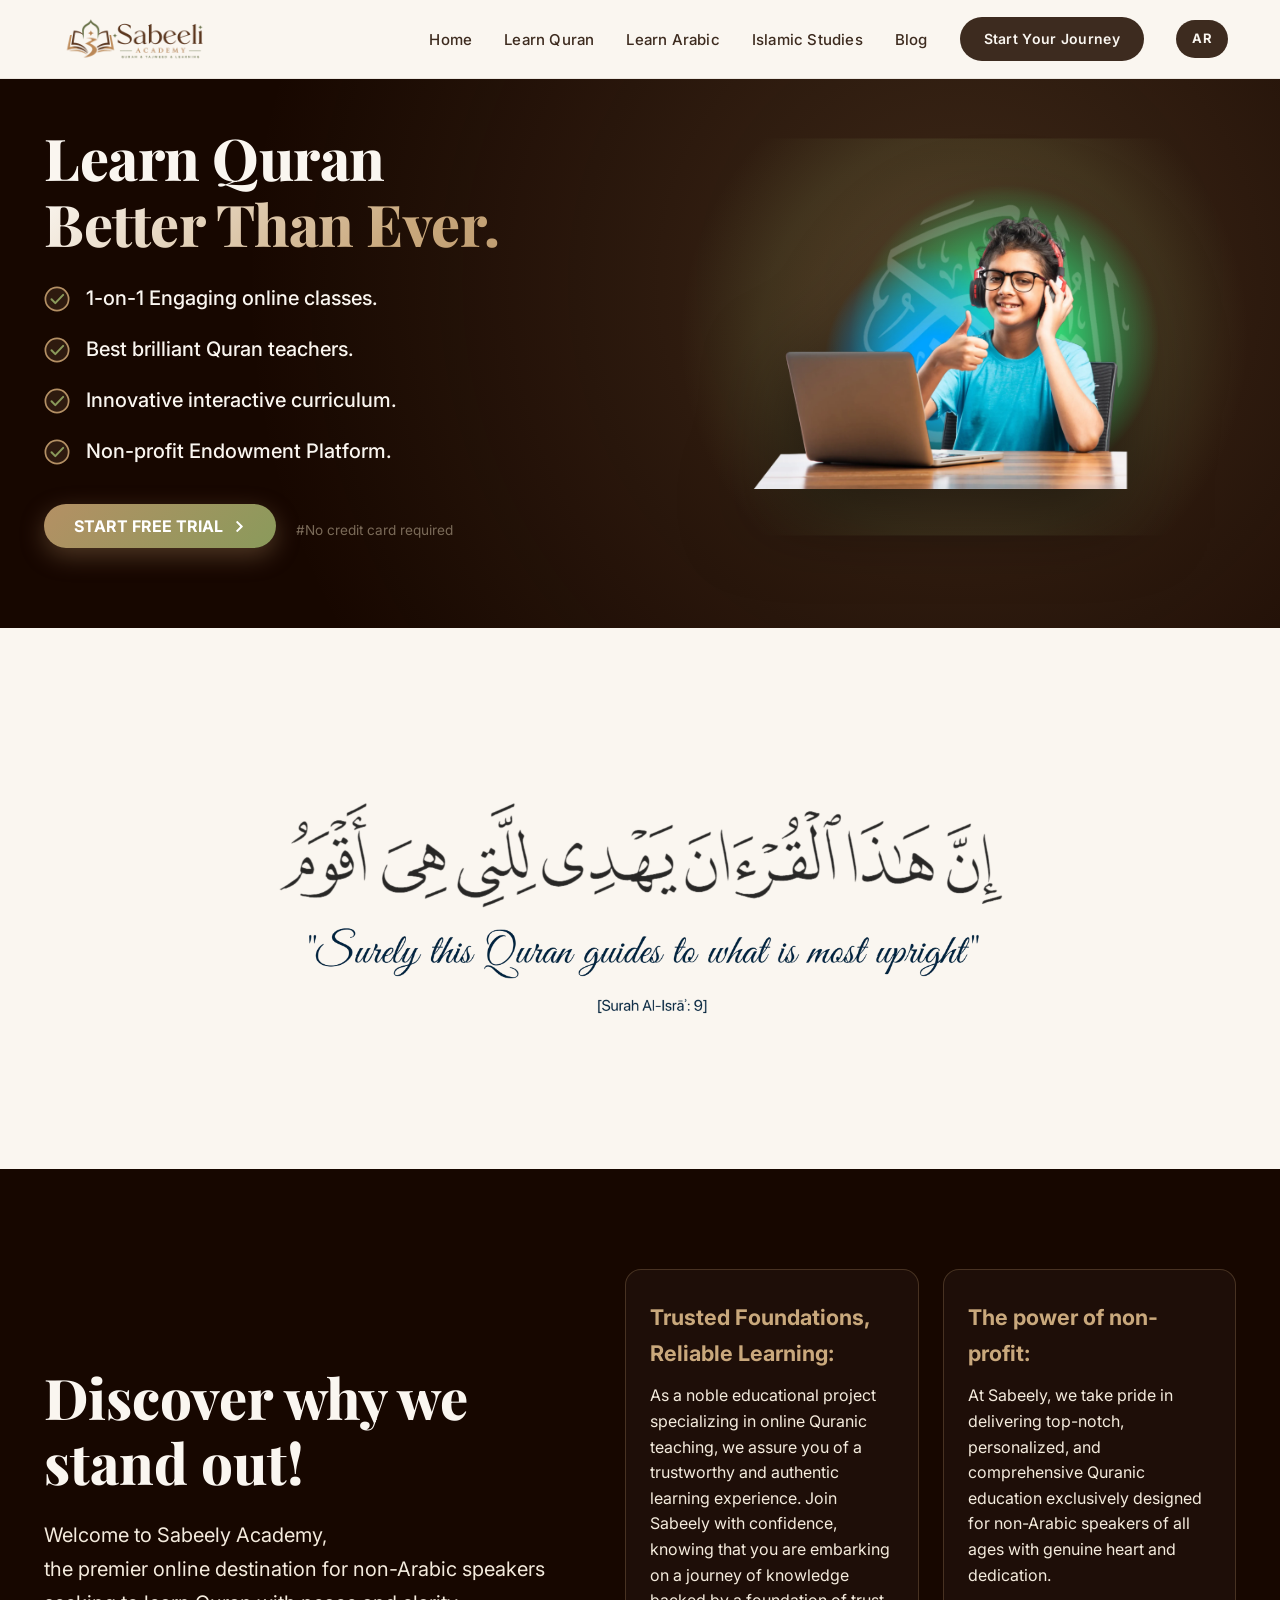
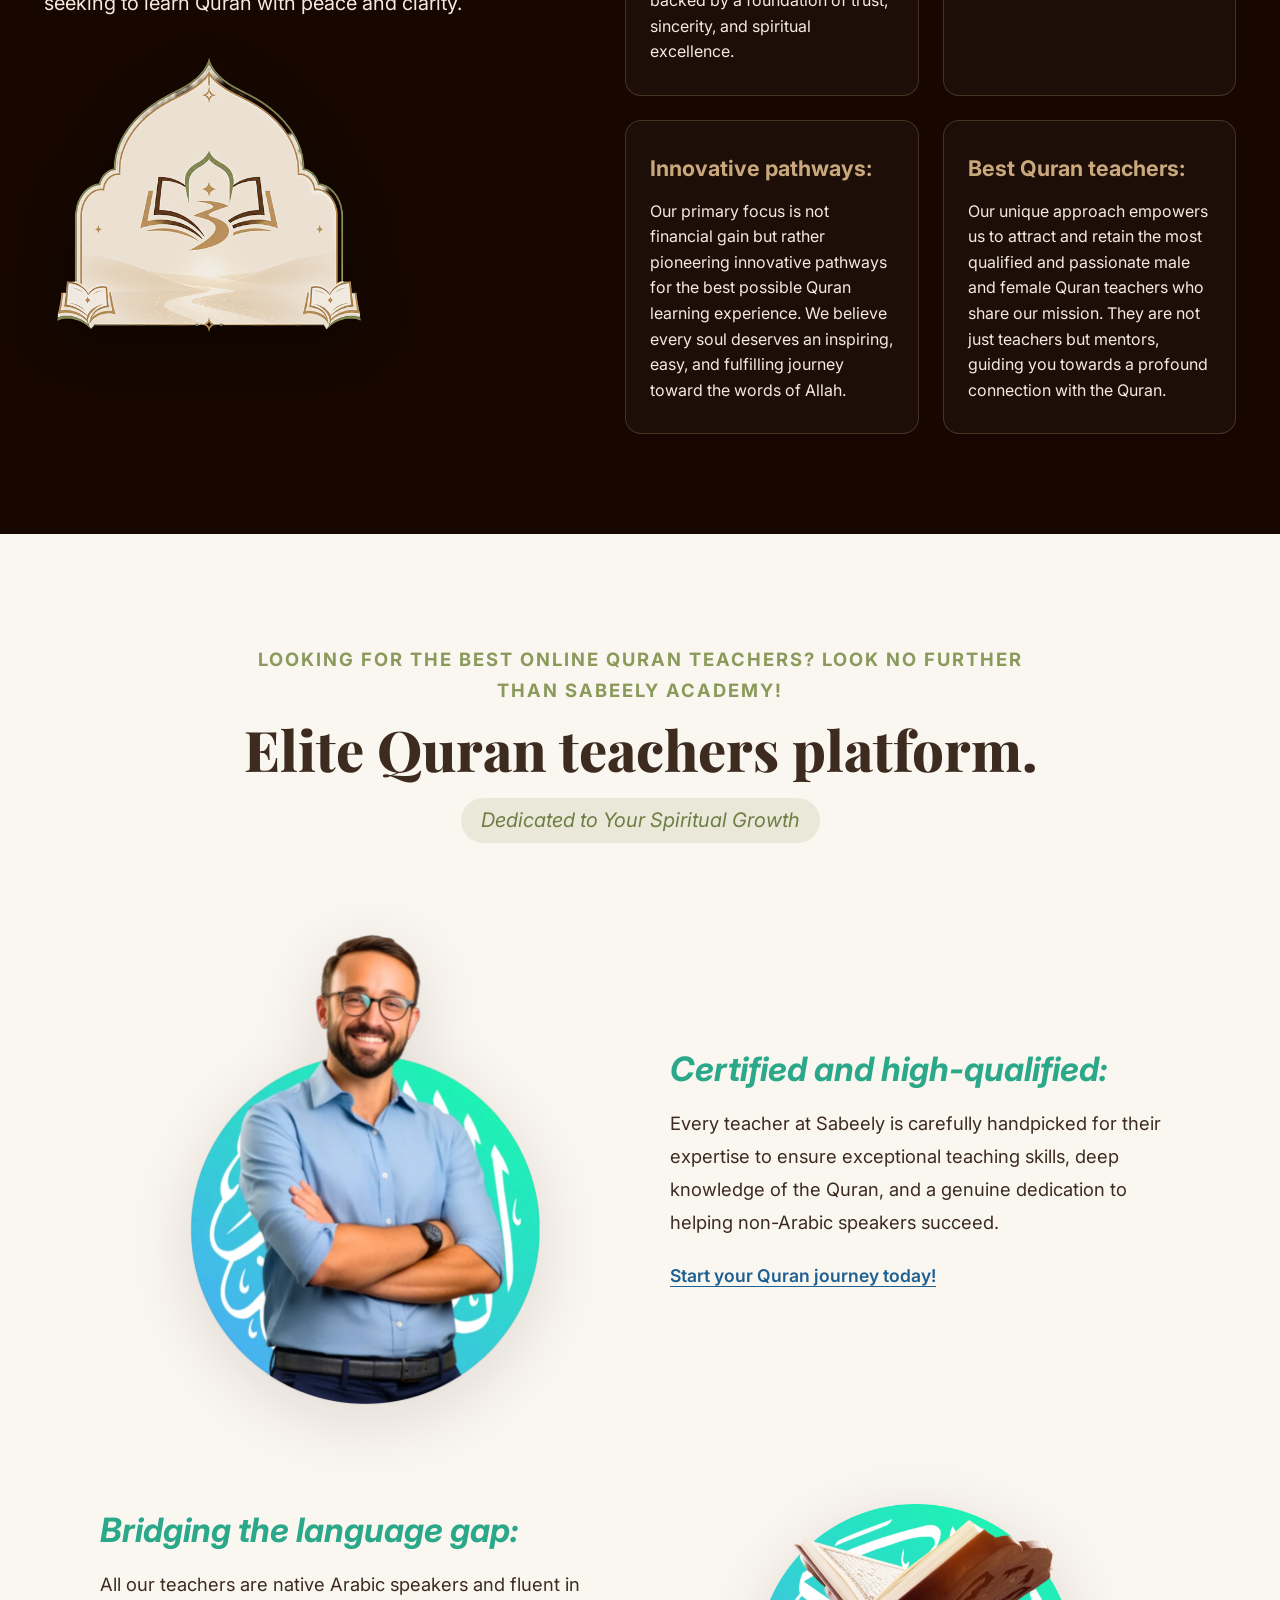
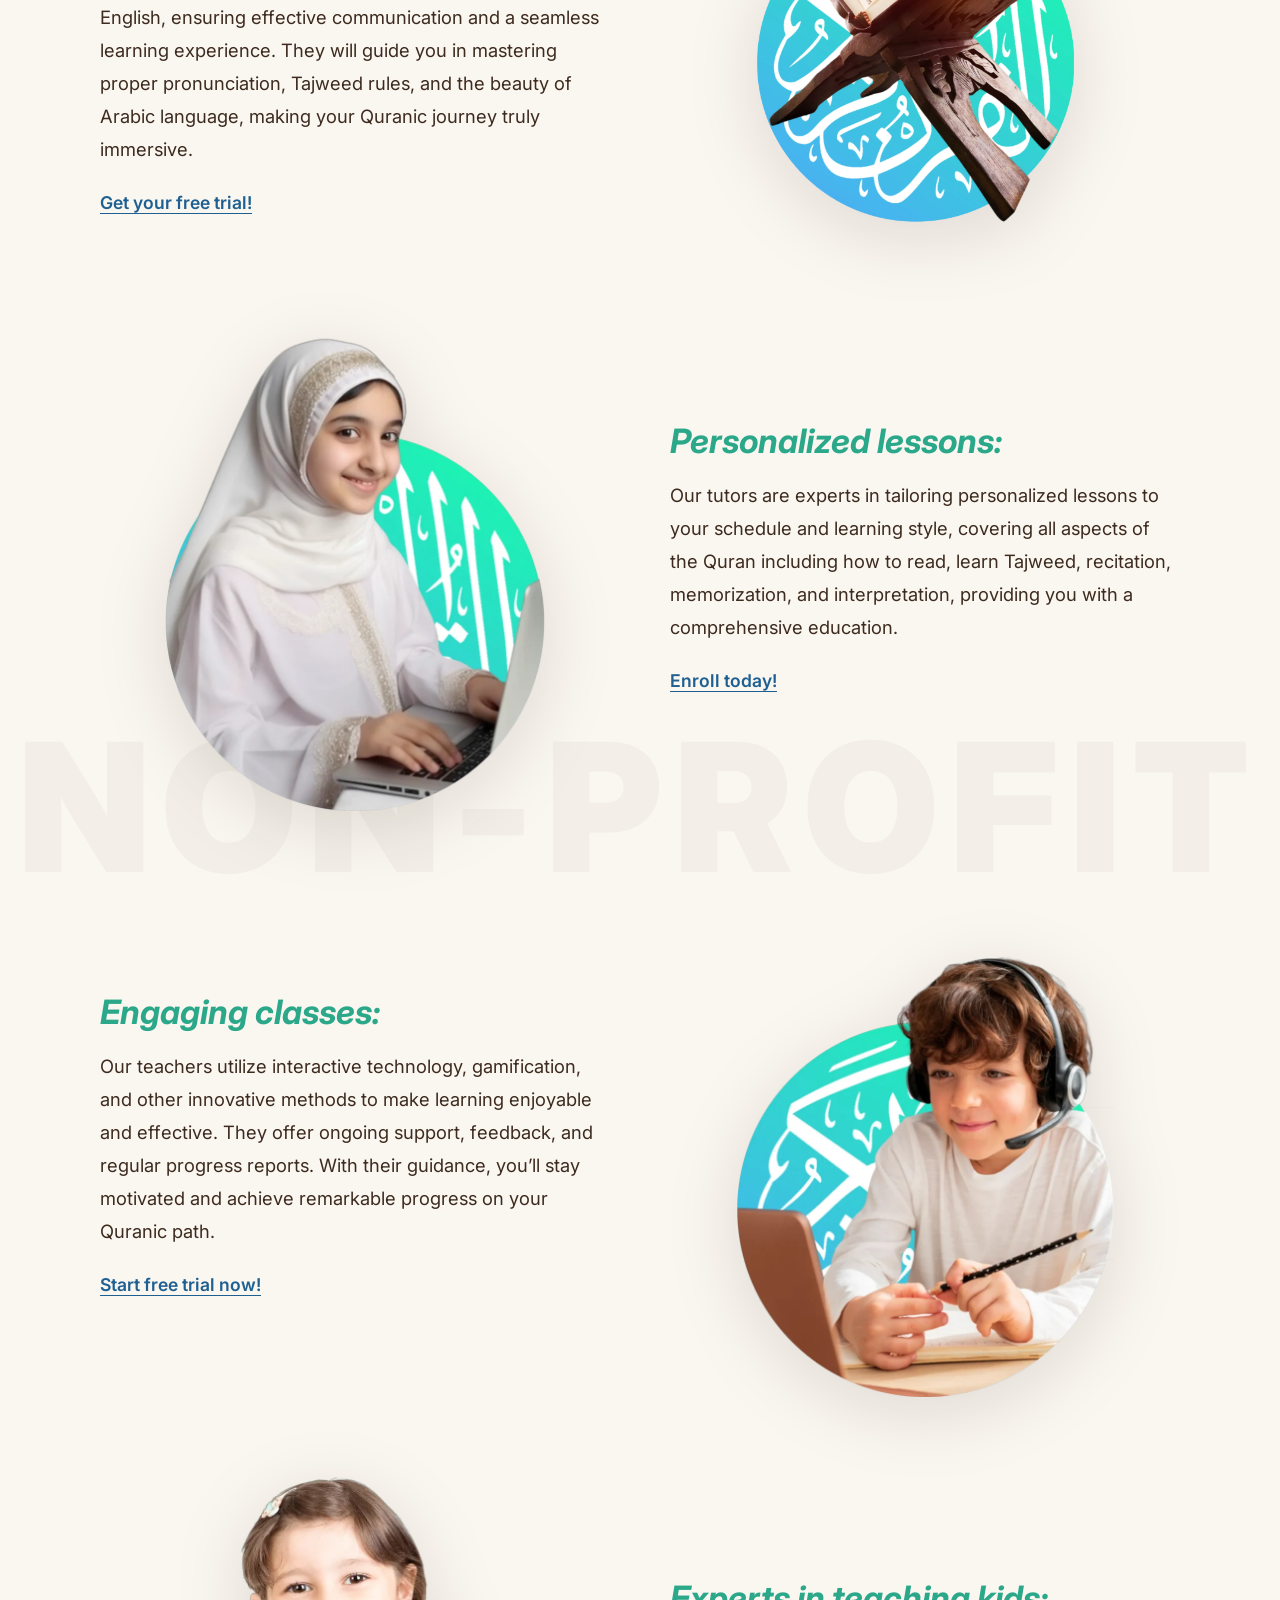
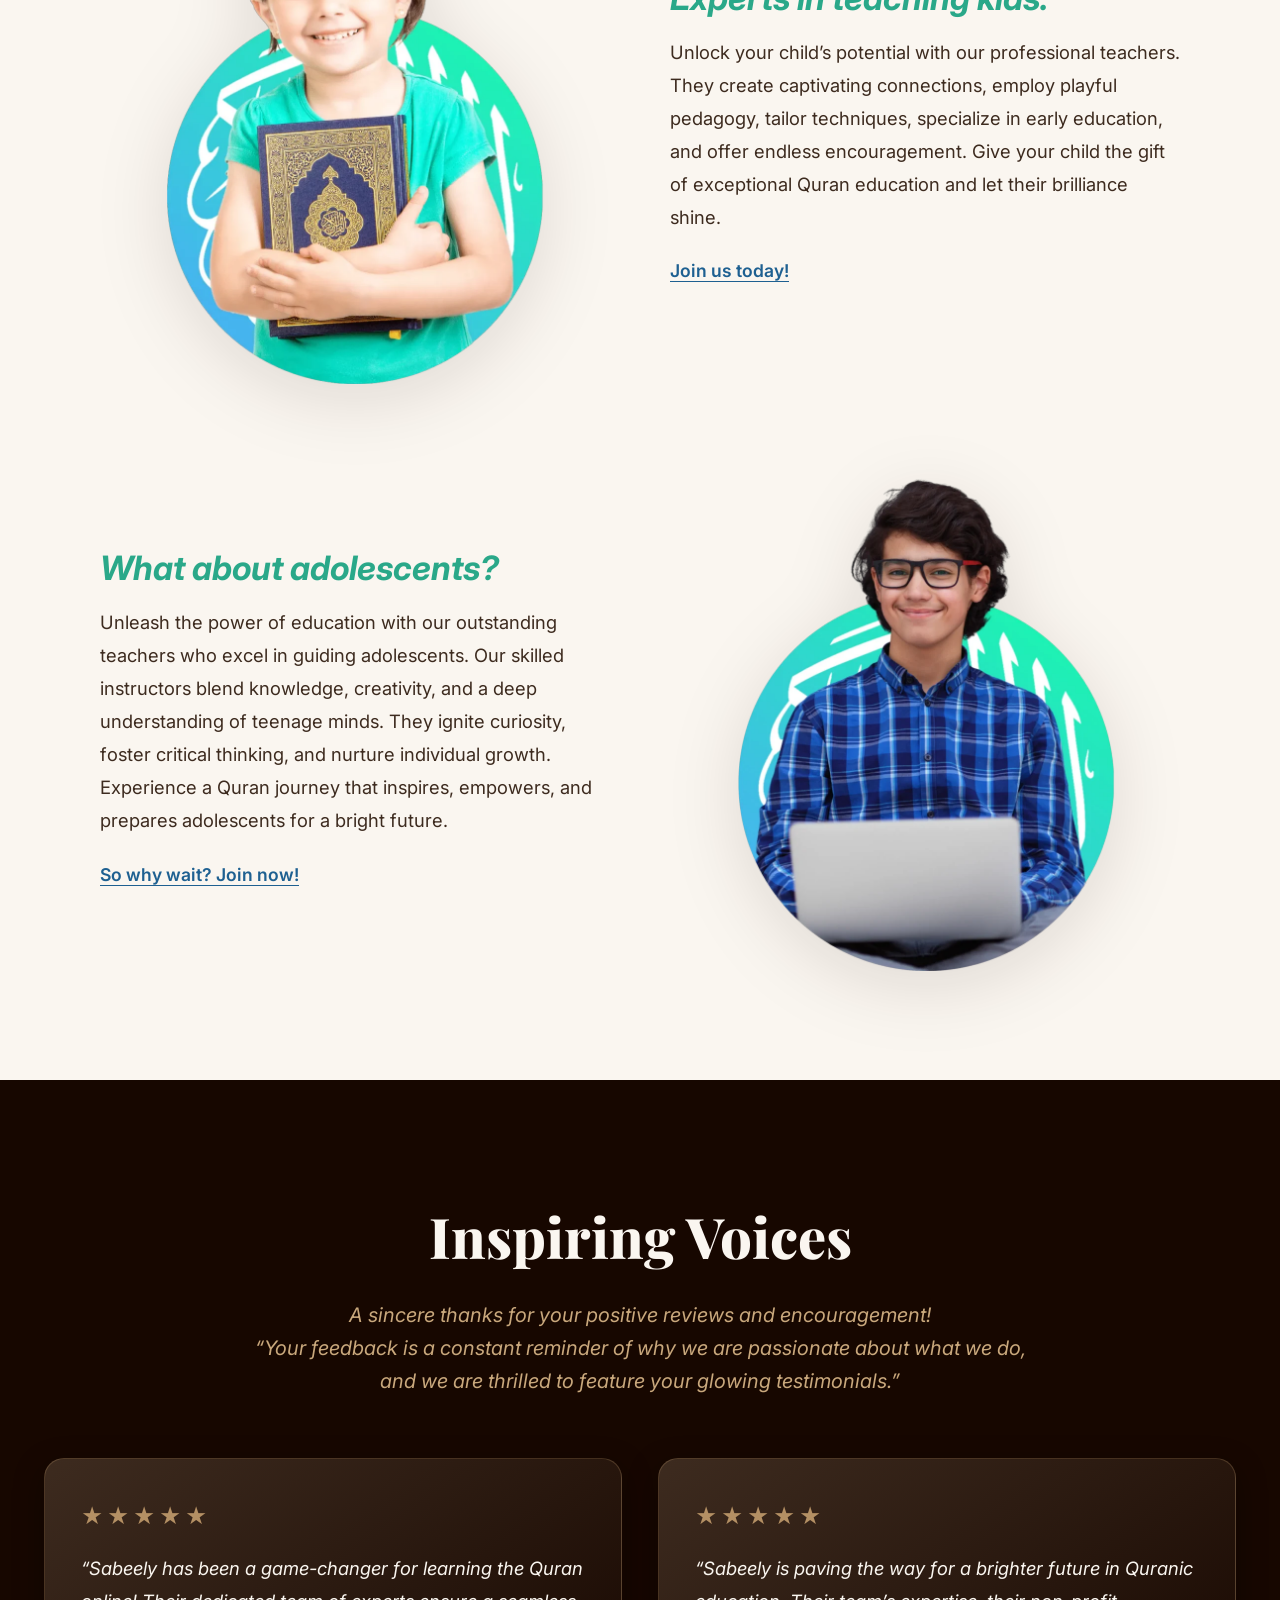
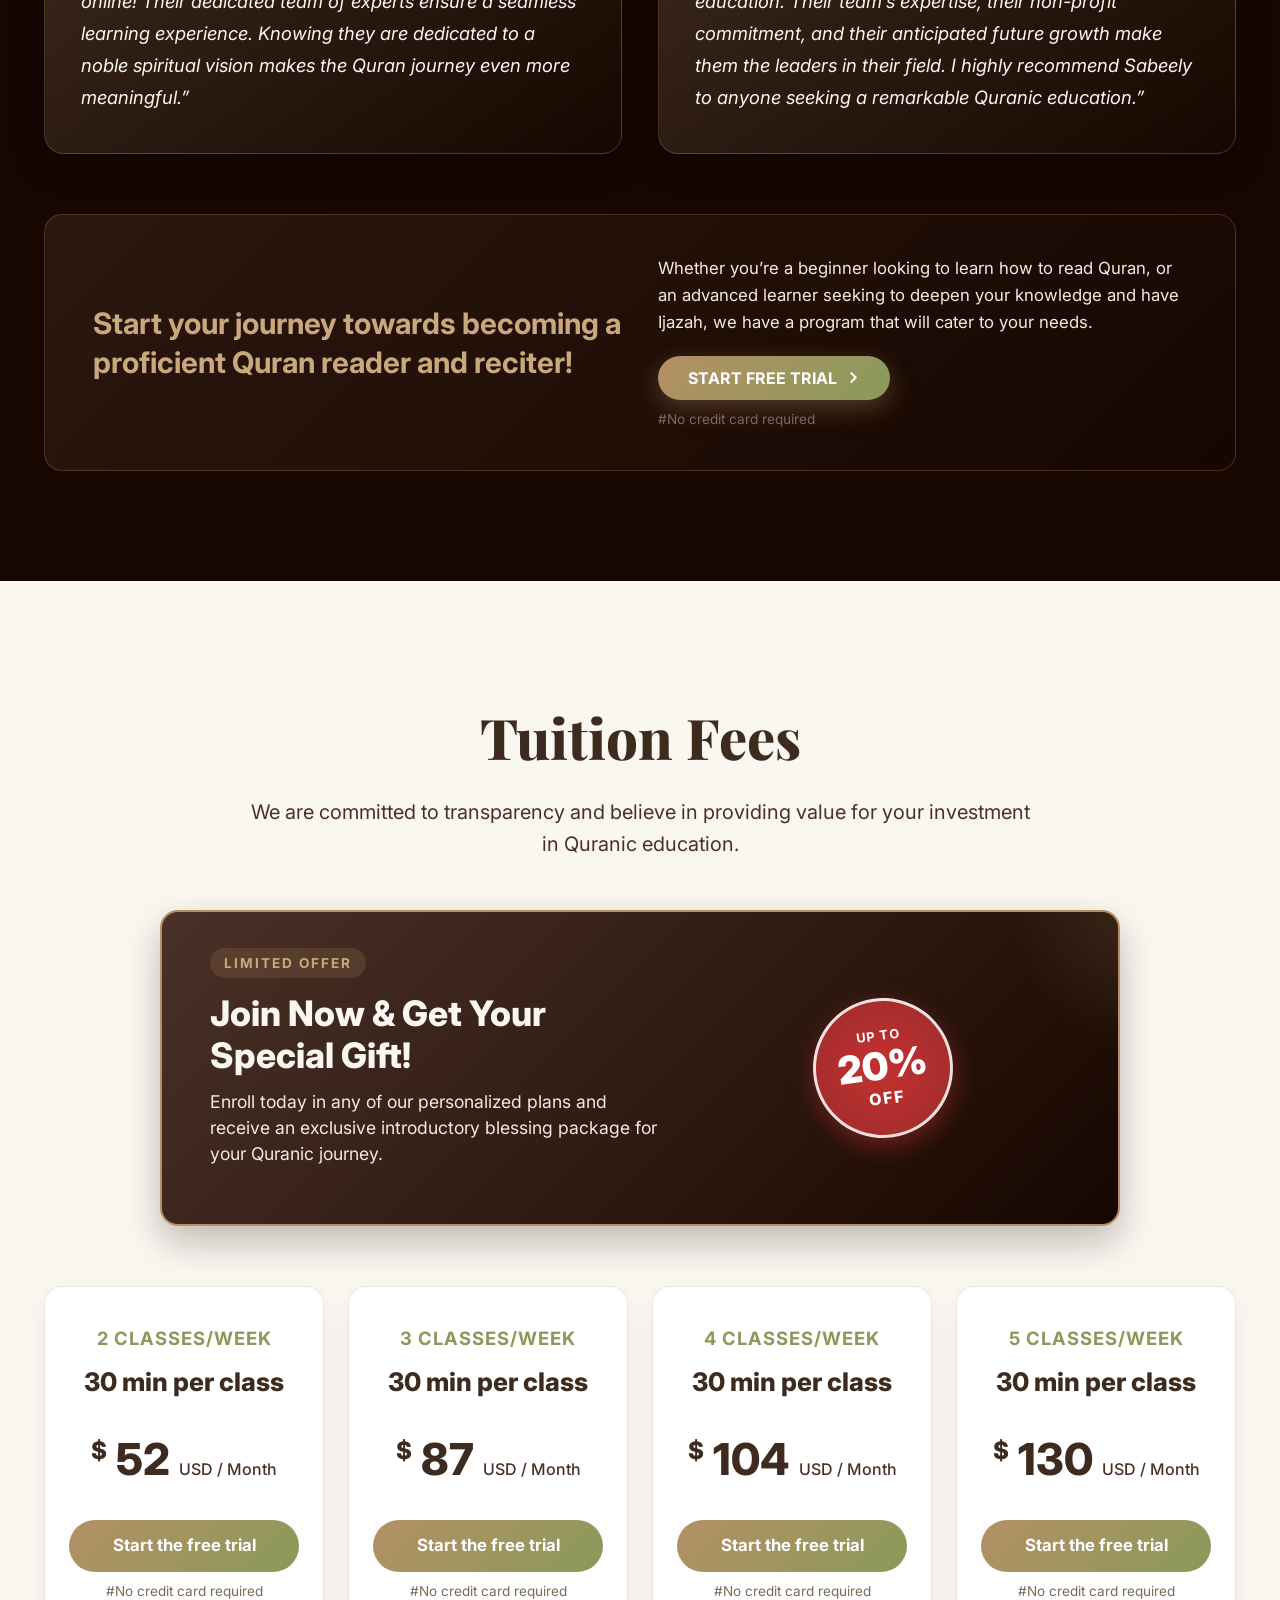
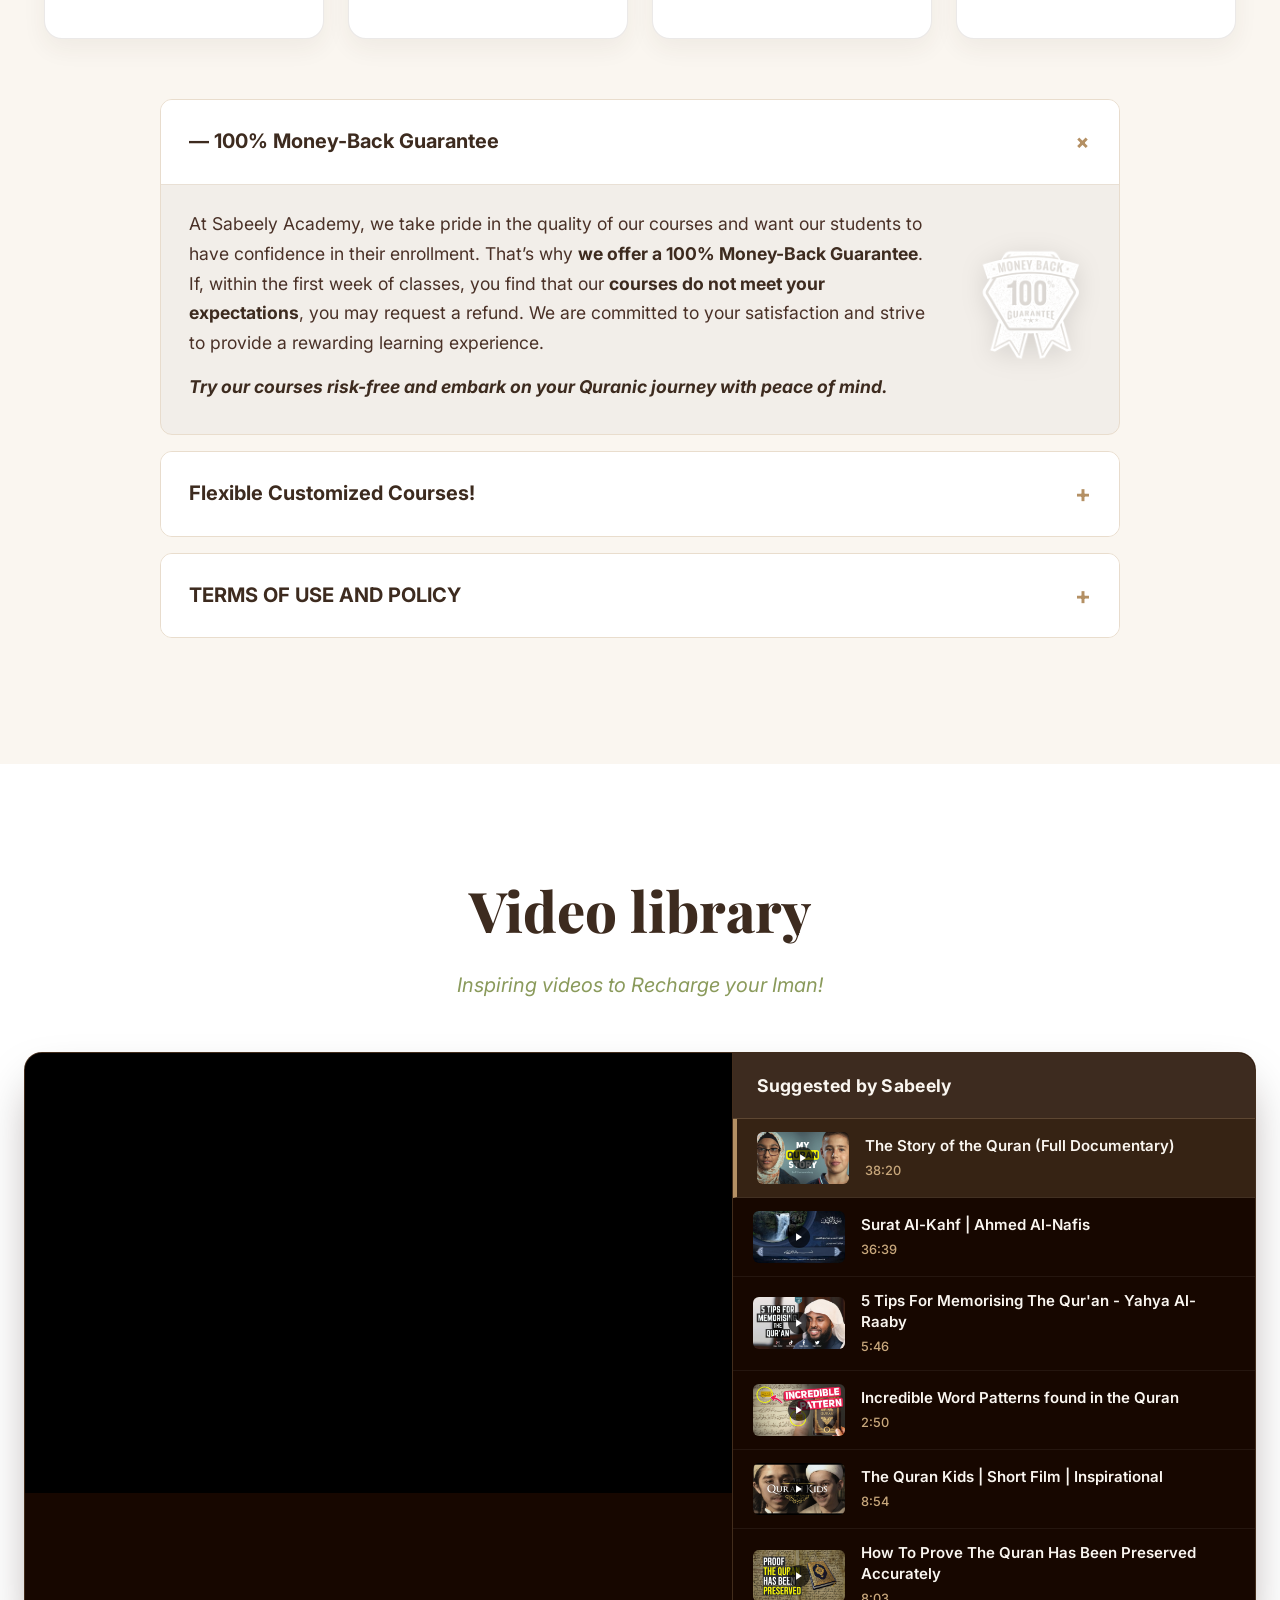
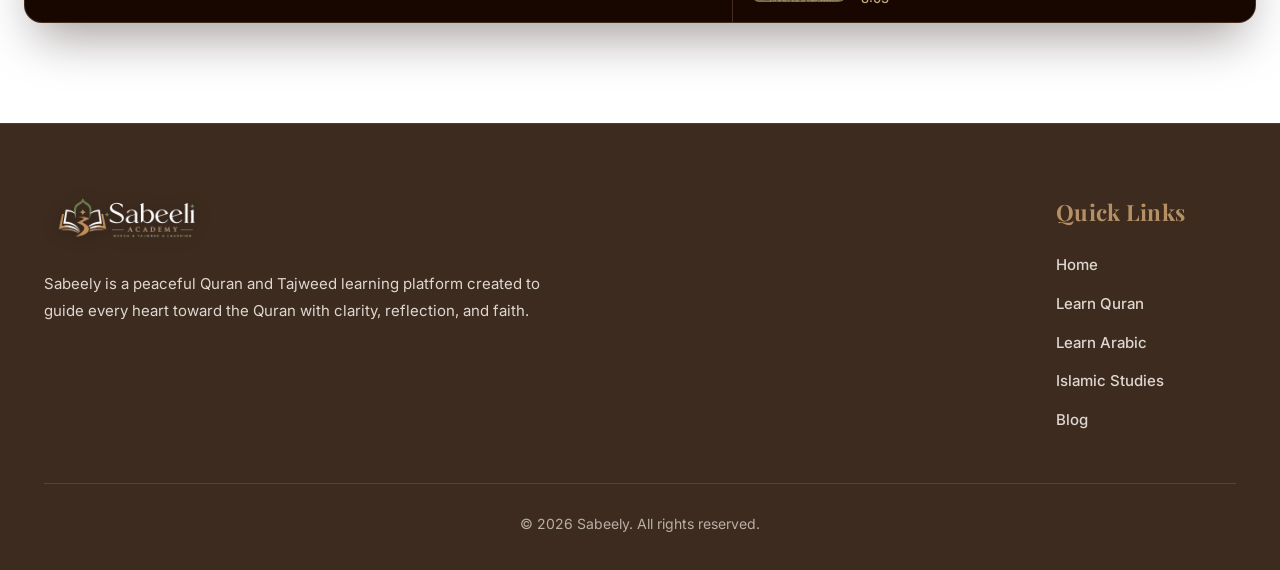
==== index.html @ 4a268093 "Update Hero section height & width to match reference, alternating teachers showcase with fadeInLeft" ====
<!DOCTYPE html>
<html lang="en">
<head>
  <meta charset="UTF-8">
  <meta name="viewport" content="width=device-width, initial-scale=1.0">
  <title>Sabeely Academy – Elite Quran & Tajweed Learning Platform</title>
  <meta name="description" content="Sabeely Academy — Your path to the Quran begins here. 1-on-1 engaging online classes, qualified native tutors, and an interactive curriculum.">
  <link rel="preconnect" href="https://fonts.googleapis.com">
  <link rel="preconnect" href="https://fonts.gstatic.com" crossorigin>
  <link href="https://fonts.googleapis.com/css2?family=Inter:wght@400;500;600;700;800&family=Playfair+Display:ital,wght@0,600;0,700;1,600;1,700&display=swap" rel="stylesheet">
  <link rel="stylesheet" href="quranguides.css">
  <link rel="icon" type="image/png" href="img/sabeely_logo.png">
</head>
<body>

  <!-- ==========================================================================
       HEADER & NAVIGATION
       ========================================================================== -->
  <header class="site-header" id="siteHeader">
    <div class="header-container">
      <a href="index.html" class="site-logo" aria-label="Sabeely Academy Home">
        <img src="img/sabeely_logo.png" alt="Sabeeli Academy" height="48">
      </a>

      <!-- Desktop Nav -->
      <nav aria-label="Primary Navigation">
        <ul class="nav-menu">
          <li><a href="index.html" class="nav-link">Home</a></li>
          <li><a href="learn-quran.html" class="nav-link">Learn Quran</a></li>
          <li><a href="learn-arabic.html" class="nav-link">Learn Arabic</a></li>
          <li><a href="learn-islamic-studies.html" class="nav-link">Islamic Studies</a></li>
          <li><a href="blog.html" class="nav-link">Blog</a></li>
          <li><a href="https://wa.me/201555063434" target="_blank" rel="noopener noreferrer" class="nav-btn-journey">Start Your Journey</a></li>
          <li><a href="#" class="nav-btn-lang" title="العربية">AR</a></li>
        </ul>
      </nav>

      <!-- Mobile Hamburger Button -->
      <button type="button" class="mobile-toggle" id="mobileToggle" aria-label="Toggle navigation menu" aria-expanded="false">
        <svg fill="none" viewBox="0 0 24 24">
          <path id="hamburgerPath" stroke-linecap="round" stroke-linejoin="round" stroke-width="2" d="M4 6h16M4 12h16M4 18h16" />
        </svg>
      </button>
    </div>

    <!-- Mobile Drawer -->
    <div class="mobile-nav" id="mobileNav">
      <a href="index.html" class="mobile-link">Home</a>
      <a href="learn-quran.html" class="mobile-link">Learn Quran</a>
      <a href="learn-arabic.html" class="mobile-link">Learn Arabic</a>
      <a href="learn-islamic-studies.html" class="mobile-link">Islamic Studies</a>
      <a href="blog.html" class="mobile-link">Blog</a>
      <a href="https://wa.me/201555063434" target="_blank" rel="noopener noreferrer" class="mobile-btn-journey">Start Your Journey</a>
    </div>
  </header>

  <main id="mainContent">

    <!-- ==========================================================================
         HERO SECTION
         ========================================================================== -->
    <section class="hero-section" id="home">
      <div class="container">
        <div class="hero-grid">
          <div class="hero-content">
            <h1 class="hero-title">
              <span>Learn Quran</span>
              <span class="gradient-title">Better Than Ever.</span>
            </h1>

            <ul class="hero-checklist">
              <li>
                <svg class="custom-check-svg" viewBox="0 0 38 38" fill="none">
                  <circle cx="19" cy="19" r="17" stroke="#B49064" stroke-width="2.5" fill="rgba(180, 144, 100, 0.15)"/>
                  <path d="M11 19.5l5.5 5.5 11.5-12" stroke="#8A9A5B" stroke-width="3" stroke-linecap="round" stroke-linejoin="round"/>
                </svg>
                <span>1-on-1 Engaging online classes.</span>
              </li>
              <li>
                <svg class="custom-check-svg" viewBox="0 0 38 38" fill="none">
                  <circle cx="19" cy="19" r="17" stroke="#B49064" stroke-width="2.5" fill="rgba(180, 144, 100, 0.15)"/>
                  <path d="M11 19.5l5.5 5.5 11.5-12" stroke="#8A9A5B" stroke-width="3" stroke-linecap="round" stroke-linejoin="round"/>
                </svg>
                <span>Best brilliant Quran teachers.</span>
              </li>
              <li>
                <svg class="custom-check-svg" viewBox="0 0 38 38" fill="none">
                  <circle cx="19" cy="19" r="17" stroke="#B49064" stroke-width="2.5" fill="rgba(180, 144, 100, 0.15)"/>
                  <path d="M11 19.5l5.5 5.5 11.5-12" stroke="#8A9A5B" stroke-width="3" stroke-linecap="round" stroke-linejoin="round"/>
                </svg>
                <span>Innovative interactive curriculum.</span>
              </li>
              <li>
                <svg class="custom-check-svg" viewBox="0 0 38 38" fill="none">
                  <circle cx="19" cy="19" r="17" stroke="#B49064" stroke-width="2.5" fill="rgba(180, 144, 100, 0.15)"/>
                  <path d="M11 19.5l5.5 5.5 11.5-12" stroke="#8A9A5B" stroke-width="3" stroke-linecap="round" stroke-linejoin="round"/>
                </svg>
                <span>Non-profit Endowment Platform.</span>
              </li>
            </ul>

            <div class="hero-cta">
              <a href="https://wa.me/201555063434" target="_blank" rel="noopener noreferrer" class="btn-primary">
                <span>START FREE TRIAL</span>
                <svg viewBox="0 0 320 512" aria-hidden="true">
                  <path d="M285.476 272.971L91.132 467.314c-9.373 9.373-24.569 9.373-33.941 0l-22.667-22.667c-9.357-9.357-9.375-24.522-.04-33.901L188.505 256 34.484 101.255c-9.335-9.379-9.317-24.544.04-33.901l22.667-22.667c9.373-9.373 24.569-9.373 33.941 0L285.475 239.03c9.373 9.372 9.373 24.568.001 33.941z"/>
                </svg>
              </a>
              <span class="no-cc-badge">#No credit card required</span>
            </div>
          </div>

          <div class="hero-image-wrap">
            <img src="img/quranguides/Hero-1-scaled.webp" alt="Learn Quran online with top teachers" class="hero-image-desktop" loading="eager">
            <img src="img/quranguides/Mobile-Hero.webp" alt="Learn Quran online with top teachers" class="hero-image-mobile" loading="eager">
          </div>
        </div>
      </div>
    </section>

    <!-- ==========================================================================
         AYAH BANNER SECTION
         ========================================================================== -->
    <section class="ayah-banner-section" aria-label="Quranic Inspiration">
      <img src="img/quranguides/ayah_banner.webp" alt="Inna hadha al-qurana yahdi lillati hiya aqwam - Surely this Quran guides to what is most upright [Surah Al-Isra: 9]">
    </section>

    <!-- ==========================================================================
         WHY US SECTION ("Discover why we stand out!")
         ========================================================================== -->
    <section class="why-us-section" id="Whyus">
      <div class="container">
        <div class="why-us-grid">
          <div class="why-us-left">
            <h2 class="why-us-title">Discover why we<br>stand out!</h2>
            <p class="why-us-intro">
              Welcome to Sabeely Academy,<br>
              the premier online destination for non-Arabic speakers<br>
              seeking to learn Quran with peace and clarity.
            </p>
            <div class="why-us-emblem-wrap">
              <img src="img/pic.png" alt="Sabeely Path Emblem" class="why-us-emblem-img">
            </div>
          </div>

          <div class="why-us-features">
            <div class="feature-box">
              <h3>Trusted Foundations, Reliable Learning:</h3>
              <p>As a noble educational project specializing in online Quranic teaching, we assure you of a trustworthy and authentic learning experience. Join Sabeely with confidence, knowing that you are embarking on a journey of knowledge backed by a foundation of trust, sincerity, and spiritual excellence.</p>
            </div>

            <div class="feature-box">
              <h3>The power of non-profit:</h3>
              <p>At Sabeely, we take pride in delivering top-notch, personalized, and comprehensive Quranic education exclusively designed for non-Arabic speakers of all ages with genuine heart and dedication.</p>
            </div>

            <div class="feature-box">
              <h3>Innovative pathways:</h3>
              <p>Our primary focus is not financial gain but rather pioneering innovative pathways for the best possible Quran learning experience. We believe every soul deserves an inspiring, easy, and fulfilling journey toward the words of Allah.</p>
            </div>

            <div class="feature-box">
              <h3>Best Quran teachers:</h3>
              <p>Our unique approach empowers us to attract and retain the most qualified and passionate male and female Quran teachers who share our mission. They are not just teachers but mentors, guiding you towards a profound connection with the Quran.</p>
            </div>
          </div>
        </div>
      </div>
    </section>

    <!-- ==========================================================================
         ELITE TEACHERS PLATFORM (Warm Cream Background)
         ========================================================================== -->
    <section class="teachers-platform-section">
      <div class="teachers-watermark-bg" aria-hidden="true">Non-Profit</div>

      <div class="container">
        <div class="teachers-header">
          <p class="teachers-pretitle">Looking for the best online Quran teachers? Look no further than Sabeely Academy!</p>
          <h2 class="teachers-title">Elite Quran teachers platform.</h2>
          <span class="teachers-subtitle-badge">Dedicated to Your Spiritual Growth</span>
        </div>

        <div class="teachers-showcase-list">
          <!-- Row 1: Image Left, Text Right -->
          <div class="teachers-showcase-row">
            <div class="teachers-showcase-img showcase-left">
              <img src="img/quranguides/Teacher-761x1024.webp" alt="Certified and high-qualified teachers" loading="lazy">
            </div>
            <div class="teachers-showcase-content showcase-right">
              <h3 class="teachers-feature-title">Certified and high-qualified:</h3>
              <p class="teachers-feature-desc">Every teacher at Sabeely is carefully handpicked for their expertise to ensure exceptional teaching skills, deep knowledge of the Quran, and a genuine dedication to helping non-Arabic speakers succeed.</p>
              <a href="https://wa.me/201555063434" target="_blank" rel="noopener noreferrer" class="teachers-feature-link">
                Start your Quran journey today!
              </a>
            </div>
          </div>

          <!-- Row 2: Text Left, Image Right -->
          <div class="teachers-showcase-row reverse-on-mobile">
            <div class="teachers-showcase-content showcase-left">
              <h3 class="teachers-feature-title">Bridging the language gap:</h3>
              <p class="teachers-feature-desc">All our teachers are native Arabic speakers and fluent in English, ensuring effective communication and a seamless learning experience. They will guide you in mastering proper pronunciation, Tajweed rules, and the beauty of Arabic language, making your Quranic journey truly immersive.</p>
              <a href="https://wa.me/201555063434" target="_blank" rel="noopener noreferrer" class="teachers-feature-link">
                Get your free trial!
              </a>
            </div>
            <div class="teachers-showcase-img showcase-right">
              <img src="img/quranguides/Mushaf-scaled.webp" alt="Bridging the language gap" loading="lazy">
            </div>
          </div>

          <!-- Row 3: Image Left, Text Right -->
          <div class="teachers-showcase-row">
            <div class="teachers-showcase-img showcase-left">
              <img src="img/quranguides/Girl-764x1024.webp" alt="Personalized lessons" loading="lazy">
            </div>
            <div class="teachers-showcase-content showcase-right">
              <h3 class="teachers-feature-title">Personalized lessons:</h3>
              <p class="teachers-feature-desc">Our tutors are experts in tailoring personalized lessons to your schedule and learning style, covering all aspects of the Quran including how to read, learn Tajweed, recitation, memorization, and interpretation, providing you with a comprehensive education.</p>
              <a href="https://wa.me/201555063434" target="_blank" rel="noopener noreferrer" class="teachers-feature-link">
                Enroll today!
              </a>
            </div>
          </div>

          <!-- Row 4: Text Left, Image Right -->
          <div class="teachers-showcase-row reverse-on-mobile">
            <div class="teachers-showcase-content showcase-left">
              <h3 class="teachers-feature-title">Engaging classes:</h3>
              <p class="teachers-feature-desc">Our teachers utilize interactive technology, gamification, and other innovative methods to make learning enjoyable and effective. They offer ongoing support, feedback, and regular progress reports. With their guidance, you’ll stay motivated and achieve remarkable progress on your Quranic path.</p>
              <a href="https://wa.me/201555063434" target="_blank" rel="noopener noreferrer" class="teachers-feature-link">
                Start free trial now!
              </a>
            </div>
            <div class="teachers-showcase-img showcase-right">
              <img src="img/quranguides/Boy-770x1024.webp" alt="Engaging classes" loading="lazy">
            </div>
          </div>

          <!-- Row 5: Image Left, Text Right -->
          <div class="teachers-showcase-row">
            <div class="teachers-showcase-img showcase-left">
              <img src="img/quranguides/Kid-768x1024.webp" alt="Experts in teaching kids" loading="lazy">
            </div>
            <div class="teachers-showcase-content showcase-right">
              <h3 class="teachers-feature-title">Experts in teaching kids:</h3>
              <p class="teachers-feature-desc">Unlock your child’s potential with our professional teachers. They create captivating connections, employ playful pedagogy, tailor techniques, specialize in early education, and offer endless encouragement. Give your child the gift of exceptional Quran education and let their brilliance shine.</p>
              <a href="https://wa.me/201555063434" target="_blank" rel="noopener noreferrer" class="teachers-feature-link">
                Join us today!
              </a>
            </div>
          </div>

          <!-- Row 6: Text Left, Image Right -->
          <div class="teachers-showcase-row reverse-on-mobile">
            <div class="teachers-showcase-content showcase-left">
              <h3 class="teachers-feature-title">What about adolescents?</h3>
              <p class="teachers-feature-desc">Unleash the power of education with our outstanding teachers who excel in guiding adolescents. Our skilled instructors blend knowledge, creativity, and a deep understanding of teenage minds. They ignite curiosity, foster critical thinking, and nurture individual growth. Experience a Quran journey that inspires, empowers, and prepares adolescents for a bright future.</p>
              <a href="https://wa.me/201555063434" target="_blank" rel="noopener noreferrer" class="teachers-feature-link">
                So why wait? Join now!
              </a>
            </div>
            <div class="teachers-showcase-img showcase-right">
              <img src="img/quranguides/Teenager-768x1024.webp" alt="Adolescent education" loading="lazy">
            </div>
          </div>
        </div>
      </div>
    </section>

    <!-- ==========================================================================
         INSPIRING VOICES (TESTIMONIALS)
         ========================================================================== -->
    <section class="testimonials-section">
      <div class="container">
        <div class="testimonials-header">
          <h2 class="testimonials-title">Inspiring Voices</h2>
          <p class="testimonials-subtitle">
            A sincere thanks for your positive reviews and encouragement!<br>
            “Your feedback is a constant reminder of why we are passionate about what we do, and we are thrilled to feature your glowing testimonials.”
          </p>
        </div>

        <div class="testimonials-grid">
          <!-- Testimonial 1 -->
          <div class="speech-card">
            <div class="speech-bubble">
              <div class="testimonial-stars">★★★★★</div>
              <p>“Sabeely has been a game-changer for learning the Quran online! Their dedicated team of experts ensure a seamless learning experience. Knowing they are dedicated to a noble spiritual vision makes the Quran journey even more meaningful.”</p>
            </div>
          </div>

          <!-- Testimonial 2 -->
          <div class="speech-card">
            <div class="speech-bubble">
              <div class="testimonial-stars">★★★★★</div>
              <p>“Sabeely is paving the way for a brighter future in Quranic education. Their team’s expertise, their non-profit commitment, and their anticipated future growth make them the leaders in their field. I highly recommend Sabeely to anyone seeking a remarkable Quranic education.”</p>
            </div>
          </div>
        </div>

        <!-- Secondary CTA Banner Box -->
        <div class="journey-cta-box">
          <div>
            <h3>Start your journey towards becoming a proficient Quran reader and reciter!</h3>
          </div>
          <div>
            <p>Whether you’re a beginner looking to learn how to read Quran, or an advanced learner seeking to deepen your knowledge and have Ijazah, we have a program that will cater to your needs.</p>
            <a href="https://wa.me/201555063434" target="_blank" rel="noopener noreferrer" class="btn-primary">
              <span>START FREE TRIAL</span>
              <svg viewBox="0 0 320 512" aria-hidden="true">
                <path d="M285.476 272.971L91.132 467.314c-9.373 9.373-24.569 9.373-33.941 0l-22.667-22.667c-9.357-9.357-9.375-24.522-.04-33.901L188.505 256 34.484 101.255c-9.335-9.379-9.317-24.544.04-33.901l22.667-22.667c9.373-9.373 24.569-9.373 33.941 0L285.475 239.03c9.373 9.372 9.373 24.568.001 33.941z"/>
              </svg>
            </a>
            <br>
            <span class="no-cc-badge">#No credit card required</span>
          </div>
        </div>
      </div>
    </section>

    <!-- ==========================================================================
         TUITION FEES SECTION
         ========================================================================== -->
    <section class="tuition-section" id="Tuitions">
      <div class="container">
        <div class="tuition-header">
          <h2 class="tuition-title">Tuition Fees</h2>
          <p class="tuition-subtitle">We are committed to transparency and believe in providing value for your investment in Quranic education.</p>
        </div>

        <!-- Special Gift Card (Sabeely Colors) -->
        <div class="tuition-gift-card">
          <div class="gift-card-left">
            <span class="gift-tag">Limited Offer</span>
            <h3>Join Now &amp; Get Your Special Gift!</h3>
            <p>Enroll today in any of our personalized plans and receive an exclusive introductory blessing package for your Quranic journey.</p>
          </div>
          <div class="gift-card-right">
            <div class="discount-circle">
              <span class="up-to">UP TO</span>
              <span class="percent">20%</span>
              <span class="off">OFF</span>
            </div>
          </div>
        </div>

        <!-- Pricing Cards -->
        <div class="pricing-grid">
          <!-- Plan 1 -->
          <div class="price-card">
            <h3 class="price-card-plan">2 classes/week</h3>
            <p class="price-card-duration">30 min per class</p>
            <div class="price-card-amount">
              <span class="price-currency">$</span>
              <span class="price-val">52</span>
              <span class="price-period">USD / Month</span>
            </div>
            <a href="https://wa.me/201555063434" target="_blank" rel="noopener noreferrer" class="price-btn">Start the free trial</a>
            <span class="no-cc-badge">#No credit card required</span>
          </div>

          <!-- Plan 2 -->
          <div class="price-card">
            <h3 class="price-card-plan">3 classes/week</h3>
            <p class="price-card-duration">30 min per class</p>
            <div class="price-card-amount">
              <span class="price-currency">$</span>
              <span class="price-val">87</span>
              <span class="price-period">USD / Month</span>
            </div>
            <a href="https://wa.me/201555063434" target="_blank" rel="noopener noreferrer" class="price-btn">Start the free trial</a>
            <span class="no-cc-badge">#No credit card required</span>
          </div>

          <!-- Plan 3 -->
          <div class="price-card">
            <h3 class="price-card-plan">4 classes/week</h3>
            <p class="price-card-duration">30 min per class</p>
            <div class="price-card-amount">
              <span class="price-currency">$</span>
              <span class="price-val">104</span>
              <span class="price-period">USD / Month</span>
            </div>
            <a href="https://wa.me/201555063434" target="_blank" rel="noopener noreferrer" class="price-btn">Start the free trial</a>
            <span class="no-cc-badge">#No credit card required</span>
          </div>

          <!-- Plan 4 -->
          <div class="price-card">
            <h3 class="price-card-plan">5 classes/week</h3>
            <p class="price-card-duration">30 min per class</p>
            <div class="price-card-amount">
              <span class="price-currency">$</span>
              <span class="price-val">130</span>
              <span class="price-period">USD / Month</span>
            </div>
            <a href="https://wa.me/201555063434" target="_blank" rel="noopener noreferrer" class="price-btn">Start the free trial</a>
            <span class="no-cc-badge">#No credit card required</span>
          </div>
        </div>

        <!-- Accordions -->
        <div class="accordion-wrapper">
          <!-- Accordion 1: Money Back Guarantee -->
          <div class="accordion-item active">
            <div class="accordion-header" tabindex="0" role="button" aria-expanded="true">
              <span>— 100% Money-Back Guarantee</span>
              <span class="accordion-icon">+</span>
            </div>
            <div class="accordion-body">
              <div class="money-back-content">
                <div>
                  <p>At Sabeely Academy, we take pride in the quality of our courses and want our students to have confidence in their enrollment. That’s why <strong>we offer a 100% Money-Back Guarantee</strong>. If, within the first week of classes, you find that our <strong>courses do not meet your expectations</strong>, you may request a refund. We are committed to your satisfaction and strive to provide a rewarding learning experience.</p>
                  <p style="margin-top: 14px; font-style: italic;"><strong>Try our courses risk-free and embark on your Quranic journey with peace of mind.</strong></p>
                </div>
                <img src="img/quranguides/Monyback.webp" alt="100% Money Back Guarantee" class="money-back-badge" loading="lazy">
              </div>
            </div>
          </div>

          <!-- Accordion 2: Flexible Customized Courses -->
          <div class="accordion-item">
            <div class="accordion-header" tabindex="0" role="button" aria-expanded="false">
              <span>Flexible Customized Courses!</span>
              <span class="accordion-icon">+</span>
            </div>
            <div class="accordion-body">
              <p><strong>📚 Flexible Custom Courses at Sabeely 📚</strong></p>
              <p style="margin-top: 8px;">Looking for a personalized learning experience that fits your schedule and specific goals? Look no further! At Sabeely, we offer flexible custom courses tailored to your needs.</p>
              <p style="margin-top: 12px;"><strong>🗓️ Schedule &amp; Timings:</strong><br>You can choose the most convenient schedule that suits your daily routine. Whether you prefer intensive sessions or a gradual pace, we’ve got you covered.</p>
              <p style="margin-top: 12px;"><strong>📜 Curricula &amp; Study Material:</strong><br>Our dedicated instructors are well-equipped to provide custom curricula, whether you aim to delve into Quranic studies, Arabic language, or Islamic studies aligned with your personal or school requirements.</p>
              <p style="margin-top: 12px;"><strong>💼 Professional Teachers:</strong><br>Our highly qualified teachers are experts in delivering personalized courses. You can trust in their professionalism and expertise to guide you effectively on your learning journey.</p>
              <p style="margin-top: 14px;">Join Sabeely Academy today and embark on a rewarding educational experience that aligns with your goals! 🌟</p>
            </div>
          </div>

          <!-- Accordion 3: Terms of Use and Policy -->
          <div class="accordion-item">
            <div class="accordion-header" tabindex="0" role="button" aria-expanded="false">
              <span>TERMS OF USE AND POLICY</span>
              <span class="accordion-icon">+</span>
            </div>
            <div class="accordion-body">
              <p>We would like to bring your attention to our Student Policy &amp; Information, designed to ensure a smooth and productive learning experience for all. Your success is our priority, and adhering to our guidelines helps us maintain a conducive and respectful learning environment.</p>
              <p style="margin-top: 12px;"><a href="#" style="color: var(--gold-light); text-decoration: underline;">View Full Policy Guidelines &rarr;</a></p>
            </div>
          </div>
        </div>
      </div>
    </section>

    <!-- ==========================================================================
         VIDEO LIBRARY SECTION
         ========================================================================== -->
    <section class="video-section">
      <div class="container">
        <div class="video-header">
          <h2 class="video-title">Video library</h2>
          <p class="video-subtitle">Inspiring videos to Recharge your Iman!</p>
        </div>

        <div class="playlist-container">
          <!-- Main Player -->
          <div class="video-player-pane">
            <iframe id="mainVideoPlayer" src="https://www.youtube.com/embed/j4RtrOWKH8Y?autoplay=0" title="YouTube video player" allow="accelerometer; autoplay; clipboard-write; encrypted-media; gyroscope; picture-in-picture" allowfullscreen></iframe>
          </div>

          <!-- Playlist Sidebar -->
          <div class="playlist-pane">
            <div class="playlist-pane-header">Suggested by Sabeely</div>
            <ul class="playlist-items-list" id="playlistItems">
              <!-- Item 1 -->
              <li class="playlist-item active" data-vid="j4RtrOWKH8Y">
                <div class="playlist-thumb">
                  <img src="img/quranguides/yt_j4RtrOWKH8Y.jpg" alt="The Story of the Quran" loading="lazy">
                  <div class="play-icon">
                    <svg viewBox="0 0 24 24"><polygon points="5 3 19 12 5 21 5 3"></polygon></svg>
                  </div>
                </div>
                <div class="playlist-info">
                  <h4 class="playlist-item-title">The Story of the Quran (Full Documentary)</h4>
                  <span class="playlist-item-dur">38:20</span>
                </div>
              </li>

              <!-- Item 2 -->
              <li class="playlist-item" data-vid="Fc4QWtoXxYM">
                <div class="playlist-thumb">
                  <img src="img/quranguides/yt_Fc4QWtoXxYM.jpg" alt="Surat Al-Kahf | Ahmed Al-Nafis" loading="lazy">
                  <div class="play-icon">
                    <svg viewBox="0 0 24 24"><polygon points="5 3 19 12 5 21 5 3"></polygon></svg>
                  </div>
                </div>
                <div class="playlist-info">
                  <h4 class="playlist-item-title">Surat Al-Kahf | Ahmed Al-Nafis</h4>
                  <span class="playlist-item-dur">36:39</span>
                </div>
              </li>

              <!-- Item 3 -->
              <li class="playlist-item" data-vid="s8P0tBAZ3yk">
                <div class="playlist-thumb">
                  <img src="img/quranguides/yt_s8P0tBAZ3yk.jpg" alt="5 Tips For Memorising The Qur'an" loading="lazy">
                  <div class="play-icon">
                    <svg viewBox="0 0 24 24"><polygon points="5 3 19 12 5 21 5 3"></polygon></svg>
                  </div>
                </div>
                <div class="playlist-info">
                  <h4 class="playlist-item-title">5 Tips For Memorising The Qur'an - Yahya Al-Raaby</h4>
                  <span class="playlist-item-dur">5:46</span>
                </div>
              </li>

              <!-- Item 4 -->
              <li class="playlist-item" data-vid="vady0SQGHCU">
                <div class="playlist-thumb">
                  <img src="img/quranguides/yt_vady0SQGHCU.jpg" alt="Incredible Word Patterns" loading="lazy">
                  <div class="play-icon">
                    <svg viewBox="0 0 24 24"><polygon points="5 3 19 12 5 21 5 3"></polygon></svg>
                  </div>
                </div>
                <div class="playlist-info">
                  <h4 class="playlist-item-title">Incredible Word Patterns found in the Quran</h4>
                  <span class="playlist-item-dur">2:50</span>
                </div>
              </li>

              <!-- Item 5 -->
              <li class="playlist-item" data-vid="ayainbNE4D0">
                <div class="playlist-thumb">
                  <img src="img/quranguides/yt_ayainbNE4D0.jpg" alt="The Quran Kids" loading="lazy">
                  <div class="play-icon">
                    <svg viewBox="0 0 24 24"><polygon points="5 3 19 12 5 21 5 3"></polygon></svg>
                  </div>
                </div>
                <div class="playlist-info">
                  <h4 class="playlist-item-title">The Quran Kids | Short Film | Inspirational</h4>
                  <span class="playlist-item-dur">8:54</span>
                </div>
              </li>

              <!-- Item 6 -->
              <li class="playlist-item" data-vid="n281Zyywyn4">
                <div class="playlist-thumb">
                  <img src="img/quranguides/yt_n281Zyywyn4.jpg" alt="How To Prove The Quran Has Been Preserved" loading="lazy">
                  <div class="play-icon">
                    <svg viewBox="0 0 24 24"><polygon points="5 3 19 12 5 21 5 3"></polygon></svg>
                  </div>
                </div>
                <div class="playlist-info">
                  <h4 class="playlist-item-title">How To Prove The Quran Has Been Preserved Accurately</h4>
                  <span class="playlist-item-dur">8:03</span>
                </div>
              </li>
            </ul>
          </div>
        </div>
      </div>
    </section>



  </main>

  <!-- ==========================================================================
       FOOTER & CONTACT SECTION
       ========================================================================== -->
  <footer class="site-footer" id="footer">
    <div class="container">
      <div class="footer-content">
        <div class="footer-about">
          <a href="index.html" class="footer-logo-link" aria-label="Sabeely Home">
            <img src="img/sabeely_logo_white.png" alt="Sabeeli Academy" class="footer-logo">
          </a>
          <p class="footer-about-text">
            Sabeely is a peaceful Quran and Tajweed learning platform created to guide every heart toward the Quran with clarity, reflection, and faith.
          </p>
        </div>

        <div class="footer-links-col">
          <h4 class="footer-quick-title">Quick Links</h4>
          <ul class="footer-quick-links">
            <li><a href="index.html">Home</a></li>
            <li><a href="learn-quran.html">Learn Quran</a></li>
            <li><a href="learn-arabic.html">Learn Arabic</a></li>
            <li><a href="learn-islamic-studies.html">Islamic Studies</a></li>
            <li><a href="blog.html">Blog</a></li>
          </ul>
        </div>
      </div>

      <div class="footer-bottom">
        <p>&copy; 2026 Sabeely. All rights reserved.</p>
      </div>
    </div>
  </footer>

  <!-- Floating Back to Top Button -->
  <button type="button" class="back-to-top" id="backToTop" aria-label="Scroll back to top">
    <svg viewBox="0 0 24 24"><path d="M12 4l-8 8h5v8h6v-8h5z"/></svg>
  </button>

  <!-- ==========================================================================
       SCRIPTS
       ========================================================================== -->
  <script>
    // 1. Header scroll effect
    const siteHeader = document.getElementById('siteHeader');
    const backToTop = document.getElementById('backToTop');

    window.addEventListener('scroll', () => {
      const scrollY = window.scrollY;
      if (scrollY > 50) {
        siteHeader.classList.add('scrolled');
      } else {
        siteHeader.classList.remove('scrolled');
      }

      if (scrollY > 400) {
        backToTop.classList.add('visible');
      } else {
        backToTop.classList.remove('visible');
      }
    });

    backToTop.addEventListener('click', () => {
      window.scrollTo({ top: 0, behavior: 'smooth' });
    });

    // 2. Mobile Menu Toggle
    const mobileToggle = document.getElementById('mobileToggle');
    const mobileNav = document.getElementById('mobileNav');
    const hamburgerPath = document.getElementById('hamburgerPath');

    mobileToggle.addEventListener('click', () => {
      const isOpen = mobileNav.classList.toggle('open');
      mobileToggle.setAttribute('aria-expanded', isOpen);
      if (isOpen) {
        hamburgerPath.setAttribute('d', 'M6 18L18 6M6 6l12 12');
      } else {
        hamburgerPath.setAttribute('d', 'M4 6h16M4 12h16M4 18h16');
      }
    });

    document.querySelectorAll('.mobile-link').forEach(link => {
      link.addEventListener('click', () => {
        mobileNav.classList.remove('open');
        hamburgerPath.setAttribute('d', 'M4 6h16M4 12h16M4 18h16');
      });
    });

    // 3. Accordions
    const accordionHeaders = document.querySelectorAll('.accordion-header');
    accordionHeaders.forEach(header => {
      header.addEventListener('click', () => {
        const item = header.parentElement;
        const isActive = item.classList.contains('active');

        // Close all items
        document.querySelectorAll('.accordion-item').forEach(i => {
          i.classList.remove('active');
          const h = i.querySelector('.accordion-header');
          if (h) h.setAttribute('aria-expanded', 'false');
        });

        // Toggle clicked
        if (!isActive) {
          item.classList.add('active');
          header.setAttribute('aria-expanded', 'true');
        }
      });

      // Accessible keyboard control
      header.addEventListener('keydown', (e) => {
        if (e.key === 'Enter' || e.key === ' ') {
          e.preventDefault();
          header.click();
        }
      });
    });

    // 4. Video Library Interactive Playlist
    const mainVideoPlayer = document.getElementById('mainVideoPlayer');
    const playlistItems = document.querySelectorAll('.playlist-item');

    playlistItems.forEach(item => {
      item.addEventListener('click', () => {
        playlistItems.forEach(i => i.classList.remove('active'));
        item.classList.add('active');

        const vid = item.getAttribute('data-vid');
        if (vid) {
          mainVideoPlayer.src = `https://www.youtube.com/embed/${vid}?autoplay=1`;
        }
      });
    });

    // 5. Smooth scroll with header offset
    document.querySelectorAll('a[href^="#"]').forEach(anchor => {
      anchor.addEventListener('click', function(e) {
        const targetId = this.getAttribute('href');
        if (targetId && targetId !== '#') {
          const targetEl = document.querySelector(targetId);
          if (targetEl) {
            e.preventDefault();
            const headerHeight = siteHeader.offsetHeight;
            const topPos = targetEl.getBoundingClientRect().top + window.scrollY - headerHeight;
            window.scrollTo({ top: topPos, behavior: 'smooth' });
          }
        }
      });
    });

    // 6. Scroll Entrance Animation for Teachers Section (fadeInLeft & fadeInRight)
    const showcaseRows = document.querySelectorAll('.teachers-showcase-row');
    if ('IntersectionObserver' in window) {
      const rowObserver = new IntersectionObserver((entries) => {
        entries.forEach(entry => {
          if (entry.isIntersecting) {
            entry.target.classList.add('animate-in');
            rowObserver.unobserve(entry.target);
          }
        });
      }, { threshold: 0.15, rootMargin: '0px 0px -40px 0px' });

      showcaseRows.forEach(row => rowObserver.observe(row));
    } else {
      showcaseRows.forEach(row => row.classList.add('animate-in'));
    }
  </script>
</body>
</html>
---- quranguides.css ----
/* ==========================================================================
   SABEELY ACADEMY - SIGNATURE STYLESHEET
   Harmonious blend of modern multi-section layout & Sabeely's authentic colors
   Color Palette:
   - Header Background: #FAF6F0
   - Footer Background: #3D2B1F
   - Gold Accent: #B49064 / #C9A87C
   - Olive Green Accent: #8A9A5B
   - Dark Sections Canvas: #170700
   ========================================================================== */

:root {
  /* Sabeely Signature Palette */
  --cream: #FAF6F0;
  --cream-light: #FDFBF7;
  --cream-dark: #F4EBDD;
  --brown-dark: #3D2B1F;
  --brown-darker: #170700;
  --brown-medium: #5F4134;
  --brown-card: #2B160E;
  --brown-card-hover: #4A3127;
  --brown-light: #5F4134;
  --brown-muted: #7A6A58;

  /* Gold */
  --gold: #B49064;
  --gold-light: #C9A87C;
  --gold-dark: #967448;
  --gold-glow: rgba(180, 144, 100, 0.35);
  --gold-border: rgba(180, 144, 100, 0.28);

  /* Olive Green */
  --olive: #8A9A5B;
  --olive-light: #A0B071;
  --olive-dark: #6E7D44;

  /* Neutral & Base */
  --white: #FFFFFF;
  --text-dark: #3D2B1F;
  --text-body: #4A3127;
  --text-light: #FAF6F0;
  --text-dim: #F4EBDD;
  --text-muted: #7A6A58;

  /* Typography */
  --font-family: 'Inter', -apple-system, BlinkMacSystemFont, "Segoe UI", Roboto, sans-serif;
  --font-heading: 'Playfair Display', Georgia, 'Times New Roman', serif;
  --font-arabic: 'Amiri', 'Traditional Arabic', serif;

  /* Gradients */
  --btn-gradient: linear-gradient(135deg, #B49064 0%, #8A9A5B 100%);
  --btn-gradient-hover: linear-gradient(135deg, #C9A87C 0%, #A0B071 100%);
  --gold-gradient: linear-gradient(135deg, #F4EBDD 0%, #C9A87C 50%, #B49064 100%);
  --gold-text-gradient: linear-gradient(135deg, #FAF6F0 0%, #C9A87C 60%, #B49064 100%);
  --card-dark-gradient: linear-gradient(145deg, #4A3127 0%, #170700 100%);

  /* Shadows & Transitions */
  --shadow-sm: 0 4px 6px -1px rgba(23, 7, 0, 0.08);
  --shadow-md: 0 10px 20px -3px rgba(23, 7, 0, 0.15);
  --shadow-lg: 0 20px 30px -5px rgba(23, 7, 0, 0.25);
  --shadow-gold: 0 8px 25px rgba(180, 144, 100, 0.35);
  --transition: all 0.3s cubic-bezier(0.4, 0, 0.2, 1);
}

*, *::before, *::after {
  box-sizing: border-box;
  margin: 0;
  padding: 0;
}

html {
  scroll-behavior: smooth;
  font-size: 16px;
}

body {
  font-family: var(--font-family);
  background-color: var(--brown-darker);
  color: var(--text-light);
  line-height: 1.65;
  overflow-x: hidden;
  -webkit-font-smoothing: antialiased;
}

a {
  color: inherit;
  text-decoration: none;
  transition: var(--transition);
}

img {
  max-width: 100%;
  height: auto;
  display: block;
}

.container {
  width: 100%;
  max-width: 1240px;
  margin: 0 auto;
  padding: 0 24px;
}

/* ==========================================================================
   HEADER & NAVIGATION (#FAF6F0 & #3D2B1F)
   ========================================================================== */
.site-header {
  position: fixed;
  top: 0;
  left: 0;
  width: 100%;
  z-index: 1000;
  background-color: #FAF6F0;
  border-bottom: 1px solid rgba(61, 43, 31, 0.08);
  transition: all 0.3s ease;
}

.site-header.scrolled {
  background-color: #FAF6F0;
  box-shadow: 0 4px 20px rgba(61, 43, 31, 0.08);
  border-bottom: 1px solid rgba(61, 43, 31, 0.12);
}

.header-container {
  display: flex;
  align-items: center;
  justify-content: space-between;
  height: 78px;
  padding: 0 32px;
  max-width: 1240px;
  margin: 0 auto;
}

.site-logo {
  display: flex;
  align-items: center;
}

.site-logo img {
  height: 48px;
  width: auto;
  object-fit: contain;
  transition: transform 0.25s ease;
}

.site-logo:hover img {
  transform: scale(1.03);
}

.nav-menu {
  display: flex;
  align-items: center;
  list-style: none;
  gap: 32px;
}

.nav-link {
  font-size: 15px;
  font-weight: 500;
  color: #3D2B1F;
  position: relative;
  padding: 6px 0;
  letter-spacing: 0.2px;
  transition: color 0.2s ease;
}

.nav-link::after {
  content: '';
  position: absolute;
  bottom: 0;
  left: 0;
  width: 0;
  height: 2px;
  background: var(--gold);
  border-radius: 2px;
  transition: width 0.3s ease;
}

.nav-link:hover {
  color: var(--gold);
}

.nav-link:hover::after {
  width: 100%;
}

.nav-btn-journey {
  display: inline-flex;
  align-items: center;
  justify-content: center;
  background-color: #3D2B1F;
  color: #FAF6F0;
  font-size: 14px;
  font-weight: 600;
  padding: 10px 24px;
  border-radius: 9999px;
  letter-spacing: 0.3px;
  transition: all 0.25s ease;
  white-space: nowrap;
}

.nav-btn-journey:hover {
  background-color: #5F4134;
  color: #FFFFFF;
  transform: translateY(-1px);
  box-shadow: 0 4px 14px rgba(61, 43, 31, 0.25);
}

.nav-btn-lang {
  display: inline-flex;
  align-items: center;
  justify-content: center;
  background-color: #3D2B1F;
  color: #FAF6F0;
  font-size: 13px;
  font-weight: 700;
  padding: 8px 16px;
  border-radius: 9999px;
  letter-spacing: 0.5px;
  transition: all 0.25s ease;
}

.nav-btn-lang:hover {
  background-color: #5F4134;
  color: #FFFFFF;
  transform: translateY(-1px);
}

/* Mobile Hamburger */
.mobile-toggle {
  display: none;
  background: none;
  border: none;
  cursor: pointer;
  padding: 8px;
  color: #3D2B1F;
  outline: none;
}

.mobile-toggle svg {
  width: 28px;
  height: 28px;
  stroke: currentColor;
}

/* Mobile Drawer */
.mobile-nav {
  position: fixed;
  top: 78px;
  left: 0;
  width: 100%;
  background: #FAF6F0;
  border-bottom: 2px solid rgba(61, 43, 31, 0.1);
  box-shadow: 0 10px 30px rgba(61, 43, 31, 0.1);
  padding: 24px 32px;
  display: none;
  flex-direction: column;
  gap: 16px;
  z-index: 999;
}

.mobile-nav.open {
  display: flex;
}

.mobile-link {
  font-size: 1.05rem;
  font-weight: 600;
  color: #3D2B1F;
  padding: 8px 0;
  border-bottom: 1px solid rgba(61, 43, 31, 0.06);
}

.mobile-btn-journey {
  display: inline-block;
  text-align: center;
  background-color: #3D2B1F;
  color: #FAF6F0;
  font-weight: 600;
  padding: 12px 24px;
  border-radius: 9999px;
  margin-top: 8px;
}

/* ==========================================================================
   BUTTONS & TYPOGRAPHY
   ========================================================================== */
.btn-primary {
  display: inline-flex;
  align-items: center;
  justify-content: center;
  gap: 10px;
  background: var(--btn-gradient);
  color: #ffffff;
  font-weight: 700;
  font-size: 1rem;
  padding: 14px 30px;
  border-radius: 9999px;
  box-shadow: var(--shadow-gold);
  border: none;
  cursor: pointer;
  transition: var(--transition);
  text-align: center;
  text-decoration: none;
  line-height: 1;
  white-space: nowrap;
}

.btn-primary svg {
  width: 13px;
  height: 13px;
  fill: currentColor;
  flex-shrink: 0;
  transition: transform 0.2s ease;
}

.btn-primary:hover svg {
  transform: translateX(3px);
}

.btn-primary:hover {
  transform: translateY(-3px);
  box-shadow: 0 12px 28px rgba(180, 144, 100, 0.5);
  background: var(--btn-gradient-hover);
  color: #ffffff;
}

.gradient-title {
  background: var(--gold-text-gradient);
  -webkit-background-clip: text;
  -webkit-text-fill-color: transparent;
  display: block;
}

/* ==========================================================================
   HERO SECTION
   ========================================================================== */
.hero-section {
  position: relative;
  padding: 125px 0 80px;
  min-height: 580px;
  display: flex;
  align-items: center;
  background: radial-gradient(circle at 75% 45%, rgba(180, 144, 100, 0.24) 0%, rgba(23, 7, 0, 0) 70%), var(--brown-darker);
  overflow: hidden;
}

.hero-grid {
  display: grid;
  grid-template-columns: 1.05fr 0.95fr;
  align-items: center;
  gap: 48px;
  width: 100%;
}

.hero-title {
  font-size: 3.6rem;
  font-weight: 800;
  line-height: 1.14;
  margin-bottom: 26px;
  letter-spacing: -0.5px;
  font-family: var(--font-heading), var(--font-family);
}

.hero-checklist {
  list-style: none;
  margin-bottom: 36px;
}

.hero-checklist li {
  display: flex;
  align-items: center;
  gap: 16px;
  font-size: 1.25rem;
  font-weight: 500;
  margin-bottom: 18px;
  color: var(--cream);
}

.custom-check-svg {
  width: 26px;
  height: 26px;
  flex-shrink: 0;
}

.hero-cta {
  display: flex;
  align-items: center;
  gap: 20px;
  flex-wrap: wrap;
}

.hero-image-wrap {
  position: relative;
  display: flex;
  justify-content: center;
}

.hero-image-wrap {
  position: relative;
  display: flex;
  justify-content: center;
  align-items: center;
  width: 100%;
}

.hero-image-wrap::before {
  content: "";
  position: absolute;
  top: 50%;
  left: 50%;
  transform: translate(-50%, -50%);
  width: 130%;
  height: 130%;
  background: radial-gradient(circle, rgba(180, 144, 100, 0.28) 0%, rgba(138, 154, 91, 0.16) 50%, transparent 70%);
  z-index: 0;
  pointer-events: none;
}

.hero-image-desktop {
  position: relative;
  z-index: 1;
  max-height: 560px;
  width: 100%;
  max-width: 560px;
  height: auto;
  object-fit: contain;
  filter: drop-shadow(0 20px 40px rgba(0, 0, 0, 0.55));
}

.hero-image-mobile {
  display: none;
}

/* ==========================================================================
   AYAH BANNER SECTION
   ========================================================================== */
.ayah-banner-section {
  background-color: var(--cream);
  padding: 50px 0 30px;
  text-align: center;
}

.ayah-banner-section img {
  max-width: 820px;
  width: 88%;
  margin: 0 auto;
  height: auto;
  display: block;
  mix-blend-mode: multiply;
}

/* ==========================================================================
   WHY US SECTION
   ========================================================================== */
.why-us-section {
  background-color: var(--brown-darker);
  color: var(--cream);
  padding: 100px 0;
  position: relative;
}

.why-us-grid {
  display: grid;
  grid-template-columns: 1fr 1.15fr;
  gap: 50px;
  align-items: center;
}

.why-us-title {
  font-size: 3.5rem;
  font-weight: 800;
  line-height: 1.15;
  margin-bottom: 24px;
  font-family: var(--font-heading), var(--font-family);
}

.why-us-intro {
  font-size: 1.25rem;
  line-height: 1.7;
  color: var(--cream-dark);
  margin-bottom: 24px;
}

.why-us-emblem-wrap {
  margin-top: 28px;
  display: flex;
  justify-content: flex-start;
}

.why-us-emblem-img {
  max-width: 330px;
  width: 100%;
  height: auto;
  opacity: 0.95;
  display: block;
  filter: drop-shadow(0 12px 28px rgba(0, 0, 0, 0.45));
  transition: transform 0.3s ease;
}

.why-us-emblem-img:hover {
  transform: scale(1.03);
}

.why-us-features {
  display: grid;
  grid-template-columns: 1fr 1fr;
  gap: 24px;
}

.feature-box {
  background: rgba(255, 255, 255, 0.03);
  border: 1px solid var(--gold-border);
  border-radius: 16px;
  padding: 30px 24px;
  transition: var(--transition);
}

.feature-box:hover {
  background: rgba(255, 255, 255, 0.06);
  border-color: var(--gold);
  transform: translateY(-4px);
}

.feature-box h3 {
  font-size: 1.35rem;
  font-weight: 700;
  color: var(--gold-light);
  margin-bottom: 12px;
}

.feature-box p {
  font-size: 1rem;
  line-height: 1.6;
  color: var(--cream-dark);
}

/* ==========================================================================
   TEACHERS PLATFORM SECTION
   ========================================================================== */
.teachers-platform-section {
  background-color: var(--cream);
  color: var(--text-dark);
  padding: 110px 0;
  position: relative;
  overflow: hidden;
}

.teachers-watermark-bg {
  position: absolute;
  top: 50%;
  left: 50%;
  transform: translate(-50%, -50%);
  font-size: clamp(80px, 14vw, 220px);
  font-weight: 900;
  color: rgba(61, 43, 31, 0.035);
  text-transform: uppercase;
  letter-spacing: 12px;
  pointer-events: none;
  user-select: none;
  white-space: nowrap;
  z-index: 1;
}

.teachers-header {
  text-align: center;
  max-width: 800px;
  margin: 0 auto 70px;
  position: relative;
  z-index: 2;
}

.teachers-pretitle {
  font-size: 1.15rem;
  font-weight: 700;
  letter-spacing: 2px;
  text-transform: uppercase;
  color: var(--olive);
  margin-bottom: 12px;
}

.teachers-title {
  font-size: 3.5rem;
  font-weight: 800;
  color: var(--brown-dark);
  line-height: 1.15;
  margin-bottom: 16px;
  font-family: var(--font-heading), var(--font-family);
}

.teachers-subtitle-badge {
  display: inline-block;
  font-size: 1.25rem;
  font-style: italic;
  color: var(--olive-dark);
  background: rgba(138, 154, 91, 0.15);
  padding: 6px 20px;
  border-radius: 9999px;
}

.teachers-showcase-list {
  display: flex;
  flex-direction: column;
  gap: 80px;
  position: relative;
  z-index: 2;
  max-width: 1080px;
  margin: 0 auto;
}

.teachers-showcase-row {
  display: grid;
  grid-template-columns: 1fr 1fr;
  align-items: center;
  gap: 60px;
}

.teachers-showcase-img {
  display: flex;
  justify-content: center;
  align-items: center;
}

.teachers-showcase-img img {
  width: 100%;
  max-width: 380px;
  height: auto;
  object-fit: contain;
  filter: drop-shadow(0 15px 35px rgba(23, 7, 0, 0.12));
  transition: transform 0.5s cubic-bezier(0.16, 1, 0.3, 1), filter 0.5s ease;
}

.teachers-showcase-img:hover img {
  transform: scale(1.05) translateY(-6px);
  filter: drop-shadow(0 22px 45px rgba(23, 7, 0, 0.18));
}

.teachers-showcase-content {
  display: flex;
  flex-direction: column;
  justify-content: center;
}

.teachers-feature-title {
  font-size: 2.1rem;
  font-weight: 700;
  font-style: italic;
  color: #2AA889;
  line-height: 1.3;
  margin-bottom: 16px;
  font-family: var(--font-family);
}

.teachers-feature-desc {
  font-size: 1.15rem;
  line-height: 1.8;
  color: var(--text-dark);
  margin-bottom: 22px;
}

.teachers-feature-link {
  font-size: 1.1rem;
  font-weight: 600;
  color: #1E6091;
  text-decoration: underline;
  text-underline-offset: 4px;
  transition: var(--transition);
  display: inline-block;
  align-self: flex-start;
}

.teachers-feature-link:hover {
  color: var(--gold-dark);
  text-decoration-color: var(--gold-dark);
  transform: translateX(4px);
}

/* Scroll Animations: fadeInLeft & fadeInRight matching quranguides.org */
.showcase-left {
  opacity: 0;
  transform: translateX(-70px);
  transition: opacity 0.85s cubic-bezier(0.16, 1, 0.3, 1), transform 0.85s cubic-bezier(0.16, 1, 0.3, 1);
  will-change: opacity, transform;
}

.showcase-right {
  opacity: 0;
  transform: translateX(70px);
  transition: opacity 0.85s cubic-bezier(0.16, 1, 0.3, 1), transform 0.85s cubic-bezier(0.16, 1, 0.3, 1);
  will-change: opacity, transform;
}

.teachers-showcase-row.animate-in .showcase-left,
.teachers-showcase-row.animate-in .showcase-right {
  opacity: 1;
  transform: translateX(0);
}

.no-cc-badge {
  display: block;
  font-size: 0.85rem;
  color: var(--brown-muted);
  margin-top: 8px;
}

/* ==========================================================================
   TESTIMONIALS SECTION
   ========================================================================== */
.testimonials-section {
  background-color: var(--brown-darker);
  color: var(--cream);
  padding: 110px 0;
}

.testimonials-header {
  text-align: center;
  max-width: 800px;
  margin: 0 auto 60px;
}

.testimonials-title {
  font-size: 3.5rem;
  font-weight: 800;
  margin-bottom: 16px;
  font-family: var(--font-heading), var(--font-family);
}

.testimonials-subtitle {
  font-size: 1.25rem;
  font-style: italic;
  color: var(--gold-light);
}

.testimonials-grid {
  display: grid;
  grid-template-columns: 1fr 1fr;
  gap: 36px;
}

.speech-card {
  display: flex;
  flex-direction: column;
  height: 100%;
}

.speech-bubble {
  background: linear-gradient(145deg, #3D2B1F 0%, #170700 100%);
  border: 1px solid var(--gold-border);
  border-radius: 20px;
  padding: 40px 36px;
  position: relative;
  box-shadow: 0 10px 30px rgba(0, 0, 0, 0.35);
  height: 100%;
  display: flex;
  flex-direction: column;
  justify-content: center;
  transition: var(--transition);
}

.speech-bubble:hover {
  border-color: var(--gold);
  transform: translateY(-4px);
  box-shadow: 0 16px 36px rgba(0, 0, 0, 0.45);
}

.testimonial-stars {
  color: var(--gold);
  font-size: 1.35rem;
  letter-spacing: 4px;
  margin-bottom: 18px;
}

.speech-bubble p {
  font-size: 1.15rem;
  line-height: 1.75;
  color: var(--cream);
  font-style: italic;
}

.journey-cta-box {
  margin-top: 60px;
  background: linear-gradient(135deg, rgba(74, 49, 39, 0.4) 0%, rgba(23, 7, 0, 0.6) 100%);
  border: 1px solid var(--gold-border);
  border-radius: 18px;
  padding: 40px 48px;
  display: grid;
  grid-template-columns: 1fr 1fr;
  align-items: center;
  gap: 36px;
  text-align: left;
}

.journey-cta-box h3 {
  font-size: 1.85rem;
  font-weight: 700;
  color: var(--gold-light);
  line-height: 1.3;
}

.journey-cta-box p {
  font-size: 1.05rem;
  color: var(--cream-dark);
  margin-bottom: 20px;
  line-height: 1.6;
}

/* ==========================================================================
   TUITION SECTION
   ========================================================================== */
.tuition-section {
  background-color: var(--cream);
  color: var(--text-dark);
  padding: 110px 0;
}

.tuition-header {
  text-align: center;
  max-width: 800px;
  margin: 0 auto 50px;
}

.tuition-title {
  font-size: 3.5rem;
  font-weight: 800;
  color: var(--brown-dark);
  margin-bottom: 12px;
  font-family: var(--font-heading), var(--font-family);
}

.tuition-subtitle {
  font-size: 1.25rem;
  color: var(--text-body);
  line-height: 1.6;
}

/* Special Gift Banner (Custom Sabeely Card) */
.tuition-gift-card {
  max-width: 960px;
  margin: 0 auto 60px;
  background: linear-gradient(135deg, #4A3127 0%, #170700 100%);
  border: 2px solid var(--gold);
  border-radius: 18px;
  padding: 36px 48px;
  display: grid;
  grid-template-columns: 1.2fr 1fr;
  align-items: center;
  gap: 36px;
  box-shadow: 0 16px 36px rgba(23, 7, 0, 0.25);
  position: relative;
  overflow: hidden;
}

.tuition-gift-card::before {
  content: "";
  position: absolute;
  top: -50%;
  right: -20%;
  width: 300px;
  height: 300px;
  background: radial-gradient(circle, rgba(180, 144, 100, 0.2) 0%, transparent 70%);
  pointer-events: none;
}

.gift-tag {
  display: inline-block;
  font-size: 0.85rem;
  font-weight: 700;
  letter-spacing: 2px;
  text-transform: uppercase;
  color: var(--gold-light);
  background: rgba(180, 144, 100, 0.18);
  padding: 4px 14px;
  border-radius: 9999px;
  margin-bottom: 14px;
}

.gift-card-left h3 {
  font-size: 2.2rem;
  font-weight: 800;
  color: var(--cream);
  line-height: 1.2;
  margin-bottom: 12px;
}

.gift-card-left p {
  font-size: 1.1rem;
  color: var(--cream-dark);
  margin-bottom: 20px;
  line-height: 1.5;
}

.gift-card-right {
  display: flex;
  justify-content: center;
}

.discount-circle {
  width: 140px;
  height: 140px;
  border-radius: 50%;
  background: radial-gradient(circle, #c53030 0%, #9b2c2c 100%);
  border: 3px solid rgba(255, 255, 255, 0.85);
  box-shadow: 0 8px 24px rgba(197, 48, 48, 0.45);
  display: flex;
  flex-direction: column;
  align-items: center;
  justify-content: center;
  color: #ffffff;
  text-align: center;
  transform: rotate(-8deg);
  transition: transform 0.3s ease;
}

.discount-circle:hover {
  transform: rotate(0deg) scale(1.05);
}

.discount-circle .up-to {
  font-size: 0.8rem;
  font-weight: 700;
  text-transform: uppercase;
  letter-spacing: 1px;
}

.discount-circle .percent {
  font-size: 2.4rem;
  font-weight: 900;
  line-height: 1;
}

.discount-circle .off {
  font-size: 1rem;
  font-weight: 800;
  letter-spacing: 2px;
}

/* Pricing Cards */
.pricing-grid {
  display: grid;
  grid-template-columns: repeat(4, 1fr);
  gap: 24px;
  margin-bottom: 60px;
}

.price-card {
  background: #ffffff;
  border-radius: 18px;
  padding: 36px 24px;
  text-align: center;
  border: 1px solid rgba(61, 43, 31, 0.1);
  box-shadow: 0 10px 25px rgba(61, 43, 31, 0.06);
  transition: var(--transition);
  display: flex;
  flex-direction: column;
  position: relative;
}

.price-card:hover {
  transform: translateY(-8px);
  border-color: var(--gold);
  box-shadow: 0 20px 40px rgba(61, 43, 31, 0.12);
}

.price-card-plan {
  font-size: 1.15rem;
  font-weight: 700;
  color: var(--olive);
  text-transform: uppercase;
  letter-spacing: 1px;
  margin-bottom: 8px;
}

.price-card-duration {
  font-size: 1.6rem;
  font-weight: 800;
  color: var(--brown-dark);
  margin-bottom: 20px;
}

.price-card-amount {
  font-size: 2.75rem;
  font-weight: 800;
  color: var(--brown-dark);
  margin-bottom: 24px;
}

.price-currency {
  font-size: 1.5rem;
  vertical-align: super;
}

.price-period {
  font-size: 1rem;
  color: var(--text-body);
  font-weight: 500;
}

.price-features {
  list-style: none;
  margin-bottom: 30px;
  text-align: left;
  flex-grow: 1;
}

.price-features li {
  font-size: 0.95rem;
  color: var(--text-body);
  margin-bottom: 12px;
  padding-left: 22px;
  position: relative;
}

.price-features li::before {
  content: "✔";
  position: absolute;
  left: 0;
  color: var(--olive);
}

.price-btn {
  background: var(--btn-gradient);
  color: #ffffff;
  padding: 12px 20px;
  border-radius: 9999px;
  font-weight: 700;
  font-size: 1.05rem;
  transition: var(--transition);
}

.price-btn:hover {
  background: var(--btn-gradient-hover);
  transform: translateY(-2px);
  box-shadow: 0 4px 15px rgba(180, 144, 100, 0.4);
}

/* Accordions */
.accordion-wrapper {
  max-width: 960px;
  margin: 0 auto;
}

.accordion-item {
  border: 1px solid rgba(180, 144, 100, 0.25);
  border-radius: 12px;
  margin-bottom: 16px;
  overflow: hidden;
}

.accordion-header {
  width: 100%;
  padding: 22px 28px;
  background: #ffffff;
  color: var(--brown-dark);
  border: none;
  outline: none;
  cursor: pointer;
  display: flex;
  justify-content: space-between;
  align-items: center;
  font-size: 1.25rem;
  font-weight: 700;
  text-align: left;
  transition: var(--transition);
}

.accordion-header:hover {
  background: var(--cream-dark);
}

.accordion-icon {
  font-size: 1.5rem;
  color: var(--gold);
  transition: transform 0.3s ease;
}

.accordion-item.active .accordion-icon {
  transform: rotate(45deg);
}

.accordion-body {
  max-height: 0;
  overflow: hidden;
  transition: max-height 0.4s ease, padding 0.3s ease;
  background-color: rgba(23, 7, 0, 0.03);
  color: var(--text-body);
  padding: 0 28px;
}

.accordion-item.active .accordion-body {
  max-height: 800px;
  padding: 24px 28px 32px;
  border-top: 1px solid rgba(180, 144, 100, 0.15);
}

.money-back-content {
  display: grid;
  grid-template-columns: 1fr auto;
  gap: 32px;
  align-items: center;
}

.money-back-content p {
  font-size: 1.1rem;
  line-height: 1.7;
}

.money-back-content strong {
  color: var(--brown-dark);
}

.money-back-badge {
  max-width: 120px;
  height: auto;
  filter: drop-shadow(0 4px 12px rgba(0, 0, 0, 0.15));
}

/* ==========================================================================
   VIDEO LIBRARY SECTION
   ========================================================================== */
.video-section {
  background-color: var(--white);
  color: var(--text-dark);
  padding: 100px 0;
}

.video-section .container {
  max-width: 1280px;
}

.video-header {
  text-align: center;
  max-width: 800px;
  margin: 0 auto 50px;
}

.video-title {
  font-size: 3.5rem;
  font-weight: 800;
  color: var(--brown-dark);
  margin-bottom: 12px;
  font-family: var(--font-heading), var(--font-family);
}

.video-subtitle {
  font-size: 1.25rem;
  font-style: italic;
  color: var(--olive);
}

.playlist-container {
  display: grid;
  grid-template-columns: minmax(0, 1.35fr) minmax(0, 1fr);
  background: var(--brown-darker);
  border: 1px solid var(--gold-border);
  border-radius: 18px;
  overflow: hidden;
  box-shadow: 0 25px 50px -12px rgba(23, 7, 0, 0.4);
  max-width: 1260px;
  width: 100%;
  margin: 0 auto;
}

.video-player-pane {
  position: relative;
  background: #000000;
  width: 100%;
  aspect-ratio: 16 / 9;
  min-height: 440px;
}

.video-player-pane iframe {
  width: 100%;
  height: 100%;
  border: none;
  display: block;
}

.playlist-pane {
  background: var(--brown-darker);
  display: flex;
  flex-direction: column;
  height: 100%;
  min-width: 0;
  border-left: 1px solid var(--gold-border);
}

.playlist-pane-header {
  padding: 18px 24px;
  font-size: 1.1rem;
  font-weight: 700;
  color: var(--cream);
  background: var(--brown-dark);
  border-bottom: 1px solid var(--gold-border);
  letter-spacing: 0.3px;
  flex-shrink: 0;
}

.playlist-items-list {
  overflow-y: auto;
  list-style: none;
  flex-grow: 1;
}

.playlist-items-list::-webkit-scrollbar {
  width: 6px;
}

.playlist-items-list::-webkit-scrollbar-thumb {
  background: var(--gold);
  border-radius: 3px;
}

.playlist-item {
  display: flex;
  align-items: center;
  gap: 16px;
  padding: 13px 20px;
  border-bottom: 1px solid rgba(255, 255, 255, 0.06);
  cursor: pointer;
  transition: var(--transition);
}

.playlist-item:last-child {
  border-bottom: none;
}

.playlist-item:hover {
  background: rgba(255, 255, 255, 0.06);
}

.playlist-item.active {
  background: rgba(180, 144, 100, 0.2);
  border-left: 4px solid var(--gold);
}

.playlist-thumb {
  position: relative;
  width: 92px;
  height: 52px;
  border-radius: 6px;
  overflow: hidden;
  flex-shrink: 0;
  background: #000000;
}

.playlist-thumb img {
  width: 100%;
  height: 100%;
  object-fit: cover;
}

.play-icon {
  position: absolute;
  top: 50%;
  left: 50%;
  transform: translate(-50%, -50%);
  background: rgba(0, 0, 0, 0.65);
  border-radius: 50%;
  width: 22px;
  height: 22px;
  display: flex;
  align-items: center;
  justify-content: center;
}

.play-icon svg {
  width: 10px;
  height: 10px;
  fill: #ffffff;
}

.playlist-info {
  display: flex;
  flex-direction: column;
  gap: 4px;
  flex: 1;
  min-width: 0;
}

.playlist-item-title {
  font-size: 0.94rem;
  font-weight: 600;
  color: var(--cream);
  line-height: 1.4;
  white-space: normal;
  word-break: normal;
  overflow-wrap: break-word;
}

.playlist-item-dur {
  font-size: 0.8rem;
  color: var(--gold-light);
  font-weight: 500;
}

/* ==========================================================================
   BLOG SECTION
   ========================================================================== */
.blog-section {
  background-color: var(--cream);
  color: var(--text-dark);
  padding: 110px 0;
}

.blog-header {
  text-align: center;
  max-width: 800px;
  margin: 0 auto 60px;
}

.blog-title {
  font-size: 3.5rem;
  font-weight: 800;
  color: var(--brown-dark);
  margin-bottom: 12px;
  font-family: var(--font-heading), var(--font-family);
}

.blog-subtitle {
  font-size: 1.25rem;
  font-style: italic;
  color: var(--olive);
}

.blog-grid {
  display: grid;
  grid-template-columns: repeat(3, 1fr);
  gap: 32px;
  margin-bottom: 50px;
}

.blog-card {
  background: #ffffff;
  border-radius: 18px;
  overflow: hidden;
  box-shadow: 0 10px 25px rgba(61, 43, 31, 0.08);
  border: 1px solid rgba(180, 144, 100, 0.15);
  transition: var(--transition);
  display: flex;
  flex-direction: column;
}

.blog-card:hover {
  transform: translateY(-8px);
  box-shadow: 0 18px 36px rgba(61, 43, 31, 0.15);
  border-color: var(--gold);
}

.blog-thumb-wrap {
  width: 100%;
  height: 220px;
  overflow: hidden;
}

.blog-thumb-wrap img {
  width: 100%;
  height: 100%;
  object-fit: cover;
  transition: transform 0.5s ease;
}

.blog-card:hover .blog-thumb-wrap img {
  transform: scale(1.06);
}

.blog-card-body {
  padding: 24px;
  display: flex;
  flex-direction: column;
  flex-grow: 1;
}

.blog-card-title {
  font-size: 1.25rem;
  font-weight: 700;
  color: var(--brown-dark);
  line-height: 1.4;
  margin-bottom: 16px;
  transition: color 0.2s ease;
}

.blog-card:hover .blog-card-title {
  color: var(--gold-dark);
}

.blog-read-more {
  margin-top: auto;
  font-size: 0.95rem;
  font-weight: 700;
  color: var(--olive);
  display: flex;
  align-items: center;
  gap: 6px;
}

.blog-see-more-wrap {
  text-align: center;
}

.btn-see-more {
  display: inline-flex;
  align-items: center;
  gap: 8px;
  background: var(--btn-gradient);
  color: #ffffff;
  font-weight: 700;
  padding: 12px 28px;
  border-radius: 9999px;
  font-size: 0.95rem;
  text-decoration: none;
  box-shadow: var(--shadow-gold);
  transition: var(--transition);
}

.btn-see-more:hover {
  transform: translateY(-2px);
  box-shadow: 0 10px 25px rgba(180, 144, 100, 0.5);
  background: var(--btn-gradient-hover);
}

/* ==========================================================================
   FOOTER SECTION (#3D2B1F & #FAF6F0)
   ========================================================================== */
.site-footer {
  background-color: #3D2B1F;
  color: #FAF6F0;
  padding: 70px 0 35px 0;
  position: relative;
  overflow: hidden;
  border-top: 1px solid rgba(180, 144, 100, 0.18);
}

.footer-content {
  display: flex;
  justify-content: space-between;
  align-items: flex-start;
  gap: 60px;
  margin-bottom: 50px;
}

.footer-about {
  flex: 0 1 520px;
  max-width: 520px;
}

.footer-logo-link {
  display: inline-block;
  margin-bottom: 20px;
}

.footer-logo {
  height: 48px;
  width: auto;
  object-fit: contain;
  filter: drop-shadow(0 2px 8px rgba(0, 0, 0, 0.35));
}

.footer-about-text {
  font-size: 15px;
  line-height: 1.85;
  color: rgba(250, 246, 240, 0.85);
  margin: 0;
}

.footer-links-col {
  min-width: 180px;
}

.footer-quick-title {
  font-family: var(--font-heading), 'Playfair Display', Georgia, serif;
  font-size: 1.4rem;
  font-weight: 700;
  margin-bottom: 20px;
  color: var(--gold);
  letter-spacing: 0.3px;
}

.footer-quick-links {
  display: flex;
  flex-direction: column;
  gap: 12px;
  list-style: none;
  padding: 0;
  margin: 0;
}

.footer-quick-links li a {
  font-size: 15px;
  font-weight: 500;
  color: rgba(250, 246, 240, 0.85);
  transition: all 0.25s ease;
  display: inline-block;
  text-decoration: none;
}

.footer-quick-links li a:hover {
  color: var(--gold-light);
  transform: translateX(4px);
}

.footer-bottom {
  border-top: 1px solid rgba(250, 246, 240, 0.12);
  padding-top: 28px;
  text-align: center;
}

.footer-bottom p {
  font-size: 14px;
  color: rgba(250, 246, 240, 0.65);
  margin: 0;
}

/* Floating Back To Top Button */
.back-to-top {
  position: fixed;
  bottom: 24px;
  right: 24px;
  width: 44px;
  height: 44px;
  border-radius: 50%;
  background: var(--btn-gradient);
  color: #ffffff;
  border: none;
  cursor: pointer;
  display: flex;
  align-items: center;
  justify-content: center;
  box-shadow: 0 4px 15px rgba(23, 7, 0, 0.3);
  opacity: 0;
  visibility: hidden;
  transition: all 0.3s ease;
  z-index: 990;
}

.back-to-top.visible {
  opacity: 1;
  visibility: visible;
}

.back-to-top:hover {
  transform: translateY(-4px);
  box-shadow: 0 8px 25px rgba(180, 144, 100, 0.4);
}

.back-to-top svg {
  width: 18px;
  height: 18px;
  fill: currentColor;
}

/* ==========================================================================
   RESPONSIVE MEDIA QUERIES
   ========================================================================== */
@media (max-width: 1024px) {
  .hero-title {
    font-size: 3rem;
  }
  .why-us-grid {
    grid-template-columns: 1fr;
    gap: 40px;
  }
  .why-us-left {
    text-align: center;
  }
  .teachers-showcase-row {
    gap: 40px;
  }
  .teachers-showcase-img img {
    max-width: 320px;
  }
  .teachers-feature-title {
    font-size: 1.85rem;
  }
  .pricing-grid {
    grid-template-columns: repeat(2, 1fr);
  }
  .playlist-container {
    grid-template-columns: 1fr;
  }
  .video-player-pane {
    min-height: unset;
  }
  .playlist-pane {
    max-height: 400px;
    border-left: none;
    border-top: 1px solid var(--gold-border);
  }
  .blog-grid {
    grid-template-columns: repeat(2, 1fr);
  }
}

@media (max-width: 991px) {
  .teachers-showcase-row {
    grid-template-columns: 1fr;
    gap: 32px;
    text-align: center;
  }
  .teachers-showcase-list {
    gap: 60px;
  }
  .teachers-showcase-row.reverse-on-mobile .teachers-showcase-img {
    order: 1;
  }
  .teachers-showcase-row.reverse-on-mobile .teachers-showcase-content {
    order: 2;
  }
  .teachers-showcase-img img {
    max-width: 300px;
  }
  .teachers-feature-title {
    font-size: 1.75rem;
  }
  .teachers-feature-link {
    align-self: center;
  }
  /* On mobile / tablet use vertical slide to prevent horizontal overflow */
  .showcase-left,
  .showcase-right {
    transform: translateY(35px);
  }
  .teachers-showcase-row.animate-in .showcase-left,
  .teachers-showcase-row.animate-in .showcase-right {
    transform: translateY(0);
  }
}

@media (max-width: 768px) {
  .nav-menu {
    display: none;
  }
  .mobile-toggle {
    display: block;
  }
  .hero-section {
    padding-top: 100px;
    padding-bottom: 40px;
    text-align: center;
  }
  .hero-grid {
    grid-template-columns: 1fr;
    gap: 30px;
  }
  .hero-title {
    font-size: 2.5rem;
  }
  .hero-checklist {
    display: inline-block;
    text-align: left;
    margin: 0 auto 30px;
  }
  .hero-checklist li {
    font-size: 1.1rem;
  }
  .hero-cta {
    justify-content: center;
  }
  .hero-image-desktop {
    display: none;
  }
  .hero-image-mobile {
    display: block;
    max-height: 380px;
    margin: 0 auto;
  }
  .why-us-title,
  .teachers-title,
  .testimonials-title,
  .tuition-title,
  .video-title,
  .blog-title {
    font-size: 2.4rem;
  }
  .why-us-features {
    grid-template-columns: 1fr;
  }
  .teachers-showcase-img img {
    max-width: 270px;
  }
  .teachers-feature-title {
    font-size: 1.6rem;
  }
  .teachers-watermark-bg {
    font-size: 70px;
    letter-spacing: 6px;
  }
  .testimonials-grid {
    grid-template-columns: 1fr;
  }
  .tuition-gift-card {
    grid-template-columns: 1fr;
    text-align: center;
    padding: 30px 20px;
  }
  .gift-card-left {
    order: 2;
  }
  .discount-circle {
    margin: 0 auto;
  }
  .pricing-grid {
    grid-template-columns: 1fr;
  }
  .blog-grid {
    grid-template-columns: 1fr;
  }
  .footer-content {
    flex-direction: column;
    gap: 36px;
    margin-bottom: 35px;
  }
  .footer-about {
    max-width: 100%;
  }
  .money-back-content {
    grid-template-columns: 1fr;
    text-align: center;
  }
  .money-back-badge {
    margin: 0 auto;
  }
}

@media (max-width: 480px) {
  .teachers-platform-section {
    padding: 60px 0;
  }
  .teachers-showcase-list {
    gap: 48px;
  }
  .teachers-showcase-img img {
    max-width: 230px;
  }
  .teachers-feature-title {
    font-size: 1.4rem;
  }
  .teachers-feature-desc {
    font-size: 1rem;
    line-height: 1.7;
    margin-bottom: 18px;
  }
  .teachers-title {
    font-size: 2rem;
  }
  .hero-title {
    font-size: 2rem;
  }
  .btn-primary {
    font-size: 1rem;
    padding: 12px 26px;
    width: 100%;
  }
  .container {
    padding: 0 16px;
  }
}
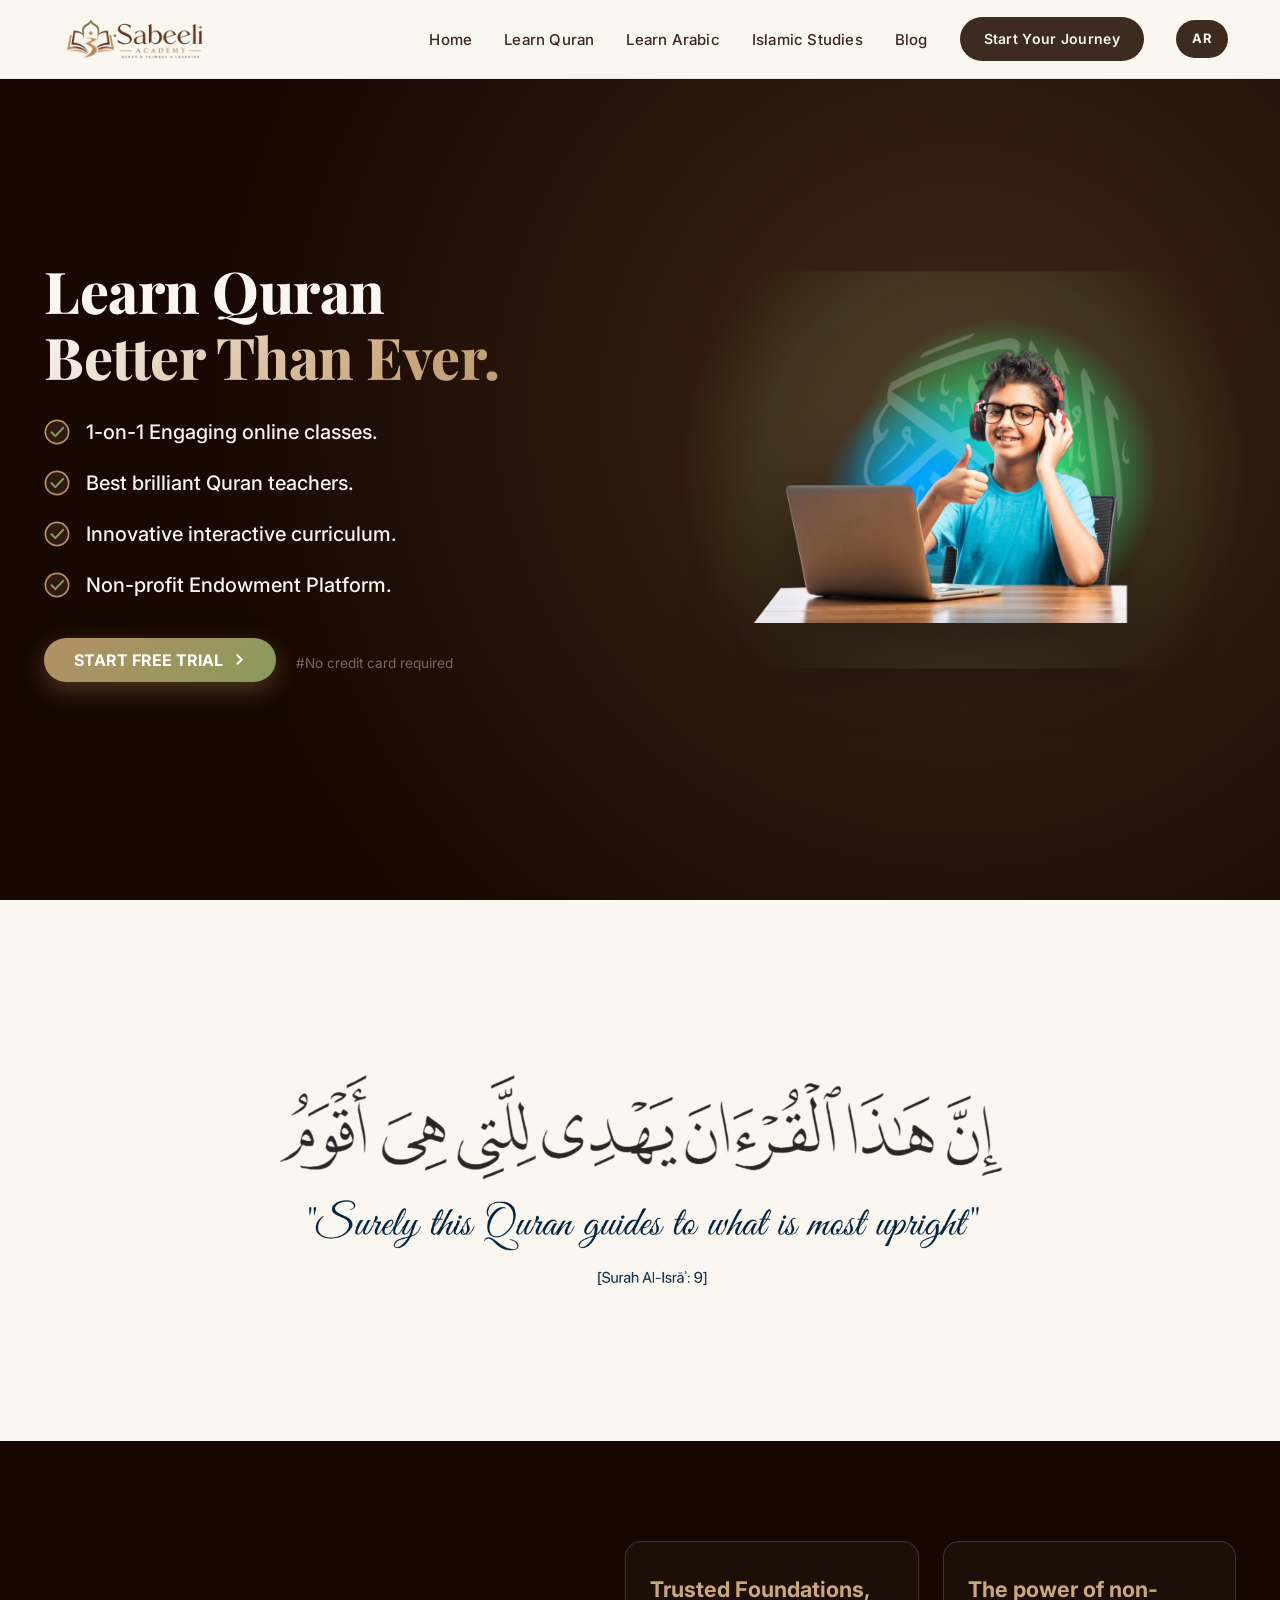
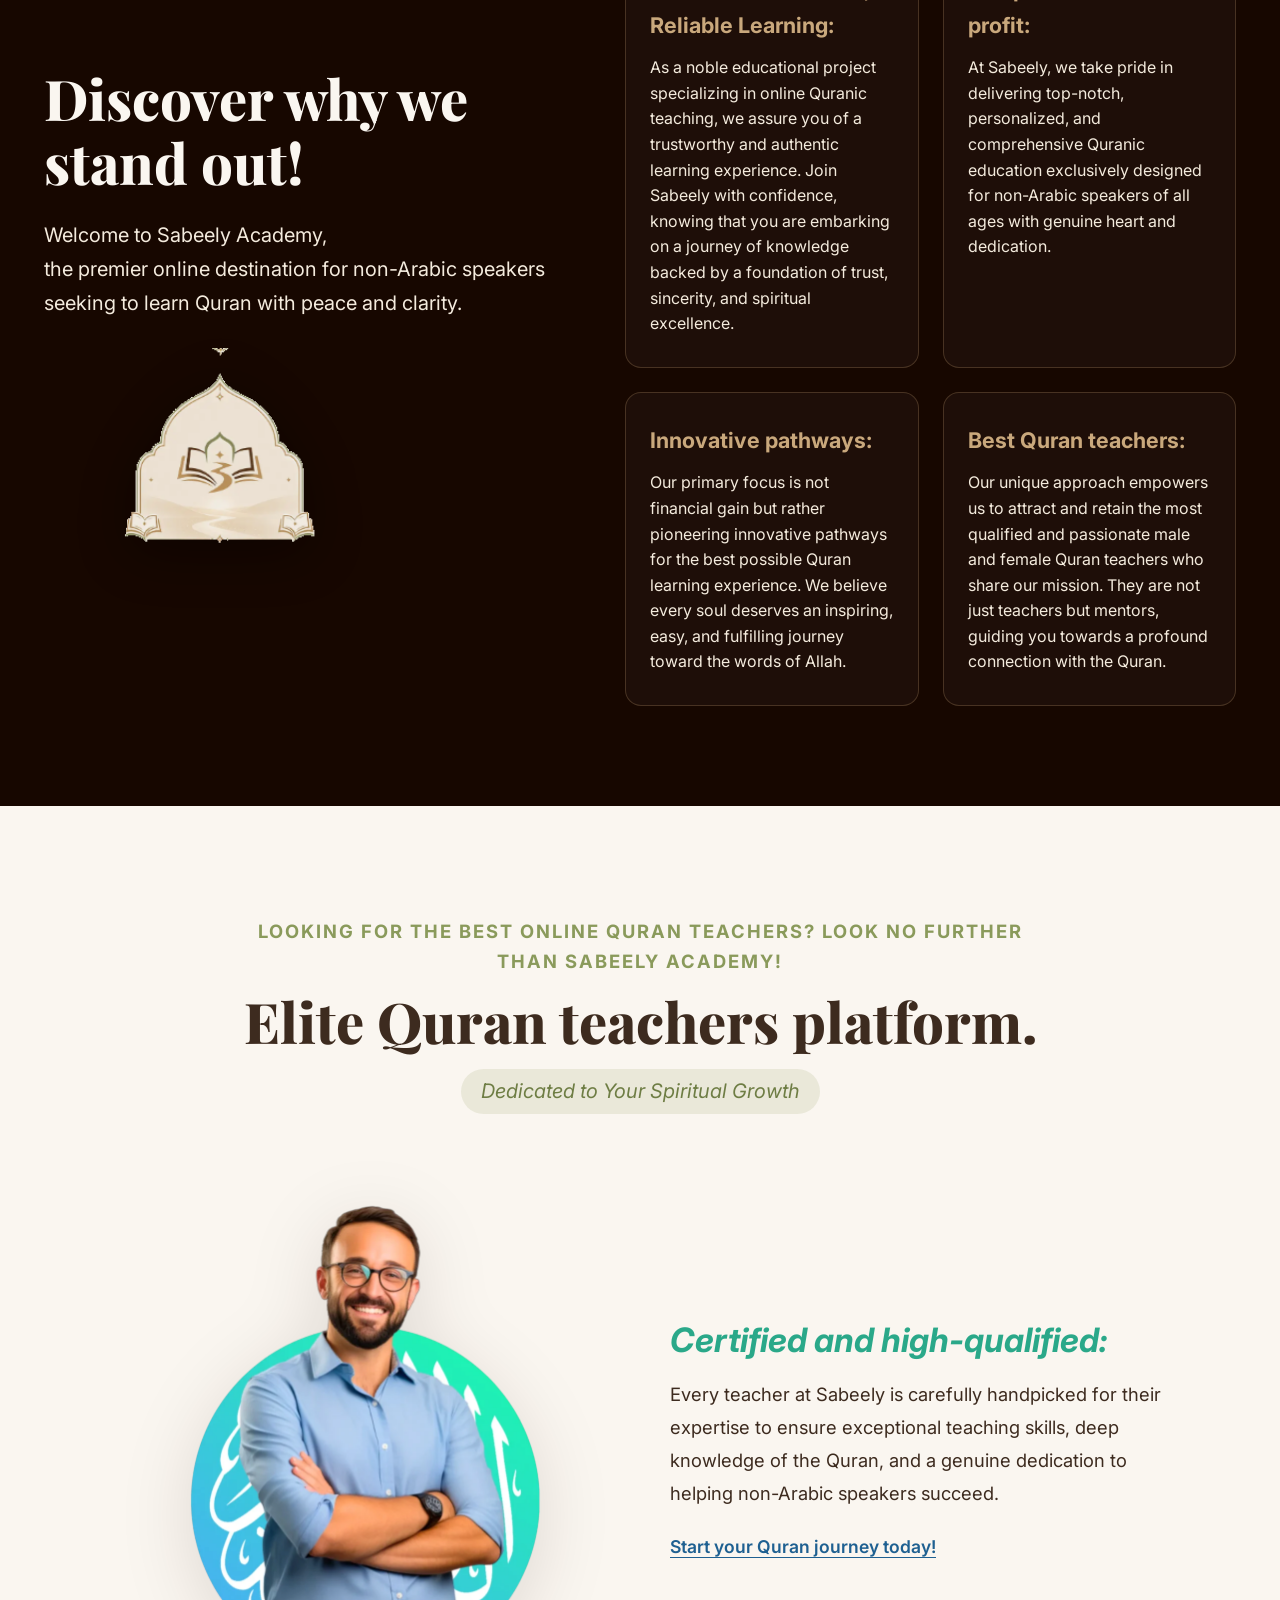
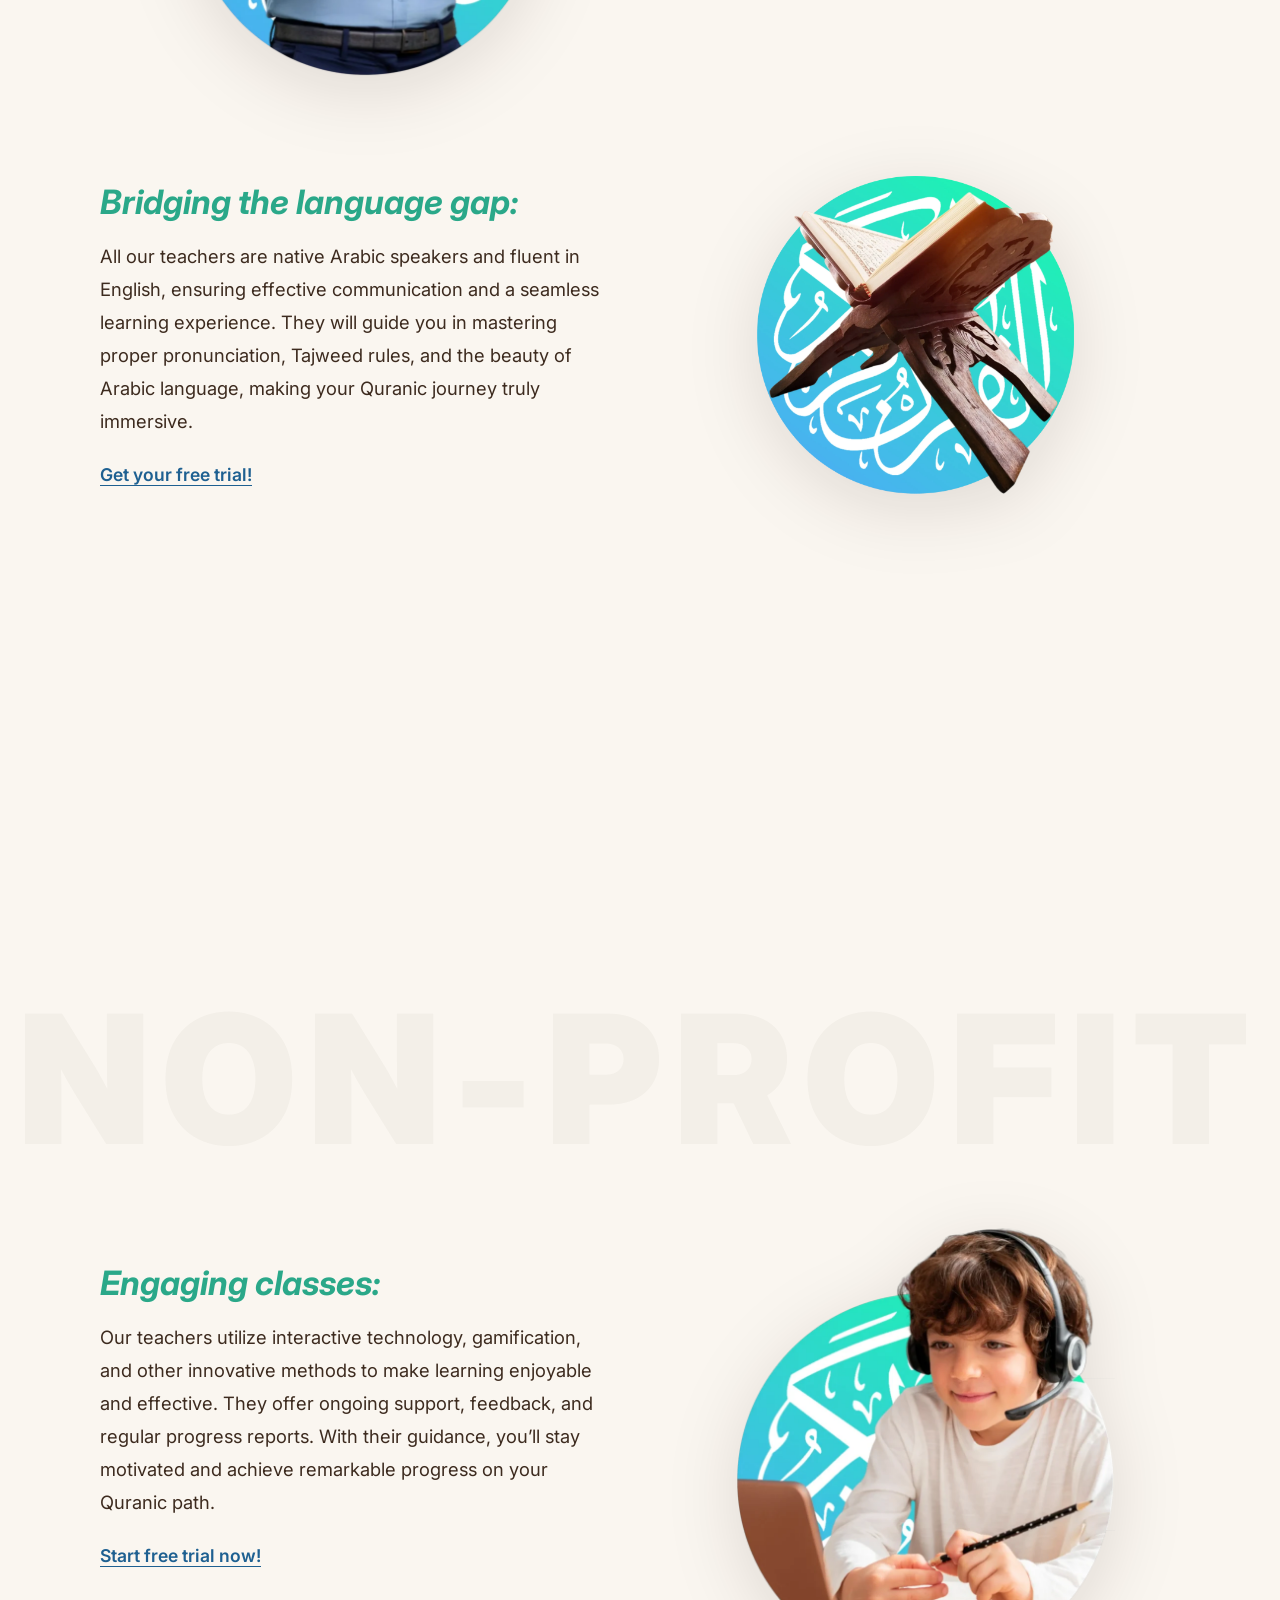
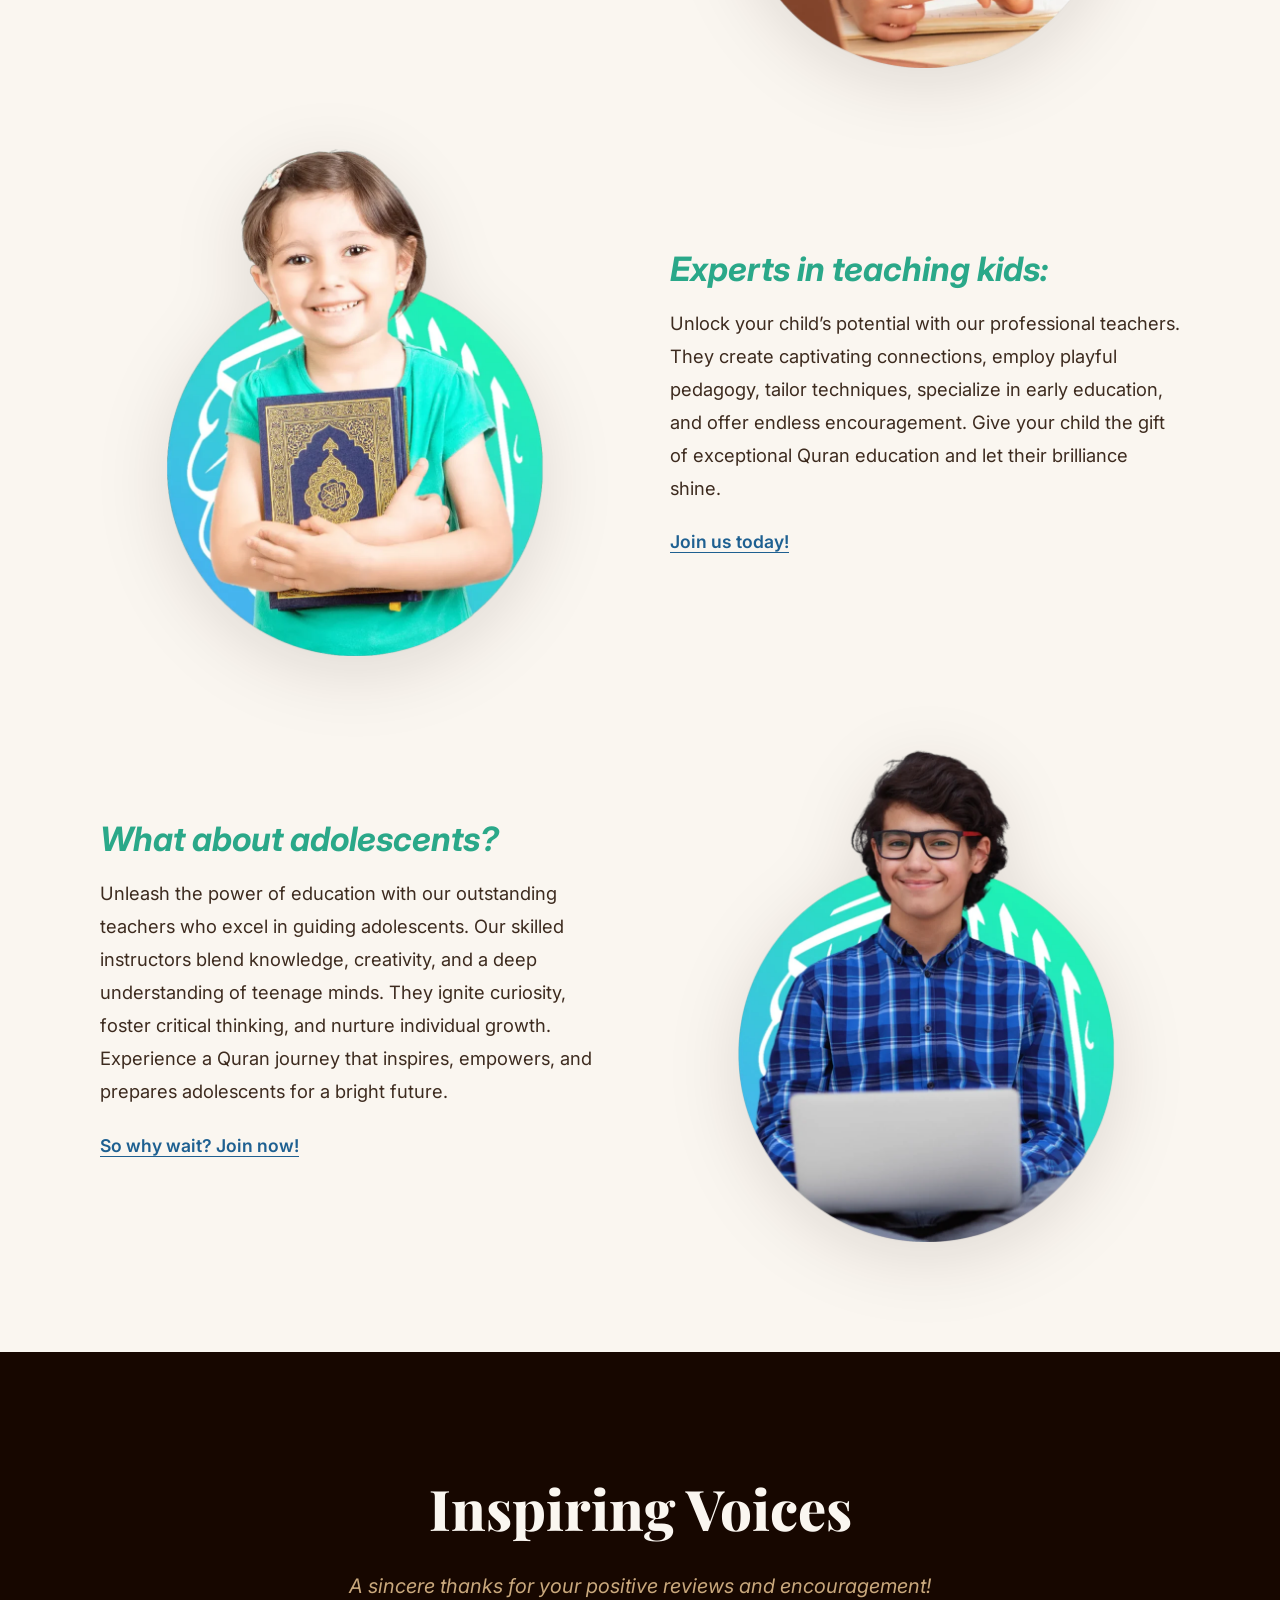
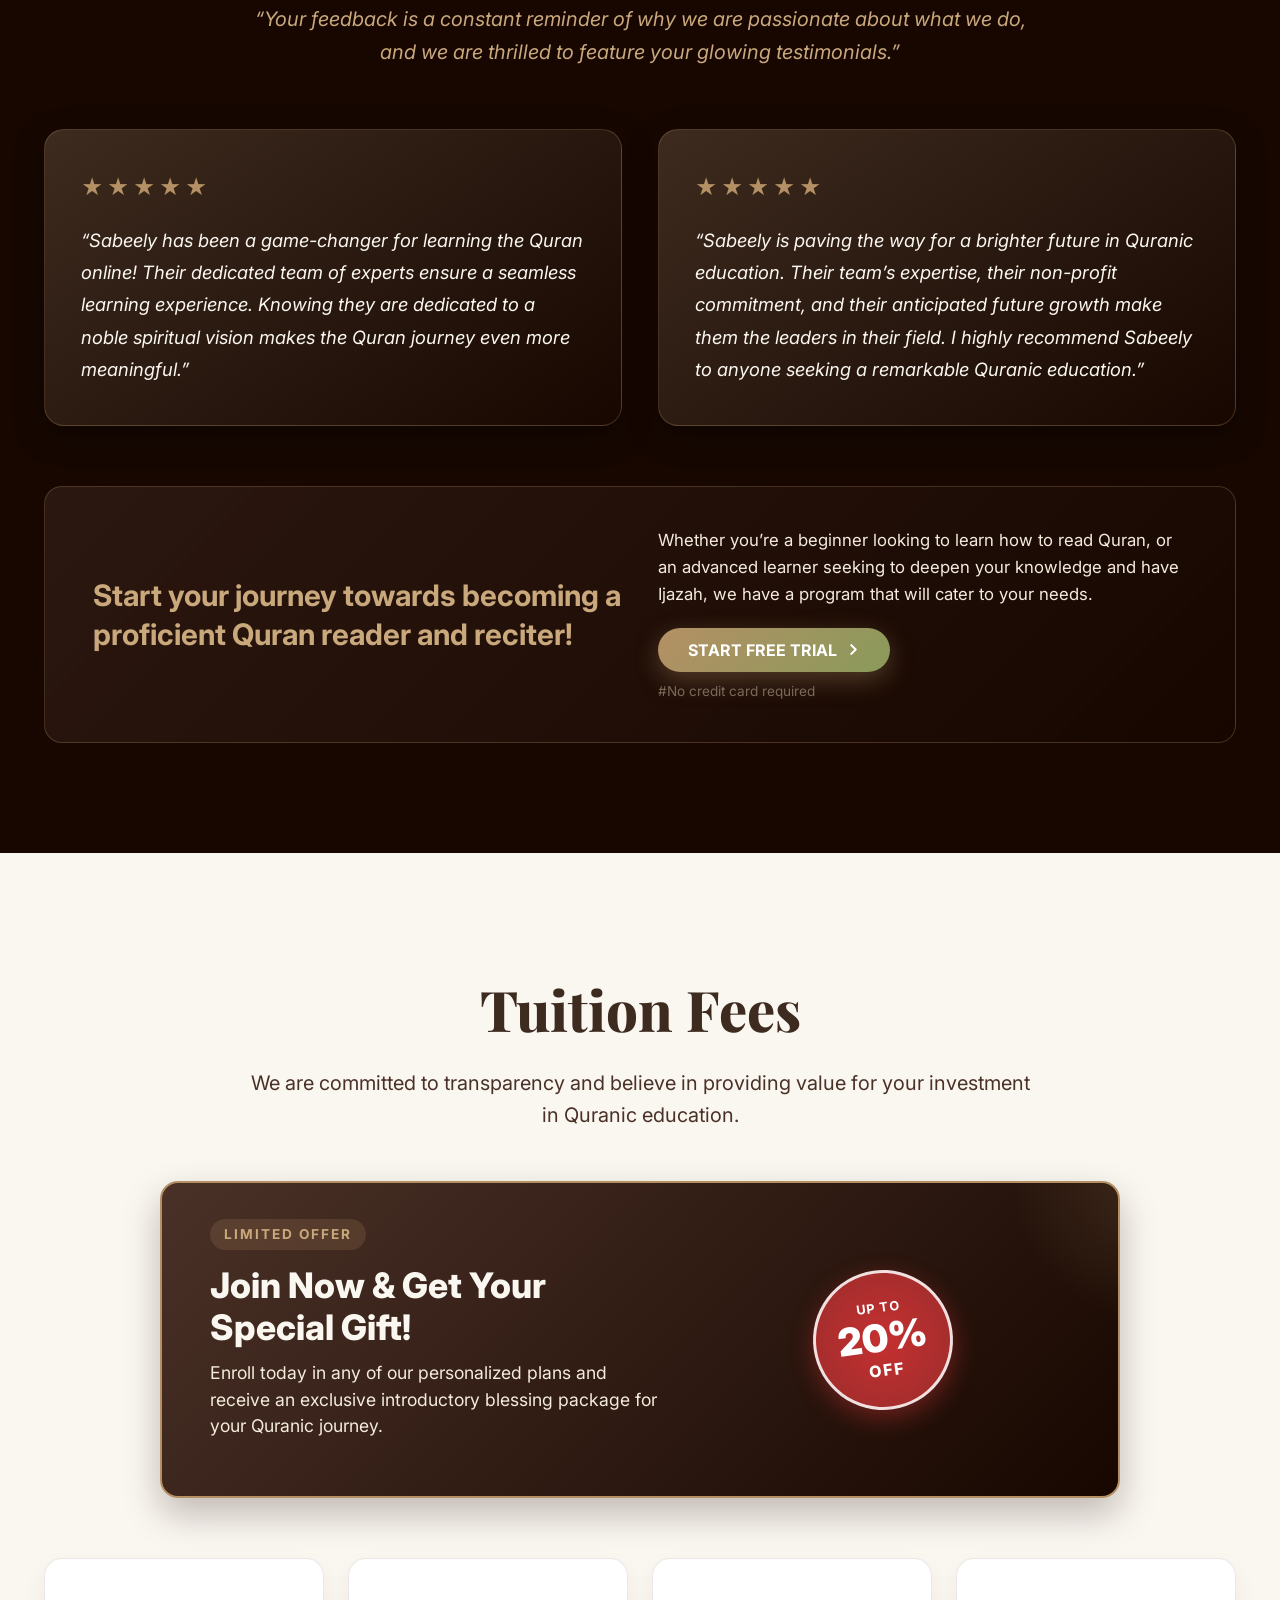
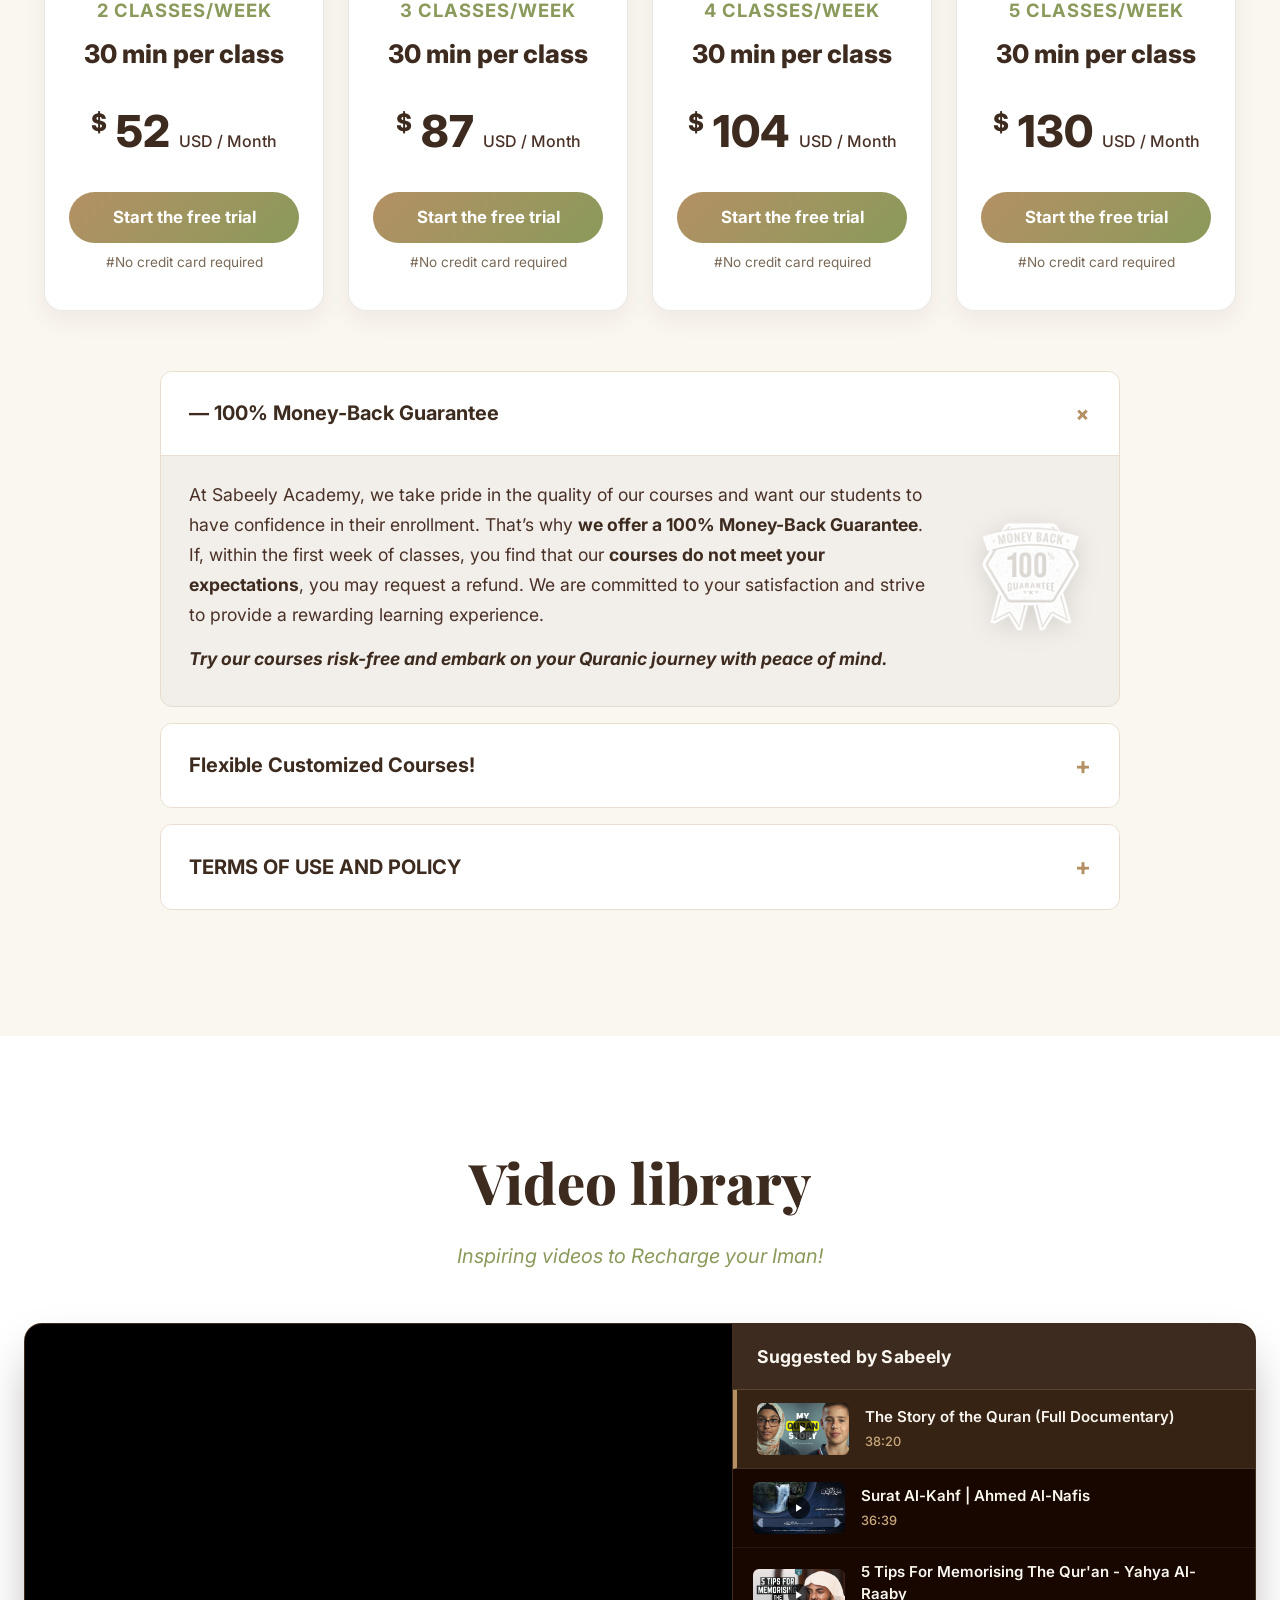
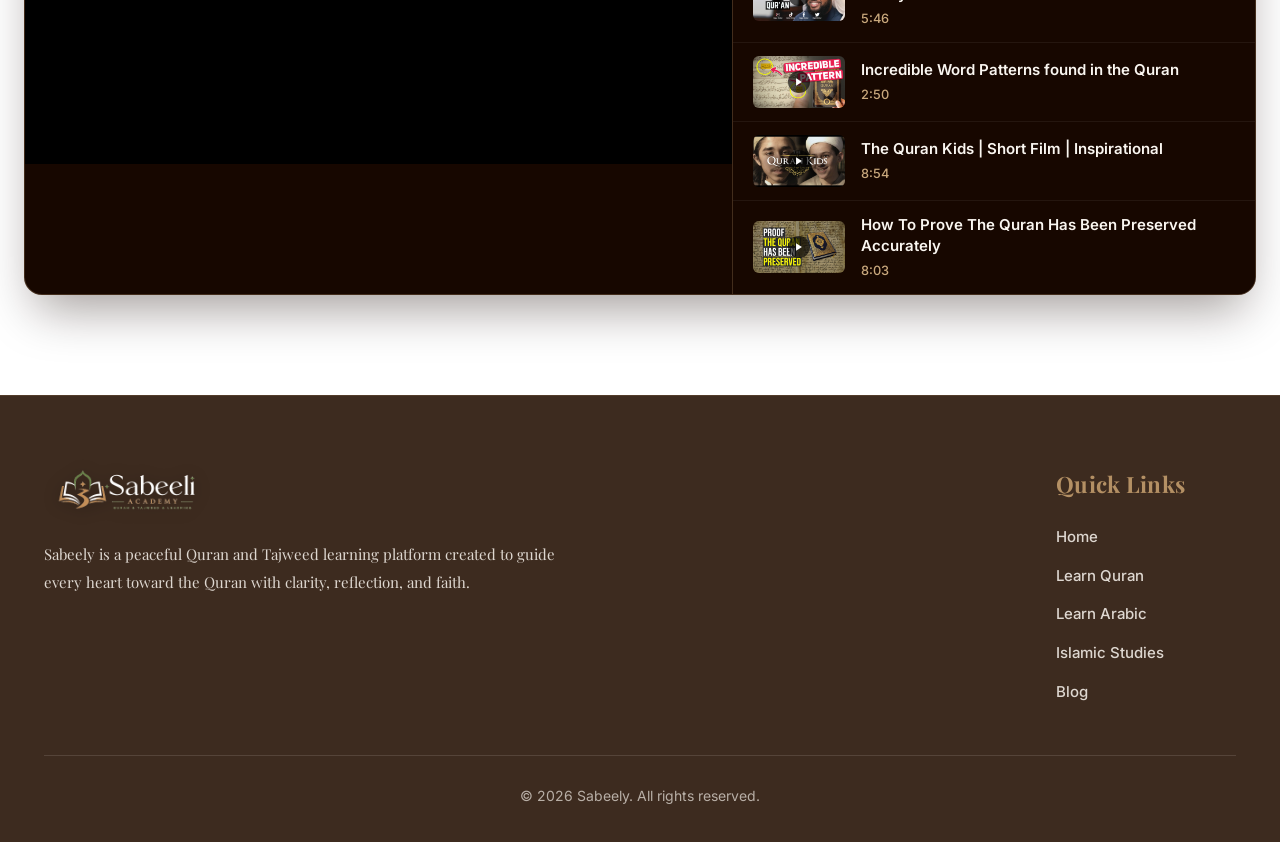
==== commit e069c3ca: "Use updated transparent emblem image and fix mobile responsiveness for journey CTA box" ====
--- a/index.html
+++ b/index.html
@@ -139,7 +139,7 @@
               seeking to learn Quran with peace and clarity.
             </p>
             <div class="why-us-emblem-wrap">
-              <img src="img/pic.png" alt="Sabeely Path Emblem" class="why-us-emblem-img">
+              <img src="img/sabeely_arch_emblem.png" alt="Sabeely Path Emblem" class="why-us-emblem-img">
             </div>
           </div>
 
--- a/quranguides.css
+++ b/quranguides.css
@@ -337,12 +337,15 @@
    ========================================================================== */
 .hero-section {
   position: relative;
-  padding: 125px 0 80px;
-  min-height: 580px;
-  display: flex;
-  align-items: center;
+  padding: 100px 0 60px;
+  min-height: 100vh;
+  min-height: 100dvh;
+  display: flex;
+  align-items: center;
+  justify-content: center;
   background: radial-gradient(circle at 75% 45%, rgba(180, 144, 100, 0.24) 0%, rgba(23, 7, 0, 0) 70%), var(--brown-darker);
   overflow: hidden;
+  box-sizing: border-box;
 }
 
 .hero-grid {
@@ -388,12 +391,6 @@
   align-items: center;
   gap: 20px;
   flex-wrap: wrap;
-}
-
-.hero-image-wrap {
-  position: relative;
-  display: flex;
-  justify-content: center;
 }
 
 .hero-image-wrap {
@@ -1456,6 +1453,7 @@
 }
 
 .footer-about-text {
+  font-family: var(--font-heading), 'Playfair Display', Georgia, serif;
   font-size: 15px;
   line-height: 1.85;
   color: rgba(250, 246, 240, 0.85);
@@ -1623,6 +1621,24 @@
   .teachers-showcase-row.animate-in .showcase-right {
     transform: translateY(0);
   }
+  .journey-cta-box {
+    grid-template-columns: 1fr;
+    padding: 36px 30px;
+    gap: 24px;
+    text-align: center;
+  }
+  .journey-cta-box h3 {
+    text-align: center;
+    font-size: 1.6rem;
+  }
+  .journey-cta-box p {
+    text-align: center;
+  }
+  .journey-cta-box .btn-primary {
+    margin: 0 auto;
+    display: inline-flex;
+    justify-content: center;
+  }
 }
 
 @media (max-width: 768px) {
@@ -1633,37 +1649,118 @@
     display: block;
   }
   .hero-section {
-    padding-top: 100px;
-    padding-bottom: 40px;
-    text-align: center;
+    padding-top: 85px;
+    padding-bottom: 35px;
+    text-align: center;
+    min-height: auto;
   }
   .hero-grid {
-    grid-template-columns: 1fr;
-    gap: 30px;
+    display: flex;
+    flex-direction: column;
+    align-items: center;
+    gap: 16px;
+  }
+  .hero-content {
+    display: contents;
   }
   .hero-title {
-    font-size: 2.5rem;
+    order: 1;
+    font-size: 2.1rem;
+    line-height: 1.2;
+    margin-bottom: 12px;
+    text-align: center;
   }
   .hero-checklist {
+    order: 2;
     display: inline-block;
     text-align: left;
-    margin: 0 auto 30px;
+    margin: 0 auto 14px;
   }
   .hero-checklist li {
-    font-size: 1.1rem;
-  }
-  .hero-cta {
-    justify-content: center;
+    font-size: 1.02rem;
+    margin-bottom: 10px;
+    gap: 10px;
+  }
+  .custom-check-svg {
+    width: 22px;
+    height: 22px;
+  }
+  .hero-image-wrap {
+    order: 3;
+    margin: 6px auto 16px;
+    width: 100%;
+    max-width: 320px;
   }
   .hero-image-desktop {
     display: none;
   }
   .hero-image-mobile {
     display: block;
-    max-height: 380px;
+    max-width: 280px;
+    max-height: 330px;
+    width: 100%;
+    height: auto;
     margin: 0 auto;
-  }
-  .why-us-title,
+    object-fit: contain;
+    filter: drop-shadow(0 15px 30px rgba(0, 0, 0, 0.45));
+  }
+  .hero-cta {
+    order: 4;
+    flex-direction: column;
+    align-items: center;
+    justify-content: center;
+    gap: 8px;
+    width: 100%;
+  }
+  .hero-cta .btn-primary {
+    width: auto;
+    max-width: 280px;
+    padding: 13px 28px;
+    font-size: 0.95rem;
+    letter-spacing: 0.5px;
+    justify-content: center;
+  }
+  .no-cc-badge {
+    font-size: 0.85rem;
+    opacity: 0.8;
+    text-align: center;
+    display: block;
+  }
+  .why-us-grid {
+    grid-template-columns: 1fr;
+    gap: 36px;
+    text-align: center;
+  }
+  .why-us-left {
+    text-align: center;
+    display: flex;
+    flex-direction: column;
+    align-items: center;
+  }
+  .why-us-title {
+    font-size: 2.4rem;
+    text-align: center;
+  }
+  .why-us-intro {
+    text-align: center;
+    margin: 0 auto 20px;
+    max-width: 580px;
+  }
+  .why-us-emblem-wrap {
+    display: flex;
+    justify-content: center !important;
+    align-items: center;
+    width: 100%;
+    margin: 20px auto 30px;
+    text-align: center;
+  }
+  .why-us-emblem-img {
+    margin: 0 auto !important;
+    display: block;
+    max-width: 290px;
+    width: 100%;
+    height: auto;
+  }
   .teachers-title,
   .testimonials-title,
   .tuition-title,
@@ -1704,13 +1801,106 @@
   .blog-grid {
     grid-template-columns: 1fr;
   }
+  .journey-cta-box {
+    grid-template-columns: 1fr;
+    padding: 30px 20px;
+    gap: 20px;
+    text-align: center;
+    margin-top: 36px;
+  }
+  .journey-cta-box h3 {
+    font-size: 1.45rem;
+    line-height: 1.35;
+    text-align: center;
+  }
+  .journey-cta-box p {
+    font-size: 0.98rem;
+    line-height: 1.65;
+    text-align: center;
+    margin-bottom: 20px;
+  }
+  .journey-cta-box .btn-primary {
+    width: 100%;
+    max-width: 290px;
+    margin: 0 auto;
+    display: inline-flex;
+    justify-content: center;
+    text-align: center;
+  }
+  .journey-cta-box .no-cc-badge {
+    display: block;
+    margin: 8px auto 0;
+    text-align: center;
+  }
+  .site-footer {
+    padding: 40px 0 24px;
+    background-color: #3D2B1F;
+    border-top: 1px solid rgba(180, 144, 100, 0.18);
+  }
   .footer-content {
+    display: flex;
     flex-direction: column;
-    gap: 36px;
-    margin-bottom: 35px;
+    justify-content: flex-start !important;
+    align-items: flex-start !important;
+    gap: 24px;
+    margin-bottom: 24px;
+    text-align: left;
   }
   .footer-about {
+    flex: none !important;
     max-width: 100%;
+    text-align: left;
+  }
+  .footer-logo-link {
+    display: inline-block;
+    margin-bottom: 16px;
+  }
+  .footer-logo {
+    height: 46px;
+    width: auto;
+    object-fit: contain;
+  }
+  .footer-about-text {
+    font-family: var(--font-heading), 'Playfair Display', Georgia, serif;
+    font-size: 15px;
+    line-height: 1.85;
+    color: rgba(250, 246, 240, 0.85);
+    margin: 0;
+    text-align: left;
+  }
+  .footer-links-col {
+    text-align: left;
+    min-width: auto;
+  }
+  .footer-quick-title {
+    font-family: var(--font-heading), 'Playfair Display', Georgia, serif;
+    font-size: 1.3rem;
+    font-weight: 700;
+    color: var(--gold);
+    margin-bottom: 16px;
+    text-align: left;
+  }
+  .footer-quick-links {
+    display: flex;
+    flex-direction: column;
+    gap: 14px;
+    text-align: left;
+    align-items: flex-start;
+  }
+  .footer-quick-links li a {
+    font-size: 15px;
+    color: rgba(250, 246, 240, 0.85);
+    text-align: left;
+  }
+  .footer-bottom {
+    border-top: 1px solid rgba(250, 246, 240, 0.12);
+    padding-top: 22px;
+    text-align: center;
+  }
+  .footer-bottom p {
+    font-size: 13px;
+    color: rgba(250, 246, 240, 0.55);
+    text-align: center;
   }
   .money-back-content {
     grid-template-columns: 1fr;
@@ -1753,4 +1943,11 @@
   .container {
     padding: 0 16px;
   }
-}
+  .journey-cta-box {
+    padding: 24px 16px;
+    border-radius: 16px;
+  }
+  .journey-cta-box h3 {
+    font-size: 1.25rem;
+  }
+}
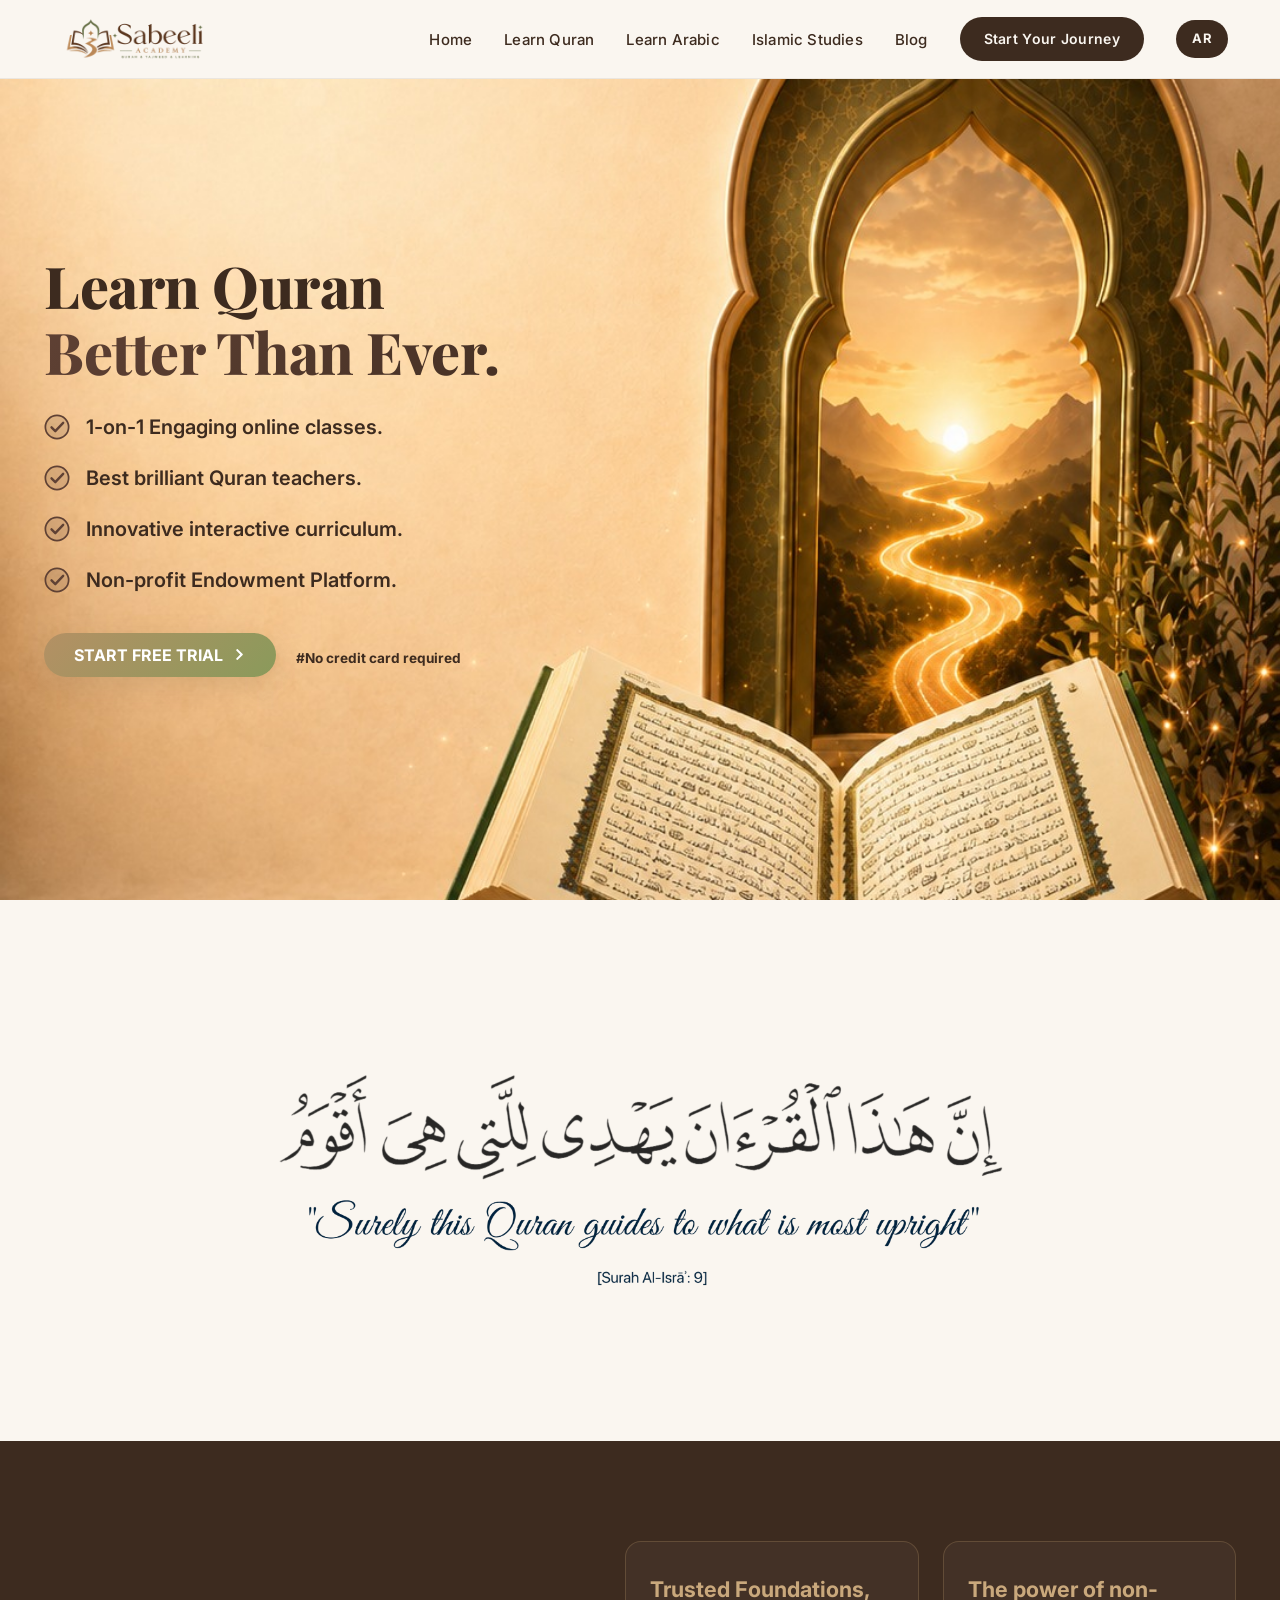
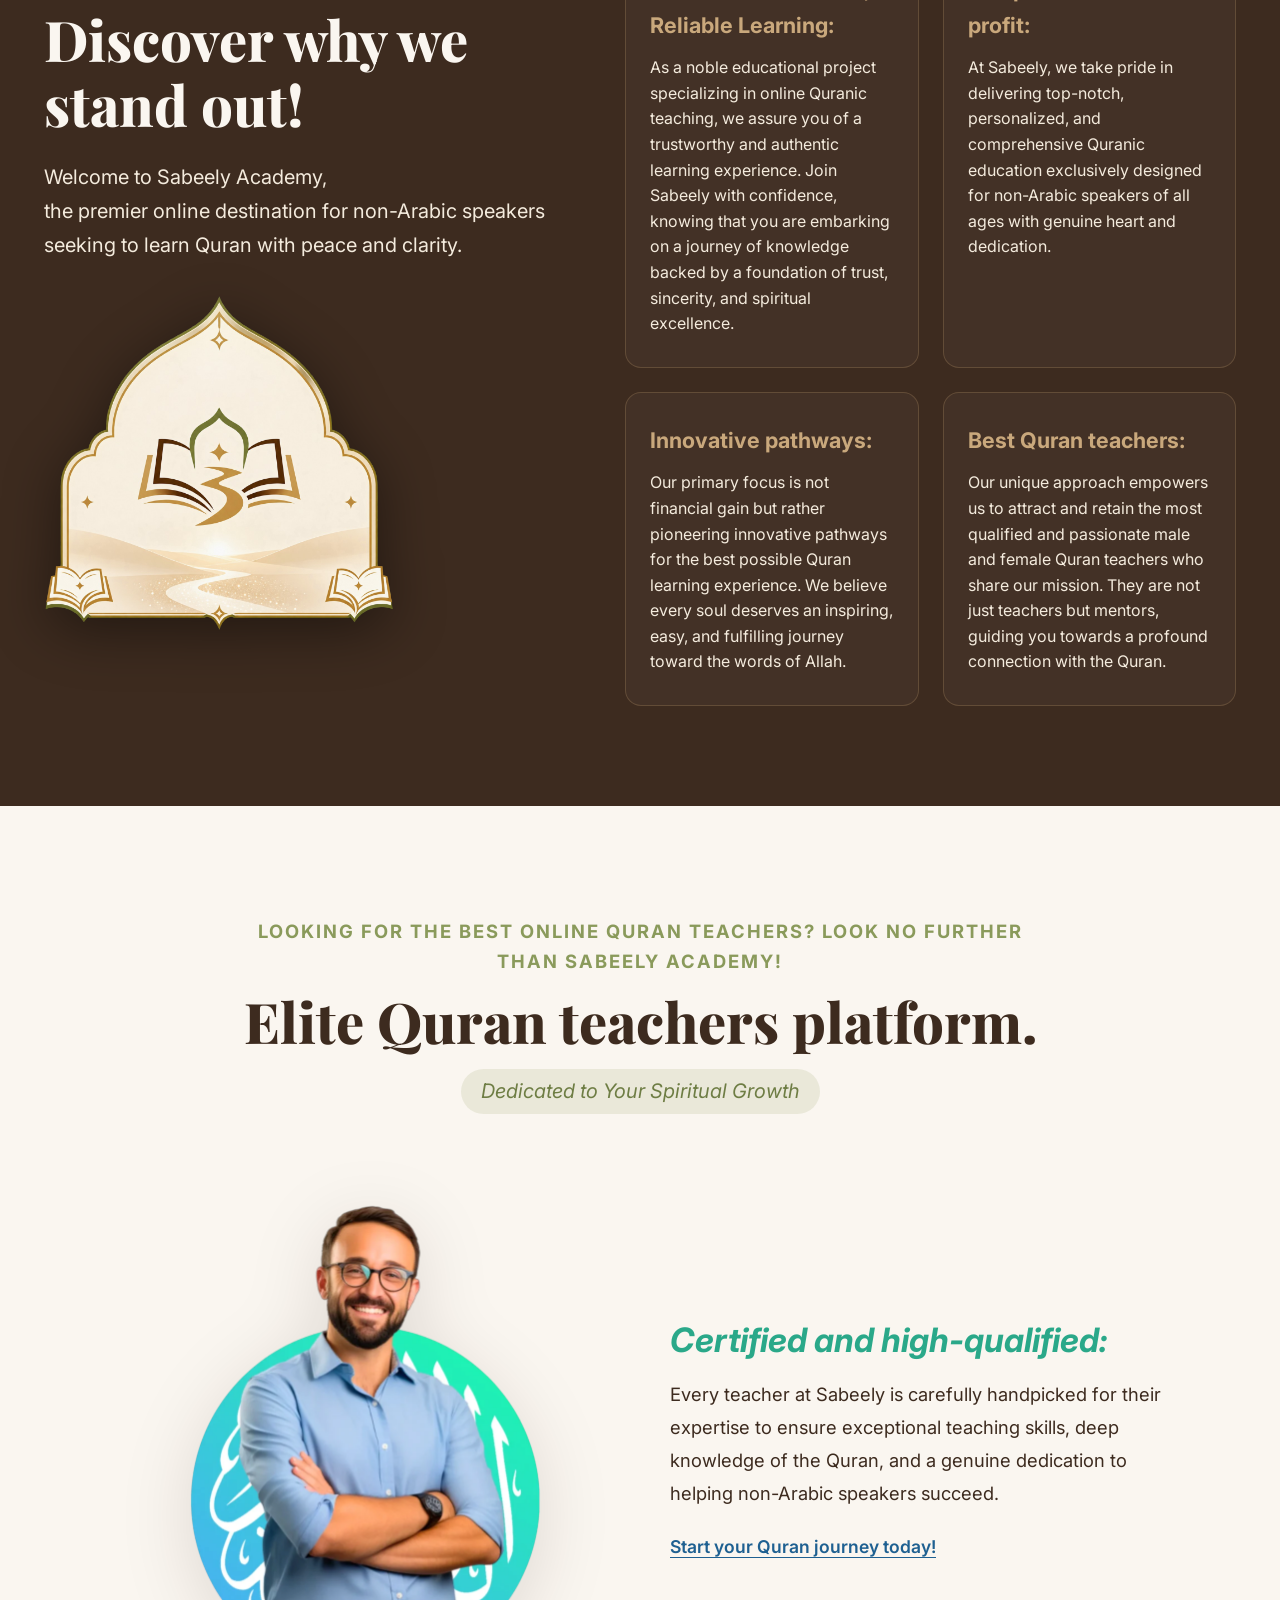
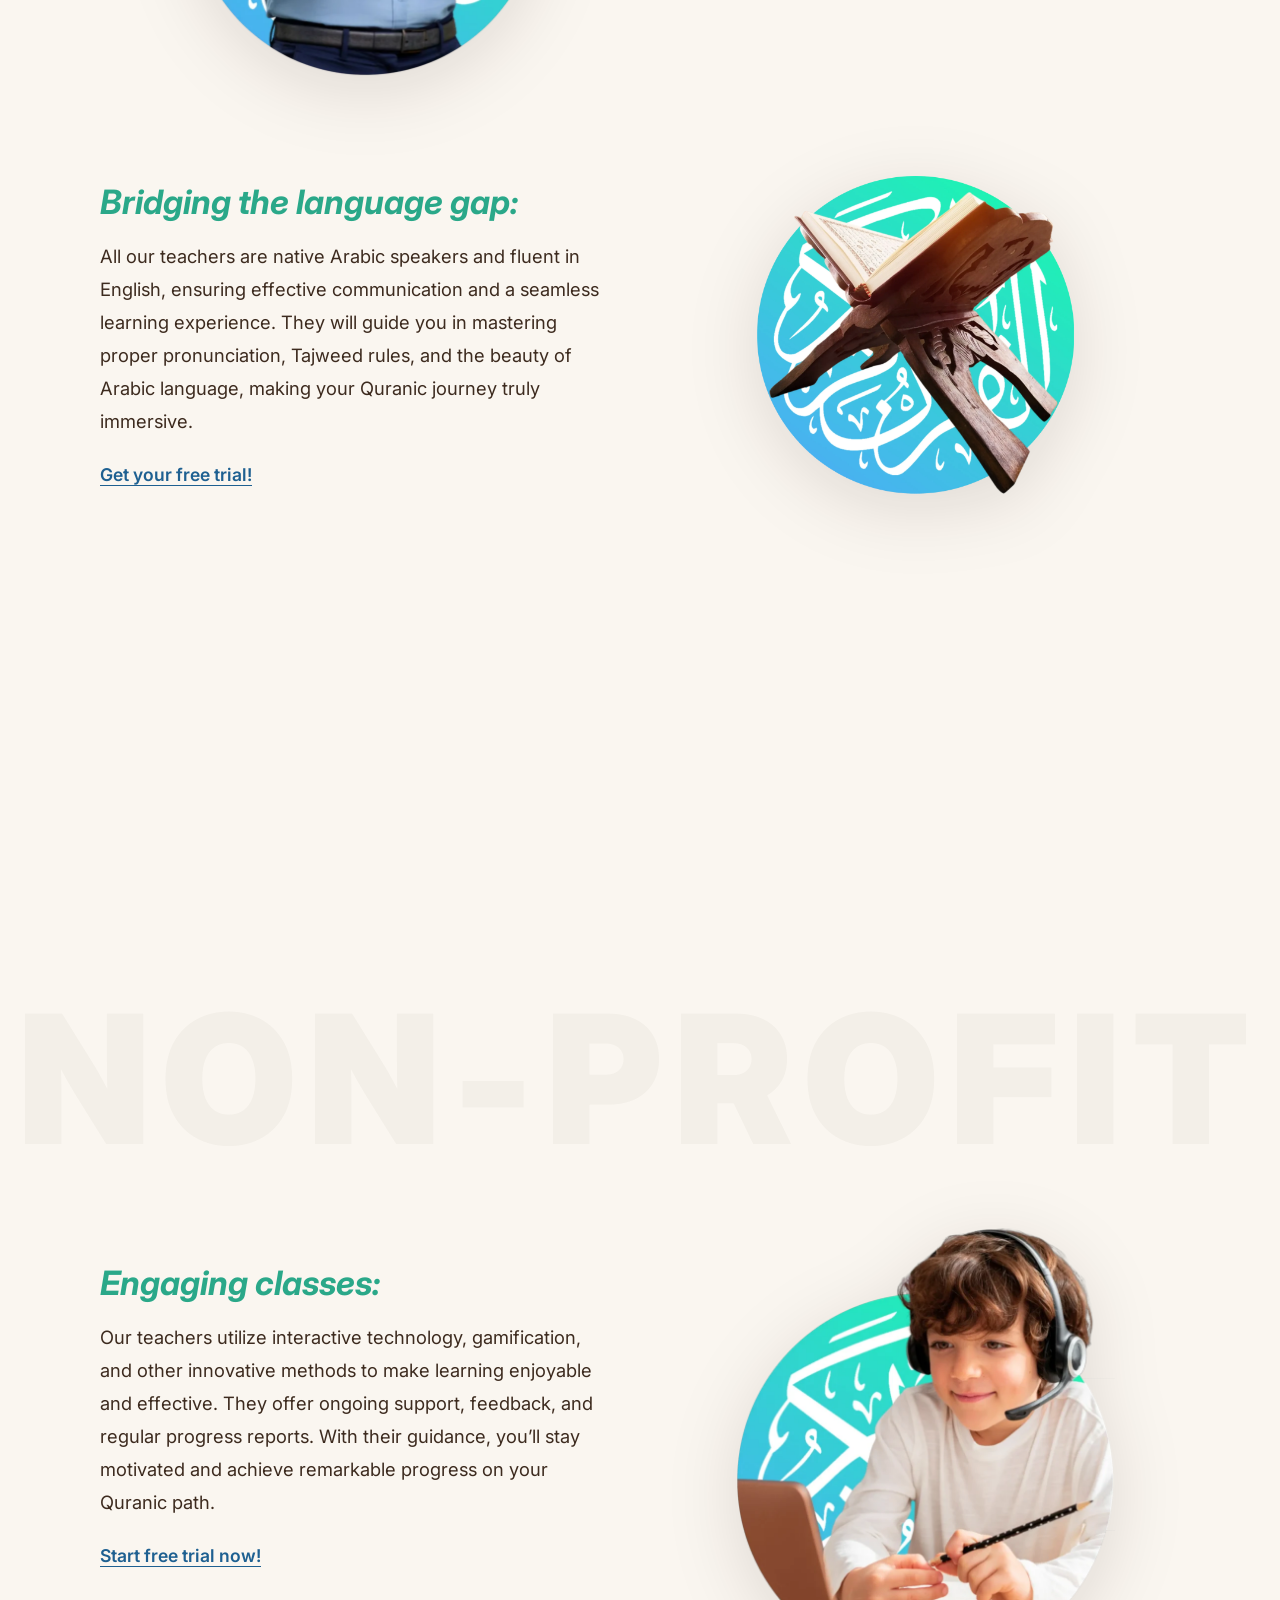
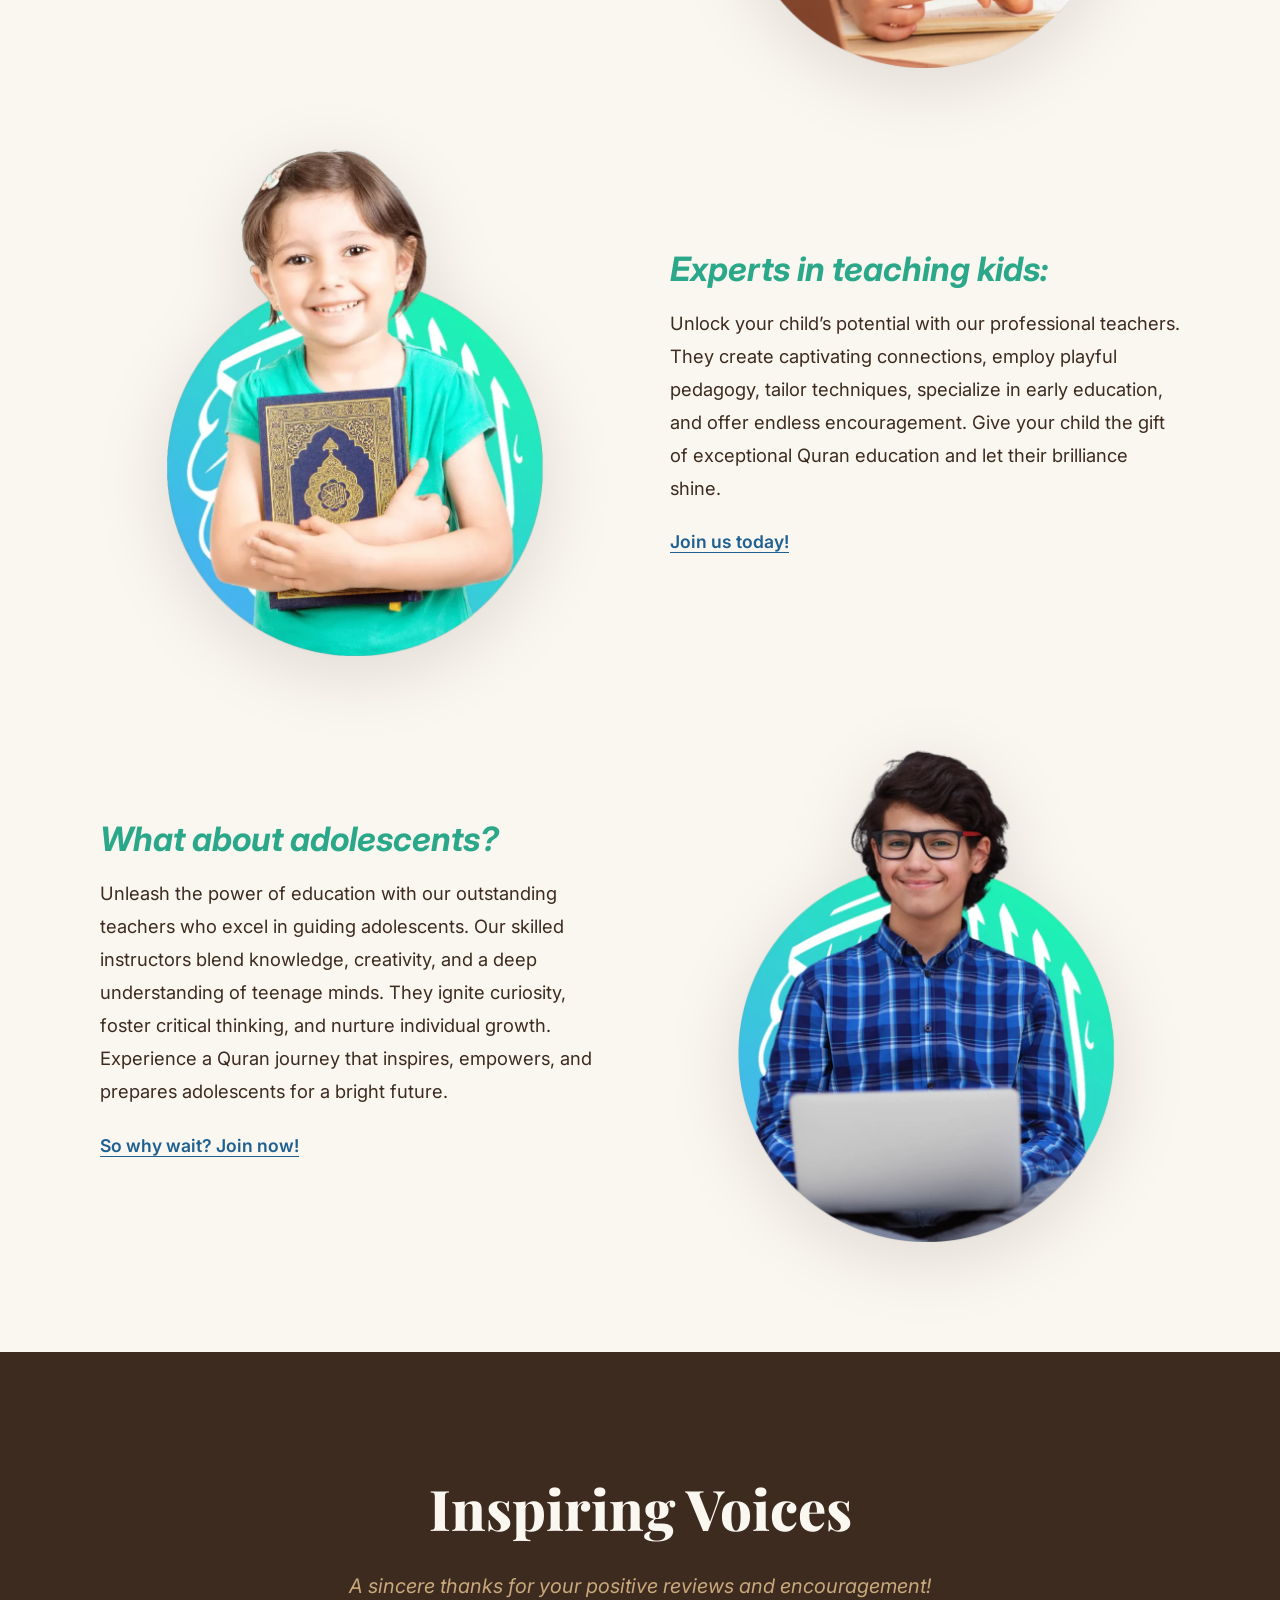
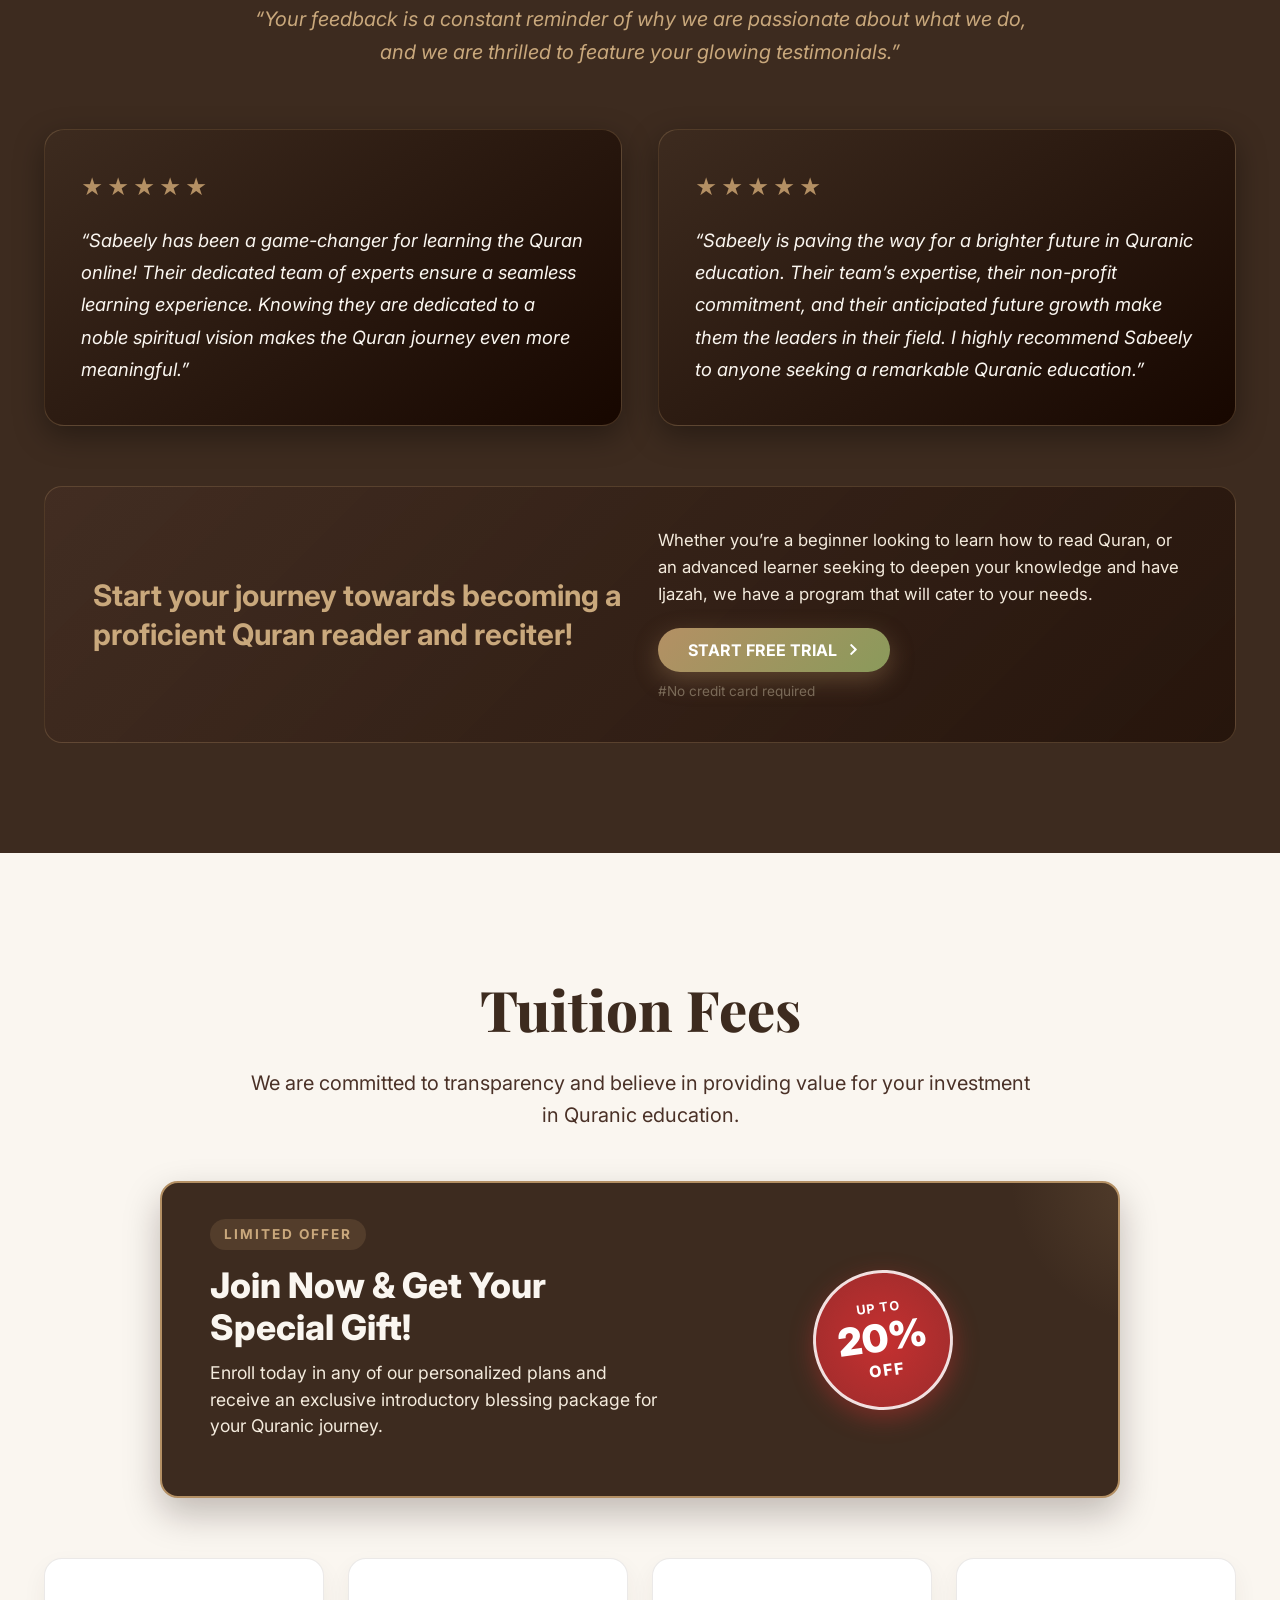
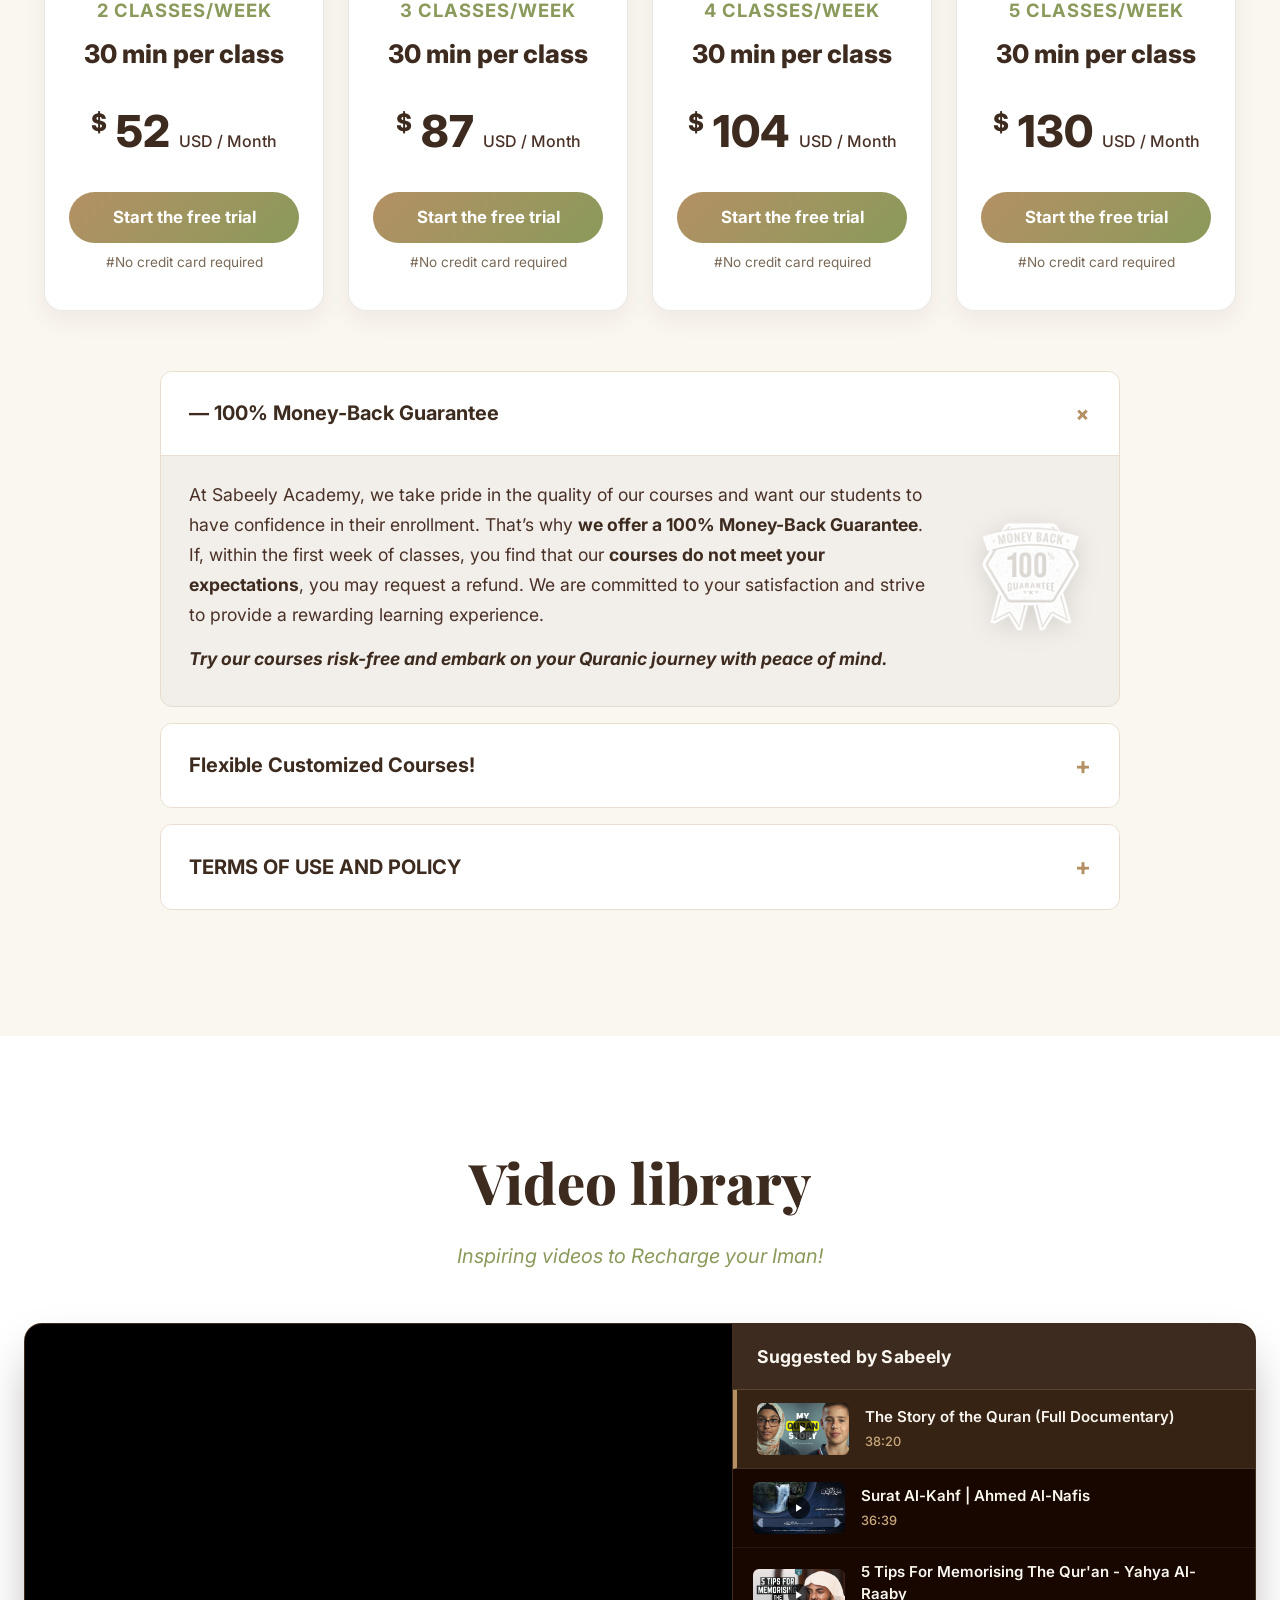
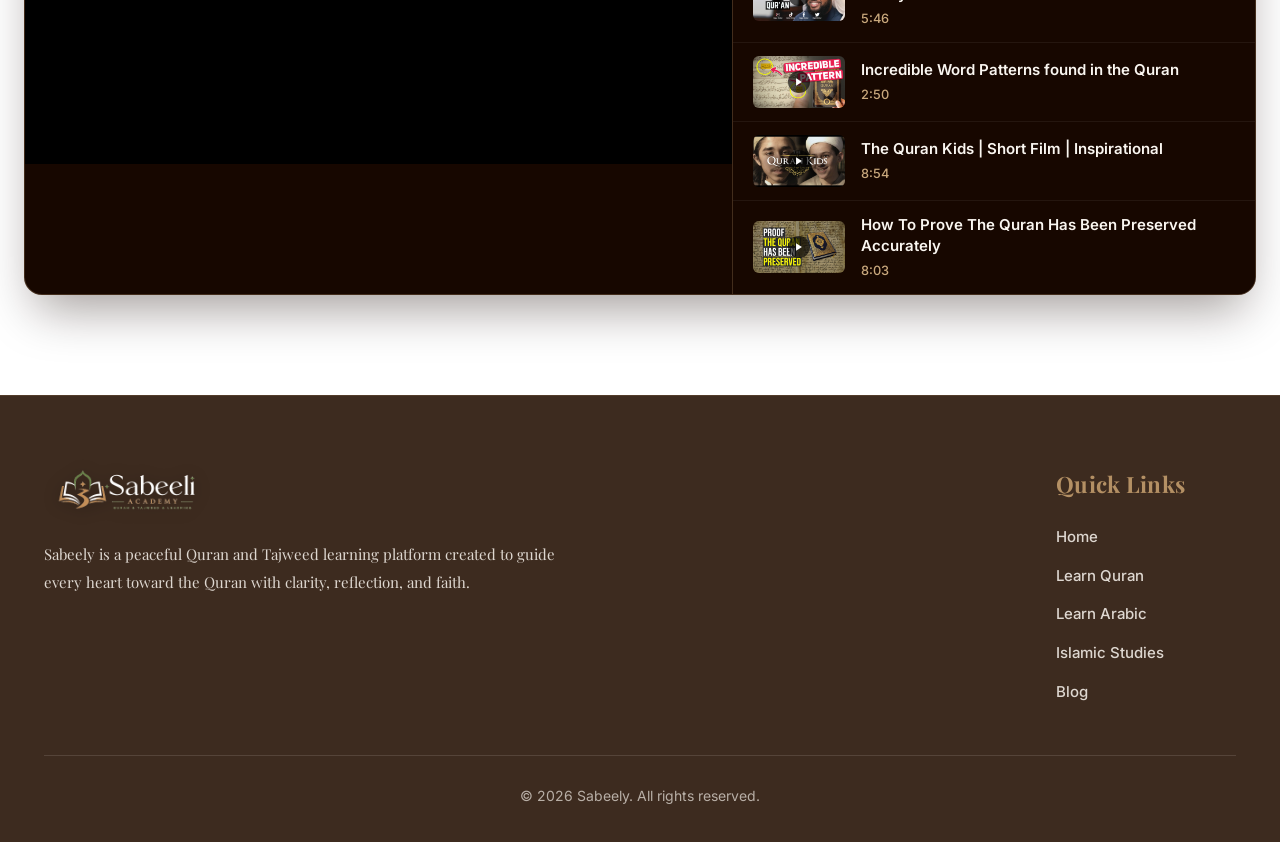
==== commit b49ec8f7: "Update hero banner backgrounds, text contrast, mobile layout, and emblem image" ====
--- a/index.html
+++ b/index.html
@@ -60,7 +60,11 @@
          HERO SECTION
          ========================================================================== -->
     <section class="hero-section" id="home">
-      <div class="container">
+      <picture class="hero-bg-picture">
+        <source media="(max-width: 768px)" srcset="img/banner_hero_mobile.jpg">
+        <img src="img/Hero_Banner.png" alt="Learn Quran online banner" class="hero-bg-img" loading="eager">
+      </picture>
+      <div class="container hero-container-overlay">
         <div class="hero-grid">
           <div class="hero-content">
             <h1 class="hero-title">
@@ -71,29 +75,29 @@
             <ul class="hero-checklist">
               <li>
                 <svg class="custom-check-svg" viewBox="0 0 38 38" fill="none">
-                  <circle cx="19" cy="19" r="17" stroke="#B49064" stroke-width="2.5" fill="rgba(180, 144, 100, 0.15)"/>
-                  <path d="M11 19.5l5.5 5.5 11.5-12" stroke="#8A9A5B" stroke-width="3" stroke-linecap="round" stroke-linejoin="round"/>
+                  <circle cx="19" cy="19" r="17" stroke="#5F4134" stroke-width="2.5" fill="rgba(95, 65, 52, 0.15)"/>
+                  <path d="M11 19.5l5.5 5.5 11.5-12" stroke="#5F4134" stroke-width="3.5" stroke-linecap="round" stroke-linejoin="round"/>
                 </svg>
                 <span>1-on-1 Engaging online classes.</span>
               </li>
               <li>
                 <svg class="custom-check-svg" viewBox="0 0 38 38" fill="none">
-                  <circle cx="19" cy="19" r="17" stroke="#B49064" stroke-width="2.5" fill="rgba(180, 144, 100, 0.15)"/>
-                  <path d="M11 19.5l5.5 5.5 11.5-12" stroke="#8A9A5B" stroke-width="3" stroke-linecap="round" stroke-linejoin="round"/>
+                  <circle cx="19" cy="19" r="17" stroke="#5F4134" stroke-width="2.5" fill="rgba(95, 65, 52, 0.15)"/>
+                  <path d="M11 19.5l5.5 5.5 11.5-12" stroke="#5F4134" stroke-width="3.5" stroke-linecap="round" stroke-linejoin="round"/>
                 </svg>
                 <span>Best brilliant Quran teachers.</span>
               </li>
               <li>
                 <svg class="custom-check-svg" viewBox="0 0 38 38" fill="none">
-                  <circle cx="19" cy="19" r="17" stroke="#B49064" stroke-width="2.5" fill="rgba(180, 144, 100, 0.15)"/>
-                  <path d="M11 19.5l5.5 5.5 11.5-12" stroke="#8A9A5B" stroke-width="3" stroke-linecap="round" stroke-linejoin="round"/>
+                  <circle cx="19" cy="19" r="17" stroke="#5F4134" stroke-width="2.5" fill="rgba(95, 65, 52, 0.15)"/>
+                  <path d="M11 19.5l5.5 5.5 11.5-12" stroke="#5F4134" stroke-width="3.5" stroke-linecap="round" stroke-linejoin="round"/>
                 </svg>
                 <span>Innovative interactive curriculum.</span>
               </li>
               <li>
                 <svg class="custom-check-svg" viewBox="0 0 38 38" fill="none">
-                  <circle cx="19" cy="19" r="17" stroke="#B49064" stroke-width="2.5" fill="rgba(180, 144, 100, 0.15)"/>
-                  <path d="M11 19.5l5.5 5.5 11.5-12" stroke="#8A9A5B" stroke-width="3" stroke-linecap="round" stroke-linejoin="round"/>
+                  <circle cx="19" cy="19" r="17" stroke="#5F4134" stroke-width="2.5" fill="rgba(95, 65, 52, 0.15)"/>
+                  <path d="M11 19.5l5.5 5.5 11.5-12" stroke="#5F4134" stroke-width="3.5" stroke-linecap="round" stroke-linejoin="round"/>
                 </svg>
                 <span>Non-profit Endowment Platform.</span>
               </li>
@@ -108,11 +112,6 @@
               </a>
               <span class="no-cc-badge">#No credit card required</span>
             </div>
-          </div>
-
-          <div class="hero-image-wrap">
-            <img src="img/quranguides/Hero-1-scaled.webp" alt="Learn Quran online with top teachers" class="hero-image-desktop" loading="eager">
-            <img src="img/quranguides/Mobile-Hero.webp" alt="Learn Quran online with top teachers" class="hero-image-mobile" loading="eager">
           </div>
         </div>
       </div>
@@ -139,7 +138,7 @@
               seeking to learn Quran with peace and clarity.
             </p>
             <div class="why-us-emblem-wrap">
-              <img src="img/sabeely_arch_emblem.png" alt="Sabeely Path Emblem" class="why-us-emblem-img">
+              <img src="img/12.png" alt="Sabeely Arch Emblem" class="why-us-emblem-img">
             </div>
           </div>
 
--- a/quranguides.css
+++ b/quranguides.css
@@ -337,22 +337,47 @@
    ========================================================================== */
 .hero-section {
   position: relative;
-  padding: 100px 0 60px;
+  padding: 120px 0 90px;
   min-height: 100vh;
   min-height: 100dvh;
   display: flex;
   align-items: center;
   justify-content: center;
-  background: radial-gradient(circle at 75% 45%, rgba(180, 144, 100, 0.24) 0%, rgba(23, 7, 0, 0) 70%), var(--brown-darker);
+  background-color: var(--cream);
   overflow: hidden;
   box-sizing: border-box;
 }
 
+.hero-bg-picture {
+  position: absolute;
+  top: 0;
+  left: 0;
+  width: 100%;
+  height: 100%;
+  z-index: 0;
+  overflow: hidden;
+}
+
+.hero-bg-img {
+  width: 100%;
+  height: 100%;
+  object-fit: cover;
+  object-position: center right;
+  display: block;
+}
+
+.hero-container-overlay {
+  position: relative;
+  z-index: 2;
+  width: 100%;
+}
+
 .hero-grid {
   display: grid;
-  grid-template-columns: 1.05fr 0.95fr;
-  align-items: center;
-  gap: 48px;
+  grid-template-columns: 1fr;
+  max-width: 650px;
+  align-items: center;
+  gap: 32px;
   width: 100%;
 }
 
@@ -362,7 +387,19 @@
   line-height: 1.14;
   margin-bottom: 26px;
   letter-spacing: -0.5px;
+  color: var(--brown-dark);
   font-family: var(--font-heading), var(--font-family);
+}
+
+.hero-title span {
+  color: var(--brown-dark);
+}
+
+.hero-section .gradient-title {
+  background: linear-gradient(135deg, #5F4134 0%, #3D2B1F 100%);
+  -webkit-background-clip: text;
+  -webkit-text-fill-color: transparent;
+  display: block;
 }
 
 .hero-checklist {
@@ -375,9 +412,14 @@
   align-items: center;
   gap: 16px;
   font-size: 1.25rem;
-  font-weight: 500;
+  font-weight: 600;
   margin-bottom: 18px;
-  color: var(--cream);
+  color: var(--brown-dark);
+}
+
+.hero-section .no-cc-badge {
+  color: var(--brown-dark);
+  font-weight: 700;
 }
 
 .custom-check-svg {
@@ -451,7 +493,7 @@
    WHY US SECTION
    ========================================================================== */
 .why-us-section {
-  background-color: var(--brown-darker);
+  background-color: #3D2B1F;
   color: var(--cream);
   padding: 100px 0;
   position: relative;
@@ -486,10 +528,10 @@
 }
 
 .why-us-emblem-img {
-  max-width: 330px;
+  max-width: 350px;
   width: 100%;
   height: auto;
-  opacity: 0.95;
+  opacity: 1;
   display: block;
   filter: drop-shadow(0 12px 28px rgba(0, 0, 0, 0.45));
   transition: transform 0.3s ease;
@@ -704,7 +746,7 @@
    TESTIMONIALS SECTION
    ========================================================================== */
 .testimonials-section {
-  background-color: var(--brown-darker);
+  background-color: #3D2B1F;
   color: var(--cream);
   padding: 110px 0;
 }
@@ -834,7 +876,7 @@
 .tuition-gift-card {
   max-width: 960px;
   margin: 0 auto 60px;
-  background: linear-gradient(135deg, #4A3127 0%, #170700 100%);
+  background: #3D2B1F;
   border: 2px solid var(--gold);
   border-radius: 18px;
   padding: 36px 48px;
@@ -1649,82 +1691,80 @@
     display: block;
   }
   .hero-section {
-    padding-top: 85px;
-    padding-bottom: 35px;
-    text-align: center;
-    min-height: auto;
+    padding: 100px 0 60px;
+    min-height: 85vh;
+    min-height: 85dvh;
+    text-align: left;
+    display: flex;
+    align-items: center;
+  }
+  .hero-bg-img {
+    object-position: center center;
   }
   .hero-grid {
+    display: block;
+    width: 100%;
+    max-width: 100%;
+  }
+  .hero-content {
     display: flex;
     flex-direction: column;
-    align-items: center;
-    gap: 16px;
-  }
-  .hero-content {
-    display: contents;
+    align-items: flex-start;
+    text-align: left;
+    max-width: 62%;
+    width: 100%;
   }
   .hero-title {
     order: 1;
-    font-size: 2.1rem;
-    line-height: 1.2;
+    font-size: 1.45rem;
+    line-height: 1.25;
     margin-bottom: 12px;
-    text-align: center;
+    text-align: left;
+    color: #3D2B1F;
   }
   .hero-checklist {
     order: 2;
-    display: inline-block;
+    display: block;
     text-align: left;
-    margin: 0 auto 14px;
+    margin: 0 0 14px 0;
+    width: 100%;
   }
   .hero-checklist li {
-    font-size: 1.02rem;
-    margin-bottom: 10px;
-    gap: 10px;
+    font-size: 0.85rem;
+    line-height: 1.3;
+    margin-bottom: 7px;
+    gap: 8px;
+    color: #3D2B1F;
+    font-weight: 600;
   }
   .custom-check-svg {
-    width: 22px;
-    height: 22px;
-  }
-  .hero-image-wrap {
-    order: 3;
-    margin: 6px auto 16px;
-    width: 100%;
-    max-width: 320px;
-  }
-  .hero-image-desktop {
-    display: none;
-  }
-  .hero-image-mobile {
-    display: block;
-    max-width: 280px;
-    max-height: 330px;
-    width: 100%;
-    height: auto;
-    margin: 0 auto;
-    object-fit: contain;
-    filter: drop-shadow(0 15px 30px rgba(0, 0, 0, 0.45));
+    width: 16px;
+    height: 16px;
+    flex-shrink: 0;
   }
   .hero-cta {
     order: 4;
     flex-direction: column;
-    align-items: center;
-    justify-content: center;
-    gap: 8px;
+    align-items: flex-start;
+    justify-content: flex-start;
+    gap: 6px;
     width: 100%;
+    text-align: left;
   }
   .hero-cta .btn-primary {
     width: auto;
-    max-width: 280px;
-    padding: 13px 28px;
-    font-size: 0.95rem;
+    padding: 9px 18px;
+    font-size: 0.8rem;
     letter-spacing: 0.5px;
     justify-content: center;
-  }
-  .no-cc-badge {
-    font-size: 0.85rem;
-    opacity: 0.8;
-    text-align: center;
+    border-radius: 50px;
+  }
+  .hero-section .no-cc-badge {
+    font-size: 0.72rem;
+    text-align: left;
     display: block;
+    color: #3D2B1F;
+    font-weight: 700;
   }
   .why-us-grid {
     grid-template-columns: 1fr;
@@ -1933,12 +1973,7 @@
     font-size: 2rem;
   }
   .hero-title {
-    font-size: 2rem;
-  }
-  .btn-primary {
-    font-size: 1rem;
-    padding: 12px 26px;
-    width: 100%;
+    font-size: 1.35rem;
   }
   .container {
     padding: 0 16px;
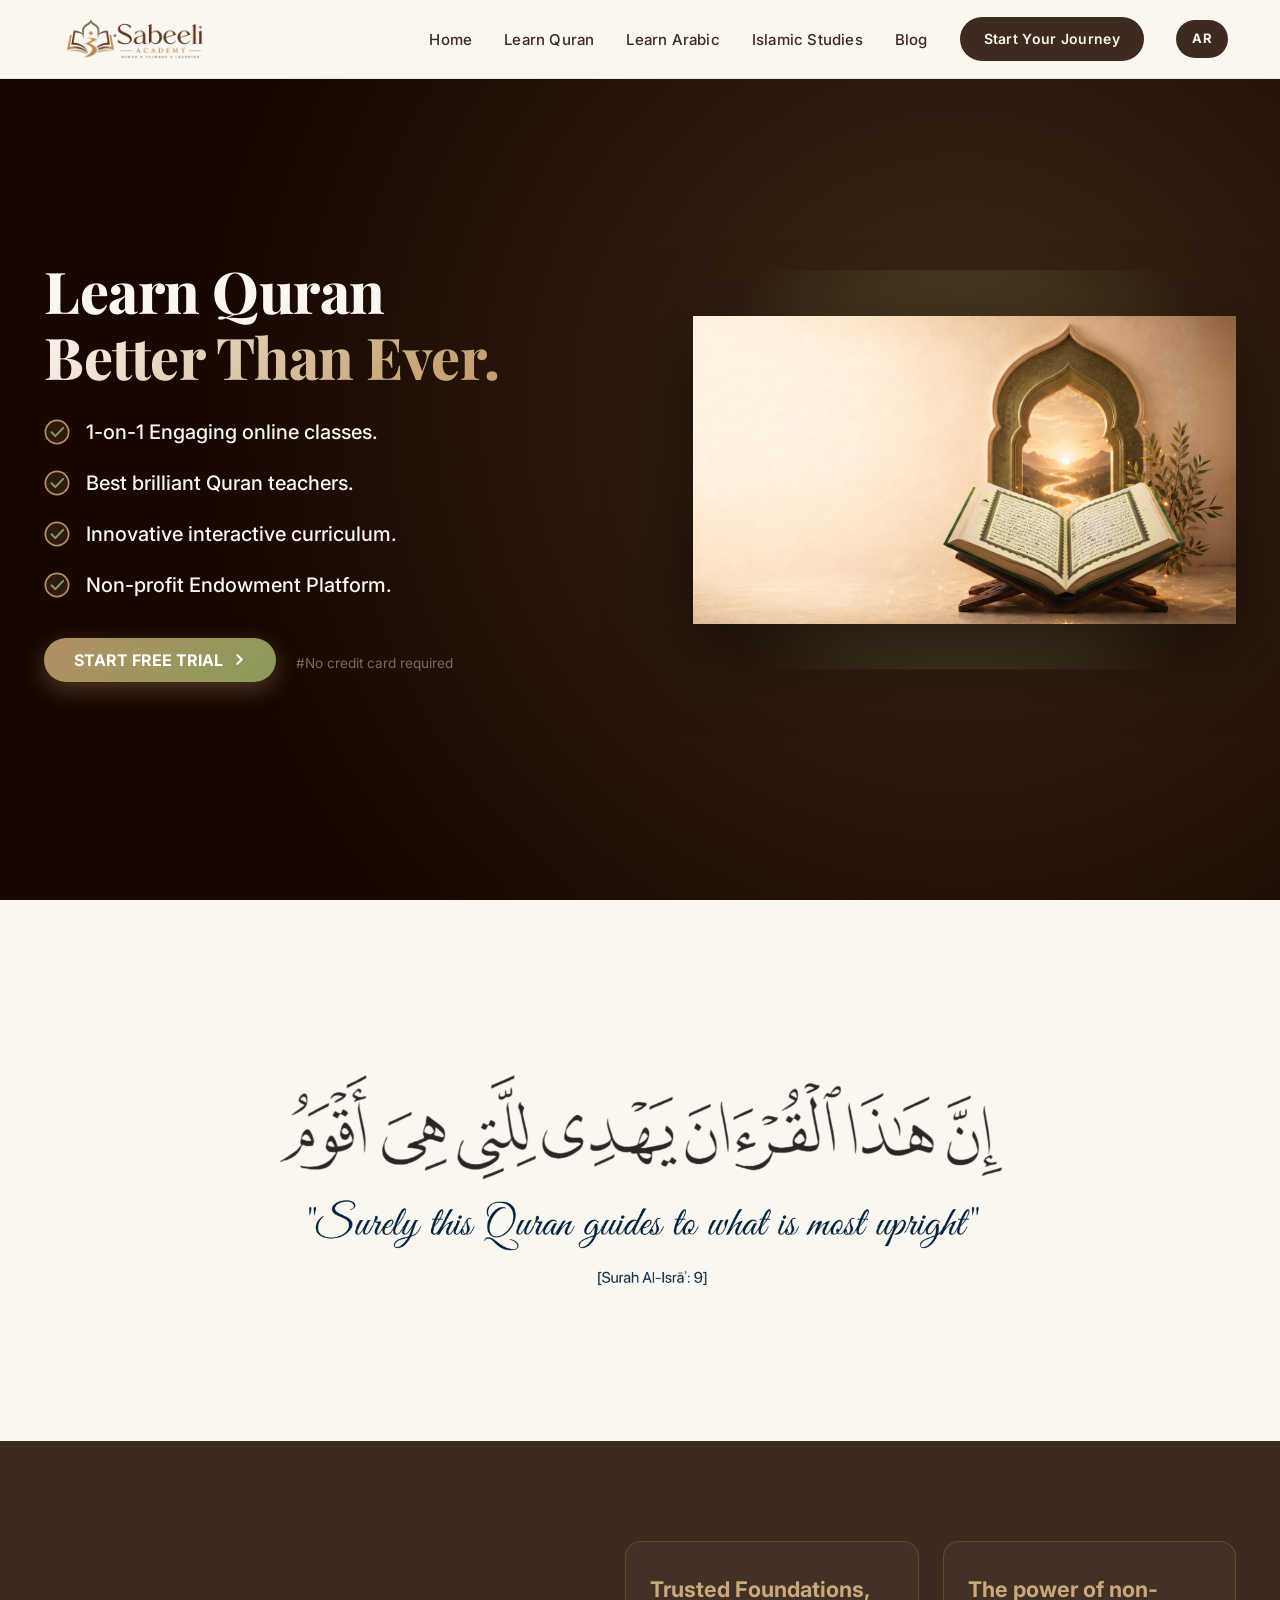
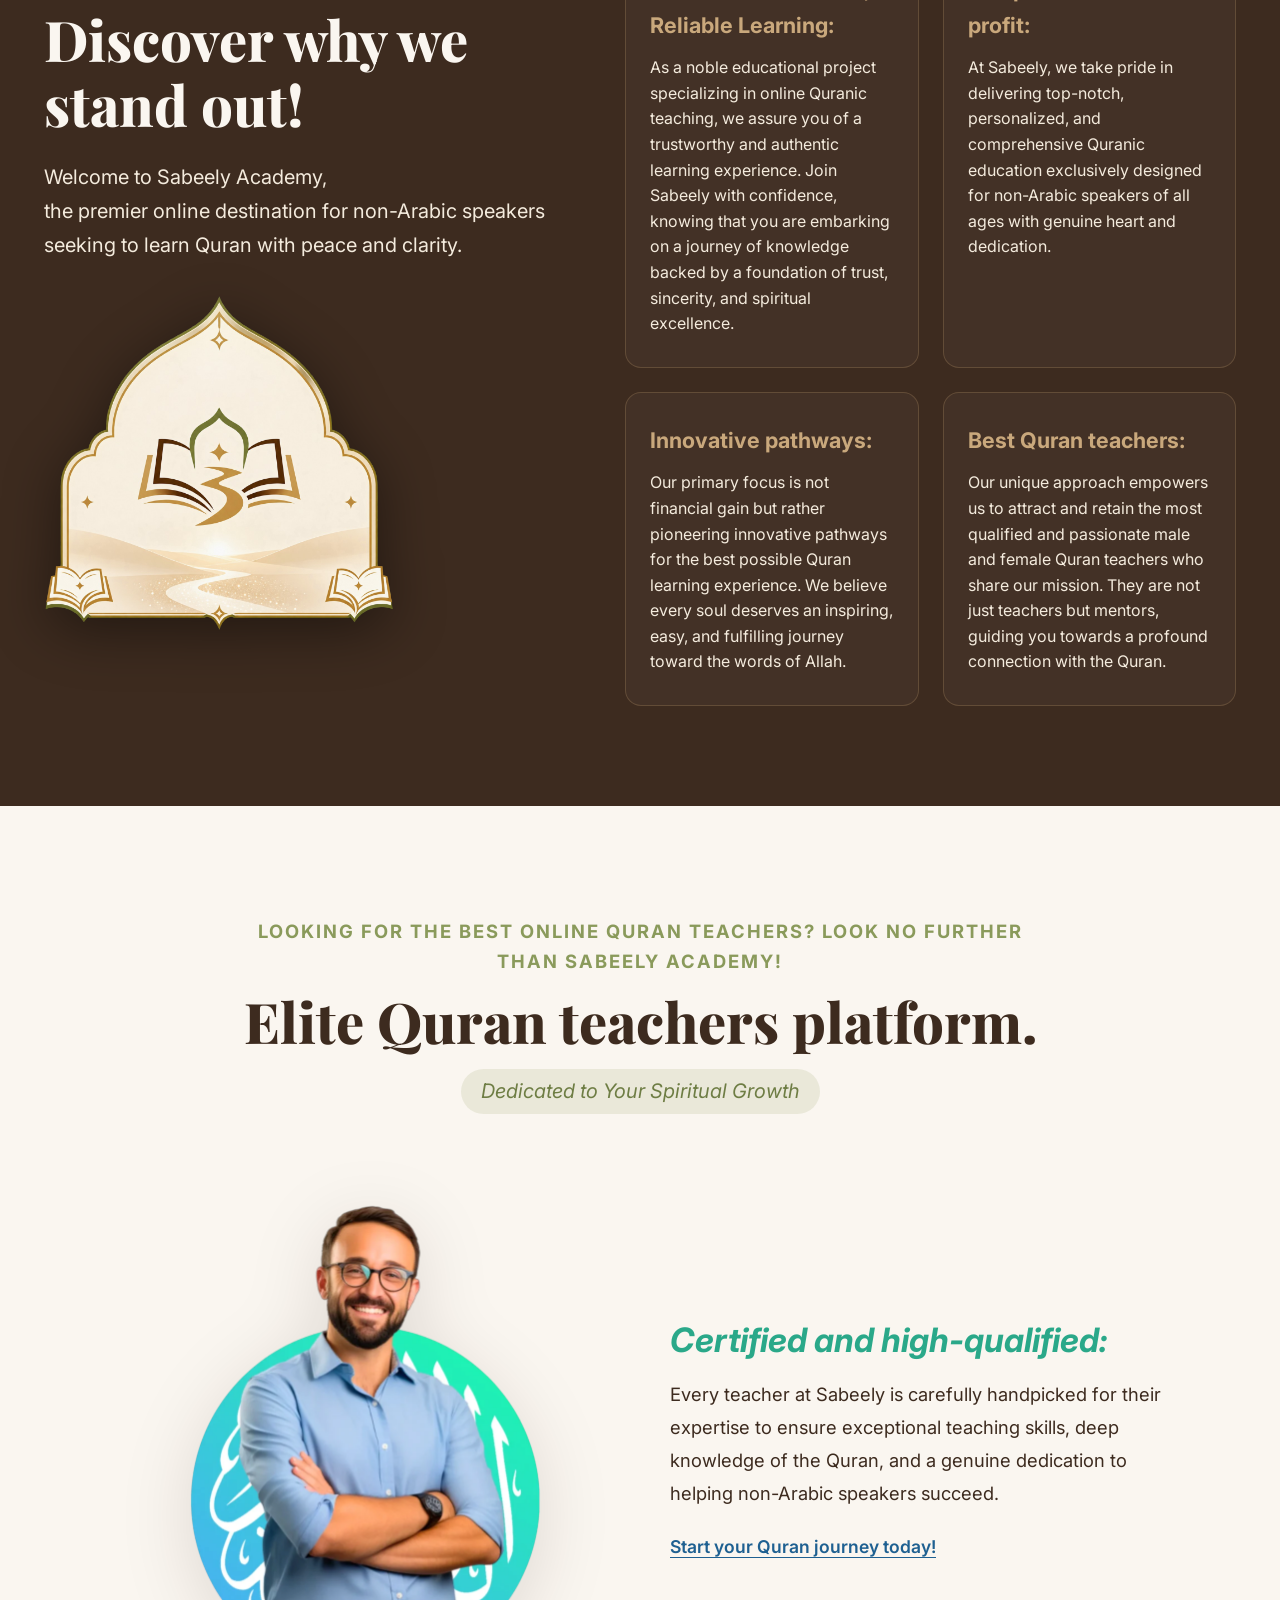
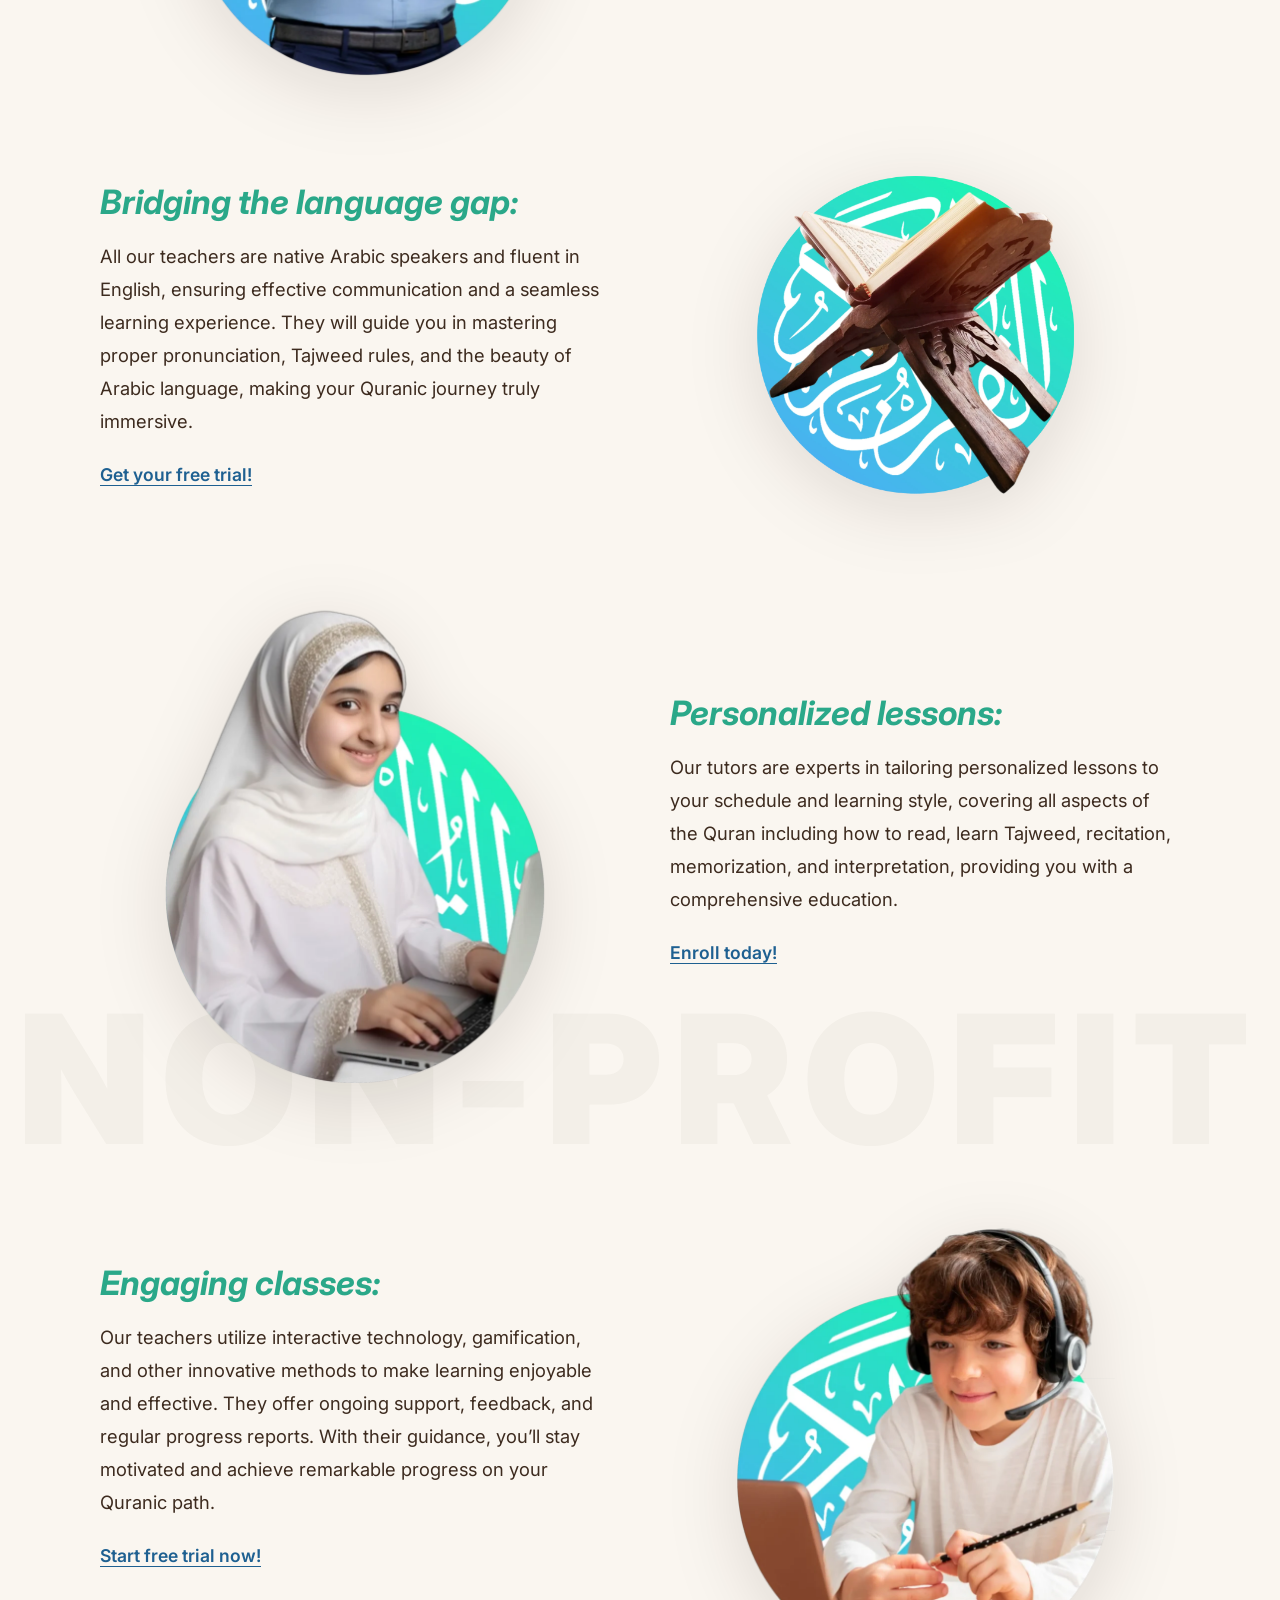
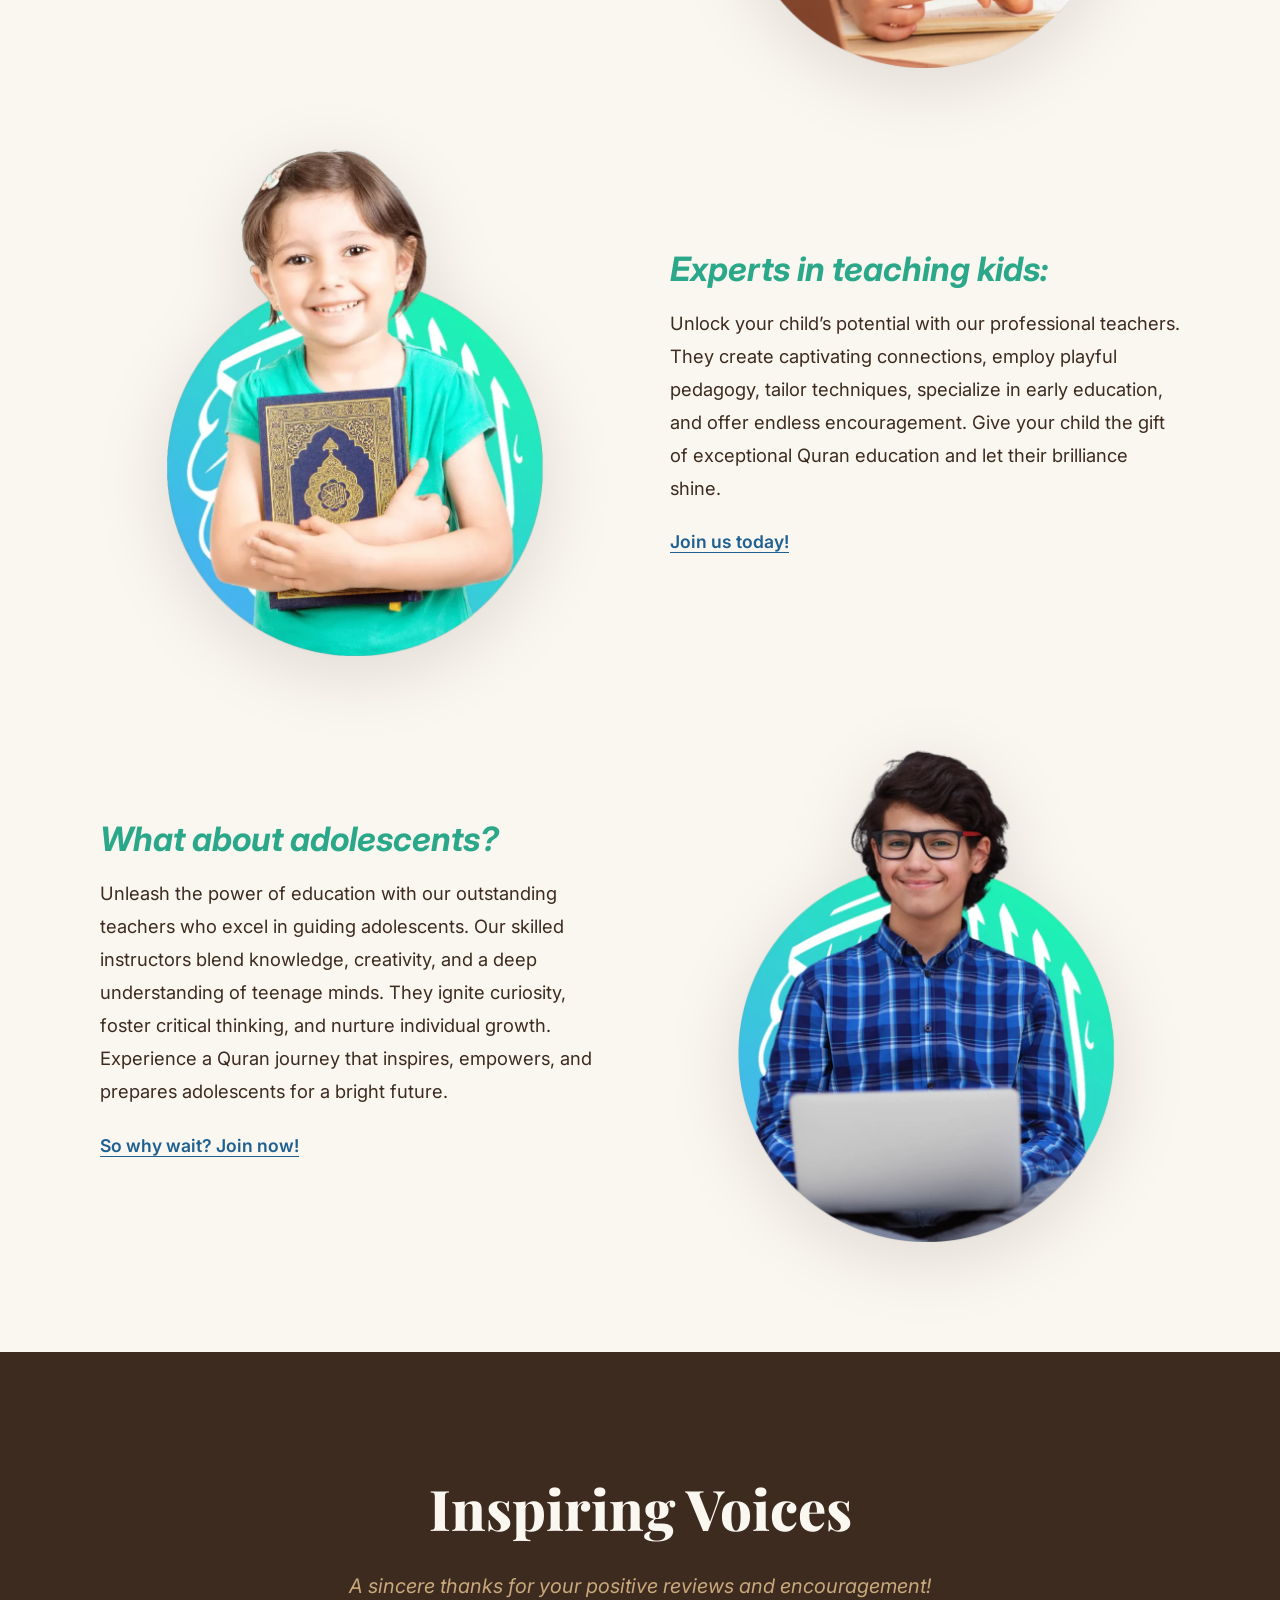
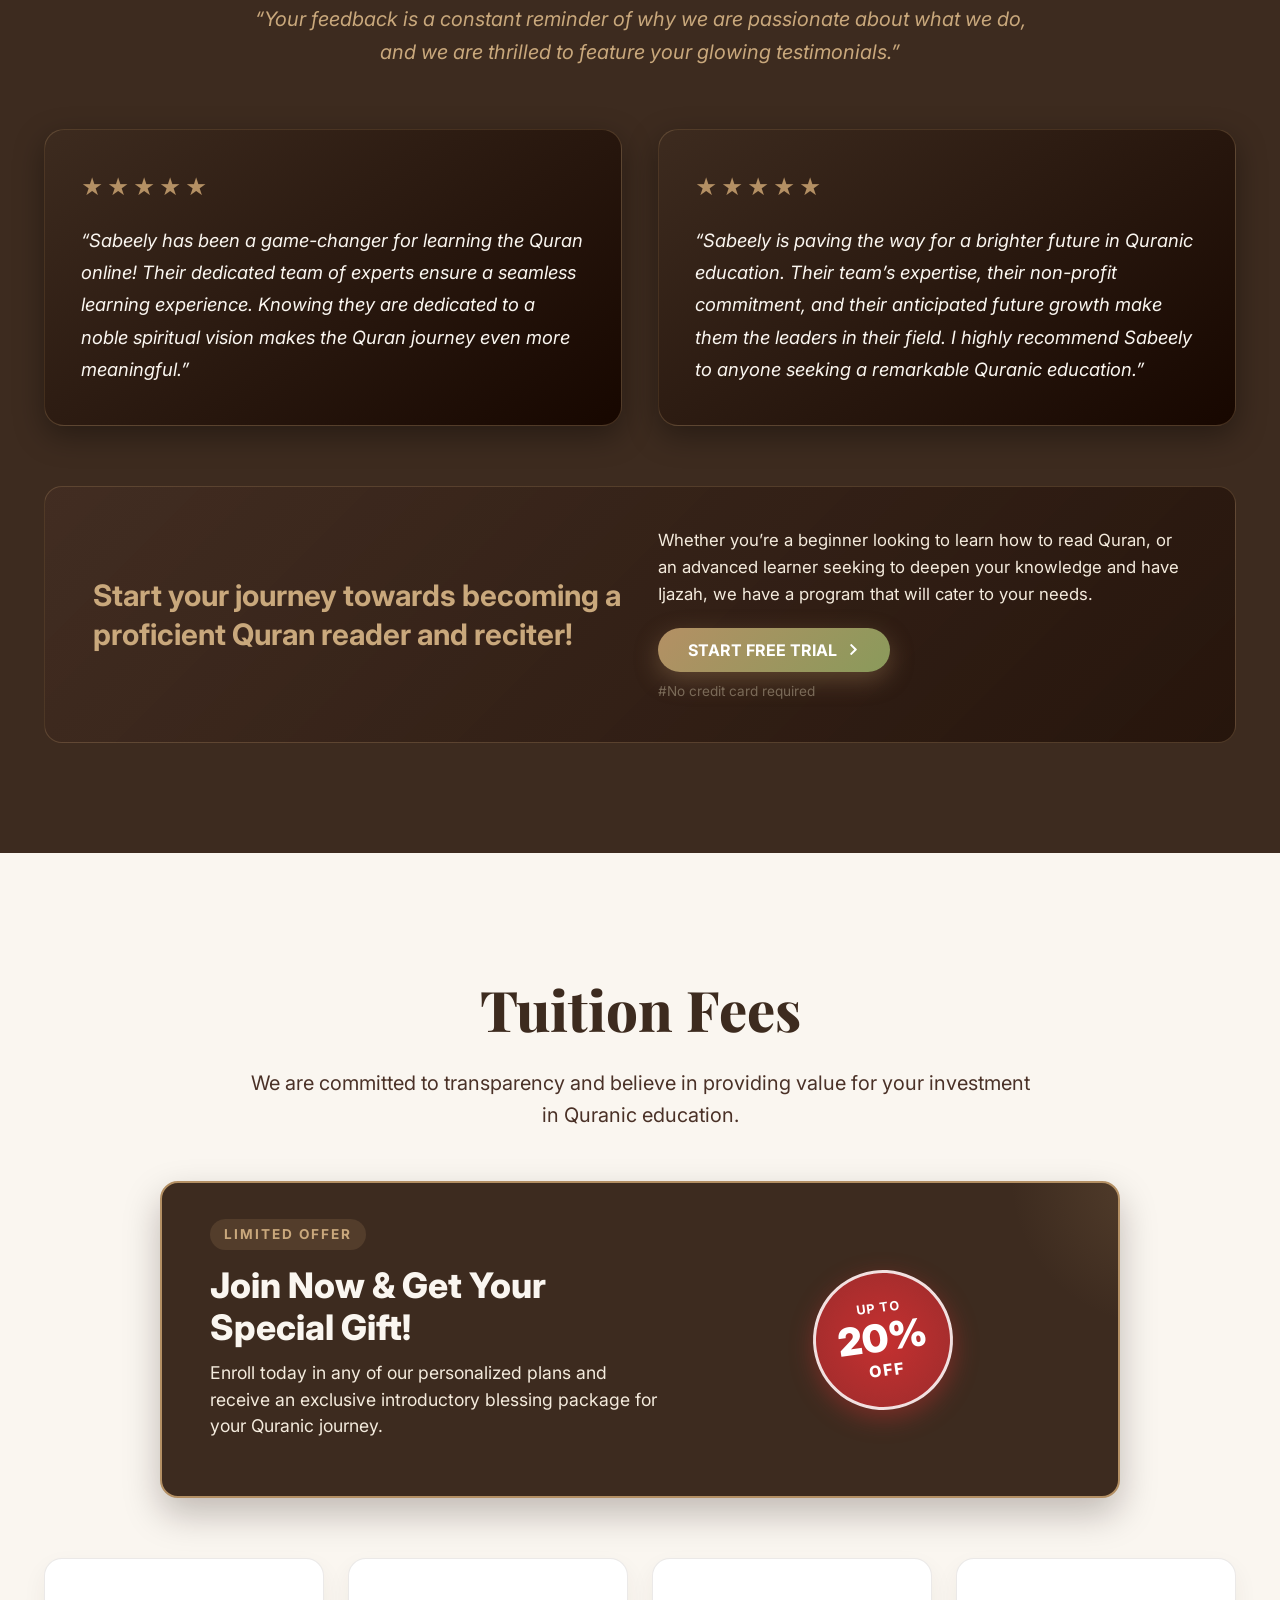
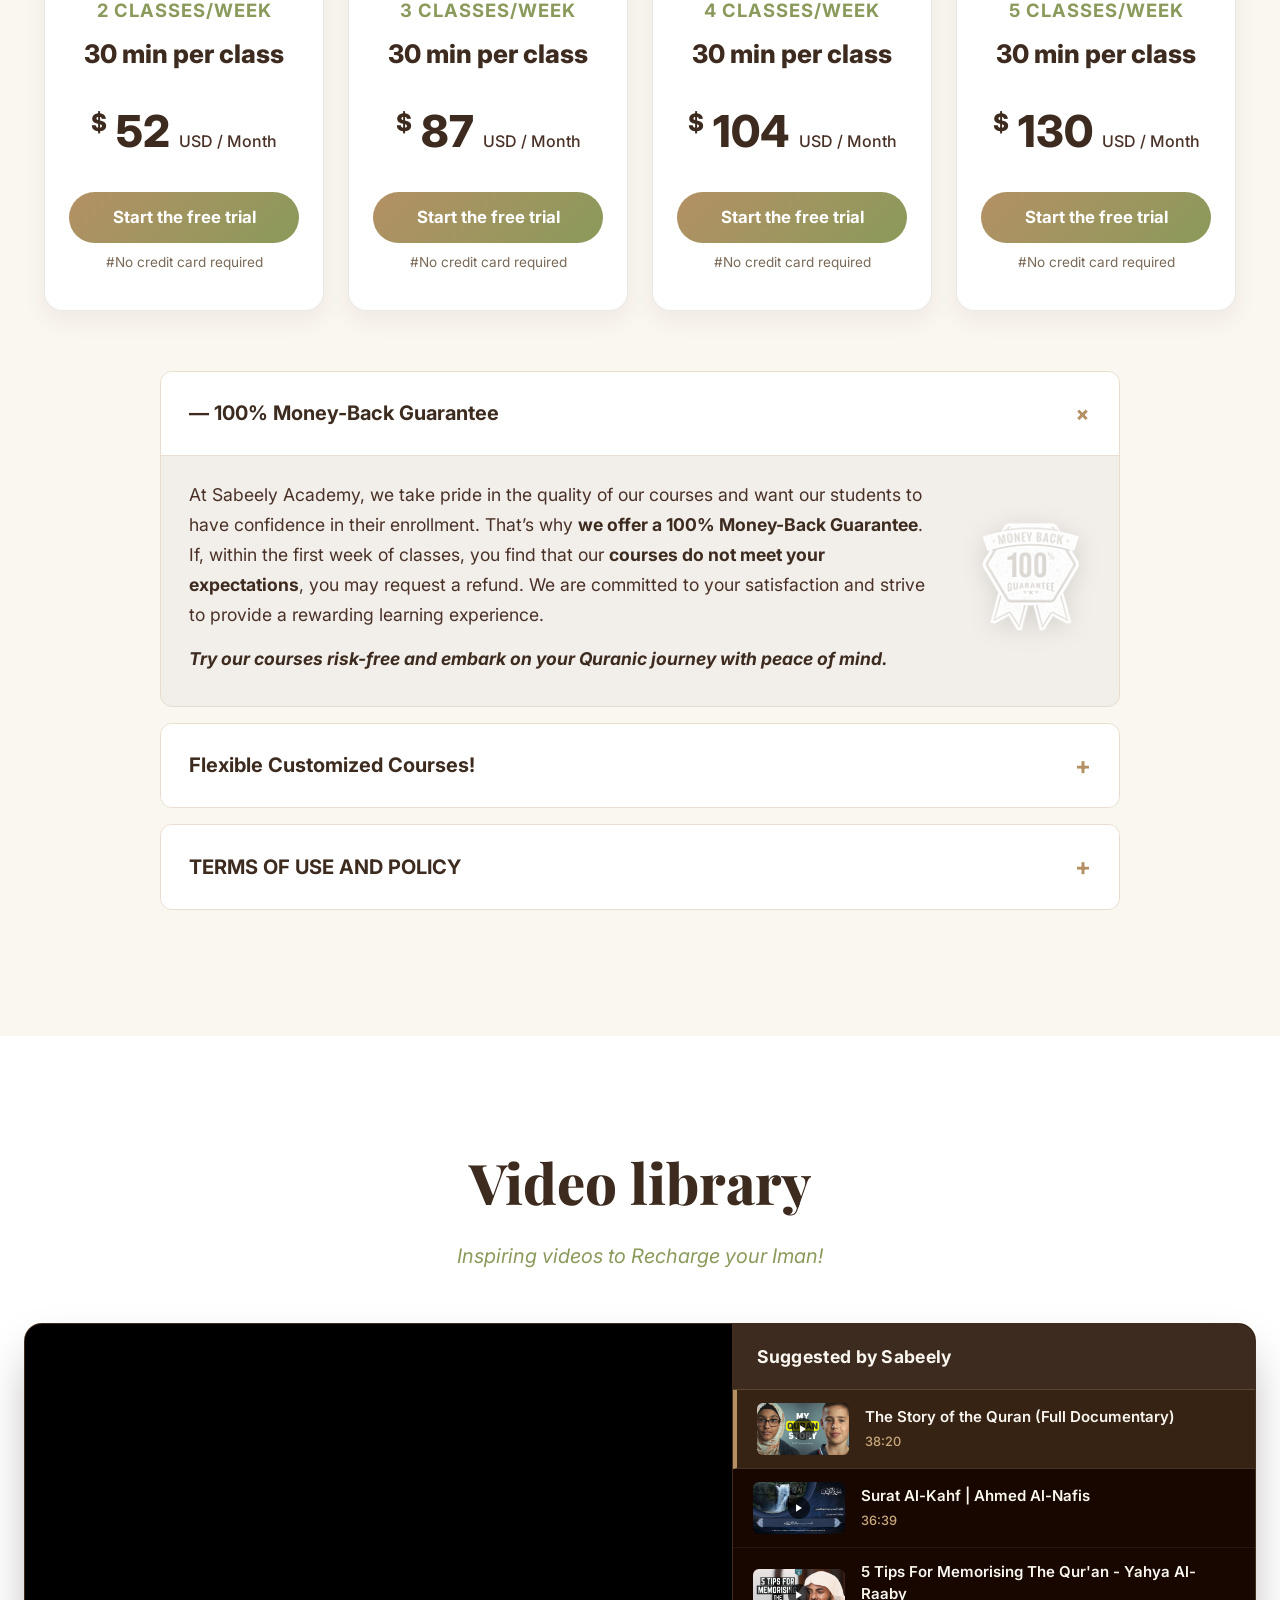
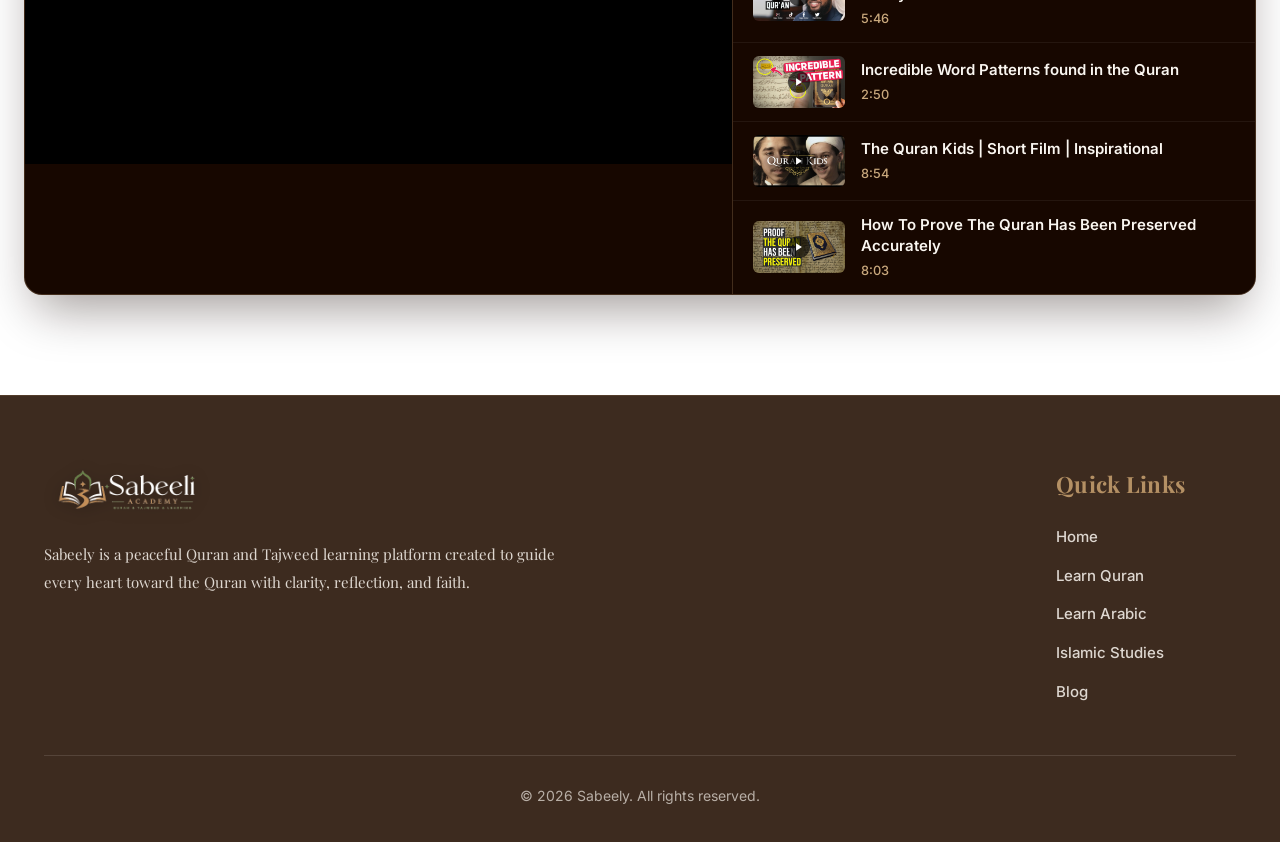
==== commit 667cb67f: "Restore original clean layout, update hero banners, emblem image, and section background colors" ====
--- a/index.html
+++ b/index.html
@@ -60,11 +60,7 @@
          HERO SECTION
          ========================================================================== -->
     <section class="hero-section" id="home">
-      <picture class="hero-bg-picture">
-        <source media="(max-width: 768px)" srcset="img/banner_hero_mobile.jpg">
-        <img src="img/Hero_Banner.png" alt="Learn Quran online banner" class="hero-bg-img" loading="eager">
-      </picture>
-      <div class="container hero-container-overlay">
+      <div class="container">
         <div class="hero-grid">
           <div class="hero-content">
             <h1 class="hero-title">
@@ -75,29 +71,29 @@
             <ul class="hero-checklist">
               <li>
                 <svg class="custom-check-svg" viewBox="0 0 38 38" fill="none">
-                  <circle cx="19" cy="19" r="17" stroke="#5F4134" stroke-width="2.5" fill="rgba(95, 65, 52, 0.15)"/>
-                  <path d="M11 19.5l5.5 5.5 11.5-12" stroke="#5F4134" stroke-width="3.5" stroke-linecap="round" stroke-linejoin="round"/>
+                  <circle cx="19" cy="19" r="17" stroke="#B49064" stroke-width="2.5" fill="rgba(180, 144, 100, 0.15)"/>
+                  <path d="M11 19.5l5.5 5.5 11.5-12" stroke="#8A9A5B" stroke-width="3" stroke-linecap="round" stroke-linejoin="round"/>
                 </svg>
                 <span>1-on-1 Engaging online classes.</span>
               </li>
               <li>
                 <svg class="custom-check-svg" viewBox="0 0 38 38" fill="none">
-                  <circle cx="19" cy="19" r="17" stroke="#5F4134" stroke-width="2.5" fill="rgba(95, 65, 52, 0.15)"/>
-                  <path d="M11 19.5l5.5 5.5 11.5-12" stroke="#5F4134" stroke-width="3.5" stroke-linecap="round" stroke-linejoin="round"/>
+                  <circle cx="19" cy="19" r="17" stroke="#B49064" stroke-width="2.5" fill="rgba(180, 144, 100, 0.15)"/>
+                  <path d="M11 19.5l5.5 5.5 11.5-12" stroke="#8A9A5B" stroke-width="3" stroke-linecap="round" stroke-linejoin="round"/>
                 </svg>
                 <span>Best brilliant Quran teachers.</span>
               </li>
               <li>
                 <svg class="custom-check-svg" viewBox="0 0 38 38" fill="none">
-                  <circle cx="19" cy="19" r="17" stroke="#5F4134" stroke-width="2.5" fill="rgba(95, 65, 52, 0.15)"/>
-                  <path d="M11 19.5l5.5 5.5 11.5-12" stroke="#5F4134" stroke-width="3.5" stroke-linecap="round" stroke-linejoin="round"/>
+                  <circle cx="19" cy="19" r="17" stroke="#B49064" stroke-width="2.5" fill="rgba(180, 144, 100, 0.15)"/>
+                  <path d="M11 19.5l5.5 5.5 11.5-12" stroke="#8A9A5B" stroke-width="3" stroke-linecap="round" stroke-linejoin="round"/>
                 </svg>
                 <span>Innovative interactive curriculum.</span>
               </li>
               <li>
                 <svg class="custom-check-svg" viewBox="0 0 38 38" fill="none">
-                  <circle cx="19" cy="19" r="17" stroke="#5F4134" stroke-width="2.5" fill="rgba(95, 65, 52, 0.15)"/>
-                  <path d="M11 19.5l5.5 5.5 11.5-12" stroke="#5F4134" stroke-width="3.5" stroke-linecap="round" stroke-linejoin="round"/>
+                  <circle cx="19" cy="19" r="17" stroke="#B49064" stroke-width="2.5" fill="rgba(180, 144, 100, 0.15)"/>
+                  <path d="M11 19.5l5.5 5.5 11.5-12" stroke="#8A9A5B" stroke-width="3" stroke-linecap="round" stroke-linejoin="round"/>
                 </svg>
                 <span>Non-profit Endowment Platform.</span>
               </li>
@@ -112,6 +108,11 @@
               </a>
               <span class="no-cc-badge">#No credit card required</span>
             </div>
+          </div>
+
+          <div class="hero-image-wrap">
+            <img src="img/Hero_Banner.png" alt="Learn Quran online with top teachers" class="hero-image-desktop" loading="eager">
+            <img src="img/banner_hero_mobile.jpg" alt="Learn Quran online with top teachers" class="hero-image-mobile" loading="eager">
           </div>
         </div>
       </div>
--- a/quranguides.css
+++ b/quranguides.css
@@ -337,47 +337,22 @@
    ========================================================================== */
 .hero-section {
   position: relative;
-  padding: 120px 0 90px;
+  padding: 100px 0 60px;
   min-height: 100vh;
   min-height: 100dvh;
   display: flex;
   align-items: center;
   justify-content: center;
-  background-color: var(--cream);
+  background: radial-gradient(circle at 75% 45%, rgba(180, 144, 100, 0.24) 0%, rgba(23, 7, 0, 0) 70%), var(--brown-darker);
   overflow: hidden;
   box-sizing: border-box;
 }
 
-.hero-bg-picture {
-  position: absolute;
-  top: 0;
-  left: 0;
-  width: 100%;
-  height: 100%;
-  z-index: 0;
-  overflow: hidden;
-}
-
-.hero-bg-img {
-  width: 100%;
-  height: 100%;
-  object-fit: cover;
-  object-position: center right;
-  display: block;
-}
-
-.hero-container-overlay {
-  position: relative;
-  z-index: 2;
-  width: 100%;
-}
-
 .hero-grid {
   display: grid;
-  grid-template-columns: 1fr;
-  max-width: 650px;
-  align-items: center;
-  gap: 32px;
+  grid-template-columns: 1.05fr 0.95fr;
+  align-items: center;
+  gap: 48px;
   width: 100%;
 }
 
@@ -387,19 +362,7 @@
   line-height: 1.14;
   margin-bottom: 26px;
   letter-spacing: -0.5px;
-  color: var(--brown-dark);
   font-family: var(--font-heading), var(--font-family);
-}
-
-.hero-title span {
-  color: var(--brown-dark);
-}
-
-.hero-section .gradient-title {
-  background: linear-gradient(135deg, #5F4134 0%, #3D2B1F 100%);
-  -webkit-background-clip: text;
-  -webkit-text-fill-color: transparent;
-  display: block;
 }
 
 .hero-checklist {
@@ -412,14 +375,9 @@
   align-items: center;
   gap: 16px;
   font-size: 1.25rem;
-  font-weight: 600;
+  font-weight: 500;
   margin-bottom: 18px;
-  color: var(--brown-dark);
-}
-
-.hero-section .no-cc-badge {
-  color: var(--brown-dark);
-  font-weight: 700;
+  color: var(--cream);
 }
 
 .custom-check-svg {
@@ -1691,80 +1649,82 @@
     display: block;
   }
   .hero-section {
-    padding: 100px 0 60px;
-    min-height: 85vh;
-    min-height: 85dvh;
-    text-align: left;
-    display: flex;
-    align-items: center;
-  }
-  .hero-bg-img {
-    object-position: center center;
+    padding-top: 85px;
+    padding-bottom: 35px;
+    text-align: center;
+    min-height: auto;
   }
   .hero-grid {
-    display: block;
-    width: 100%;
-    max-width: 100%;
-  }
-  .hero-content {
     display: flex;
     flex-direction: column;
-    align-items: flex-start;
-    text-align: left;
-    max-width: 62%;
-    width: 100%;
+    align-items: center;
+    gap: 16px;
+  }
+  .hero-content {
+    display: contents;
   }
   .hero-title {
     order: 1;
-    font-size: 1.45rem;
-    line-height: 1.25;
+    font-size: 2.1rem;
+    line-height: 1.2;
     margin-bottom: 12px;
-    text-align: left;
-    color: #3D2B1F;
+    text-align: center;
   }
   .hero-checklist {
     order: 2;
+    display: inline-block;
+    text-align: left;
+    margin: 0 auto 14px;
+  }
+  .hero-checklist li {
+    font-size: 1.02rem;
+    margin-bottom: 10px;
+    gap: 10px;
+  }
+  .custom-check-svg {
+    width: 22px;
+    height: 22px;
+  }
+  .hero-image-wrap {
+    order: 3;
+    margin: 6px auto 16px;
+    width: 100%;
+    max-width: 320px;
+  }
+  .hero-image-desktop {
+    display: none;
+  }
+  .hero-image-mobile {
     display: block;
-    text-align: left;
-    margin: 0 0 14px 0;
+    max-width: 280px;
+    max-height: 330px;
     width: 100%;
-  }
-  .hero-checklist li {
-    font-size: 0.85rem;
-    line-height: 1.3;
-    margin-bottom: 7px;
-    gap: 8px;
-    color: #3D2B1F;
-    font-weight: 600;
-  }
-  .custom-check-svg {
-    width: 16px;
-    height: 16px;
-    flex-shrink: 0;
+    height: auto;
+    margin: 0 auto;
+    object-fit: contain;
+    filter: drop-shadow(0 15px 30px rgba(0, 0, 0, 0.45));
   }
   .hero-cta {
     order: 4;
     flex-direction: column;
-    align-items: flex-start;
-    justify-content: flex-start;
-    gap: 6px;
+    align-items: center;
+    justify-content: center;
+    gap: 8px;
     width: 100%;
-    text-align: left;
   }
   .hero-cta .btn-primary {
     width: auto;
-    padding: 9px 18px;
-    font-size: 0.8rem;
+    max-width: 280px;
+    padding: 13px 28px;
+    font-size: 0.95rem;
     letter-spacing: 0.5px;
     justify-content: center;
-    border-radius: 50px;
-  }
-  .hero-section .no-cc-badge {
-    font-size: 0.72rem;
-    text-align: left;
+  }
+  .no-cc-badge {
+    font-size: 0.85rem;
+    opacity: 0.8;
+    text-align: center;
     display: block;
-    color: #3D2B1F;
-    font-weight: 700;
   }
   .why-us-grid {
     grid-template-columns: 1fr;
@@ -1973,7 +1933,12 @@
     font-size: 2rem;
   }
   .hero-title {
-    font-size: 1.35rem;
+    font-size: 2rem;
+  }
+  .btn-primary {
+    font-size: 1rem;
+    padding: 12px 26px;
+    width: 100%;
   }
   .container {
     padding: 0 16px;
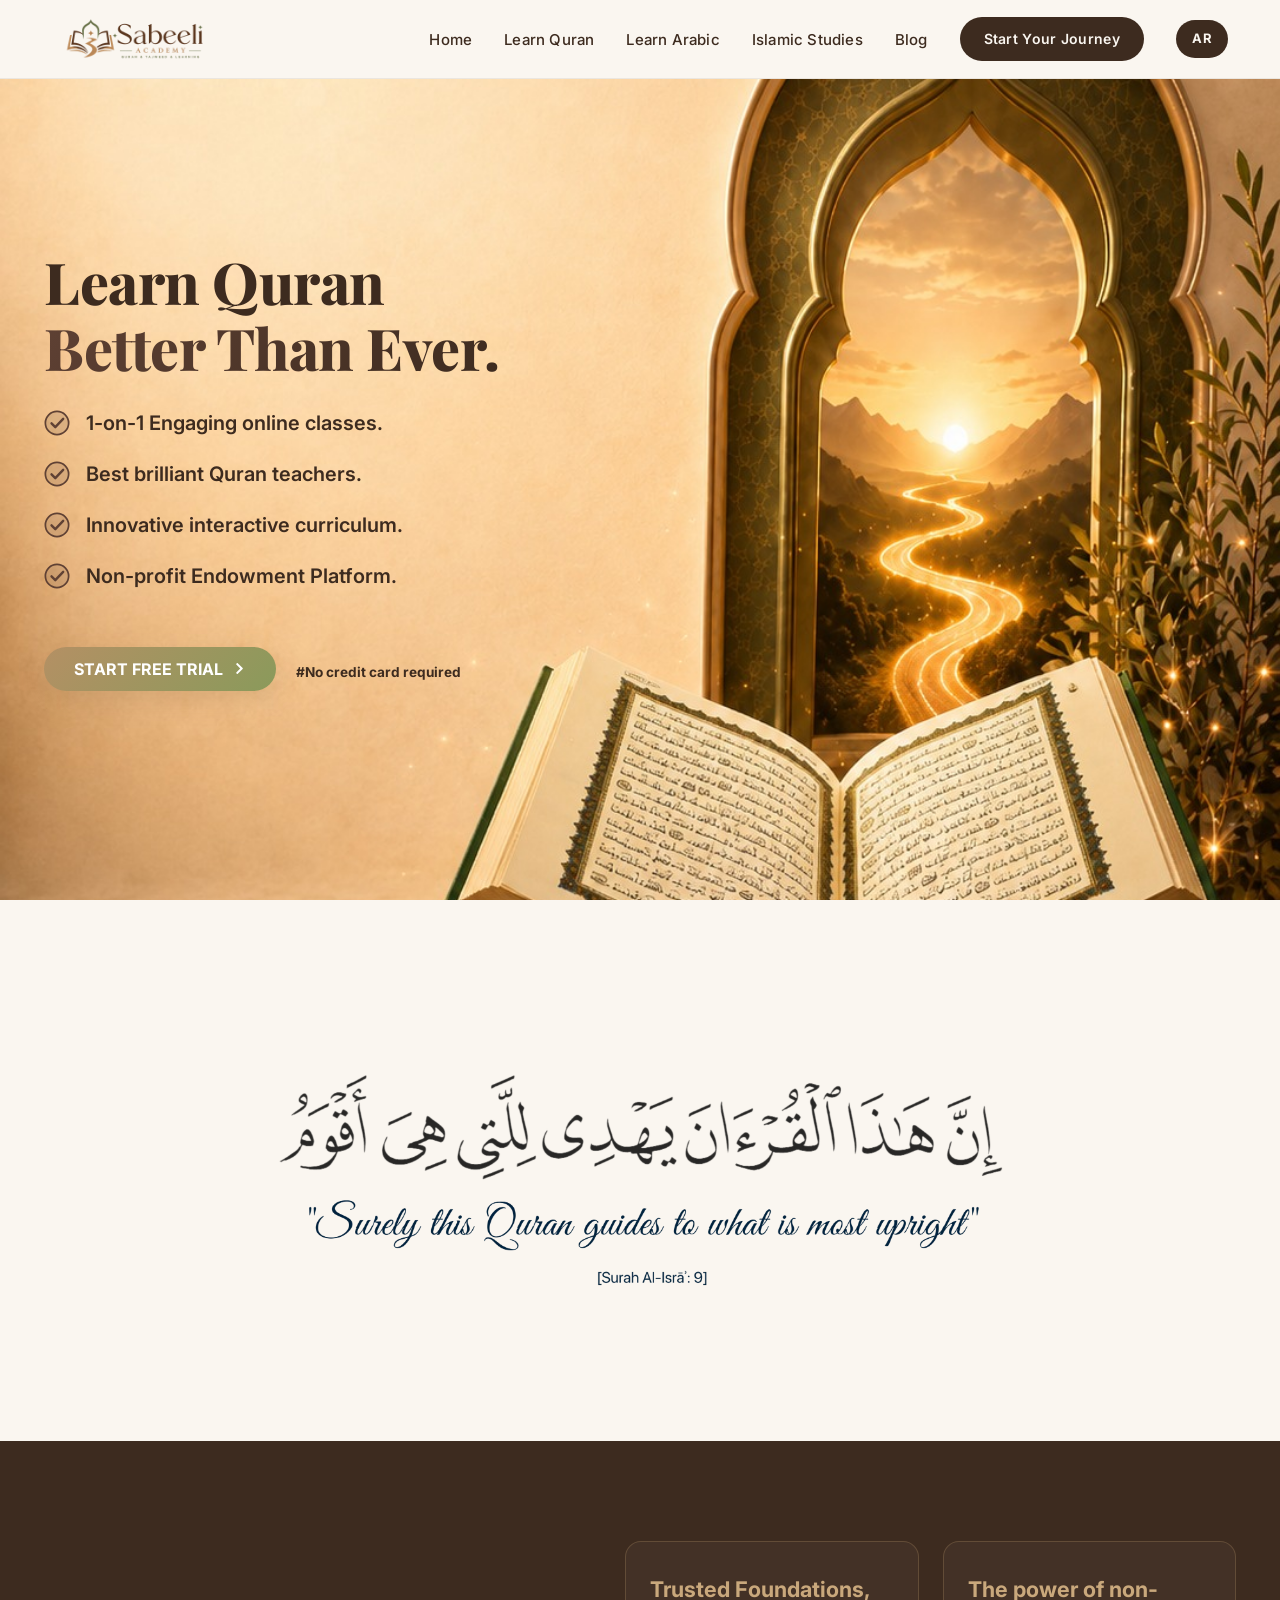
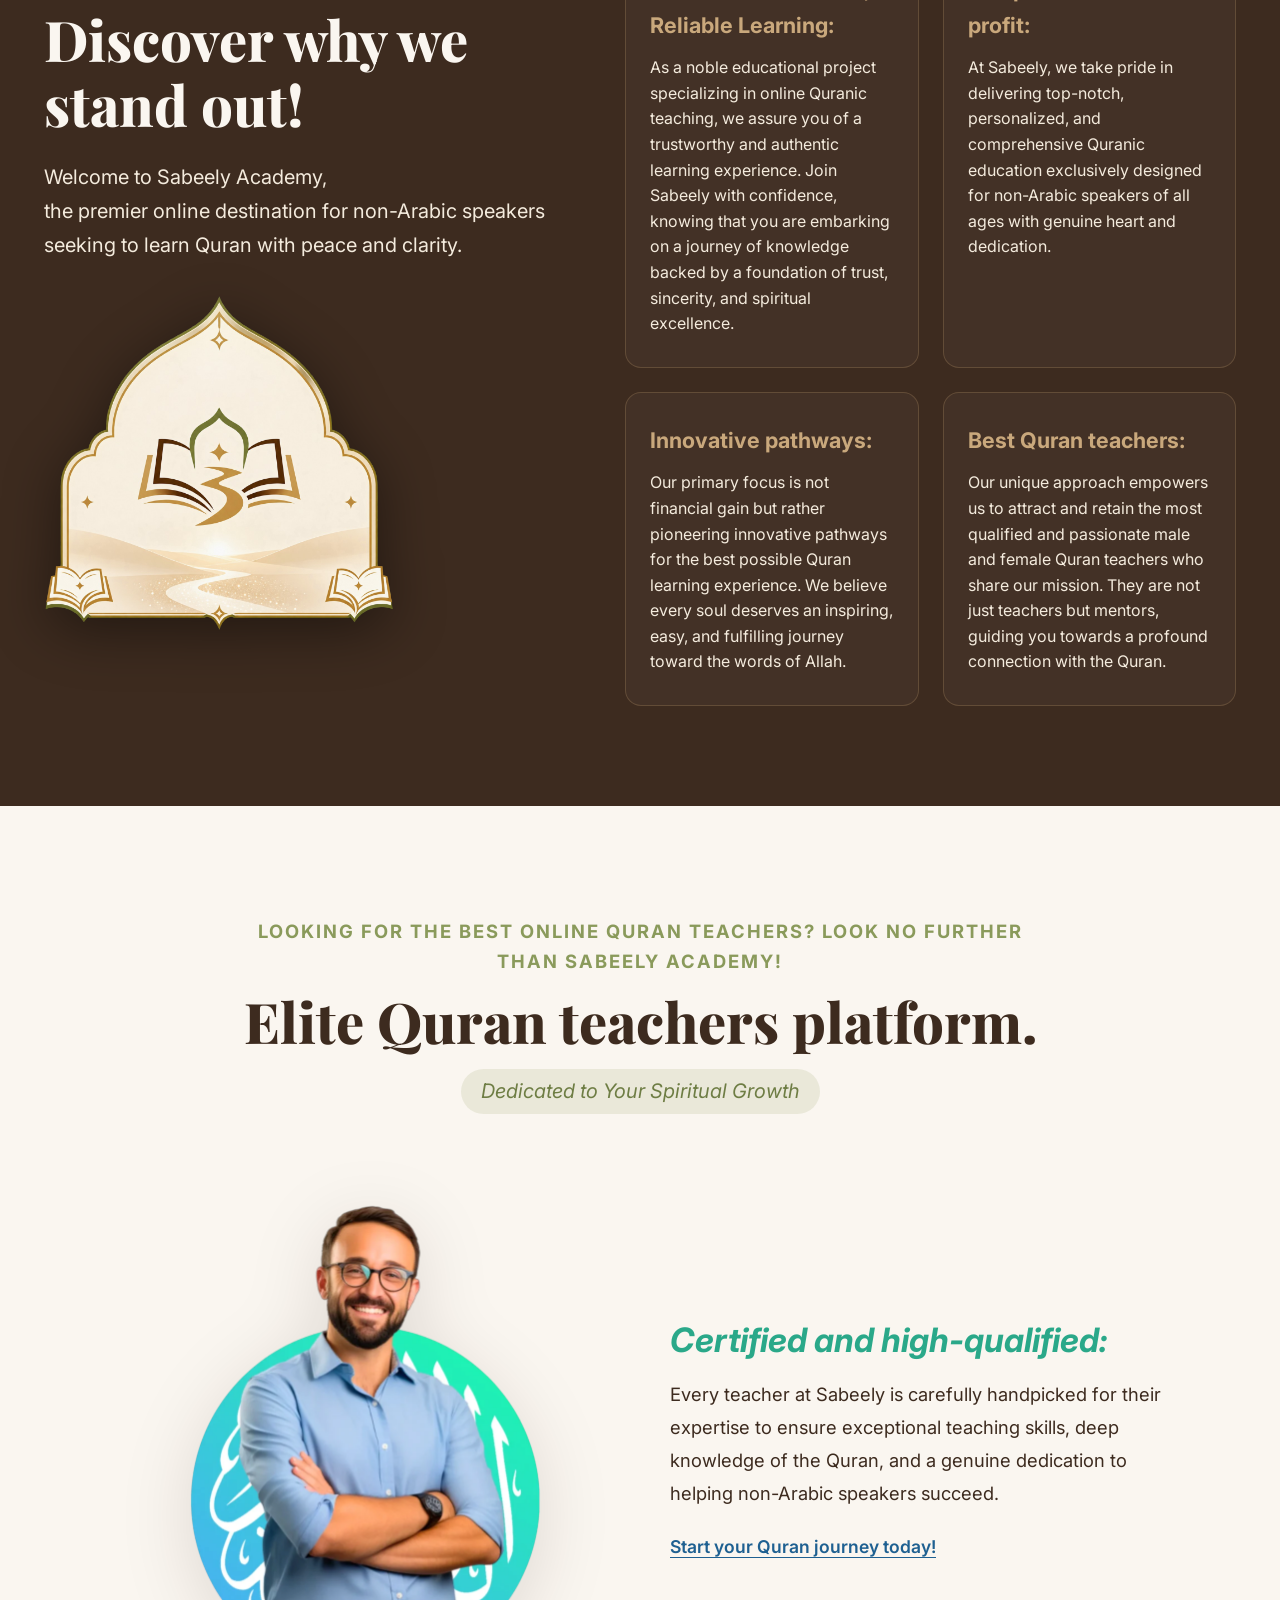
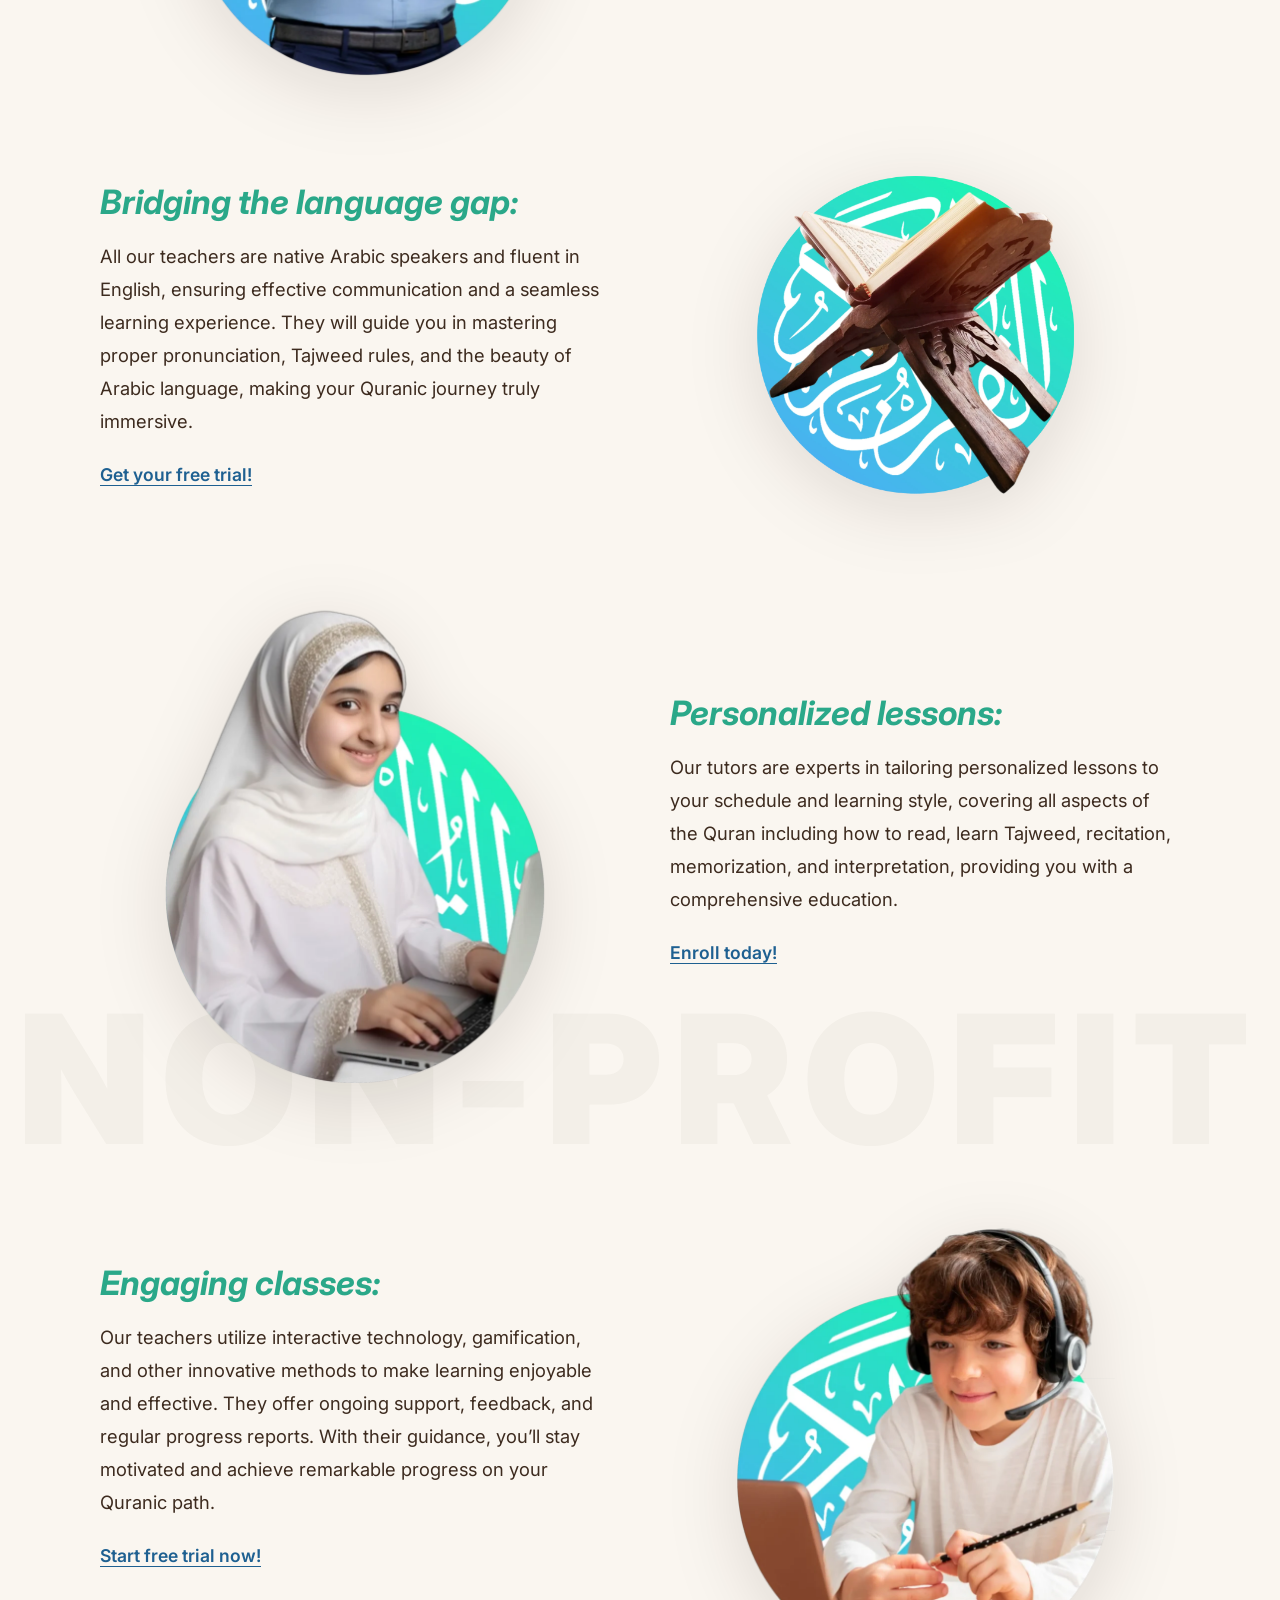
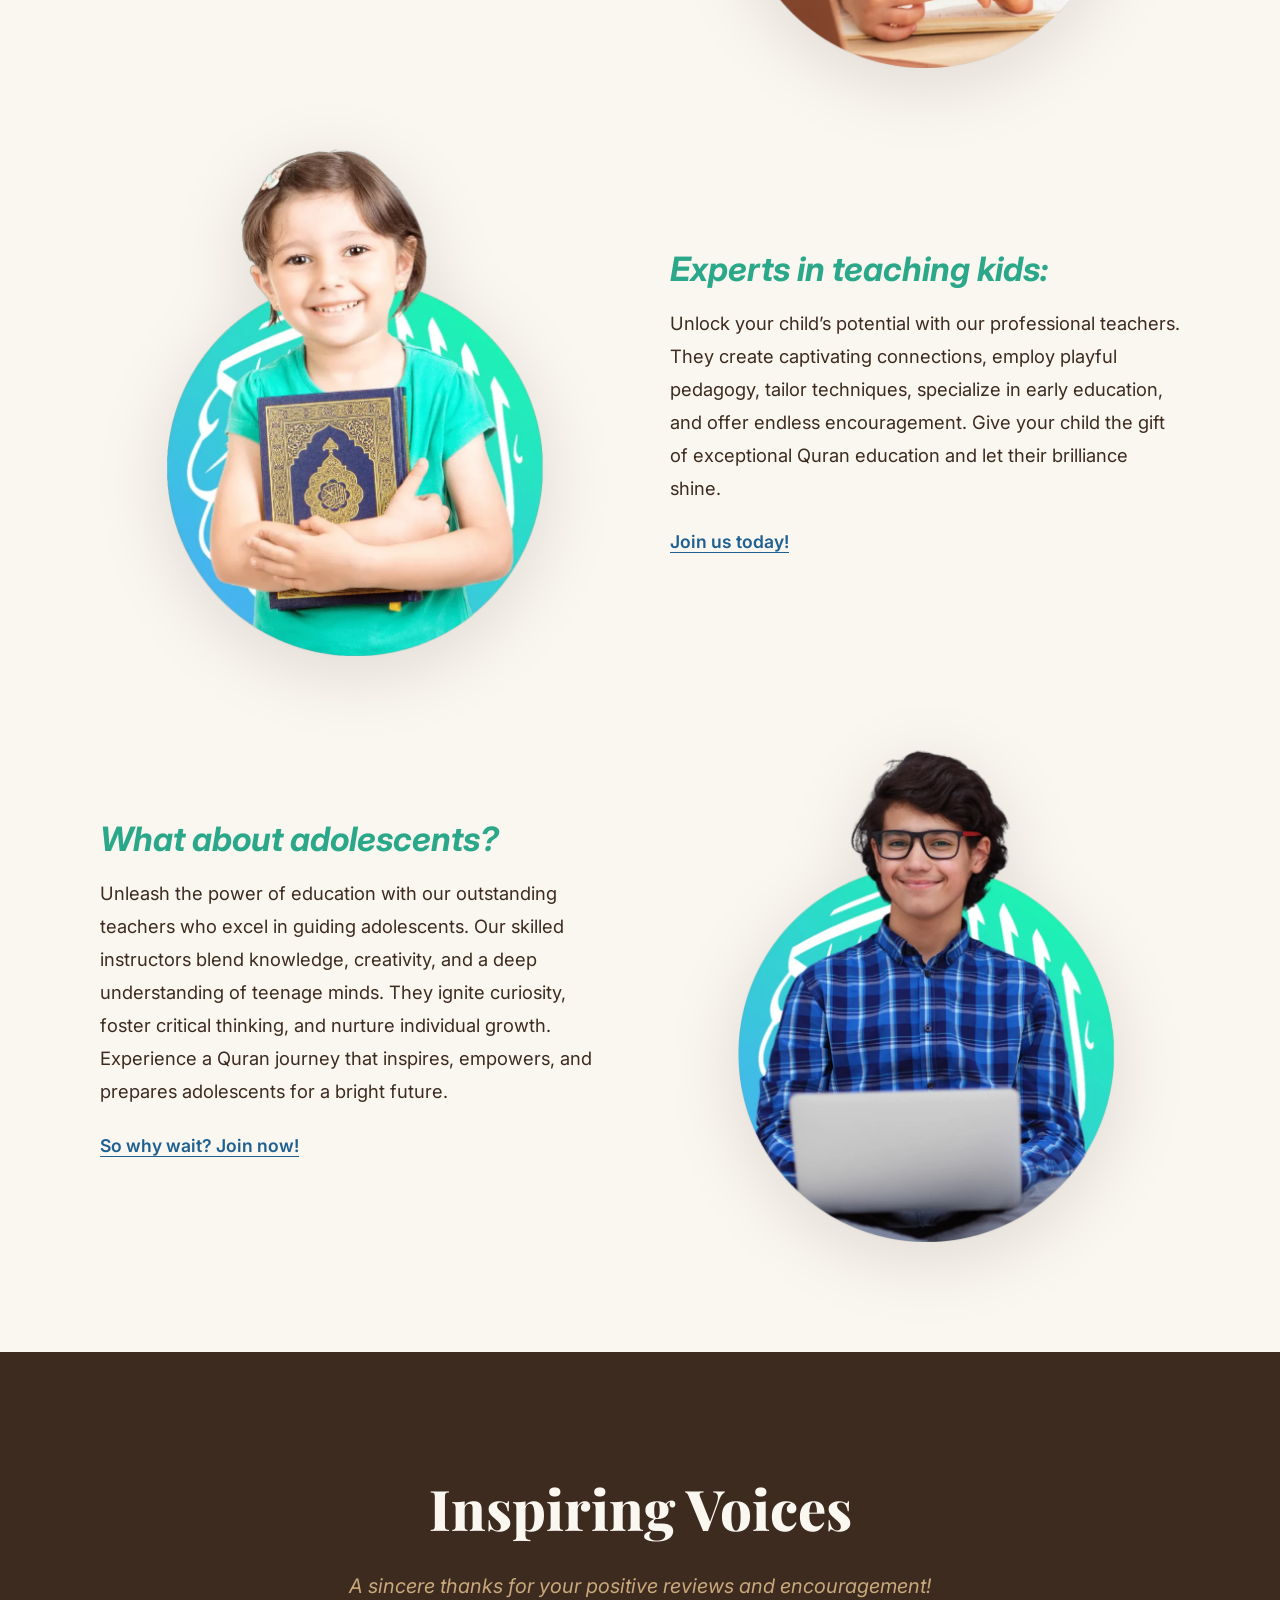
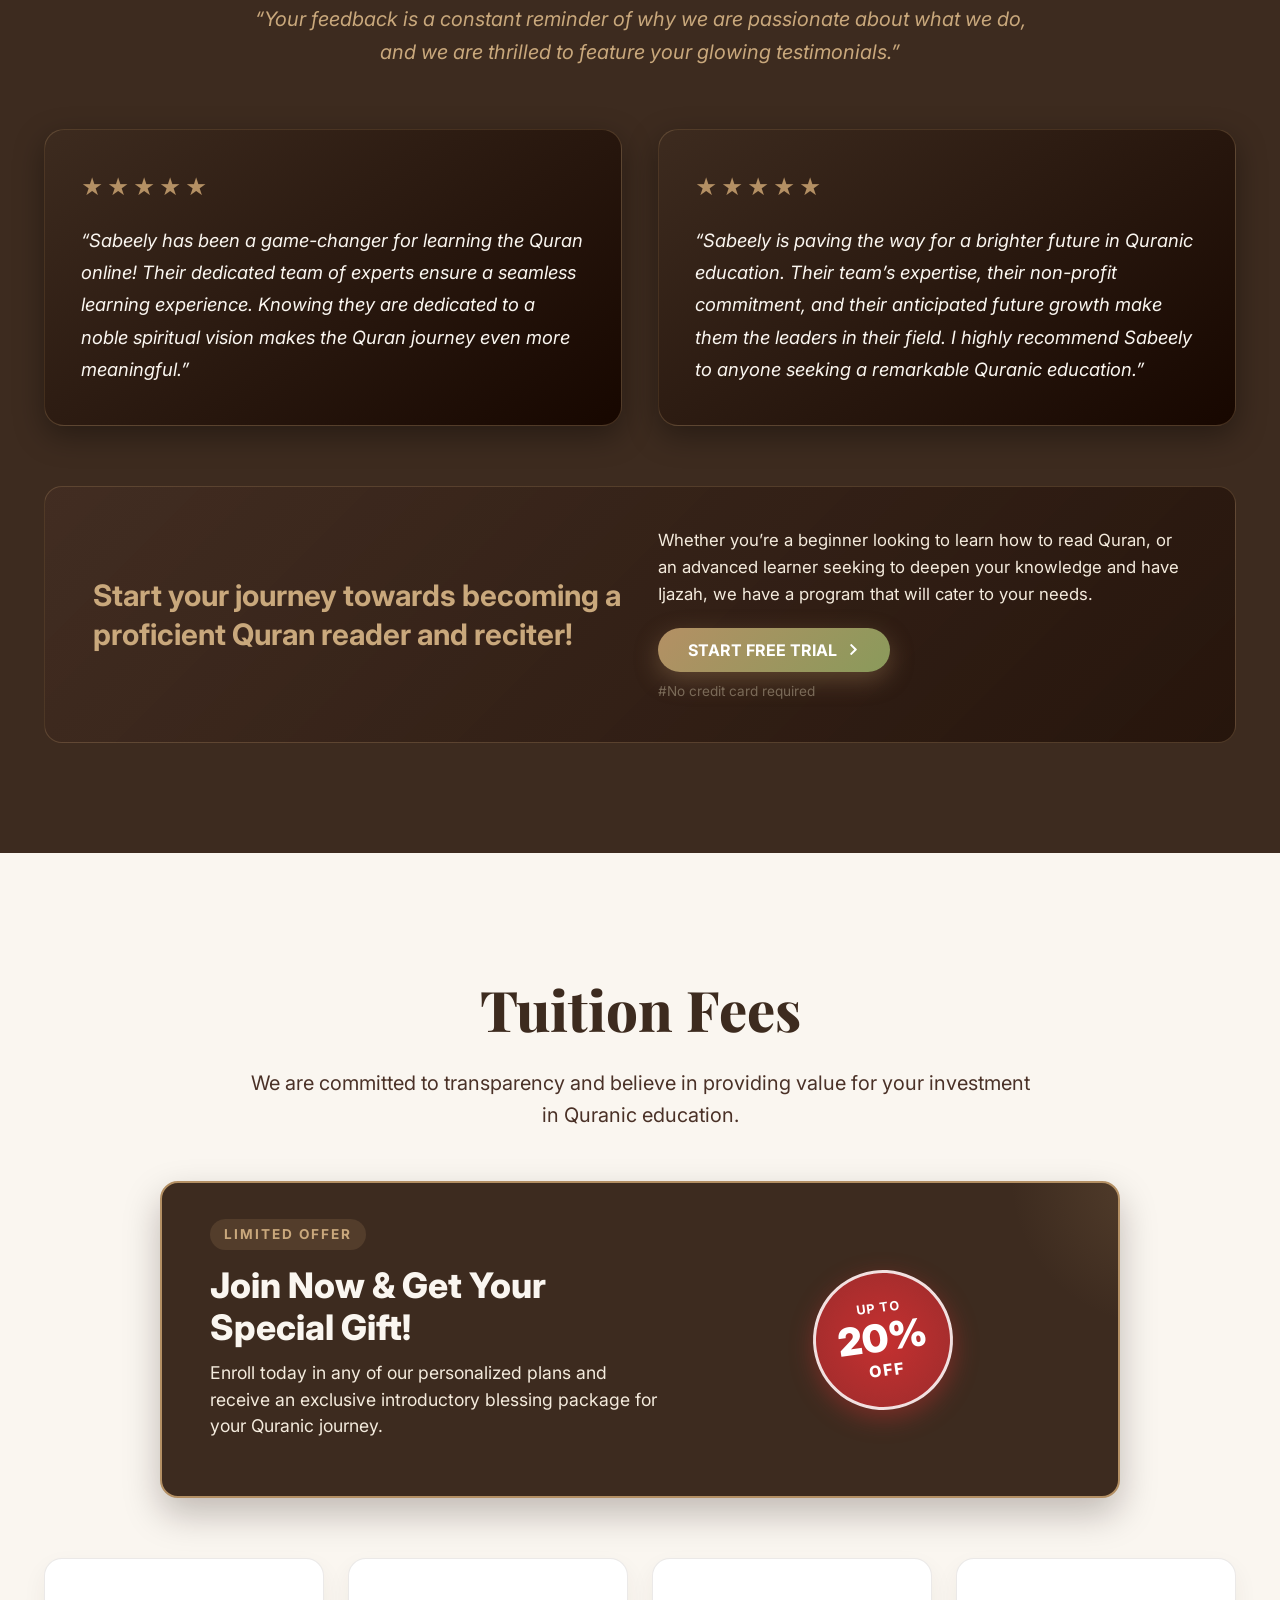
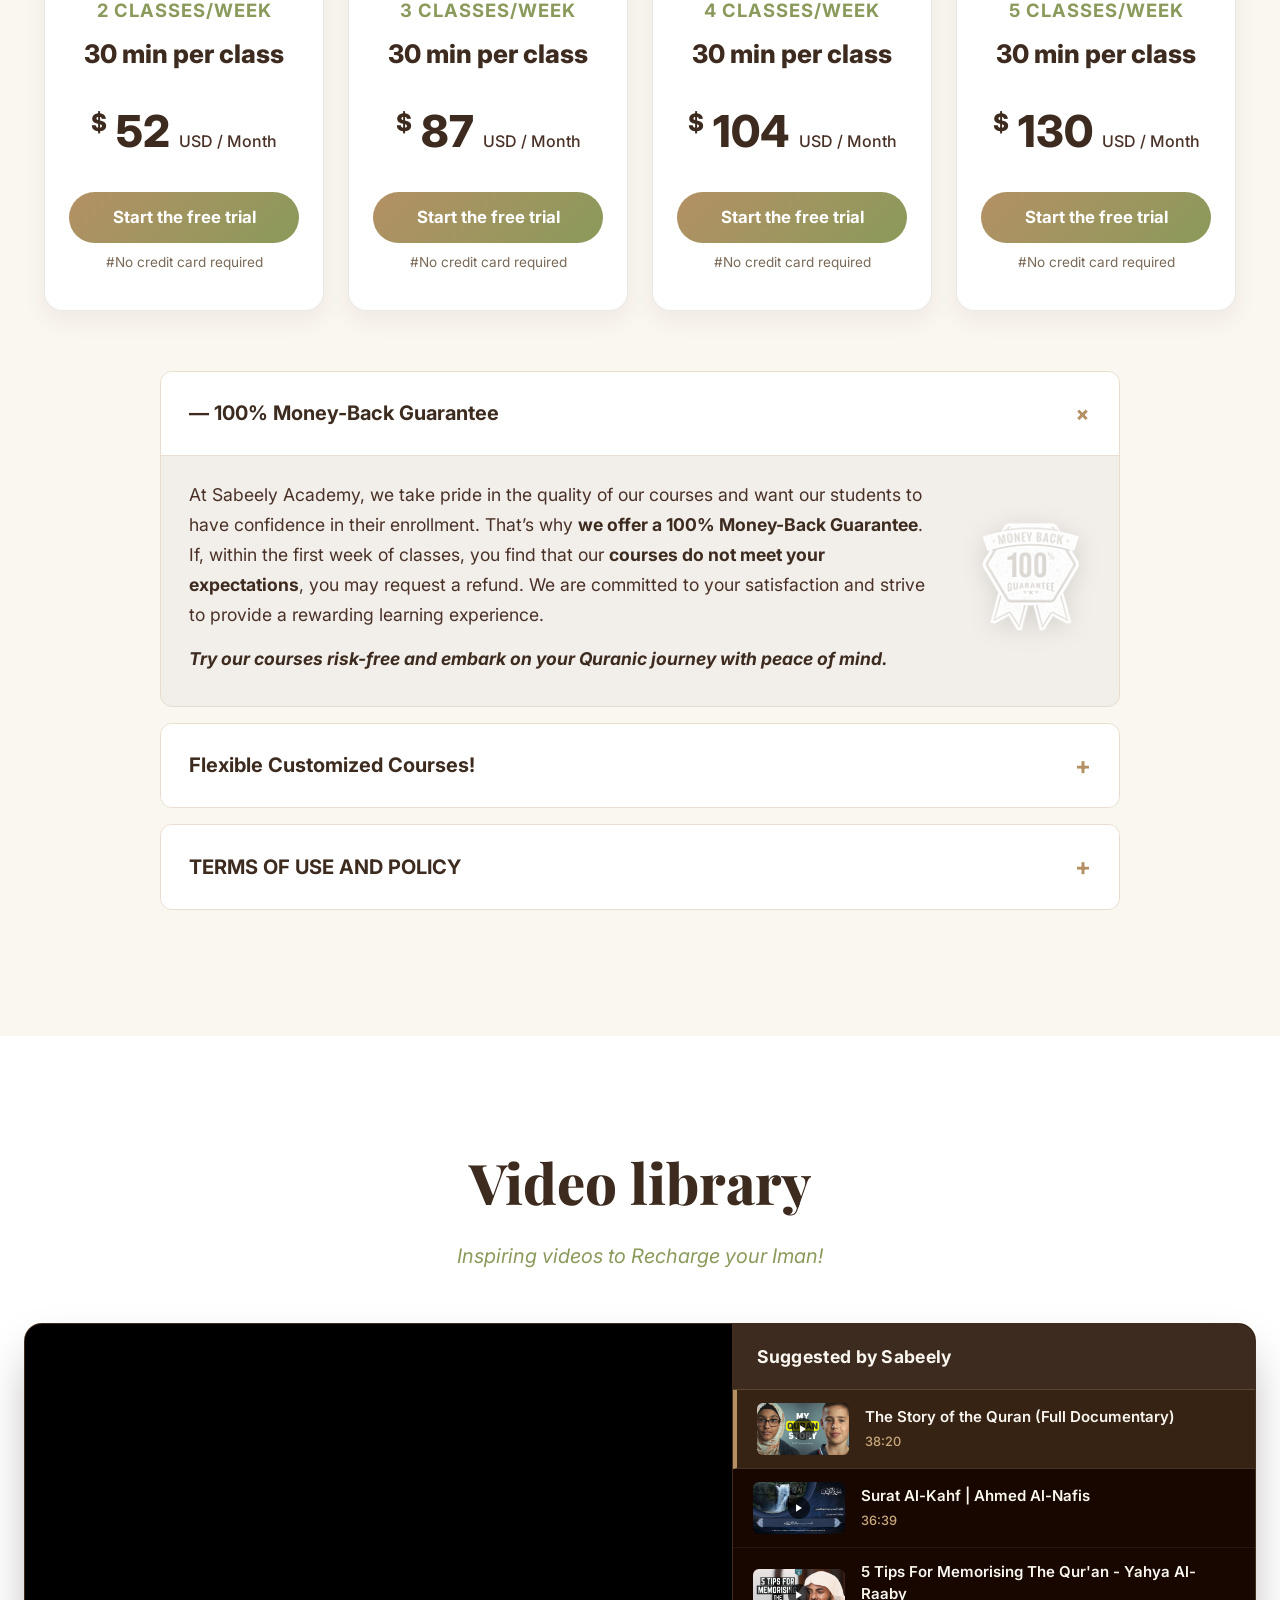
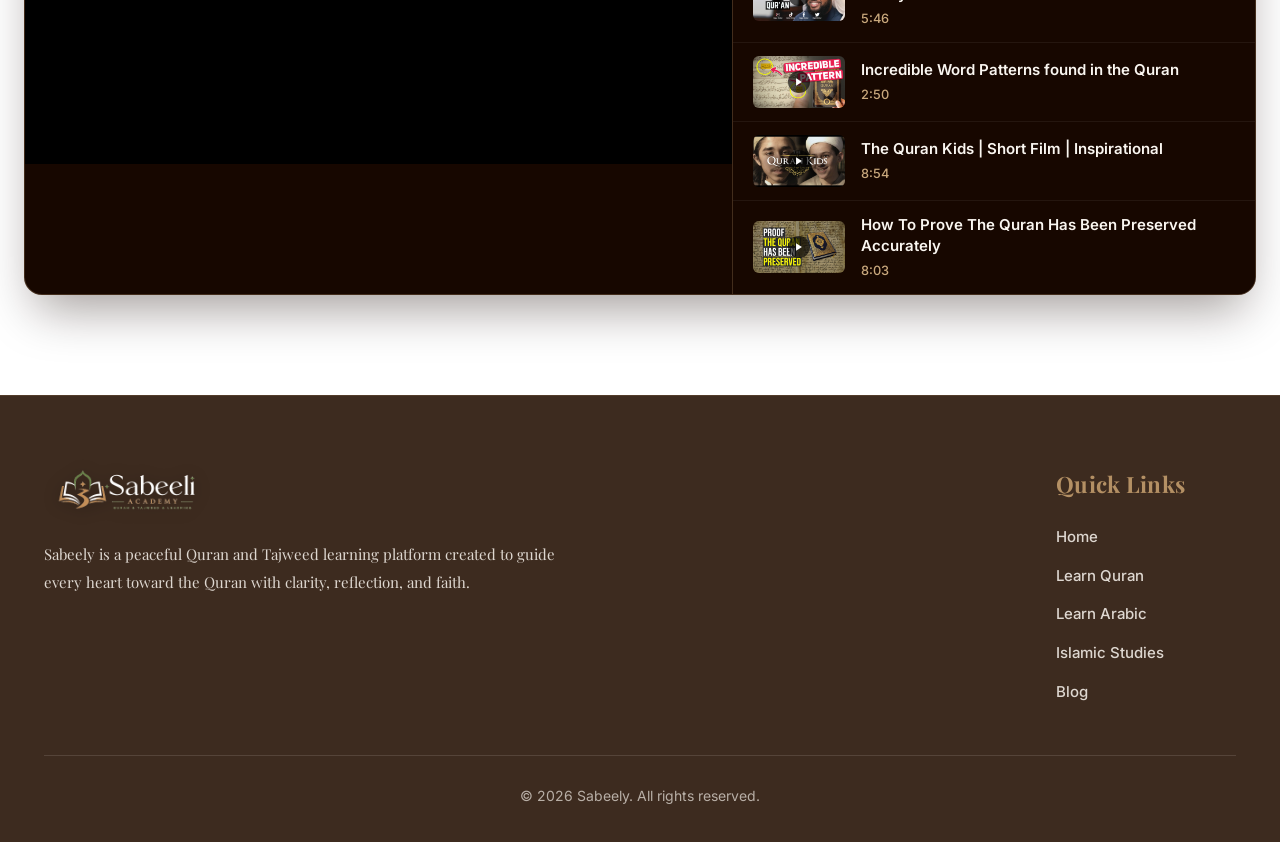
==== commit af2c0e57: "Full-bleed edge-to-edge background hero banner for desktop and mobile" ====
--- a/index.html
+++ b/index.html
@@ -60,7 +60,11 @@
          HERO SECTION
          ========================================================================== -->
     <section class="hero-section" id="home">
-      <div class="container">
+      <picture class="hero-full-bg">
+        <source media="(max-width: 768px)" srcset="img/banner_hero_mobile.jpg">
+        <img src="img/Hero_Banner.png" alt="Sabeely Hero Banner" class="hero-full-bg-img" loading="eager">
+      </picture>
+      <div class="container hero-container-overlay">
         <div class="hero-grid">
           <div class="hero-content">
             <h1 class="hero-title">
@@ -71,29 +75,29 @@
             <ul class="hero-checklist">
               <li>
                 <svg class="custom-check-svg" viewBox="0 0 38 38" fill="none">
-                  <circle cx="19" cy="19" r="17" stroke="#B49064" stroke-width="2.5" fill="rgba(180, 144, 100, 0.15)"/>
-                  <path d="M11 19.5l5.5 5.5 11.5-12" stroke="#8A9A5B" stroke-width="3" stroke-linecap="round" stroke-linejoin="round"/>
+                  <circle cx="19" cy="19" r="17" stroke="#5F4134" stroke-width="2.5" fill="rgba(95, 65, 52, 0.15)"/>
+                  <path d="M11 19.5l5.5 5.5 11.5-12" stroke="#5F4134" stroke-width="3.5" stroke-linecap="round" stroke-linejoin="round"/>
                 </svg>
                 <span>1-on-1 Engaging online classes.</span>
               </li>
               <li>
                 <svg class="custom-check-svg" viewBox="0 0 38 38" fill="none">
-                  <circle cx="19" cy="19" r="17" stroke="#B49064" stroke-width="2.5" fill="rgba(180, 144, 100, 0.15)"/>
-                  <path d="M11 19.5l5.5 5.5 11.5-12" stroke="#8A9A5B" stroke-width="3" stroke-linecap="round" stroke-linejoin="round"/>
+                  <circle cx="19" cy="19" r="17" stroke="#5F4134" stroke-width="2.5" fill="rgba(95, 65, 52, 0.15)"/>
+                  <path d="M11 19.5l5.5 5.5 11.5-12" stroke="#5F4134" stroke-width="3.5" stroke-linecap="round" stroke-linejoin="round"/>
                 </svg>
                 <span>Best brilliant Quran teachers.</span>
               </li>
               <li>
                 <svg class="custom-check-svg" viewBox="0 0 38 38" fill="none">
-                  <circle cx="19" cy="19" r="17" stroke="#B49064" stroke-width="2.5" fill="rgba(180, 144, 100, 0.15)"/>
-                  <path d="M11 19.5l5.5 5.5 11.5-12" stroke="#8A9A5B" stroke-width="3" stroke-linecap="round" stroke-linejoin="round"/>
+                  <circle cx="19" cy="19" r="17" stroke="#5F4134" stroke-width="2.5" fill="rgba(95, 65, 52, 0.15)"/>
+                  <path d="M11 19.5l5.5 5.5 11.5-12" stroke="#5F4134" stroke-width="3.5" stroke-linecap="round" stroke-linejoin="round"/>
                 </svg>
                 <span>Innovative interactive curriculum.</span>
               </li>
               <li>
                 <svg class="custom-check-svg" viewBox="0 0 38 38" fill="none">
-                  <circle cx="19" cy="19" r="17" stroke="#B49064" stroke-width="2.5" fill="rgba(180, 144, 100, 0.15)"/>
-                  <path d="M11 19.5l5.5 5.5 11.5-12" stroke="#8A9A5B" stroke-width="3" stroke-linecap="round" stroke-linejoin="round"/>
+                  <circle cx="19" cy="19" r="17" stroke="#5F4134" stroke-width="2.5" fill="rgba(95, 65, 52, 0.15)"/>
+                  <path d="M11 19.5l5.5 5.5 11.5-12" stroke="#5F4134" stroke-width="3.5" stroke-linecap="round" stroke-linejoin="round"/>
                 </svg>
                 <span>Non-profit Endowment Platform.</span>
               </li>
@@ -108,11 +112,6 @@
               </a>
               <span class="no-cc-badge">#No credit card required</span>
             </div>
-          </div>
-
-          <div class="hero-image-wrap">
-            <img src="img/Hero_Banner.png" alt="Learn Quran online with top teachers" class="hero-image-desktop" loading="eager">
-            <img src="img/banner_hero_mobile.jpg" alt="Learn Quran online with top teachers" class="hero-image-mobile" loading="eager">
           </div>
         </div>
       </div>
--- a/quranguides.css
+++ b/quranguides.css
@@ -337,23 +337,54 @@
    ========================================================================== */
 .hero-section {
   position: relative;
-  padding: 100px 0 60px;
+  width: 100%;
+  padding: 130px 0 90px;
   min-height: 100vh;
   min-height: 100dvh;
   display: flex;
   align-items: center;
-  justify-content: center;
-  background: radial-gradient(circle at 75% 45%, rgba(180, 144, 100, 0.24) 0%, rgba(23, 7, 0, 0) 70%), var(--brown-darker);
+  justify-content: flex-start;
+  background-color: #FAF6F0;
   overflow: hidden;
   box-sizing: border-box;
 }
 
+.hero-full-bg {
+  position: absolute;
+  top: 0;
+  left: 0;
+  width: 100%;
+  height: 100%;
+  z-index: 0;
+  overflow: hidden;
+}
+
+.hero-full-bg-img {
+  width: 100%;
+  height: 100%;
+  object-fit: cover;
+  object-position: center right;
+  display: block;
+}
+
+.hero-container-overlay {
+  position: relative;
+  z-index: 2;
+  width: 100%;
+}
+
 .hero-grid {
-  display: grid;
-  grid-template-columns: 1.05fr 0.95fr;
-  align-items: center;
-  gap: 48px;
-  width: 100%;
+  display: flex;
+  justify-content: flex-start;
+  width: 100%;
+}
+
+.hero-content {
+  max-width: 580px;
+  width: 100%;
+  display: flex;
+  flex-direction: column;
+  align-items: flex-start;
 }
 
 .hero-title {
@@ -362,7 +393,19 @@
   line-height: 1.14;
   margin-bottom: 26px;
   letter-spacing: -0.5px;
+  color: #3D2B1F;
   font-family: var(--font-heading), var(--font-family);
+}
+
+.hero-title span {
+  color: #3D2B1F;
+}
+
+.gradient-title {
+  background: linear-gradient(135deg, #5F4134 0%, #3D2B1F 100%);
+  -webkit-background-clip: text;
+  -webkit-text-fill-color: transparent;
+  display: block;
 }
 
 .hero-checklist {
@@ -375,9 +418,14 @@
   align-items: center;
   gap: 16px;
   font-size: 1.25rem;
-  font-weight: 500;
+  font-weight: 600;
   margin-bottom: 18px;
-  color: var(--cream);
+  color: #3D2B1F;
+}
+
+.hero-section .no-cc-badge {
+  color: #3D2B1F;
+  font-weight: 700;
 }
 
 .custom-check-svg {
@@ -1649,82 +1697,80 @@
     display: block;
   }
   .hero-section {
-    padding-top: 85px;
-    padding-bottom: 35px;
-    text-align: center;
-    min-height: auto;
+    padding: 100px 0 60px;
+    min-height: 85vh;
+    min-height: 85dvh;
+    text-align: left;
+    display: flex;
+    align-items: center;
+  }
+  .hero-full-bg-img {
+    object-position: center top;
   }
   .hero-grid {
+    display: block;
+    width: 100%;
+    max-width: 100%;
+  }
+  .hero-content {
     display: flex;
     flex-direction: column;
-    align-items: center;
-    gap: 16px;
-  }
-  .hero-content {
-    display: contents;
+    align-items: flex-start;
+    text-align: left;
+    max-width: 62%;
+    width: 100%;
   }
   .hero-title {
     order: 1;
-    font-size: 2.1rem;
-    line-height: 1.2;
+    font-size: 1.45rem;
+    line-height: 1.25;
     margin-bottom: 12px;
-    text-align: center;
+    text-align: left;
+    color: #3D2B1F;
   }
   .hero-checklist {
     order: 2;
-    display: inline-block;
+    display: block;
     text-align: left;
-    margin: 0 auto 14px;
+    margin: 0 0 14px 0;
+    width: 100%;
   }
   .hero-checklist li {
-    font-size: 1.02rem;
-    margin-bottom: 10px;
-    gap: 10px;
+    font-size: 0.85rem;
+    line-height: 1.3;
+    margin-bottom: 7px;
+    gap: 8px;
+    color: #3D2B1F;
+    font-weight: 600;
   }
   .custom-check-svg {
-    width: 22px;
-    height: 22px;
-  }
-  .hero-image-wrap {
-    order: 3;
-    margin: 6px auto 16px;
-    width: 100%;
-    max-width: 320px;
-  }
-  .hero-image-desktop {
-    display: none;
-  }
-  .hero-image-mobile {
-    display: block;
-    max-width: 280px;
-    max-height: 330px;
-    width: 100%;
-    height: auto;
-    margin: 0 auto;
-    object-fit: contain;
-    filter: drop-shadow(0 15px 30px rgba(0, 0, 0, 0.45));
+    width: 16px;
+    height: 16px;
+    flex-shrink: 0;
   }
   .hero-cta {
     order: 4;
     flex-direction: column;
-    align-items: center;
-    justify-content: center;
-    gap: 8px;
+    align-items: flex-start;
+    justify-content: flex-start;
+    gap: 6px;
     width: 100%;
+    text-align: left;
   }
   .hero-cta .btn-primary {
     width: auto;
-    max-width: 280px;
-    padding: 13px 28px;
-    font-size: 0.95rem;
+    padding: 9px 18px;
+    font-size: 0.8rem;
     letter-spacing: 0.5px;
     justify-content: center;
-  }
-  .no-cc-badge {
-    font-size: 0.85rem;
-    opacity: 0.8;
-    text-align: center;
+    border-radius: 50px;
+  }
+  .hero-section .no-cc-badge {
+    font-size: 0.72rem;
+    text-align: left;
     display: block;
+    color: #3D2B1F;
+    font-weight: 700;
   }
   .why-us-grid {
     grid-template-columns: 1fr;
@@ -1933,12 +1979,7 @@
     font-size: 2rem;
   }
   .hero-title {
-    font-size: 2rem;
-  }
-  .btn-primary {
-    font-size: 1rem;
-    padding: 12px 26px;
-    width: 100%;
+    font-size: 1.35rem;
   }
   .container {
     padding: 0 16px;
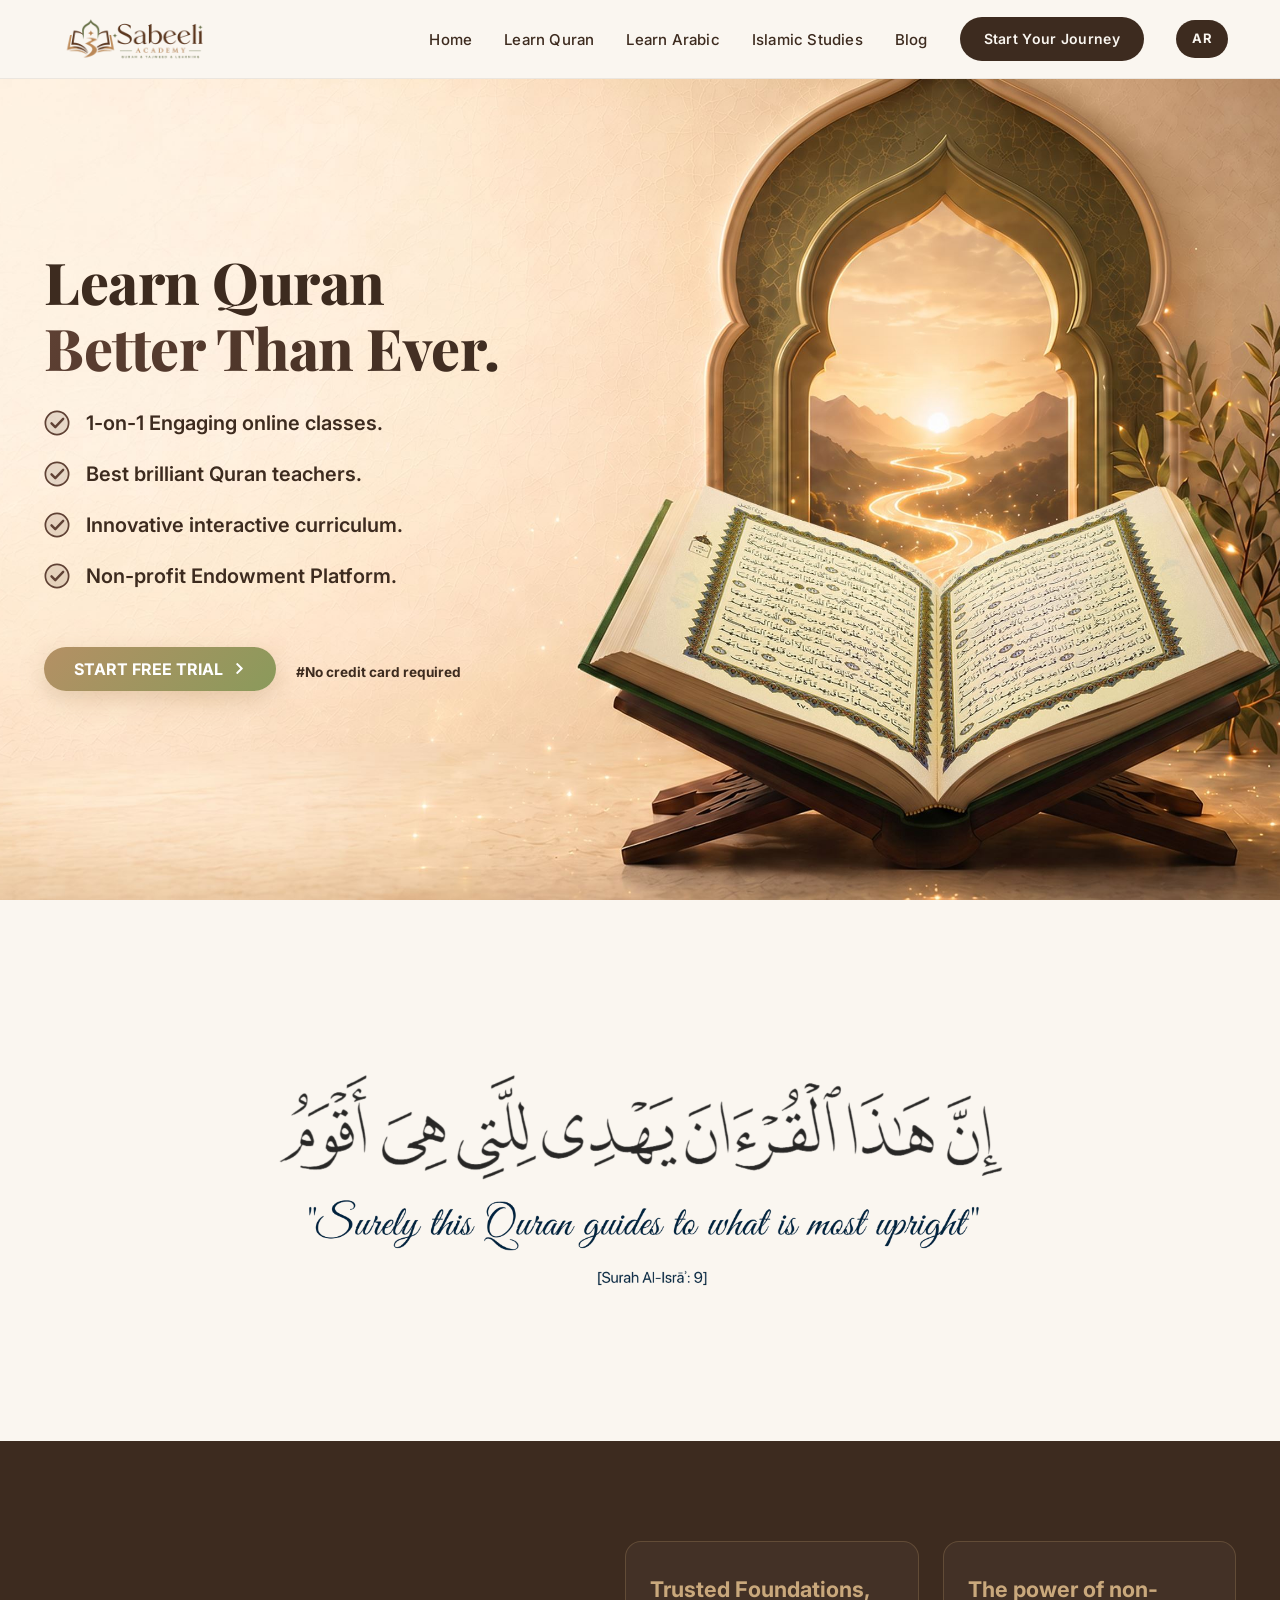
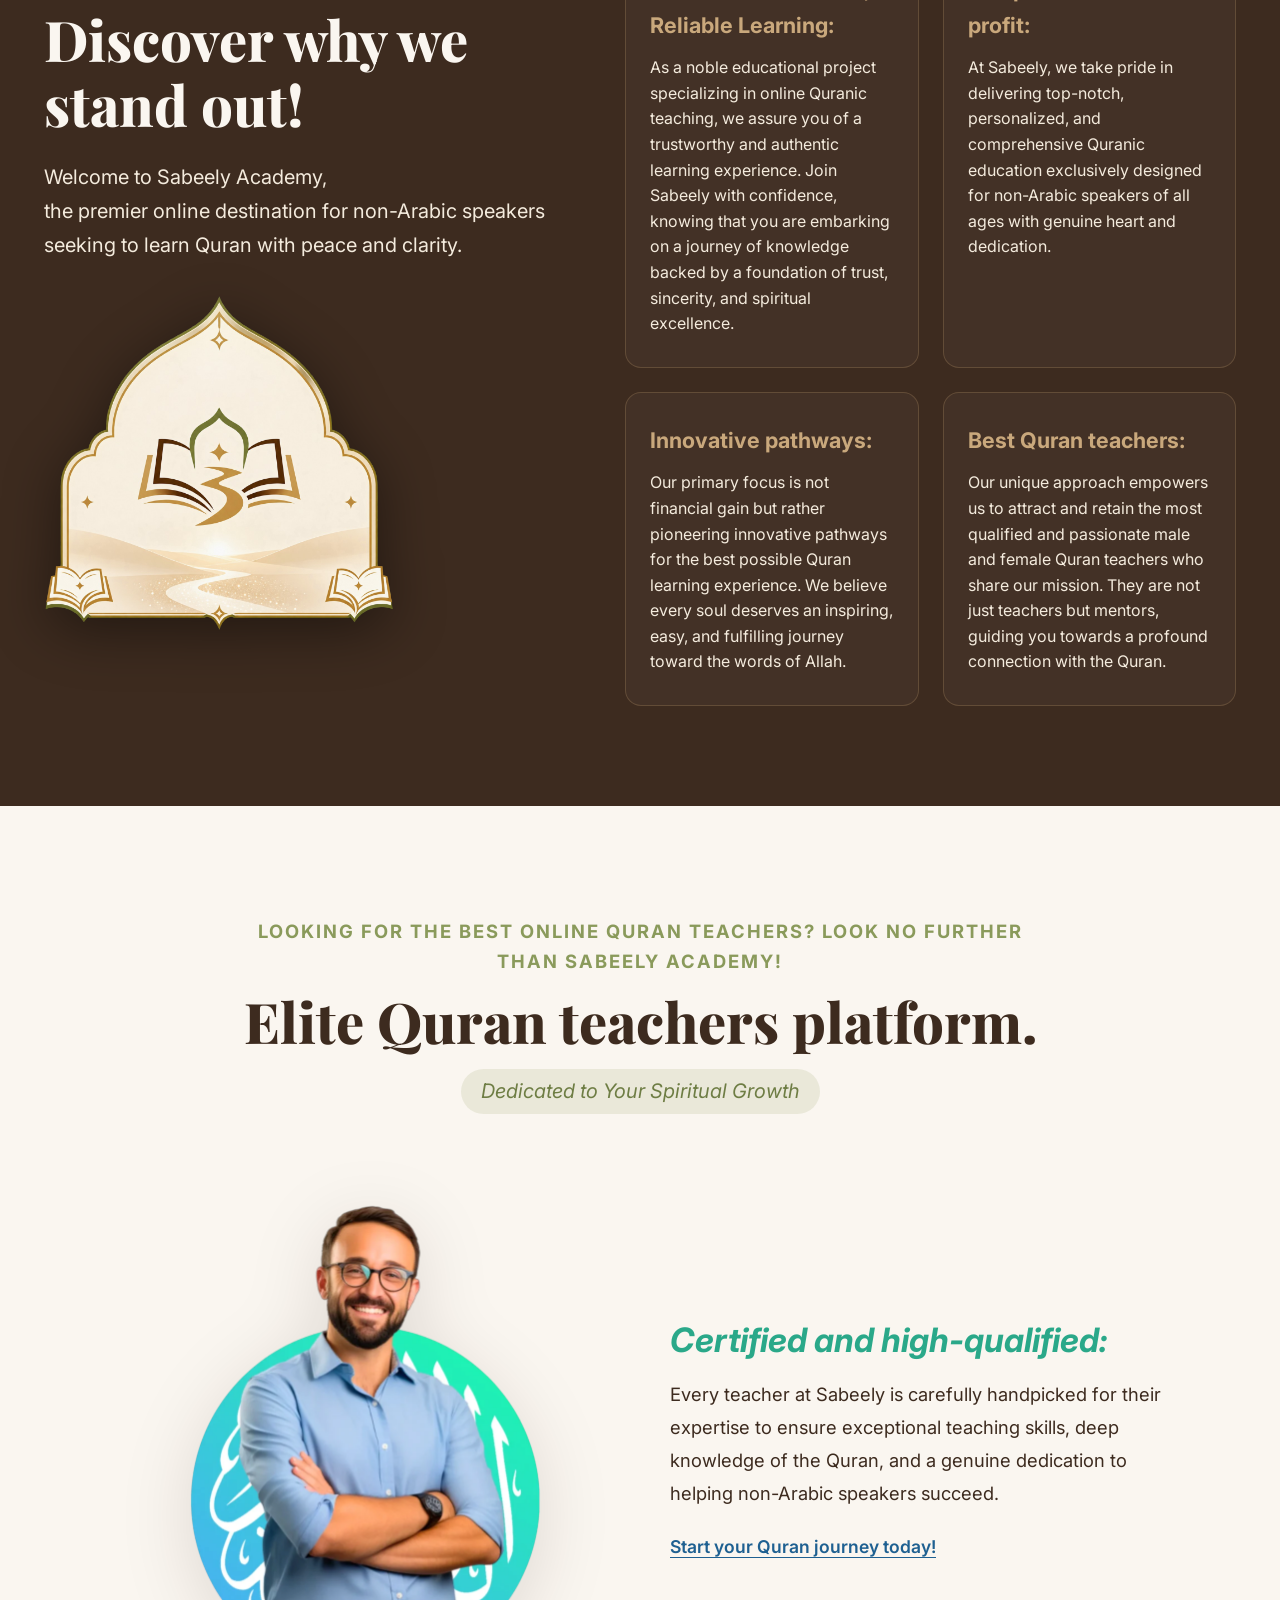
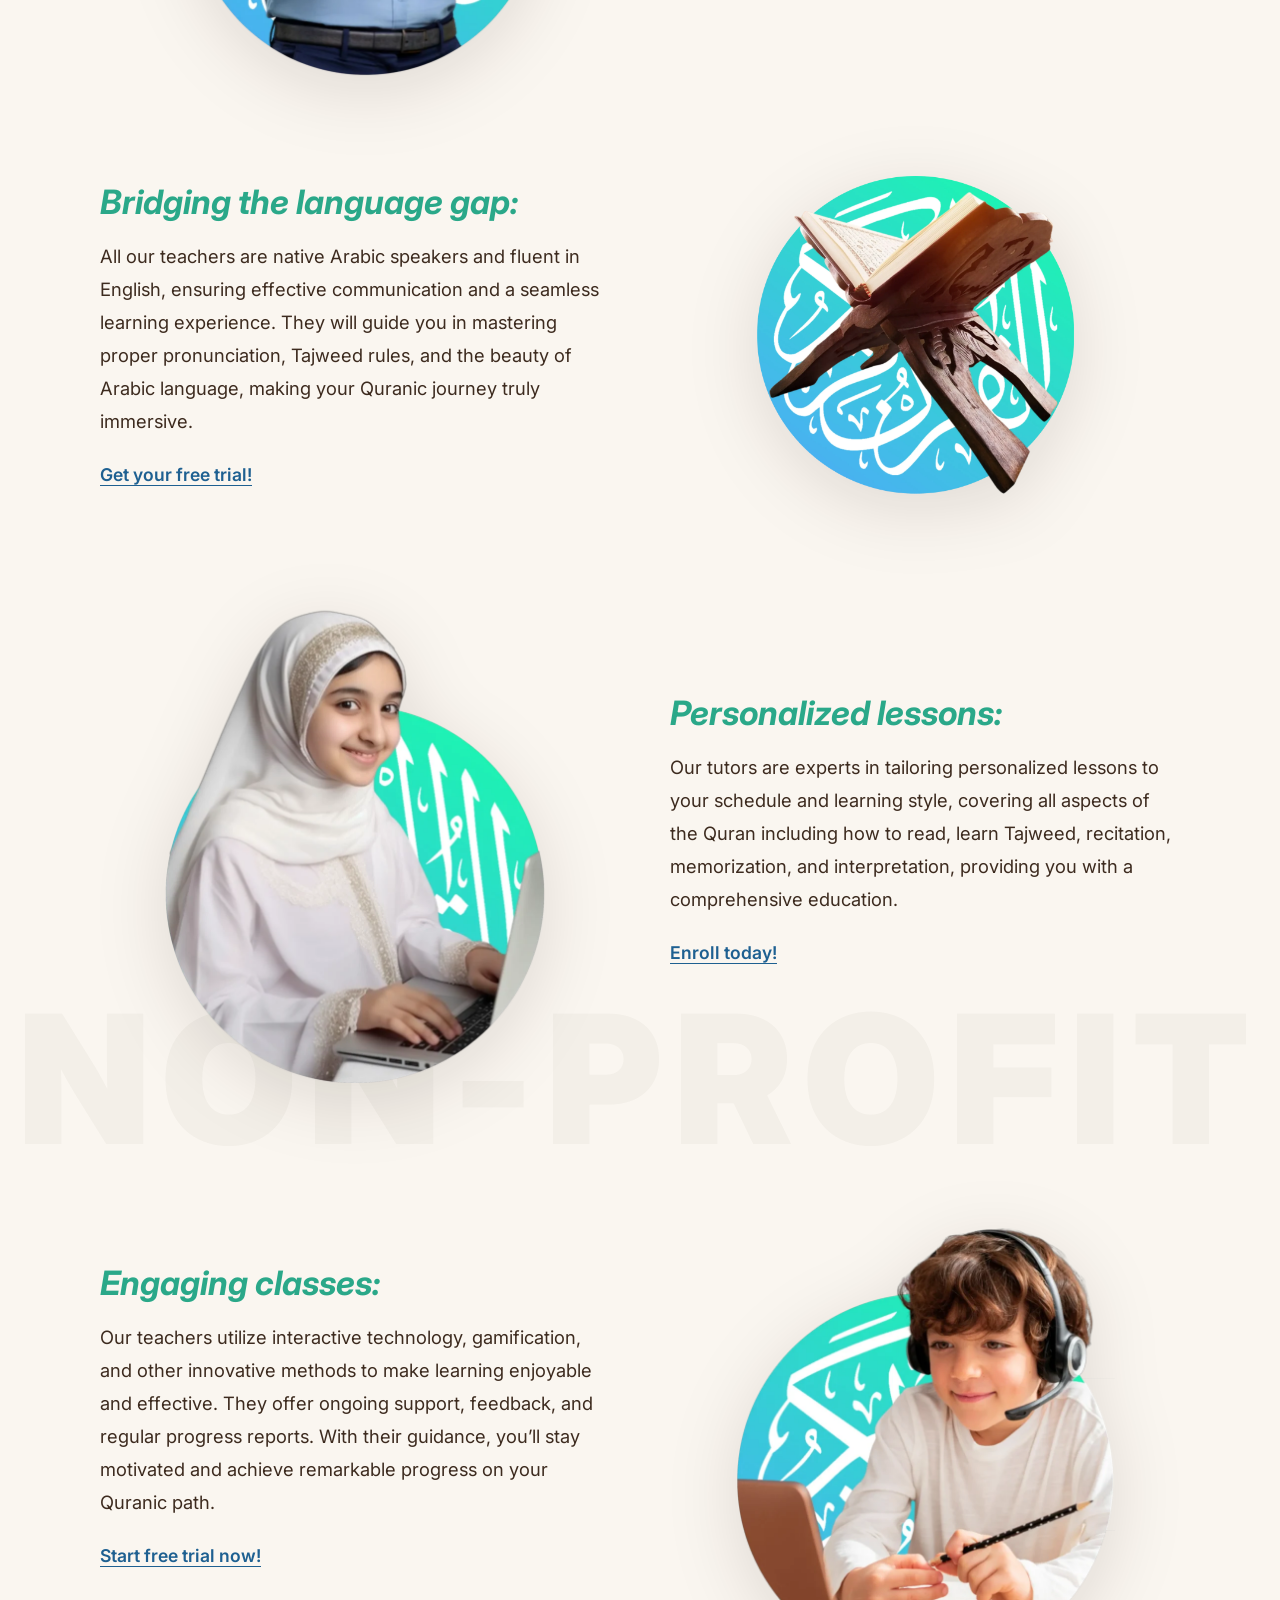
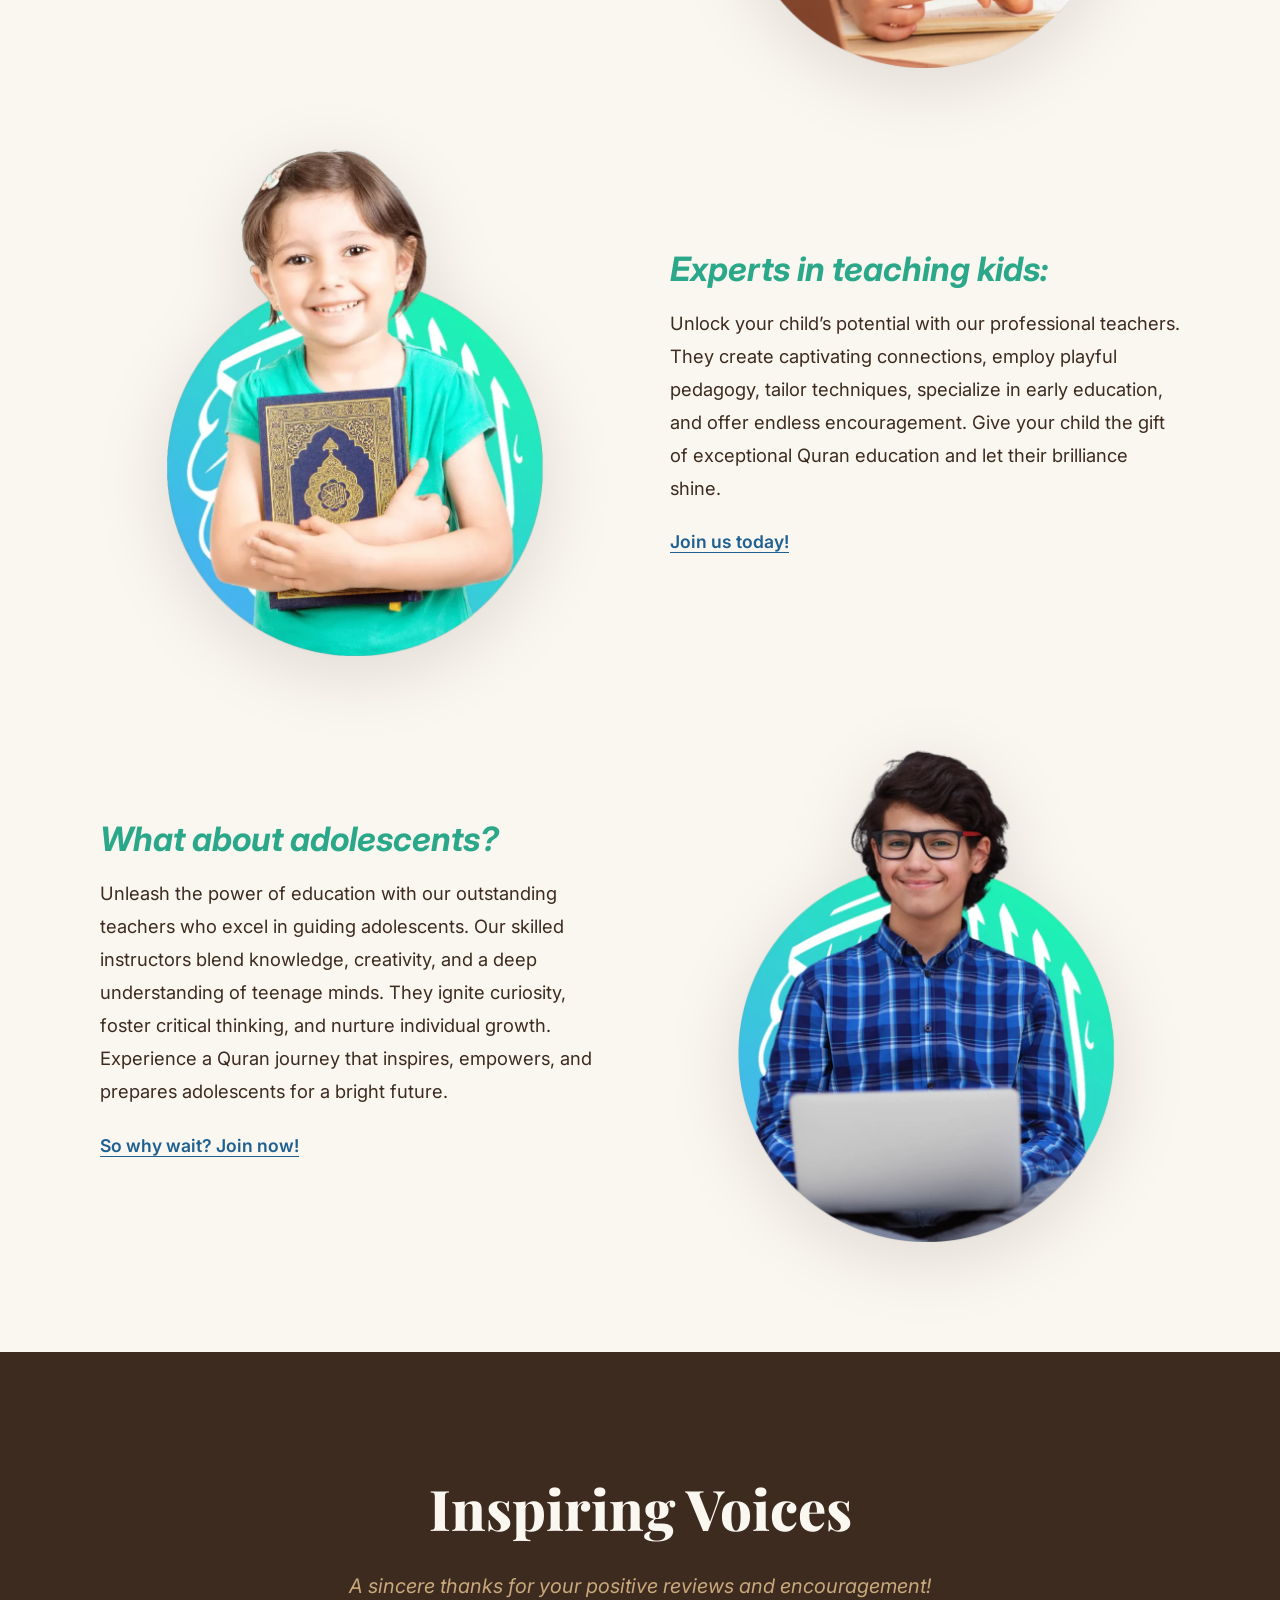
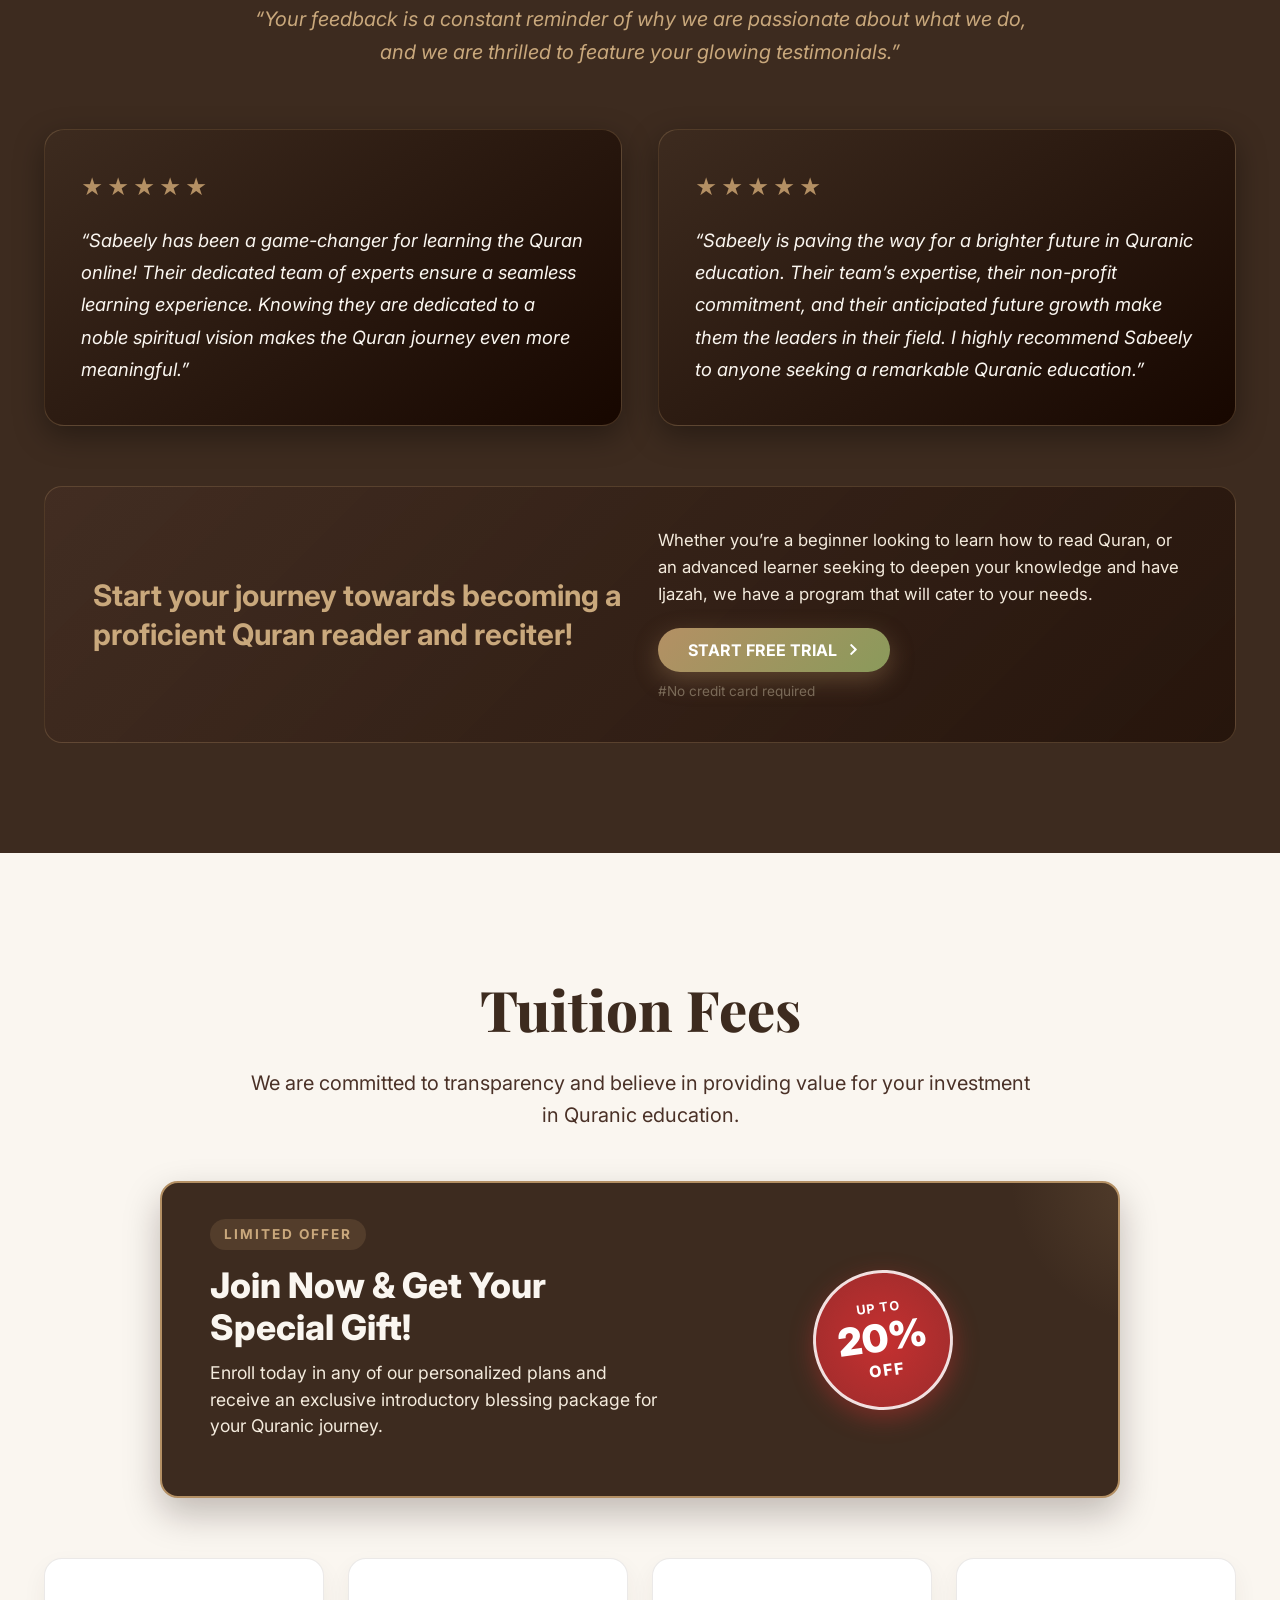
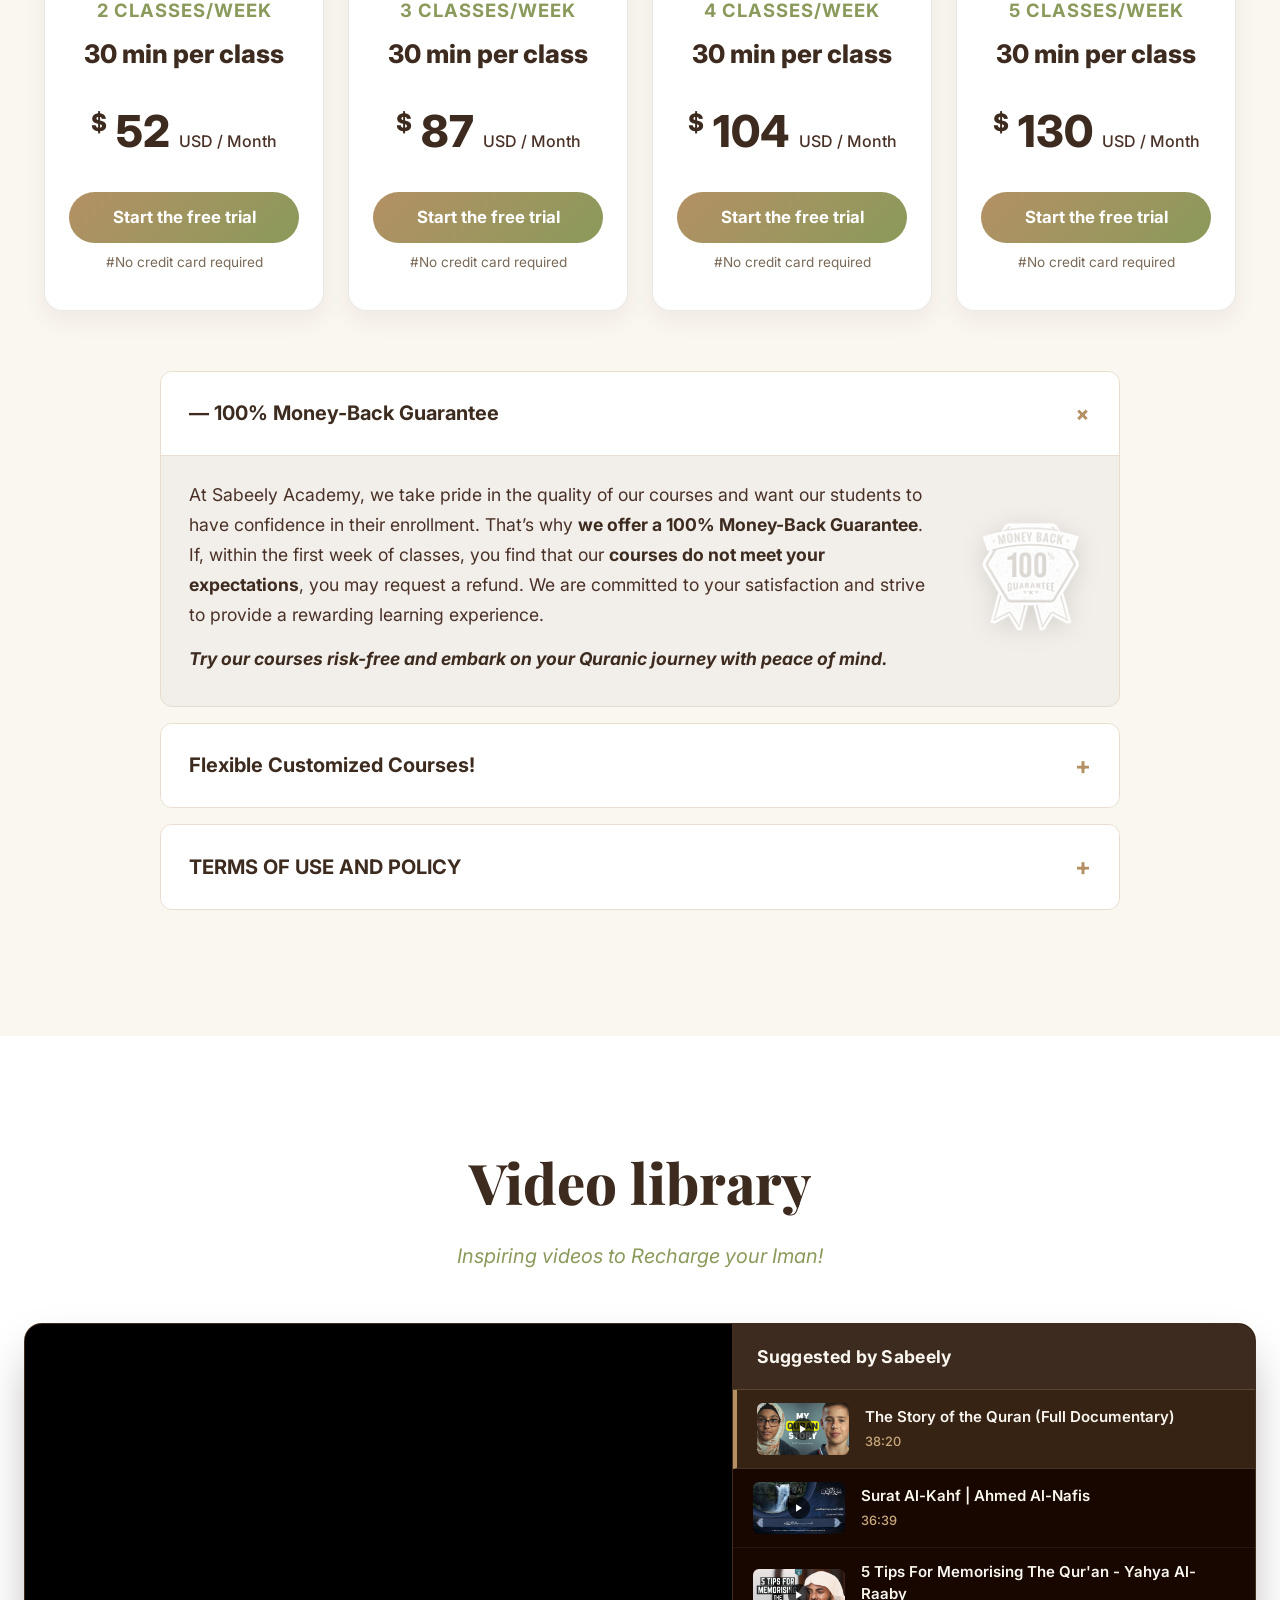
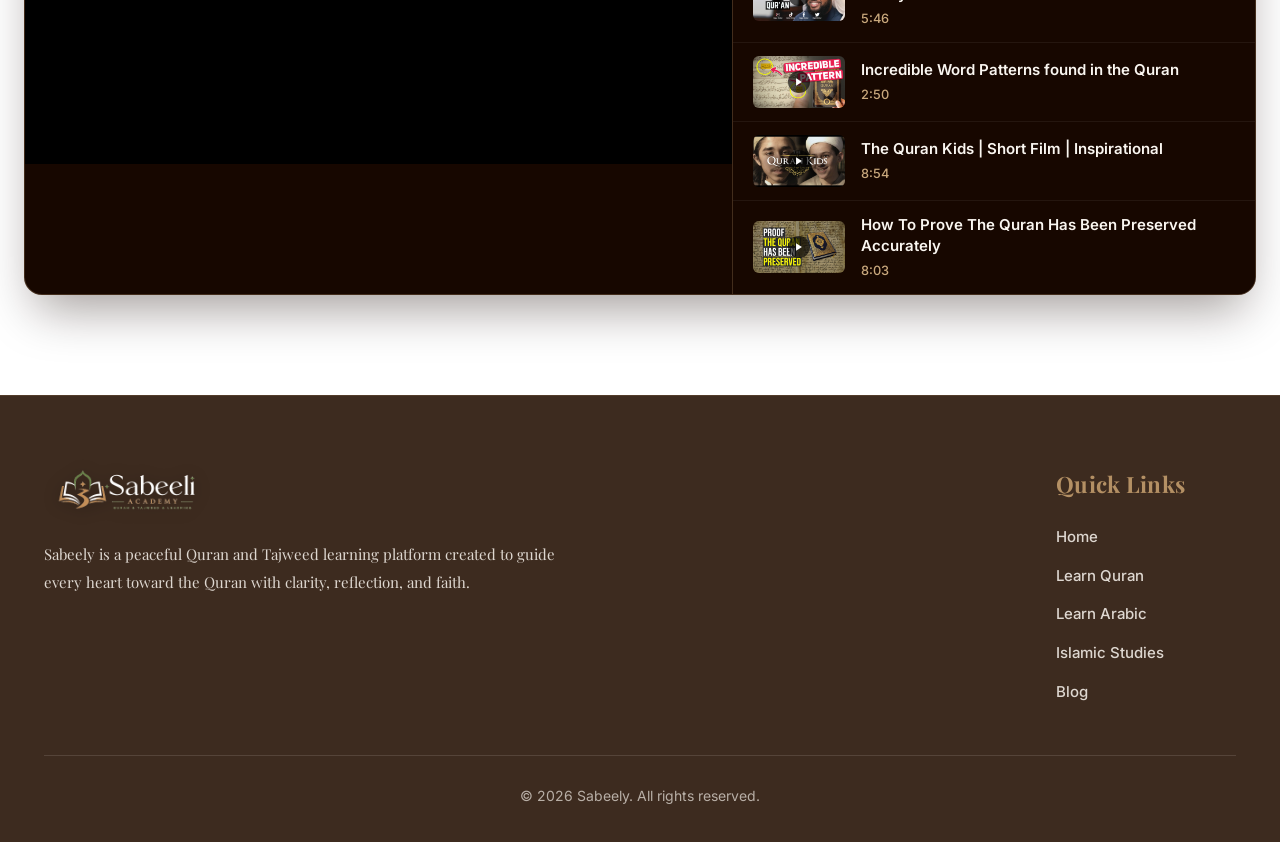
==== commit 27d1b67d: "Use CSS background-image cover for full-bleed hero banner" ====
--- a/index.html
+++ b/index.html
@@ -60,10 +60,6 @@
          HERO SECTION
          ========================================================================== -->
     <section class="hero-section" id="home">
-      <picture class="hero-full-bg">
-        <source media="(max-width: 768px)" srcset="img/banner_hero_mobile.jpg">
-        <img src="img/Hero_Banner.png" alt="Sabeely Hero Banner" class="hero-full-bg-img" loading="eager">
-      </picture>
       <div class="container hero-container-overlay">
         <div class="hero-grid">
           <div class="hero-content">
--- a/quranguides.css
+++ b/quranguides.css
@@ -344,27 +344,12 @@
   display: flex;
   align-items: center;
   justify-content: flex-start;
-  background-color: #FAF6F0;
+  background-image: url('img/Hero_Banner.png');
+  background-size: cover;
+  background-position: center center;
+  background-repeat: no-repeat;
   overflow: hidden;
   box-sizing: border-box;
-}
-
-.hero-full-bg {
-  position: absolute;
-  top: 0;
-  left: 0;
-  width: 100%;
-  height: 100%;
-  z-index: 0;
-  overflow: hidden;
-}
-
-.hero-full-bg-img {
-  width: 100%;
-  height: 100%;
-  object-fit: cover;
-  object-position: center right;
-  display: block;
 }
 
 .hero-container-overlay {
@@ -1703,9 +1688,10 @@
     text-align: left;
     display: flex;
     align-items: center;
-  }
-  .hero-full-bg-img {
-    object-position: center top;
+    background-image: url('img/banner_hero_mobile.jpg');
+    background-size: cover;
+    background-position: center center;
+    background-repeat: no-repeat;
   }
   .hero-grid {
     display: block;
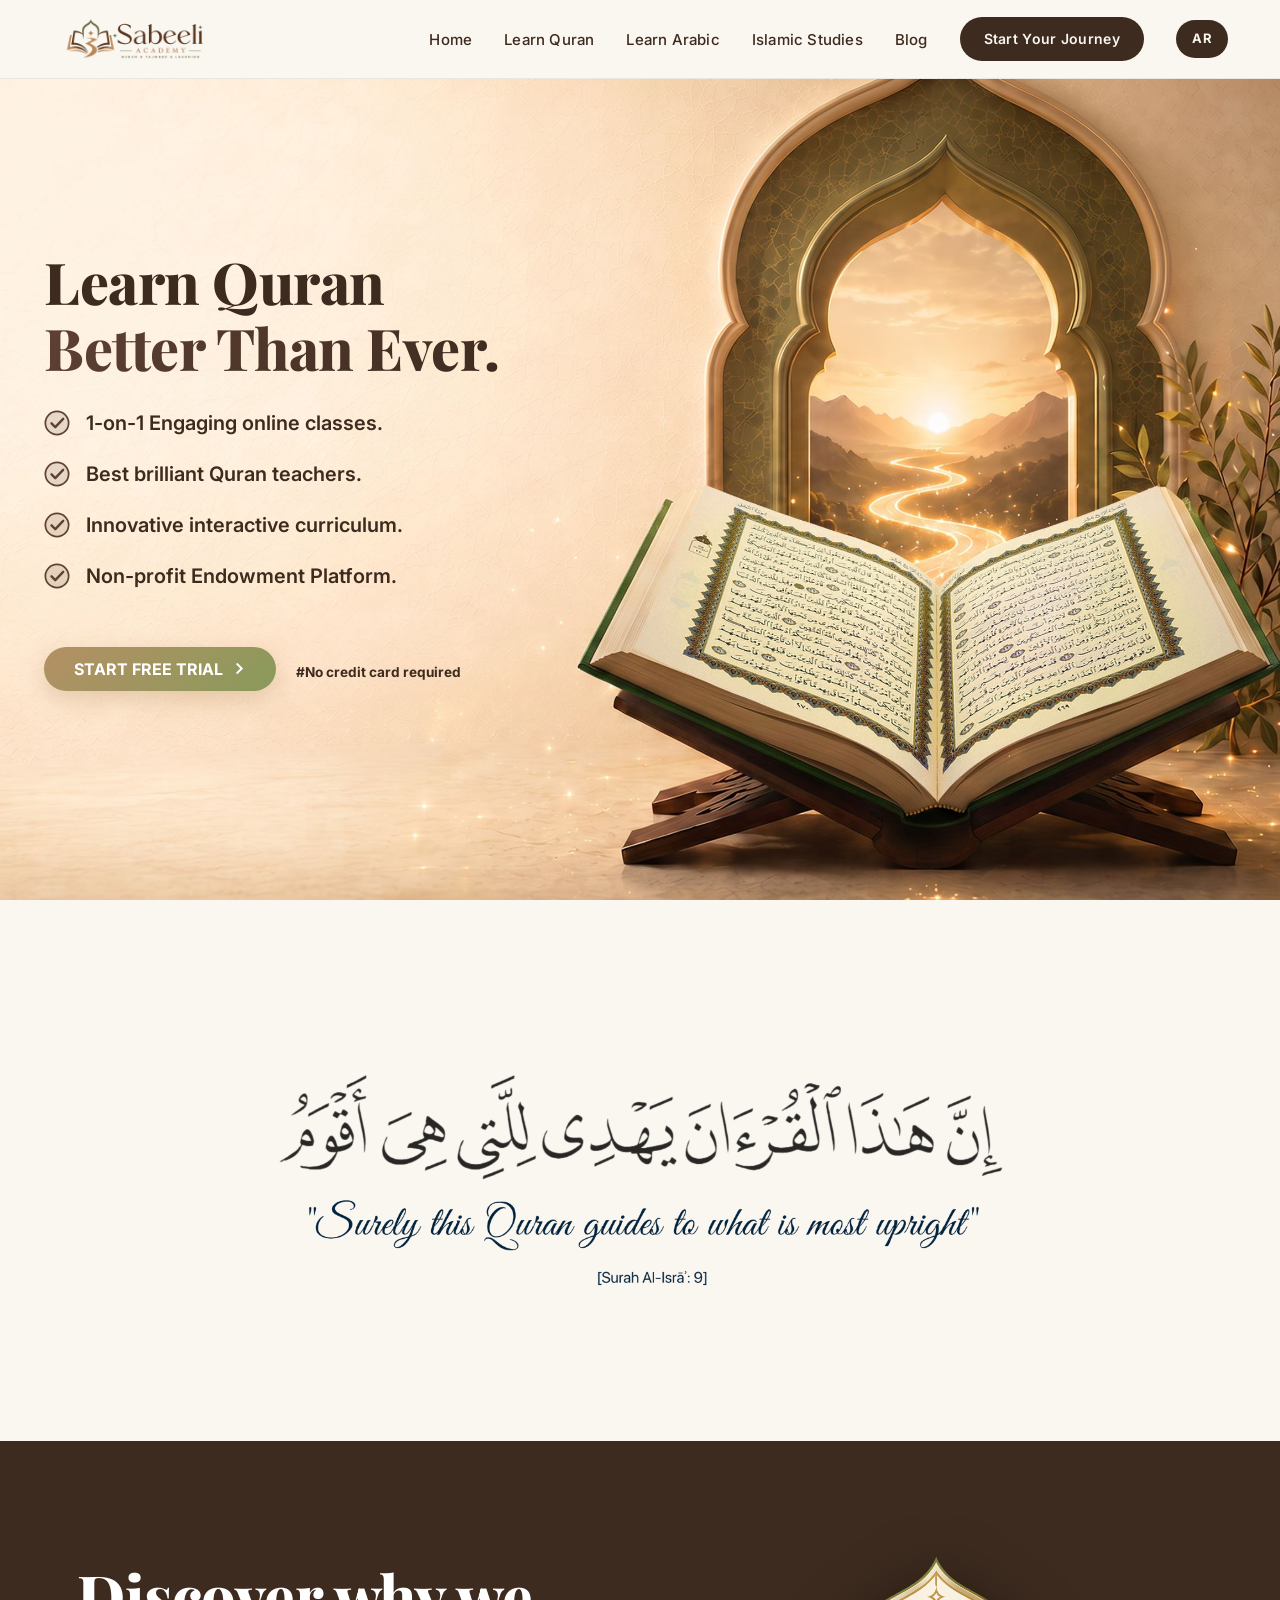
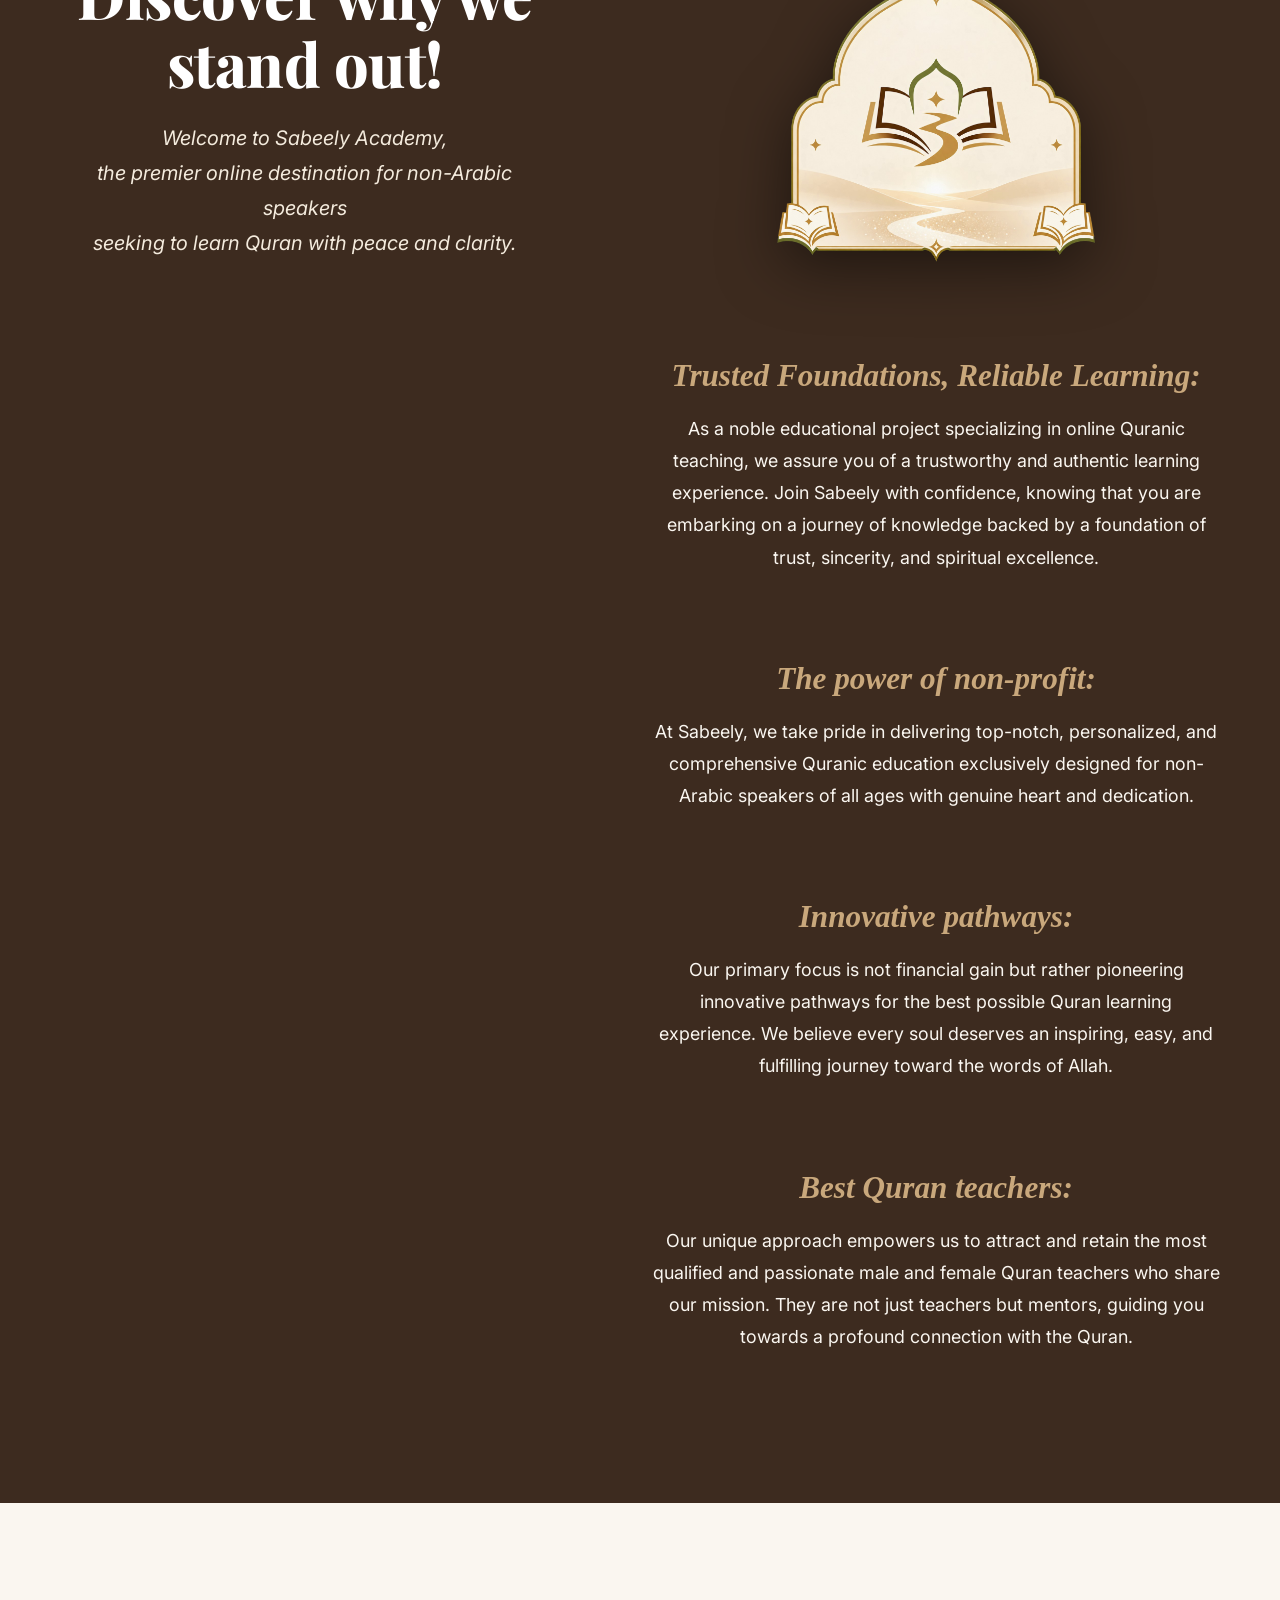
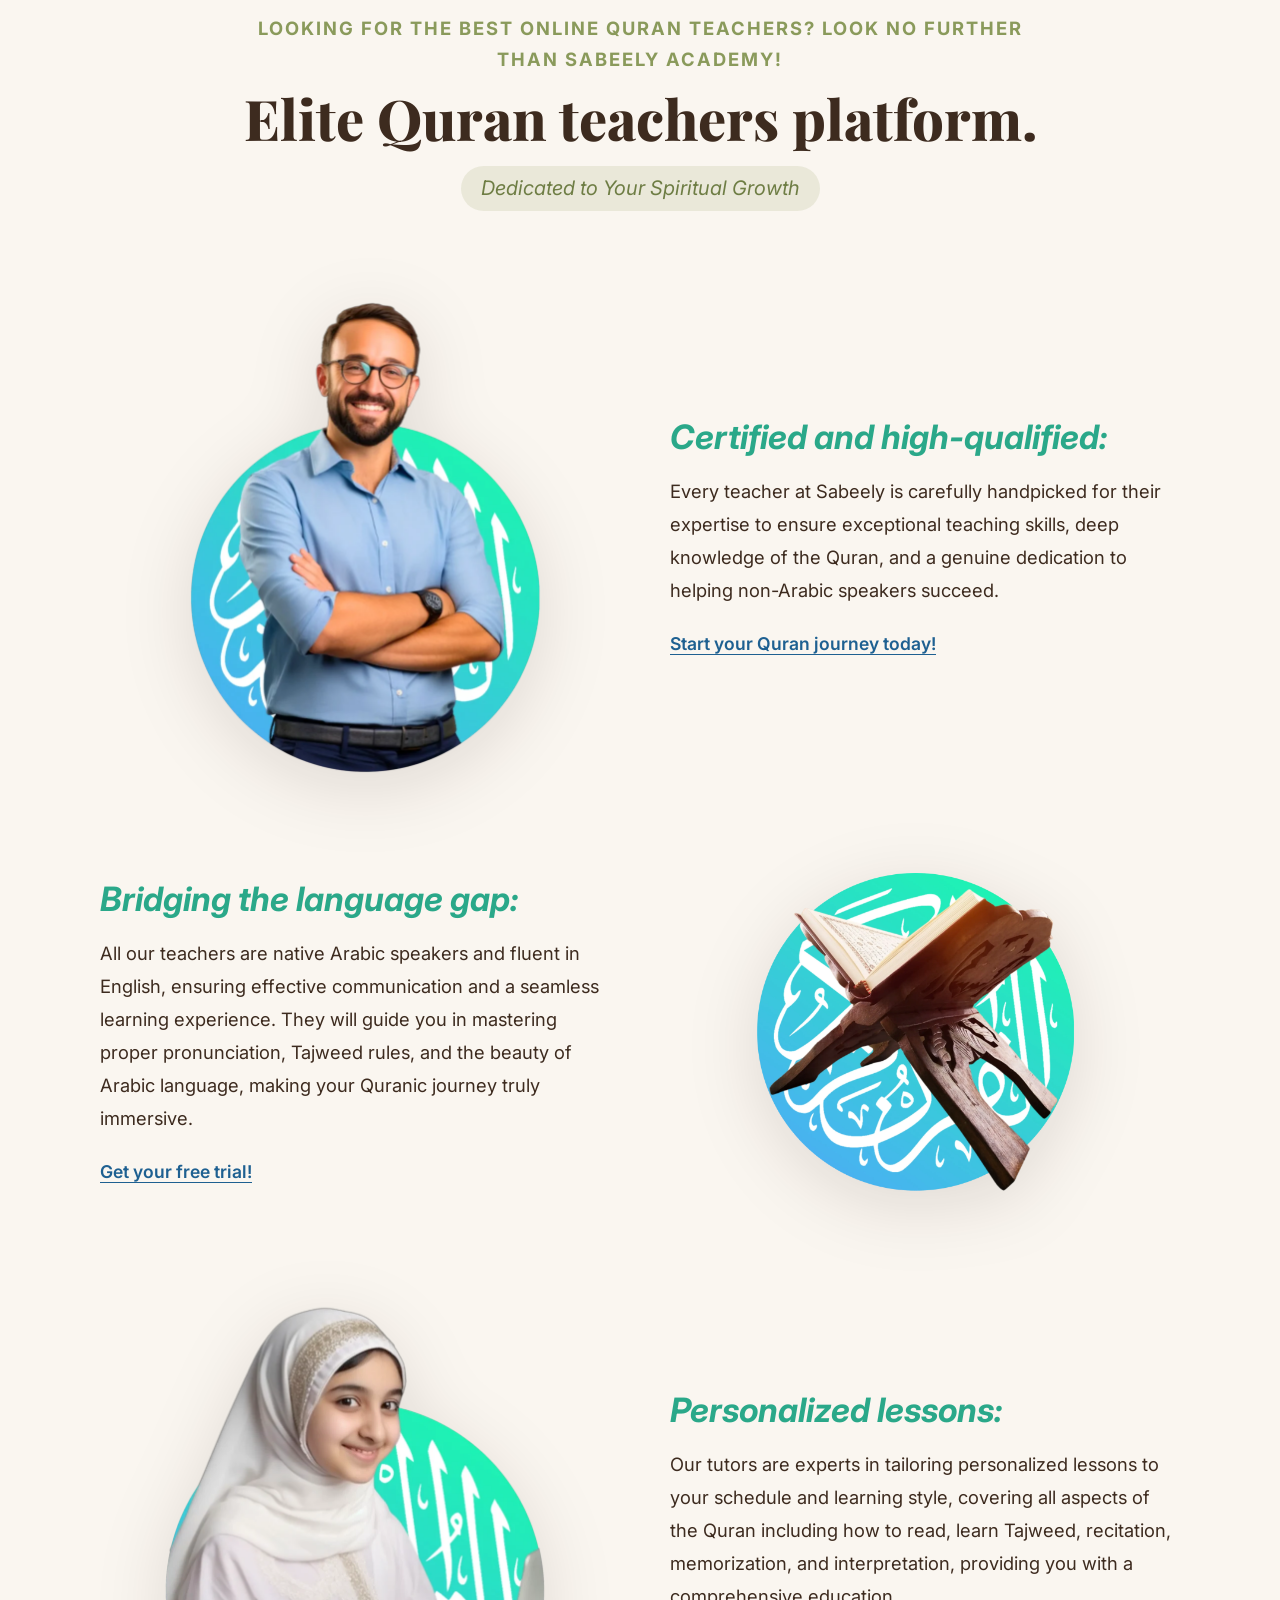
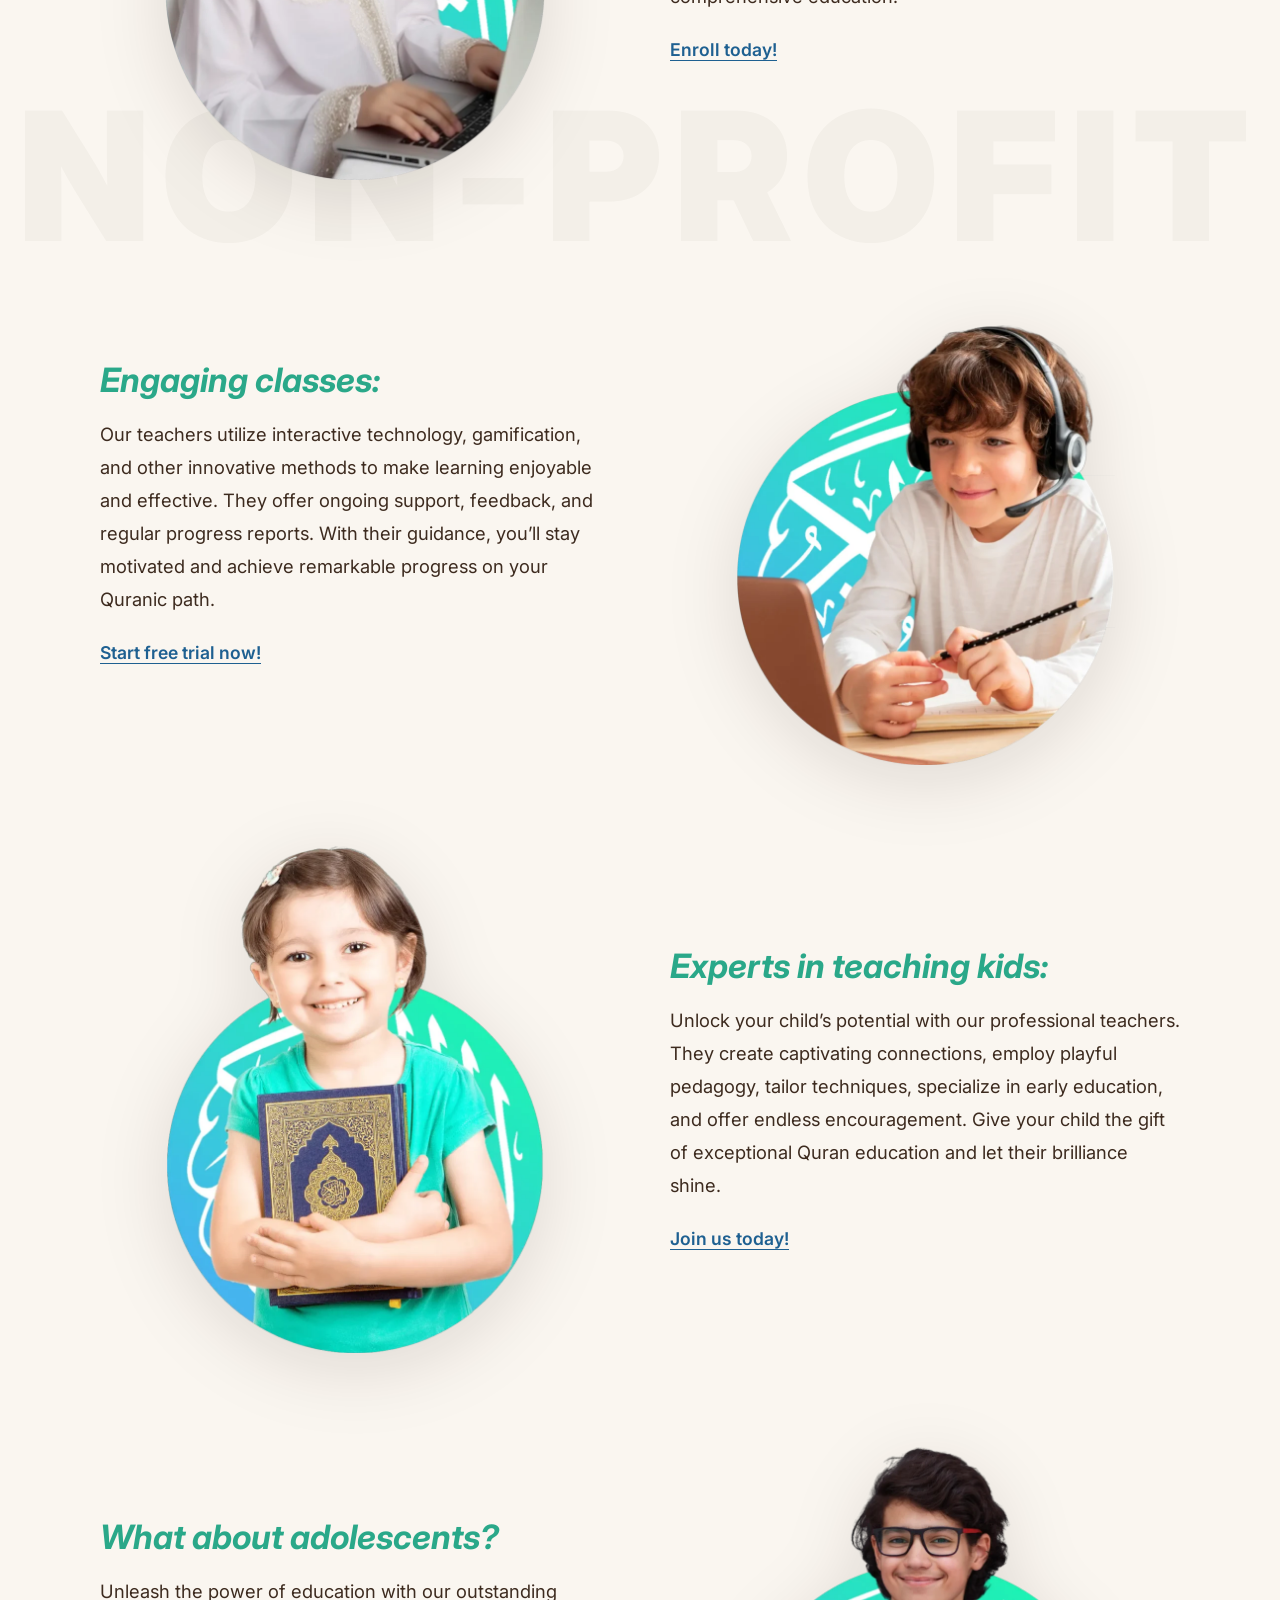
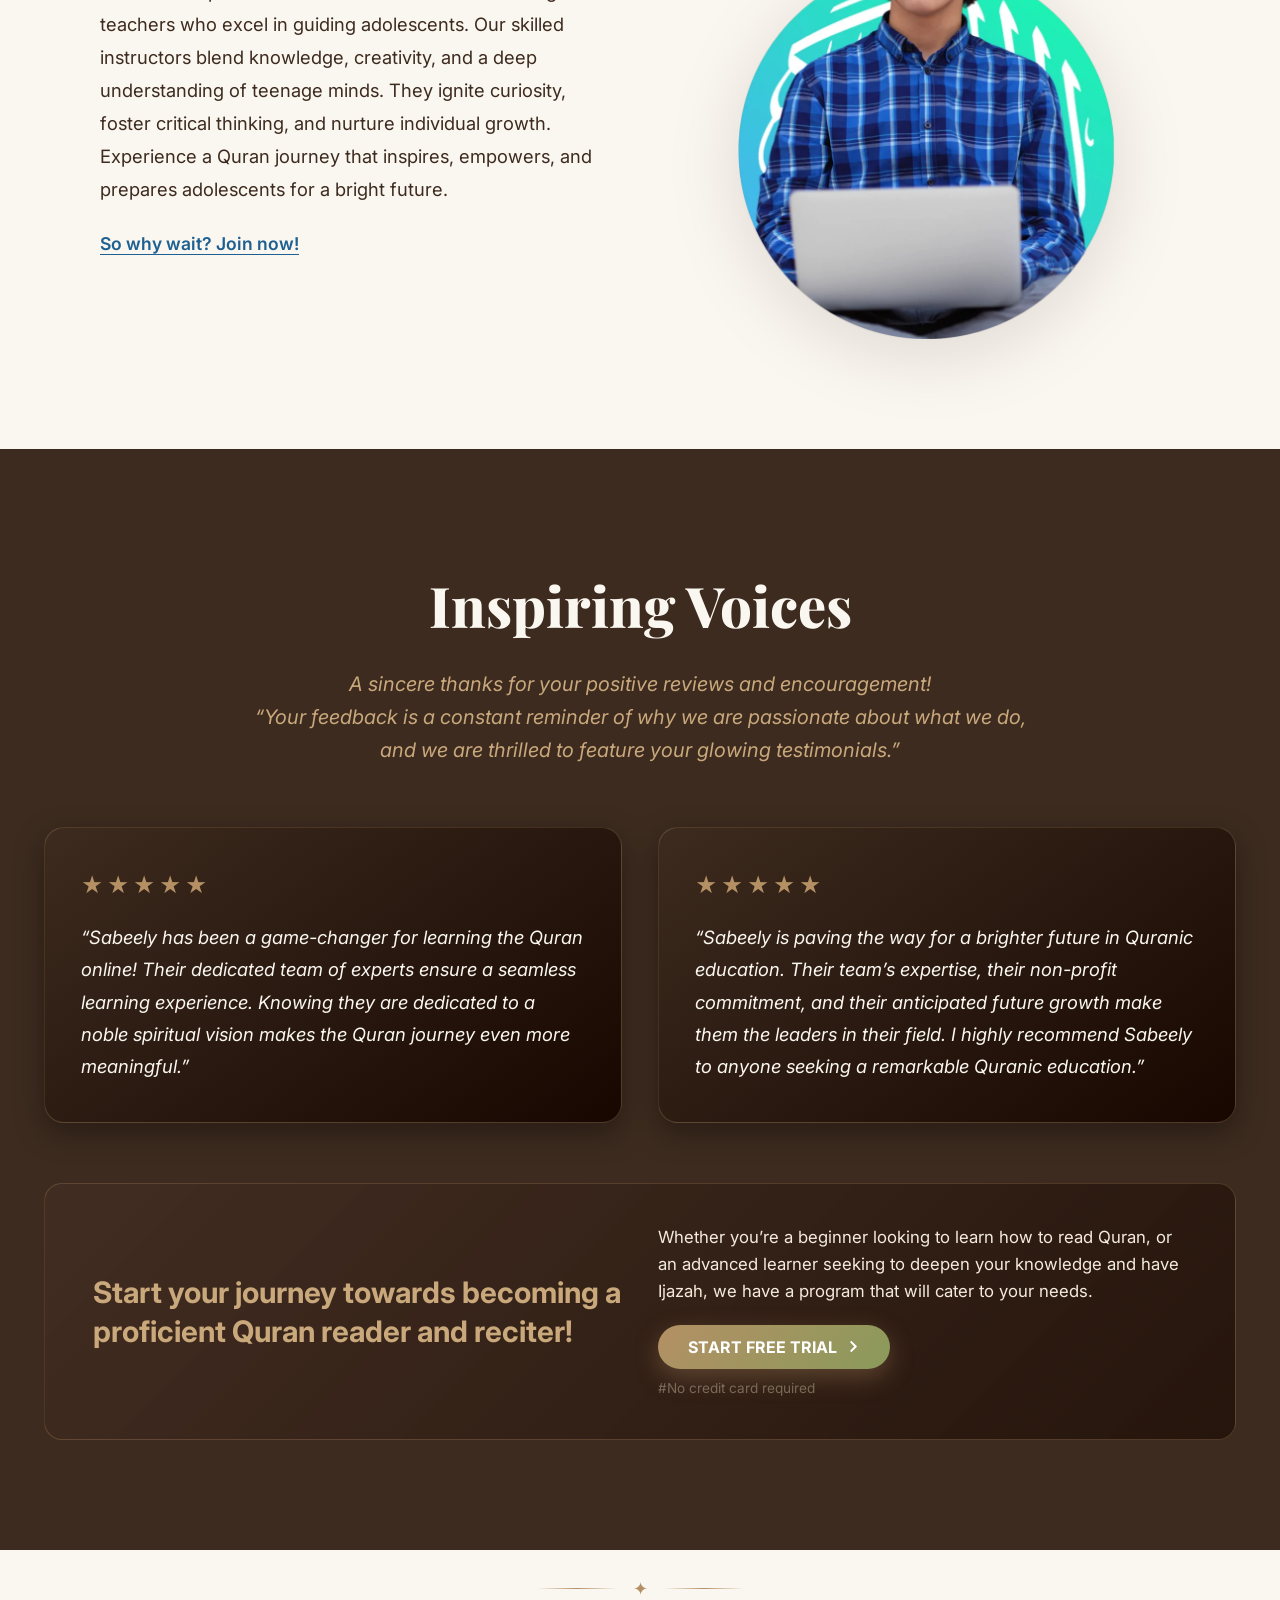
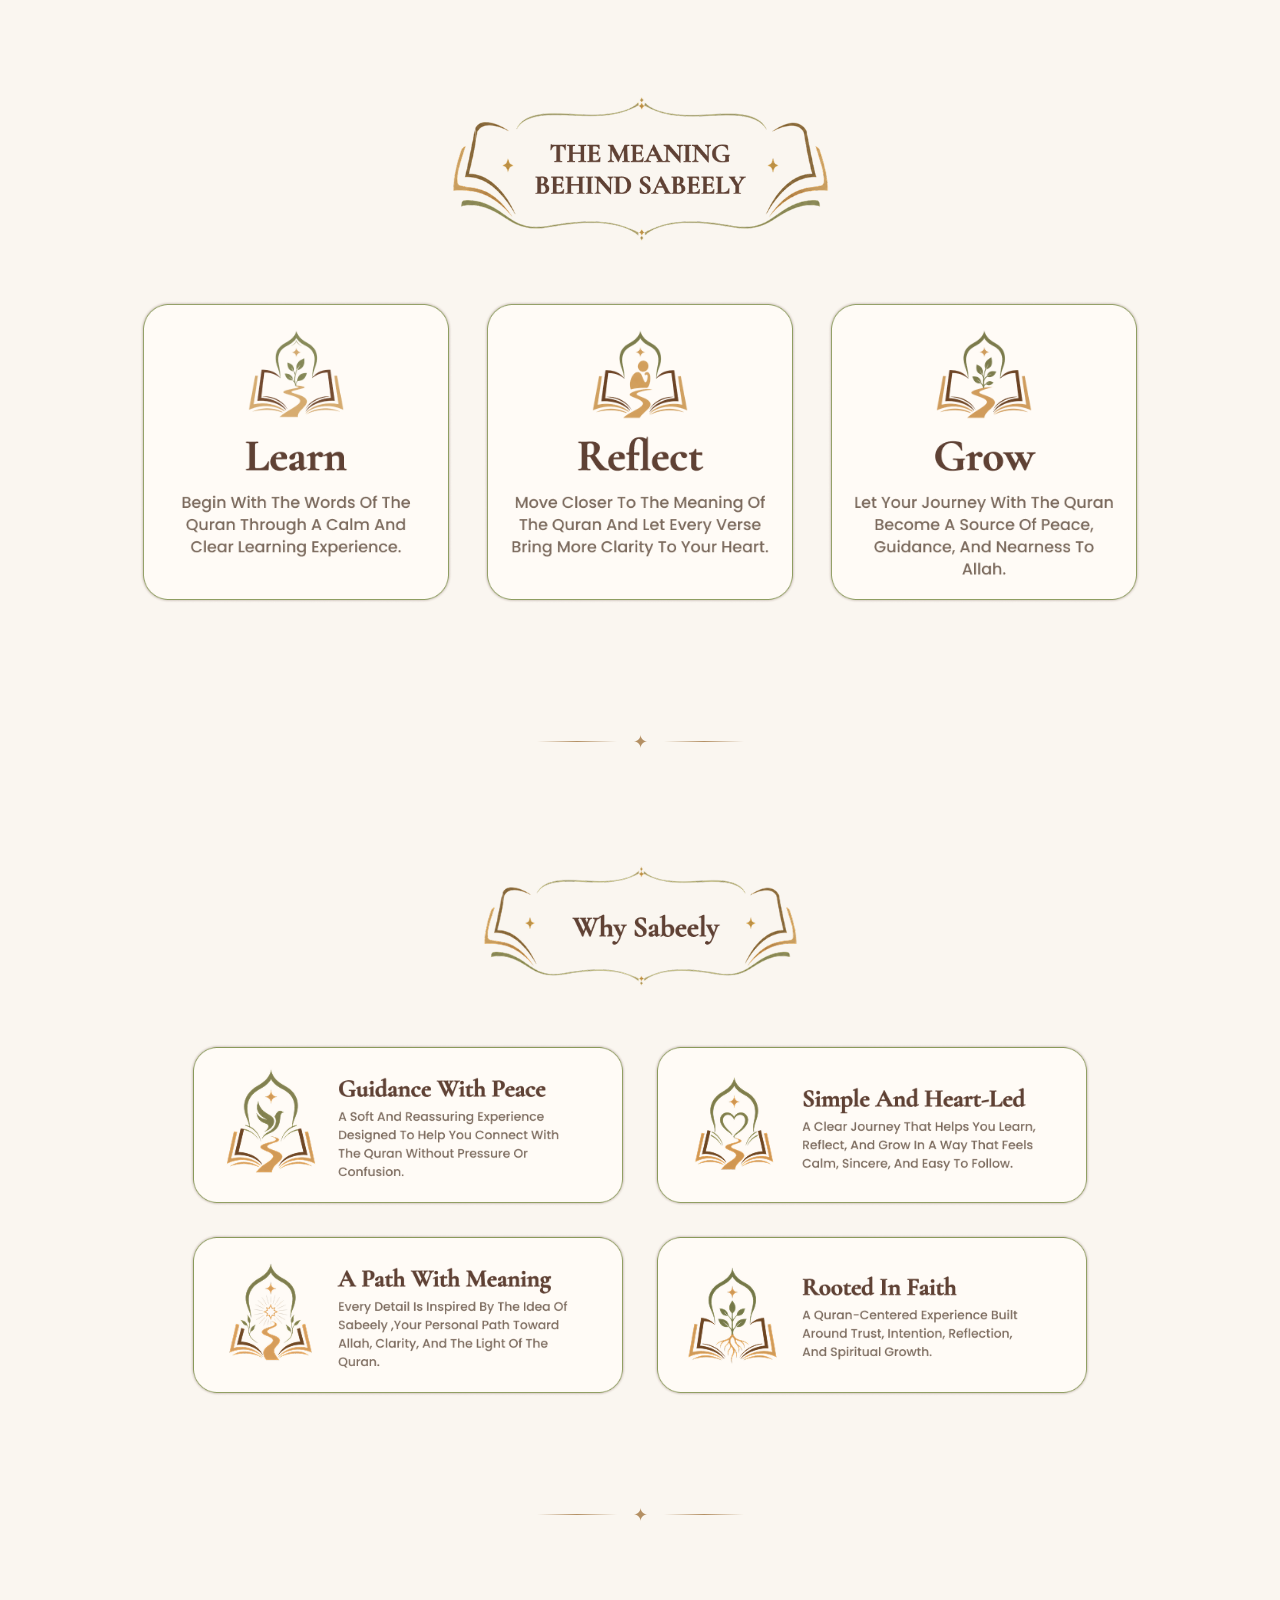
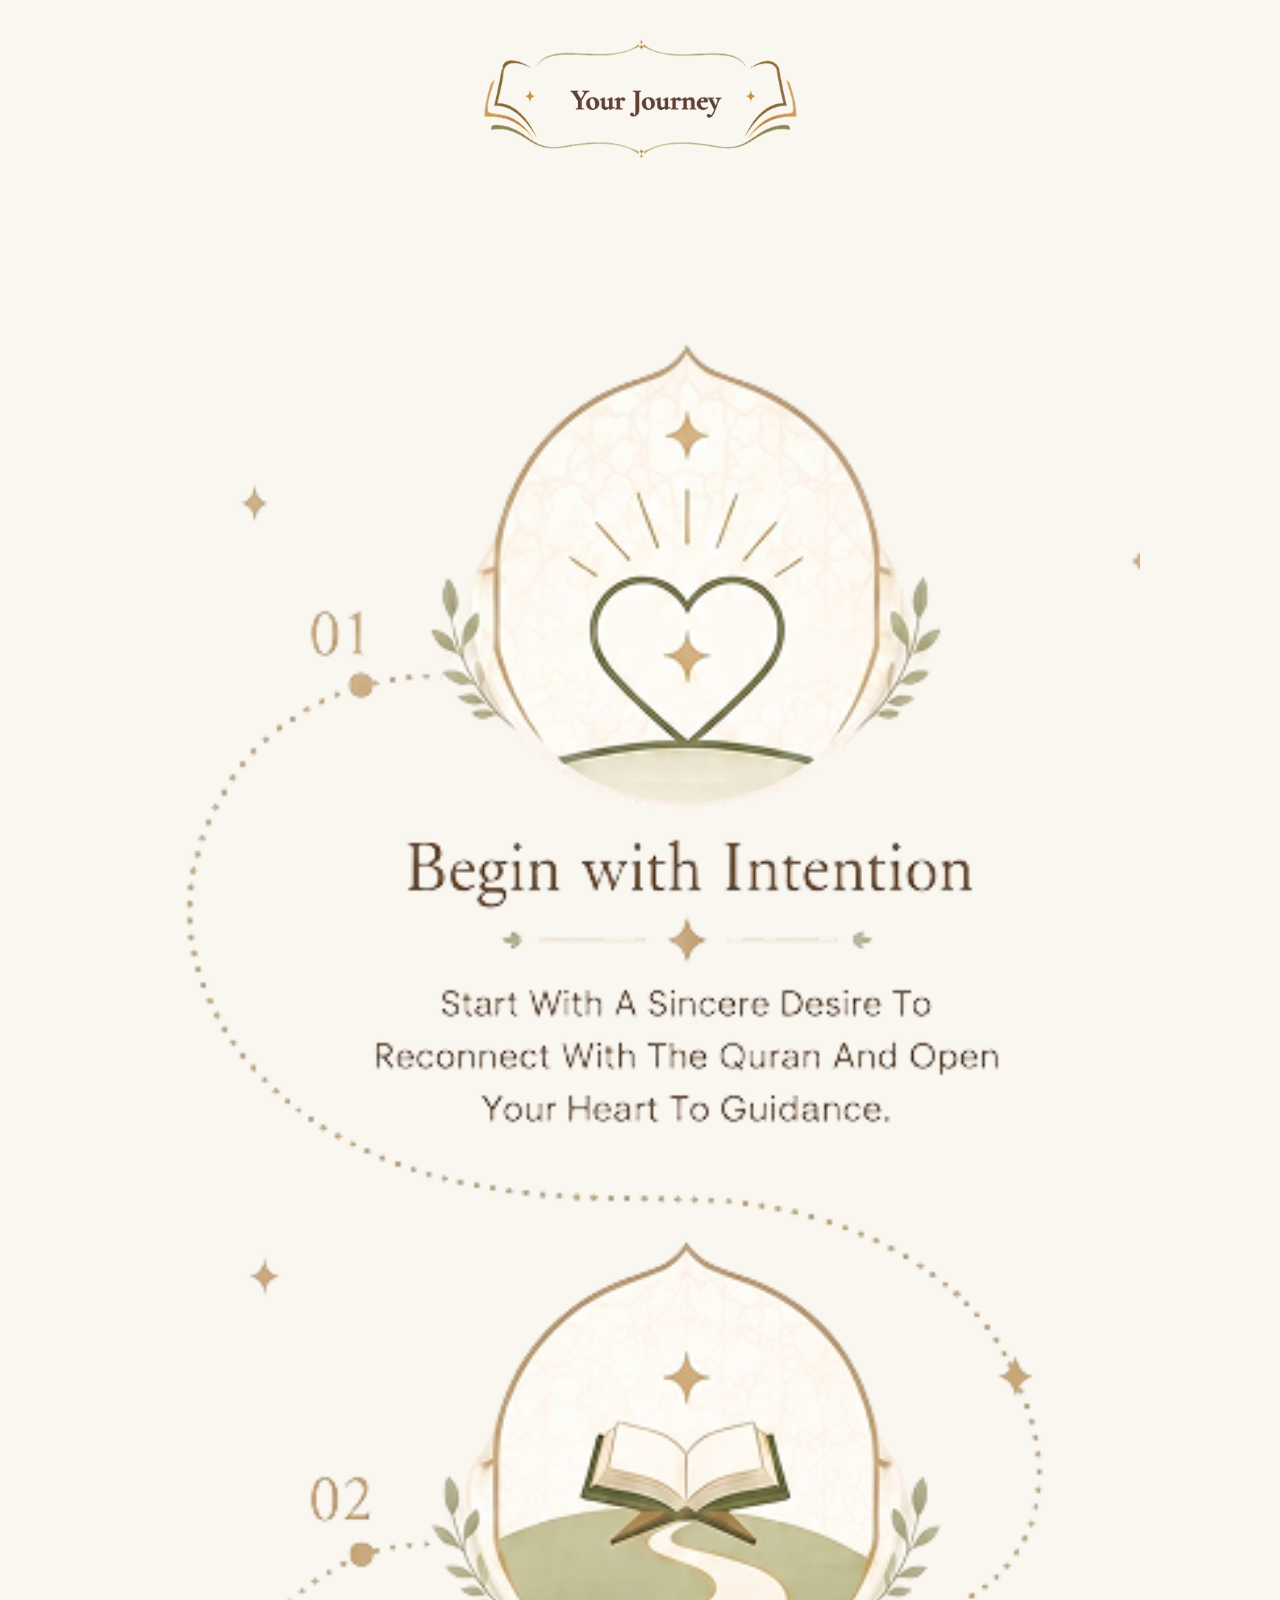
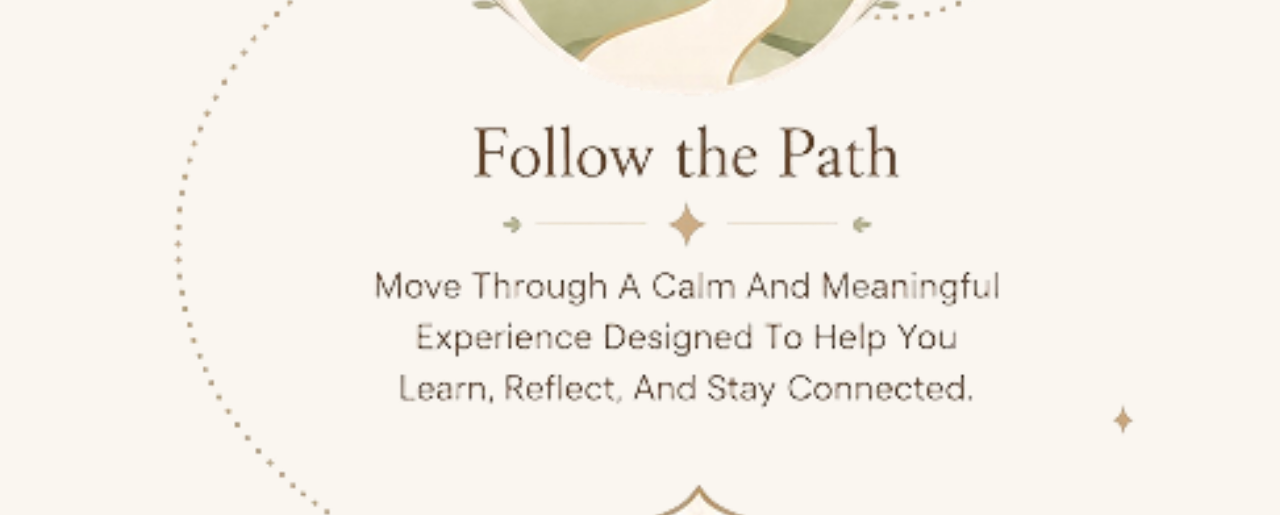
==== commit 1a546736: "Update Discover Why Us section animations and responsive mobile layout" ====
--- a/index.html
+++ b/index.html
@@ -133,30 +133,31 @@
               the premier online destination for non-Arabic speakers<br>
               seeking to learn Quran with peace and clarity.
             </p>
+          </div>
+
+          <div class="why-us-features">
             <div class="why-us-emblem-wrap">
               <img src="img/12.png" alt="Sabeely Arch Emblem" class="why-us-emblem-img">
             </div>
-          </div>
-
-          <div class="why-us-features">
-            <div class="feature-box">
-              <h3>Trusted Foundations, Reliable Learning:</h3>
-              <p>As a noble educational project specializing in online Quranic teaching, we assure you of a trustworthy and authentic learning experience. Join Sabeely with confidence, knowing that you are embarking on a journey of knowledge backed by a foundation of trust, sincerity, and spiritual excellence.</p>
-            </div>
-
-            <div class="feature-box">
-              <h3>The power of non-profit:</h3>
-              <p>At Sabeely, we take pride in delivering top-notch, personalized, and comprehensive Quranic education exclusively designed for non-Arabic speakers of all ages with genuine heart and dedication.</p>
-            </div>
-
-            <div class="feature-box">
-              <h3>Innovative pathways:</h3>
-              <p>Our primary focus is not financial gain but rather pioneering innovative pathways for the best possible Quran learning experience. We believe every soul deserves an inspiring, easy, and fulfilling journey toward the words of Allah.</p>
-            </div>
-
-            <div class="feature-box">
-              <h3>Best Quran teachers:</h3>
-              <p>Our unique approach empowers us to attract and retain the most qualified and passionate male and female Quran teachers who share our mission. They are not just teachers but mentors, guiding you towards a profound connection with the Quran.</p>
+
+            <div class="feature-item feature-box">
+              <h3 class="feature-item-title">Trusted Foundations, Reliable Learning:</h3>
+              <p class="feature-item-desc">As a noble educational project specializing in online Quranic teaching, we assure you of a trustworthy and authentic learning experience. Join Sabeely with confidence, knowing that you are embarking on a journey of knowledge backed by a foundation of trust, sincerity, and spiritual excellence.</p>
+            </div>
+
+            <div class="feature-item feature-box">
+              <h3 class="feature-item-title">The power of non-profit:</h3>
+              <p class="feature-item-desc">At Sabeely, we take pride in delivering top-notch, personalized, and comprehensive Quranic education exclusively designed for non-Arabic speakers of all ages with genuine heart and dedication.</p>
+            </div>
+
+            <div class="feature-item feature-box">
+              <h3 class="feature-item-title">Innovative pathways:</h3>
+              <p class="feature-item-desc">Our primary focus is not financial gain but rather pioneering innovative pathways for the best possible Quran learning experience. We believe every soul deserves an inspiring, easy, and fulfilling journey toward the words of Allah.</p>
+            </div>
+
+            <div class="feature-item feature-box">
+              <h3 class="feature-item-title">Best Quran teachers:</h3>
+              <p class="feature-item-desc">Our unique approach empowers us to attract and retain the most qualified and passionate male and female Quran teachers who share our mission. They are not just teachers but mentors, guiding you towards a profound connection with the Quran.</p>
             </div>
           </div>
         </div>
@@ -315,136 +316,130 @@
       </div>
     </section>
 
-    <!-- ==========================================================================
-         TUITION FEES SECTION
-         ========================================================================== -->
-    <section class="tuition-section" id="Tuitions">
+    <!-- ===== DECORATIVE DIVIDER ===== -->
+    <div class="section-divider">
+      <div class="divider-line">
+        <span>✦</span>
+      </div>
+    </div>
+
+    <!-- ===== LEARN / REFLECT / GROW (THE MEANING BEHIND SABEELY) ===== -->
+    <section class="lrg-section" id="lrg">
       <div class="container">
-        <div class="tuition-header">
-          <h2 class="tuition-title">Tuition Fees</h2>
-          <p class="tuition-subtitle">We are committed to transparency and believe in providing value for your investment in Quranic education.</p>
-        </div>
-
-        <!-- Special Gift Card (Sabeely Colors) -->
-        <div class="tuition-gift-card">
-          <div class="gift-card-left">
-            <span class="gift-tag">Limited Offer</span>
-            <h3>Join Now &amp; Get Your Special Gift!</h3>
-            <p>Enroll today in any of our personalized plans and receive an exclusive introductory blessing package for your Quranic journey.</p>
-          </div>
-          <div class="gift-card-right">
-            <div class="discount-circle">
-              <span class="up-to">UP TO</span>
-              <span class="percent">20%</span>
-              <span class="off">OFF</span>
-            </div>
-          </div>
-        </div>
-
-        <!-- Pricing Cards -->
-        <div class="pricing-grid">
-          <!-- Plan 1 -->
-          <div class="price-card">
-            <h3 class="price-card-plan">2 classes/week</h3>
-            <p class="price-card-duration">30 min per class</p>
-            <div class="price-card-amount">
-              <span class="price-currency">$</span>
-              <span class="price-val">52</span>
-              <span class="price-period">USD / Month</span>
-            </div>
-            <a href="https://wa.me/201555063434" target="_blank" rel="noopener noreferrer" class="price-btn">Start the free trial</a>
-            <span class="no-cc-badge">#No credit card required</span>
-          </div>
-
-          <!-- Plan 2 -->
-          <div class="price-card">
-            <h3 class="price-card-plan">3 classes/week</h3>
-            <p class="price-card-duration">30 min per class</p>
-            <div class="price-card-amount">
-              <span class="price-currency">$</span>
-              <span class="price-val">87</span>
-              <span class="price-period">USD / Month</span>
-            </div>
-            <a href="https://wa.me/201555063434" target="_blank" rel="noopener noreferrer" class="price-btn">Start the free trial</a>
-            <span class="no-cc-badge">#No credit card required</span>
-          </div>
-
-          <!-- Plan 3 -->
-          <div class="price-card">
-            <h3 class="price-card-plan">4 classes/week</h3>
-            <p class="price-card-duration">30 min per class</p>
-            <div class="price-card-amount">
-              <span class="price-currency">$</span>
-              <span class="price-val">104</span>
-              <span class="price-period">USD / Month</span>
-            </div>
-            <a href="https://wa.me/201555063434" target="_blank" rel="noopener noreferrer" class="price-btn">Start the free trial</a>
-            <span class="no-cc-badge">#No credit card required</span>
-          </div>
-
-          <!-- Plan 4 -->
-          <div class="price-card">
-            <h3 class="price-card-plan">5 classes/week</h3>
-            <p class="price-card-duration">30 min per class</p>
-            <div class="price-card-amount">
-              <span class="price-currency">$</span>
-              <span class="price-val">130</span>
-              <span class="price-period">USD / Month</span>
-            </div>
-            <a href="https://wa.me/201555063434" target="_blank" rel="noopener noreferrer" class="price-btn">Start the free trial</a>
-            <span class="no-cc-badge">#No credit card required</span>
-          </div>
-        </div>
-
-        <!-- Accordions -->
-        <div class="accordion-wrapper">
-          <!-- Accordion 1: Money Back Guarantee -->
-          <div class="accordion-item active">
-            <div class="accordion-header" tabindex="0" role="button" aria-expanded="true">
-              <span>— 100% Money-Back Guarantee</span>
-              <span class="accordion-icon">+</span>
-            </div>
-            <div class="accordion-body">
-              <div class="money-back-content">
-                <div>
-                  <p>At Sabeely Academy, we take pride in the quality of our courses and want our students to have confidence in their enrollment. That’s why <strong>we offer a 100% Money-Back Guarantee</strong>. If, within the first week of classes, you find that our <strong>courses do not meet your expectations</strong>, you may request a refund. We are committed to your satisfaction and strive to provide a rewarding learning experience.</p>
-                  <p style="margin-top: 14px; font-style: italic;"><strong>Try our courses risk-free and embark on your Quranic journey with peace of mind.</strong></p>
-                </div>
-                <img src="img/quranguides/Monyback.webp" alt="100% Money Back Guarantee" class="money-back-badge" loading="lazy">
-              </div>
-            </div>
-          </div>
-
-          <!-- Accordion 2: Flexible Customized Courses -->
-          <div class="accordion-item">
-            <div class="accordion-header" tabindex="0" role="button" aria-expanded="false">
-              <span>Flexible Customized Courses!</span>
-              <span class="accordion-icon">+</span>
-            </div>
-            <div class="accordion-body">
-              <p><strong>📚 Flexible Custom Courses at Sabeely 📚</strong></p>
-              <p style="margin-top: 8px;">Looking for a personalized learning experience that fits your schedule and specific goals? Look no further! At Sabeely, we offer flexible custom courses tailored to your needs.</p>
-              <p style="margin-top: 12px;"><strong>🗓️ Schedule &amp; Timings:</strong><br>You can choose the most convenient schedule that suits your daily routine. Whether you prefer intensive sessions or a gradual pace, we’ve got you covered.</p>
-              <p style="margin-top: 12px;"><strong>📜 Curricula &amp; Study Material:</strong><br>Our dedicated instructors are well-equipped to provide custom curricula, whether you aim to delve into Quranic studies, Arabic language, or Islamic studies aligned with your personal or school requirements.</p>
-              <p style="margin-top: 12px;"><strong>💼 Professional Teachers:</strong><br>Our highly qualified teachers are experts in delivering personalized courses. You can trust in their professionalism and expertise to guide you effectively on your learning journey.</p>
-              <p style="margin-top: 14px;">Join Sabeely Academy today and embark on a rewarding educational experience that aligns with your goals! 🌟</p>
-            </div>
-          </div>
-
-          <!-- Accordion 3: Terms of Use and Policy -->
-          <div class="accordion-item">
-            <div class="accordion-header" tabindex="0" role="button" aria-expanded="false">
-              <span>TERMS OF USE AND POLICY</span>
-              <span class="accordion-icon">+</span>
-            </div>
-            <div class="accordion-body">
-              <p>We would like to bring your attention to our Student Policy &amp; Information, designed to ensure a smooth and productive learning experience for all. Your success is our priority, and adhering to our guidelines helps us maintain a conducive and respectful learning environment.</p>
-              <p style="margin-top: 12px;"><a href="#" style="color: var(--gold-light); text-decoration: underline;">View Full Policy Guidelines &rarr;</a></p>
-            </div>
-          </div>
+        <div class="section-header fade-in">
+          <img src="img/address.png" alt="The Meaning Behind Sabeely" />
+        </div>
+        <div class="lrg-cards">
+          <div class="lrg-card fade-in delay-1">
+            <img
+              src="img/learn.png"
+              alt="Learn — Begin with the words of the Quran through a calm and clear learning experience."
+            />
+          </div>
+          <div class="lrg-card fade-in delay-2">
+            <img
+              src="img/reflect.png"
+              alt="Reflect — Move closer to the meaning of the Quran and let every verse bring more clarity to your heart."
+            />
+          </div>
+          <div class="lrg-card fade-in delay-3">
+            <img
+              src="img/grow.png"
+              alt="Grow — Let your journey with the Quran become a source of peace, guidance, and nearness to Allah."
+            />
+          </div>
+        </div>
+        <div class="lrg-dots">
+          <span class="lrg-dot"></span>
+          <span class="lrg-dot active"></span>
+          <span class="lrg-dot"></span>
         </div>
       </div>
     </section>
+
+    <!-- ===== DECORATIVE DIVIDER ===== -->
+    <div class="section-divider">
+      <div class="divider-line">
+        <span>✦</span>
+      </div>
+    </div>
+
+    <!-- ===== WHY SABEELY ===== -->
+    <section class="why-section" id="why">
+      <div class="container">
+        <div class="section-header fade-in">
+          <img src="img/why.png" alt="Why Sabeely" />
+        </div>
+        <div class="why-cards">
+          <div class="why-card fade-in delay-1">
+            <img
+              src="img/peace.png"
+              alt="Guidance With Peace — A soft and reassuring experience designed to help you connect with the Quran without pressure or confusion."
+            />
+          </div>
+          <div class="why-card fade-in delay-2">
+            <img
+              src="img/simple.png"
+              alt="Simple And Heart-Led — A clear journey that helps you learn, reflect, and grow in a way that feels calm, sincere, and easy to follow."
+            />
+          </div>
+          <div class="why-card fade-in delay-3">
+            <img
+              src="img/meaning.png"
+              alt="A Path With Meaning — Every detail is inspired by the idea of Sabeely, your personal path toward Allah, clarity, and the light of the Quran."
+            />
+          </div>
+          <div class="why-card fade-in delay-4">
+            <img
+              src="img/faith.png"
+              alt="Rooted In Faith — A Quran-centered experience built around trust, intention, reflection, and spiritual growth."
+            />
+          </div>
+        </div>
+      </div>
+    </section>
+
+    <!-- ===== DECORATIVE DIVIDER ===== -->
+    <div class="section-divider">
+      <div class="divider-line">
+        <span>✦</span>
+      </div>
+    </div>
+
+    <!-- ===== YOUR JOURNEY ===== -->
+    <section class="journey-section" id="journey">
+      <div class="container">
+        <div class="section-header fade-in">
+          <img src="img/journy.png" alt="Your Journey" />
+        </div>
+
+        <!-- Desktop Journey View -->
+        <div class="journey-steps desktop-only-journey fade-in">
+          <picture>
+            <source media="(max-width: 768px)" srcset="img/journy2.png" />
+            <img
+              src="img/the journy.png"
+              alt="Your Journey Steps — Begin with Intention, Follow the Path, Grow with the Quran"
+            />
+          </picture>
+        </div>
+
+        <!-- Mobile Journey View (Scroll-Driven Path Animation) -->
+        <div class="mobile-journey-container">
+          <div class="journey-mobile-wrapper">
+            <div class="journey-beam-path"></div>
+            <img src="img/journy2.png" alt="Your Journey Steps — Begin with Intention, Follow the Path, Grow with the Quran" class="journey-mobile-img">
+          </div>
+        </div>
+      </div>
+    </section>
+
+    <!-- ===== DECORATIVE DIVIDER ===== -->
+    <div class="section-divider">
+      <div class="divider-line">
+        <span>✦</span>
+      </div>
+    </div>
 
     <!-- ==========================================================================
          VIDEO LIBRARY SECTION
@@ -724,6 +719,139 @@
     } else {
       showcaseRows.forEach(row => row.classList.add('animate-in'));
     }
+
+    // 7. Scroll Entrance Animation for .fade-in, .fade-in-left, .fade-in-right, .feature-box, .feature-item, .why-us-emblem-img
+    const fadeElements = document.querySelectorAll('.fade-in, .fade-in-left, .fade-in-right, .feature-box, .feature-item, .why-us-emblem-img');
+    if ('IntersectionObserver' in window) {
+      const isMobile = window.innerWidth <= 768;
+      const fadeObserver = new IntersectionObserver((entries) => {
+        entries.forEach(entry => {
+          if (entry.isIntersecting) {
+            entry.target.classList.add('visible');
+            fadeObserver.unobserve(entry.target);
+          }
+        });
+      }, {
+        threshold: isMobile ? 0.05 : 0.12,
+        rootMargin: isMobile ? '0px 0px -15px 0px' : '0px 0px -40px 0px'
+      });
+
+      fadeElements.forEach(el => {
+        const rect = el.getBoundingClientRect();
+        if (rect.top < window.innerHeight && rect.bottom > 0) {
+          el.classList.add('visible');
+        } else {
+          fadeObserver.observe(el);
+        }
+      });
+    } else {
+      fadeElements.forEach(el => el.classList.add('visible'));
+    }
+
+    // 8. Mobile Journey Scroll-Driven Animation (Lerp Physics)
+    const journeyContainer = document.querySelector('.mobile-journey-container');
+    if (journeyContainer) {
+      let targetProgress = 0;
+      let currentProgress = 0;
+      let isAnimating = false;
+
+      function renderJourneyPhysics() {
+        currentProgress += (targetProgress - currentProgress) * 0.12;
+        const revealPercent = (currentProgress * 100).toFixed(2);
+        journeyContainer.style.setProperty('--reveal-percent', `${revealPercent}%`);
+
+        if (currentProgress > 0.88) {
+          journeyContainer.classList.add('fully-revealed');
+        } else {
+          journeyContainer.classList.remove('fully-revealed');
+        }
+
+        if (Math.abs(targetProgress - currentProgress) > 0.0005) {
+          requestAnimationFrame(renderJourneyPhysics);
+        } else {
+          isAnimating = false;
+        }
+      }
+
+      function updateMobileJourneyTarget() {
+        if (window.innerWidth > 768) return;
+        const rect = journeyContainer.getBoundingClientRect();
+        const winHeight = window.innerHeight;
+        const startPoint = winHeight * 0.70;
+        const totalDist = rect.height * 0.85;
+        const currentDist = startPoint - rect.top;
+
+        let rawProgress = currentDist / totalDist;
+        targetProgress = Math.max(0, Math.min(1, rawProgress));
+
+        if (!isAnimating) {
+          isAnimating = true;
+          requestAnimationFrame(renderJourneyPhysics);
+        }
+      }
+
+      window.addEventListener('scroll', updateMobileJourneyTarget, { passive: true });
+      window.addEventListener('resize', updateMobileJourneyTarget, { passive: true });
+      updateMobileJourneyTarget();
+    }
+
+    // 9. LRG Cards Coverflow Carousel for Mobile
+    const lrgCardsContainer = document.querySelector('.lrg-cards');
+    const lrgCards = document.querySelectorAll('.lrg-card');
+    const lrgDots = document.querySelectorAll('.lrg-dot');
+    if (lrgCardsContainer && lrgCards.length === 3) {
+      let activeIndex = 1; // Start with 'Reflect' (index 1) active
+
+      function updateCoverflow() {
+        if (window.innerWidth <= 768) {
+          lrgCardsContainer.classList.add('coverflow');
+          lrgCards.forEach((card, idx) => {
+            card.className = 'lrg-card';
+            if (idx === activeIndex) {
+              card.classList.add('active');
+            } else if (idx === (activeIndex - 1 + 3) % 3) {
+              card.classList.add('prev');
+            } else {
+              card.classList.add('next');
+            }
+          });
+
+          lrgDots.forEach((dot, idx) => {
+            if (idx === activeIndex) {
+              dot.classList.add('active');
+            } else {
+              dot.classList.remove('active');
+            }
+          });
+        } else {
+          lrgCardsContainer.classList.remove('coverflow');
+          lrgCards.forEach((card) => {
+            card.className = 'lrg-card';
+          });
+        }
+      }
+
+      lrgCards.forEach((card, idx) => {
+        card.addEventListener('click', () => {
+          if (window.innerWidth <= 768 && idx !== activeIndex) {
+            activeIndex = idx;
+            updateCoverflow();
+          }
+        });
+      });
+
+      lrgDots.forEach((dot, idx) => {
+        dot.addEventListener('click', () => {
+          if (window.innerWidth <= 768) {
+            activeIndex = idx;
+            updateCoverflow();
+          }
+        });
+      });
+
+      updateCoverflow();
+      window.addEventListener('resize', updateCoverflow);
+    }
   </script>
 </body>
 </html>
--- a/quranguides.css
+++ b/quranguides.css
@@ -71,6 +71,7 @@
 html {
   scroll-behavior: smooth;
   font-size: 16px;
+  overflow-x: clip;
 }
 
 body {
@@ -78,7 +79,7 @@
   background-color: var(--brown-darker);
   color: var(--text-light);
   line-height: 1.65;
-  overflow-x: hidden;
+  overflow-x: clip;
   -webkit-font-smoothing: antialiased;
 }
 
@@ -481,88 +482,161 @@
 }
 
 /* ==========================================================================
-   WHY US SECTION
+   WHY US SECTION ("Discover why we stand out!")
    ========================================================================== */
 .why-us-section {
   background-color: #3D2B1F;
   color: var(--cream);
-  padding: 100px 0;
+  padding: 100px 0 140px;
   position: relative;
+  overflow: visible;
 }
 
 .why-us-grid {
   display: grid;
   grid-template-columns: 1fr 1.15fr;
-  gap: 50px;
-  align-items: center;
+  gap: 70px;
+  align-items: flex-start;
+  position: relative;
+}
+
+.why-us-left {
+  position: sticky;
+  top: calc(50vh - 140px);
+  align-self: flex-start;
+  text-align: center;
+  padding: 20px 10px;
+  z-index: 10;
 }
 
 .why-us-title {
-  font-size: 3.5rem;
+  font-size: 3.8rem;
   font-weight: 800;
-  line-height: 1.15;
+  line-height: 1.12;
   margin-bottom: 24px;
-  font-family: var(--font-heading), var(--font-family);
+  color: #FFFFFF;
+  text-align: center;
+  font-family: var(--font-heading), 'Playfair Display', serif;
+  letter-spacing: -0.5px;
 }
 
 .why-us-intro {
   font-size: 1.25rem;
-  line-height: 1.7;
+  line-height: 1.75;
+  font-style: italic;
   color: var(--cream-dark);
-  margin-bottom: 24px;
+  text-align: center;
+  max-width: 480px;
+  margin: 0 auto;
+}
+
+.why-us-features {
+  display: flex;
+  flex-direction: column;
+  gap: 65px;
+  padding-top: 10px;
+}
+
+@keyframes zoomIn {
+  0% {
+    opacity: 0;
+    transform: scale3d(0.3, 0.3, 0.3);
+  }
+  50% {
+    opacity: 1;
+  }
+  100% {
+    opacity: 1;
+    transform: scale3d(1, 1, 1);
+  }
+}
+
+@keyframes fadeInUp {
+  from {
+    opacity: 0;
+    transform: translate3d(0, 45px, 0);
+  }
+  to {
+    opacity: 1;
+    transform: translate3d(0, 0, 0);
+  }
 }
 
 .why-us-emblem-wrap {
-  margin-top: 28px;
-  display: flex;
-  justify-content: flex-start;
+  display: flex;
+  justify-content: center;
+  align-items: center;
+  width: 100%;
+  margin-bottom: 10px;
 }
 
 .why-us-emblem-img {
-  max-width: 350px;
+  max-width: 320px;
   width: 100%;
   height: auto;
+  opacity: 0;
+  transform: scale3d(0.3, 0.3, 0.3);
+  filter: drop-shadow(0 14px 30px rgba(0, 0, 0, 0.5));
+  display: block;
+  will-change: transform, opacity;
+}
+
+.why-us-emblem-img.visible,
+.why-us-emblem-img.animate-in {
   opacity: 1;
-  display: block;
-  filter: drop-shadow(0 12px 28px rgba(0, 0, 0, 0.45));
-  transition: transform 0.3s ease;
+  transform: scale3d(1, 1, 1);
+  animation: zoomIn 0.95s cubic-bezier(0.175, 0.885, 0.32, 1.275) both;
 }
 
 .why-us-emblem-img:hover {
-  transform: scale(1.03);
-}
-
-.why-us-features {
-  display: grid;
-  grid-template-columns: 1fr 1fr;
-  gap: 24px;
-}
-
+  transform: scale(1.04);
+}
+
+.feature-item,
 .feature-box {
-  background: rgba(255, 255, 255, 0.03);
-  border: 1px solid var(--gold-border);
-  border-radius: 16px;
-  padding: 30px 24px;
-  transition: var(--transition);
-}
-
+  background: transparent;
+  border: none;
+  padding: 10px 16px;
+  text-align: center;
+  opacity: 0;
+  transform: translate3d(0, 45px, 0);
+  will-change: transform, opacity;
+}
+
+.feature-item.visible,
+.feature-item.animate-in,
+.feature-box.visible,
+.feature-box.animate-in {
+  opacity: 1;
+  transform: translate3d(0, 0, 0);
+  animation: fadeInUp 0.85s cubic-bezier(0.25, 1, 0.5, 1) both;
+}
+
+.feature-item:hover,
 .feature-box:hover {
-  background: rgba(255, 255, 255, 0.06);
-  border-color: var(--gold);
   transform: translateY(-4px);
 }
 
+.feature-item-title,
 .feature-box h3 {
-  font-size: 1.35rem;
+  font-size: 1.95rem;
   font-weight: 700;
+  font-style: italic;
   color: var(--gold-light);
-  margin-bottom: 12px;
-}
-
+  margin-bottom: 16px;
+  line-height: 1.3;
+  font-family: var(--font-heading), 'Playfair Display', serif;
+  text-align: center;
+}
+
+.feature-item-desc,
 .feature-box p {
-  font-size: 1rem;
-  line-height: 1.6;
-  color: var(--cream-dark);
+  font-size: 1.12rem;
+  line-height: 1.8;
+  color: var(--cream);
+  max-width: 620px;
+  margin: 0 auto;
+  text-align: center;
 }
 
 /* ==========================================================================
@@ -1587,11 +1661,21 @@
     font-size: 3rem;
   }
   .why-us-grid {
-    grid-template-columns: 1fr;
-    gap: 40px;
+    display: flex;
+    flex-direction: column;
+    gap: 32px;
   }
   .why-us-left {
+    position: sticky;
+    top: 76px;
+    align-self: flex-start;
+    z-index: 25;
+    background-color: #3D2B1F;
+    box-shadow: 0 12px 28px -4px rgba(0, 0, 0, 0.45);
+    padding: 16px 20px 22px;
     text-align: center;
+    width: 100%;
+    border-radius: 0 0 16px 16px;
   }
   .teachers-showcase-row {
     gap: 40px;
@@ -1758,40 +1842,86 @@
     color: #3D2B1F;
     font-weight: 700;
   }
+  .why-us-section {
+    padding: 50px 0 100px;
+    overflow: visible;
+  }
   .why-us-grid {
-    grid-template-columns: 1fr;
-    gap: 36px;
+    display: flex;
+    flex-direction: column;
+    gap: 20px;
     text-align: center;
+    position: relative;
   }
   .why-us-left {
+    position: sticky !important;
+    top: 76px !important;
+    align-self: flex-start;
+    z-index: 25 !important;
+    background-color: #3D2B1F !important;
+    box-shadow: 0 12px 28px -4px rgba(0, 0, 0, 0.5) !important;
+    padding: 14px 12px 20px !important;
     text-align: center;
     display: flex;
     flex-direction: column;
     align-items: center;
+    width: 100%;
+    margin: 0 auto;
+    border-radius: 0 0 16px 16px;
   }
   .why-us-title {
-    font-size: 2.4rem;
+    font-size: 1.95rem;
+    line-height: 1.18;
     text-align: center;
+    margin-bottom: 8px;
+    color: #FFFFFF;
   }
   .why-us-intro {
     text-align: center;
-    margin: 0 auto 20px;
-    max-width: 580px;
+    margin: 0 auto;
+    max-width: 480px;
+    font-size: 0.92rem;
+    line-height: 1.48;
+    color: var(--cream-dark);
+  }
+  .why-us-features {
+    display: flex;
+    flex-direction: column;
+    gap: 44px;
+    padding-top: 10px;
+    position: relative;
+    z-index: 10;
   }
   .why-us-emblem-wrap {
     display: flex;
     justify-content: center !important;
     align-items: center;
     width: 100%;
-    margin: 20px auto 30px;
+    margin: 8px auto 16px;
     text-align: center;
   }
   .why-us-emblem-img {
     margin: 0 auto !important;
     display: block;
-    max-width: 290px;
+    max-width: 210px;
     width: 100%;
     height: auto;
+  }
+  .feature-item,
+  .feature-box {
+    padding: 8px 12px;
+  }
+  .feature-item-title,
+  .feature-box h3 {
+    font-size: 1.4rem;
+    margin-bottom: 8px;
+    color: var(--gold-light);
+  }
+  .feature-item-desc,
+  .feature-box p {
+    font-size: 0.92rem;
+    line-height: 1.62;
+    color: var(--cream);
   }
   .teachers-title,
   .testimonials-title,
@@ -1799,9 +1929,6 @@
   .video-title,
   .blog-title {
     font-size: 2.4rem;
-  }
-  .why-us-features {
-    grid-template-columns: 1fr;
   }
   .teachers-showcase-img img {
     max-width: 270px;
@@ -1978,3 +2105,399 @@
     font-size: 1.25rem;
   }
 }
+
+/* ==========================================================================
+   THREE SECTIONS (LRG, WHY SABEELY, YOUR JOURNEY)
+   ========================================================================== */
+
+/* ===== SCROLL ANIMATIONS ===== */
+.fade-in {
+  opacity: 0;
+  transform: translateY(30px);
+  transition: opacity 0.8s ease, transform 0.8s ease;
+}
+
+.fade-in.visible {
+  opacity: 1;
+  transform: translateY(0);
+}
+
+.fade-in-left {
+  opacity: 0;
+  transform: translateX(-40px);
+  transition: opacity 0.8s ease, transform 0.8s ease;
+}
+
+.fade-in-left.visible {
+  opacity: 1;
+  transform: translateX(0);
+}
+
+.fade-in-right {
+  opacity: 0;
+  transform: translateX(40px);
+  transition: opacity 0.8s ease, transform 0.8s ease;
+}
+
+.fade-in-right.visible {
+  opacity: 1;
+  transform: translateX(0);
+}
+
+/* Staggered animation delays */
+.delay-1 { transition-delay: 0.1s; }
+.delay-2 { transition-delay: 0.2s; }
+.delay-3 { transition-delay: 0.3s; }
+.delay-4 { transition-delay: 0.4s; }
+
+/* ===== DECORATIVE DIVIDER ===== */
+.section-divider {
+  text-align: center;
+  padding: 20px 0;
+  background-color: #FAF6F0;
+  width: 100%;
+}
+
+.section-divider .divider-line {
+  display: inline-flex;
+  align-items: center;
+  gap: 16px;
+  color: var(--gold);
+}
+
+.section-divider .divider-line::before,
+.section-divider .divider-line::after {
+  content: '';
+  width: 80px;
+  height: 1px;
+  background: linear-gradient(90deg, transparent, var(--gold), transparent);
+}
+
+.section-divider .divider-line span {
+  font-size: 1.1rem;
+  color: var(--gold);
+  line-height: 1;
+}
+
+/* ===== LEARN REFLECT GROW SECTION ===== */
+.lrg-section {
+  padding: 60px 0 100px;
+  background-color: #FAF6F0;
+}
+
+.lrg-section .section-header {
+  text-align: center;
+  margin-bottom: 50px;
+}
+
+.lrg-section .section-header img {
+  margin: 0 auto;
+  max-width: 420px;
+}
+
+.lrg-cards {
+  display: grid;
+  grid-template-columns: repeat(3, 1fr);
+  gap: 32px;
+  max-width: 1000px;
+  margin: 0 auto;
+}
+
+.lrg-card {
+  background: transparent !important;
+  border: none !important;
+  padding: 0 !important;
+  box-shadow: none !important;
+  transition: all 0.4s ease;
+  position: relative;
+  overflow: hidden;
+}
+
+.lrg-card::before {
+  content: '';
+  position: absolute;
+  top: 0;
+  left: 0;
+  right: 0;
+  height: 3px;
+  background: linear-gradient(90deg, var(--gold), var(--olive), var(--gold));
+  transform: scaleX(0);
+  transition: transform 0.4s ease;
+}
+
+.lrg-card:hover {
+  transform: translateY(-8px);
+  filter: drop-shadow(0 16px 24px rgba(61, 43, 31, 0.1));
+}
+
+.lrg-card:hover::before {
+  transform: scaleX(1);
+}
+
+.lrg-card img {
+  width: 100%;
+  height: auto;
+  border-radius: 12px;
+}
+
+.lrg-dots {
+  display: none;
+}
+
+/* ===== WHY SABEELY SECTION ===== */
+.why-section {
+  padding: 80px 0;
+  background-color: #FAF6F0;
+}
+
+.why-section .section-header {
+  text-align: center;
+  margin-bottom: 50px;
+}
+
+.why-section .section-header img {
+  margin: 0 auto;
+  max-width: 350px;
+}
+
+.why-cards {
+  display: grid;
+  grid-template-columns: repeat(2, 1fr);
+  gap: 28px;
+  max-width: 900px;
+  margin: 0 auto;
+}
+
+.why-card {
+  background: transparent !important;
+  border: none !important;
+  padding: 0 !important;
+  box-shadow: none !important;
+  overflow: hidden;
+  transition: all 0.4s ease;
+}
+
+.why-card:hover {
+  transform: translateY(-6px);
+  filter: drop-shadow(0 14px 20px rgba(61, 43, 31, 0.1));
+}
+
+.why-card img {
+  width: 100%;
+  height: auto;
+  display: block;
+}
+
+/* ===== YOUR JOURNEY SECTION ===== */
+.journey-section {
+  padding: 80px 0;
+  background-color: #FAF6F0;
+}
+
+.journey-section .section-header {
+  text-align: center;
+  margin-bottom: 60px;
+}
+
+.journey-section .section-header img {
+  margin: 0 auto;
+  max-width: 350px;
+}
+
+.journey-steps {
+  max-width: 1000px;
+  margin: 0 auto;
+}
+
+.journey-steps img {
+  width: 100%;
+  height: auto;
+}
+
+.mobile-journey-timeline,
+.mobile-journey-container {
+  display: none !important;
+}
+
+/* ===== PHONE / MOBILE EDITION SPECIFIC ANIMATIONS ===== */
+@media (max-width: 768px) {
+  .lrg-section {
+    padding: 30px 0 40px !important;
+    overflow: hidden !important;
+  }
+
+  .lrg-cards {
+    display: flex !important;
+    flex-direction: column !important;
+    align-items: center !important;
+    gap: 24px !important;
+    max-width: 280px !important;
+    margin: 0 auto !important;
+  }
+
+  .lrg-card {
+    position: relative !important;
+    width: 100% !important;
+    max-width: 100% !important;
+    box-shadow: 0 8px 24px rgba(61, 43, 31, 0.08) !important;
+    border-radius: 12px !important;
+    opacity: 1 !important;
+  }
+
+  .lrg-cards.coverflow {
+    flex-direction: row !important;
+    position: relative !important;
+    justify-content: center !important;
+    align-items: center !important;
+    height: 340px !important;
+    max-width: 100% !important;
+    perspective: 800px !important;
+    overflow: visible !important;
+  }
+
+  .lrg-cards.coverflow .lrg-card {
+    position: absolute !important;
+    width: 220px !important;
+    max-width: 220px !important;
+    transition: all 0.5s cubic-bezier(0.25, 1, 0.5, 1) !important;
+    cursor: pointer !important;
+    transform-style: preserve-3d !important;
+    opacity: 0 !important;
+    pointer-events: none !important;
+  }
+
+  .lrg-cards.coverflow .lrg-card.active {
+    transform: translate3d(0, 0, 0) scale(1.05) !important;
+    z-index: 3 !important;
+    opacity: 1 !important;
+    pointer-events: auto !important;
+    box-shadow: 0 14px 32px rgba(61, 43, 31, 0.14) !important;
+    filter: none !important;
+  }
+
+  .lrg-cards.coverflow .lrg-card.prev {
+    transform: translate3d(-110px, 0, -100px) rotateY(25deg) scale(0.85) !important;
+    z-index: 2 !important;
+    opacity: 0.75 !important;
+    pointer-events: auto !important;
+    filter: grayscale(15%) blur(0.3px) !important;
+  }
+
+  .lrg-cards.coverflow .lrg-card.next {
+    transform: translate3d(110px, 0, -100px) rotateY(-25deg) scale(0.85) !important;
+    z-index: 2 !important;
+    opacity: 0.75 !important;
+    pointer-events: auto !important;
+    filter: grayscale(15%) blur(0.3px) !important;
+  }
+
+  .lrg-dots {
+    display: flex !important;
+    justify-content: center !important;
+    gap: 8px !important;
+    margin-top: 15px !important;
+  }
+
+  .lrg-dot {
+    width: 8px !important;
+    height: 8px !important;
+    border-radius: 50% !important;
+    background: rgba(61, 43, 31, 0.2) !important;
+    cursor: pointer !important;
+    transition: all 0.3s ease !important;
+  }
+
+  .lrg-dot.active {
+    background: var(--gold) !important;
+    transform: scale(1.2) !important;
+    width: 18px !important;
+    border-radius: 4px !important;
+  }
+
+  .lrg-section .section-header img {
+    max-width: 300px;
+  }
+
+  .why-section {
+    padding: 30px 0 60px !important;
+  }
+
+  .why-cards {
+    display: flex !important;
+    flex-direction: column !important;
+    gap: 16px !important;
+    max-width: 100% !important;
+    height: auto !important;
+    margin: 0 auto !important;
+  }
+
+  .why-card {
+    position: relative !important;
+    left: auto !important;
+    top: auto !important;
+    width: 100% !important;
+    max-width: 100% !important;
+    transform: none !important;
+    box-shadow: 0 6px 20px rgba(61, 43, 31, 0.06) !important;
+    border-radius: 16px !important;
+  }
+
+  .why-section .section-header img {
+    max-width: 280px;
+  }
+
+  .journey-section .section-header img {
+    max-width: 260px;
+  }
+
+  .desktop-only-journey {
+    display: none !important;
+  }
+
+  .mobile-journey-container {
+    display: block !important;
+    max-width: 360px !important;
+    margin: 0 auto !important;
+    padding: 20px 14px 40px 14px !important;
+    position: relative !important;
+    --reveal-percent: 0%;
+  }
+
+  .journey-mobile-wrapper {
+    position: relative;
+    width: 100%;
+    overflow: hidden;
+    padding: 12px 0;
+  }
+
+  .journey-mobile-img {
+    width: 100%;
+    height: auto;
+    display: block;
+    mask-image: linear-gradient(
+      to bottom, 
+      rgba(0, 0, 0, 1) 0%, 
+      rgba(0, 0, 0, 1) var(--reveal-percent, 0%), 
+      rgba(0, 0, 0, 0) calc(var(--reveal-percent, 0%) + 12%)
+    );
+    -webkit-mask-image: linear-gradient(
+      to bottom, 
+      rgba(0, 0, 0, 1) 0%, 
+      rgba(0, 0, 0, 1) var(--reveal-percent, 0%), 
+      rgba(0, 0, 0, 0) calc(var(--reveal-percent, 0%) + 12%)
+    );
+    opacity: 1;
+    transform: translateY(0);
+    transition: filter 0.6s cubic-bezier(0.25, 1, 0.5, 1);
+    filter: drop-shadow(0 8px 24px rgba(61, 43, 31, 0.08));
+    will-change: mask-image, -webkit-mask-image;
+  }
+
+  .journey-beam-path {
+    display: none !important;
+  }
+
+  .mobile-journey-container.fully-revealed .journey-mobile-img {
+    filter: drop-shadow(0 14px 38px rgba(196, 162, 101, 0.28));
+  }
+}
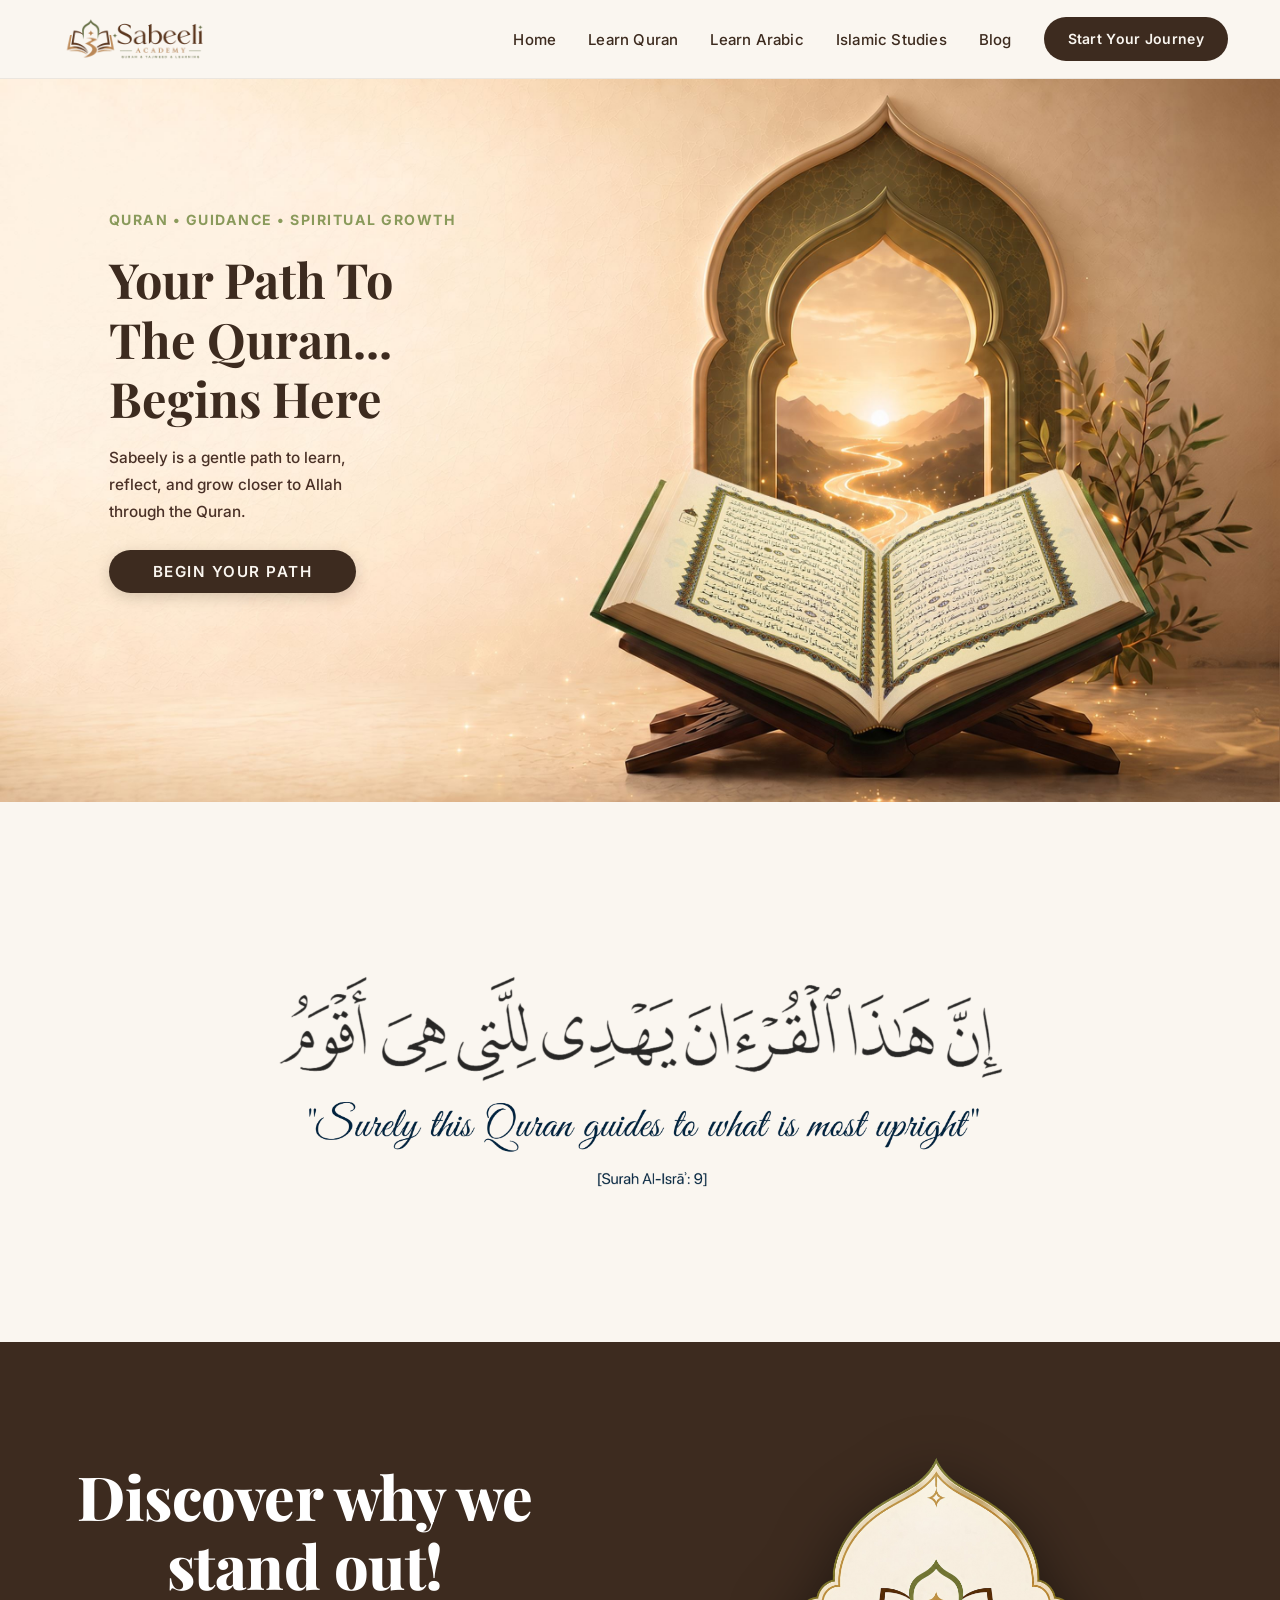
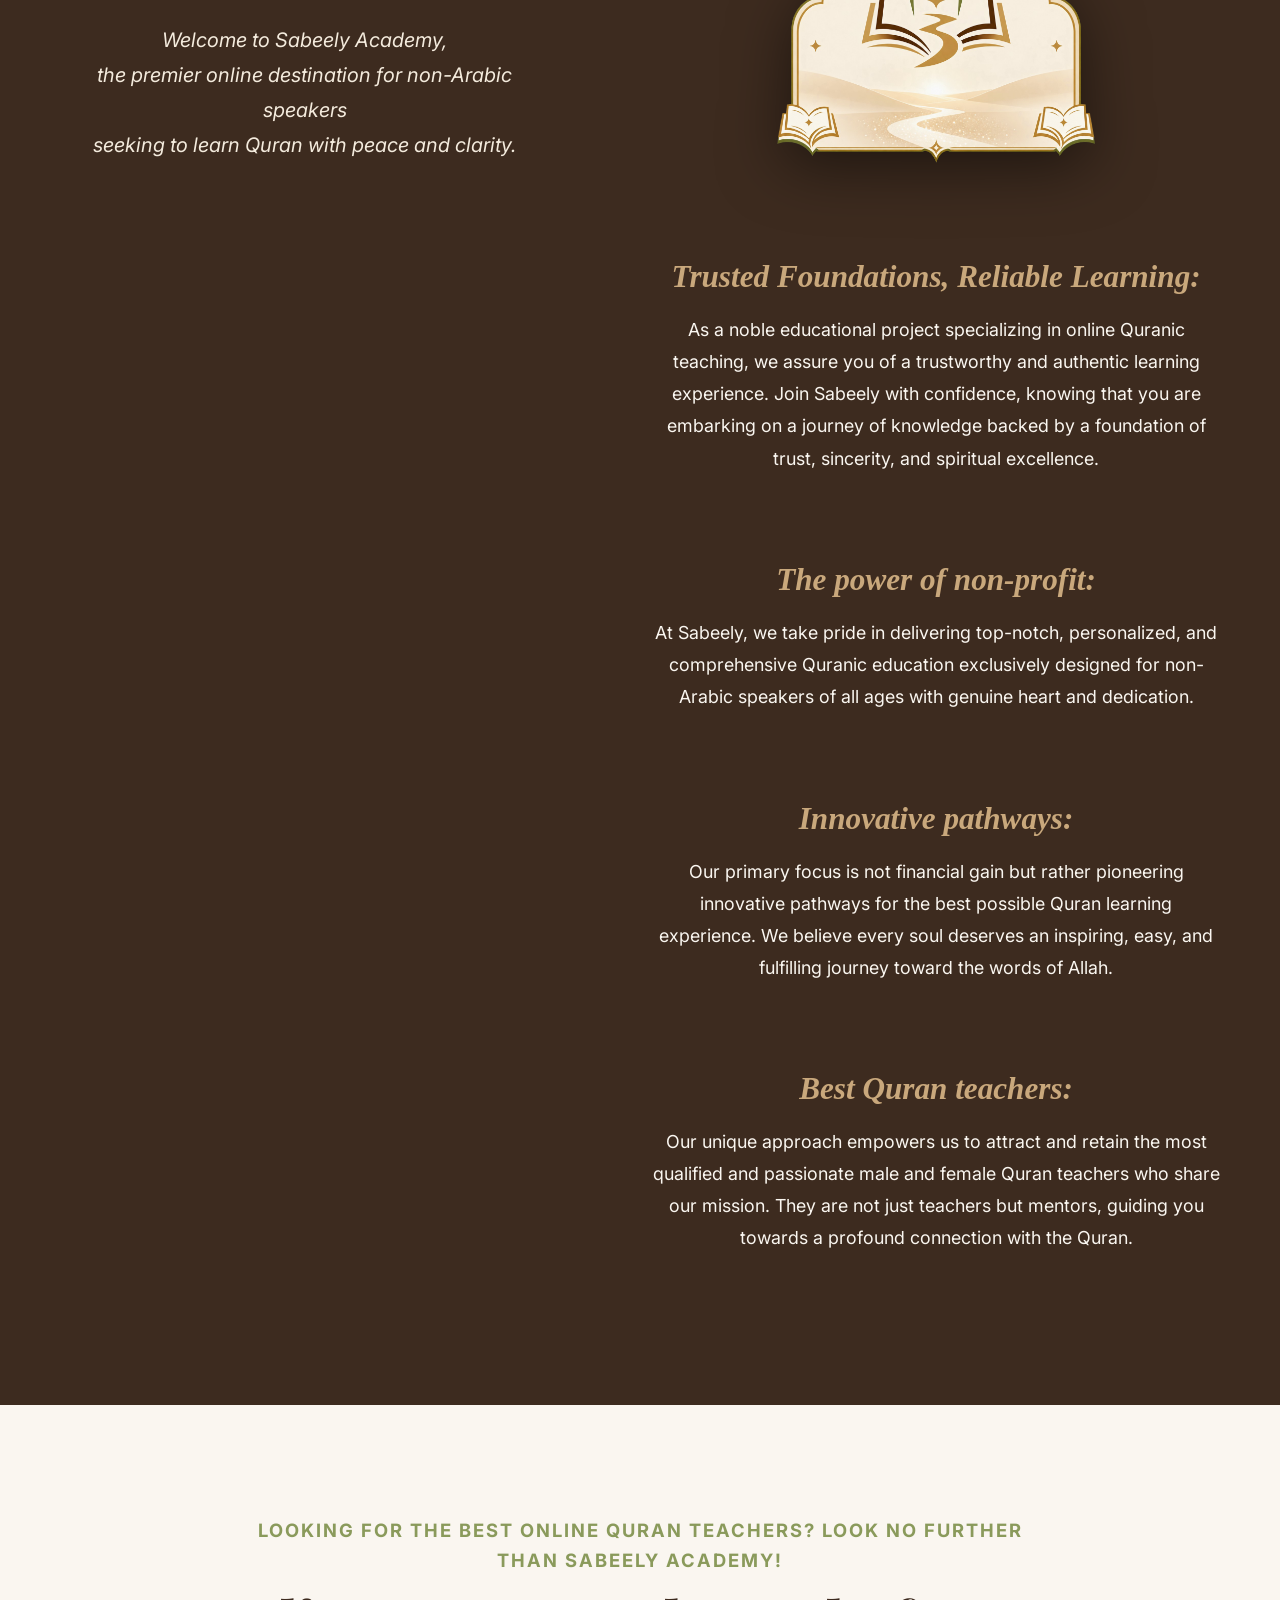
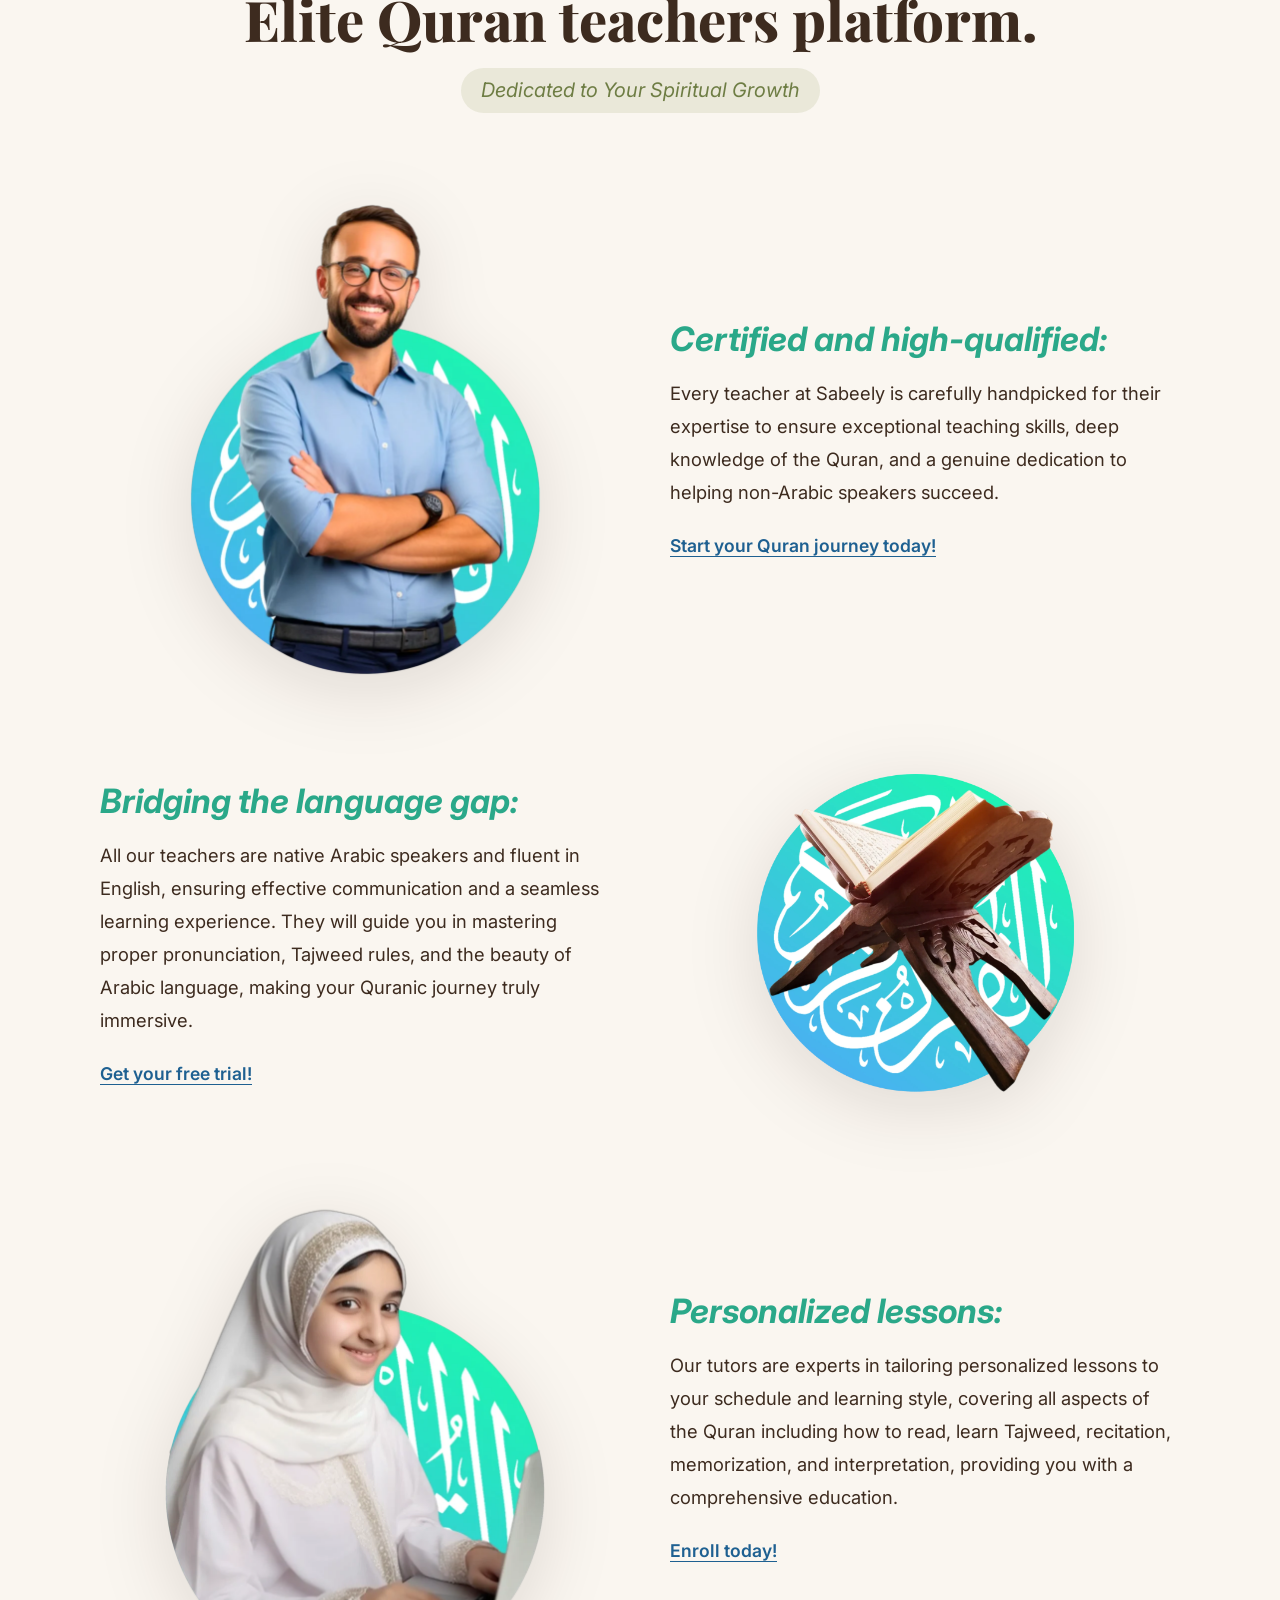
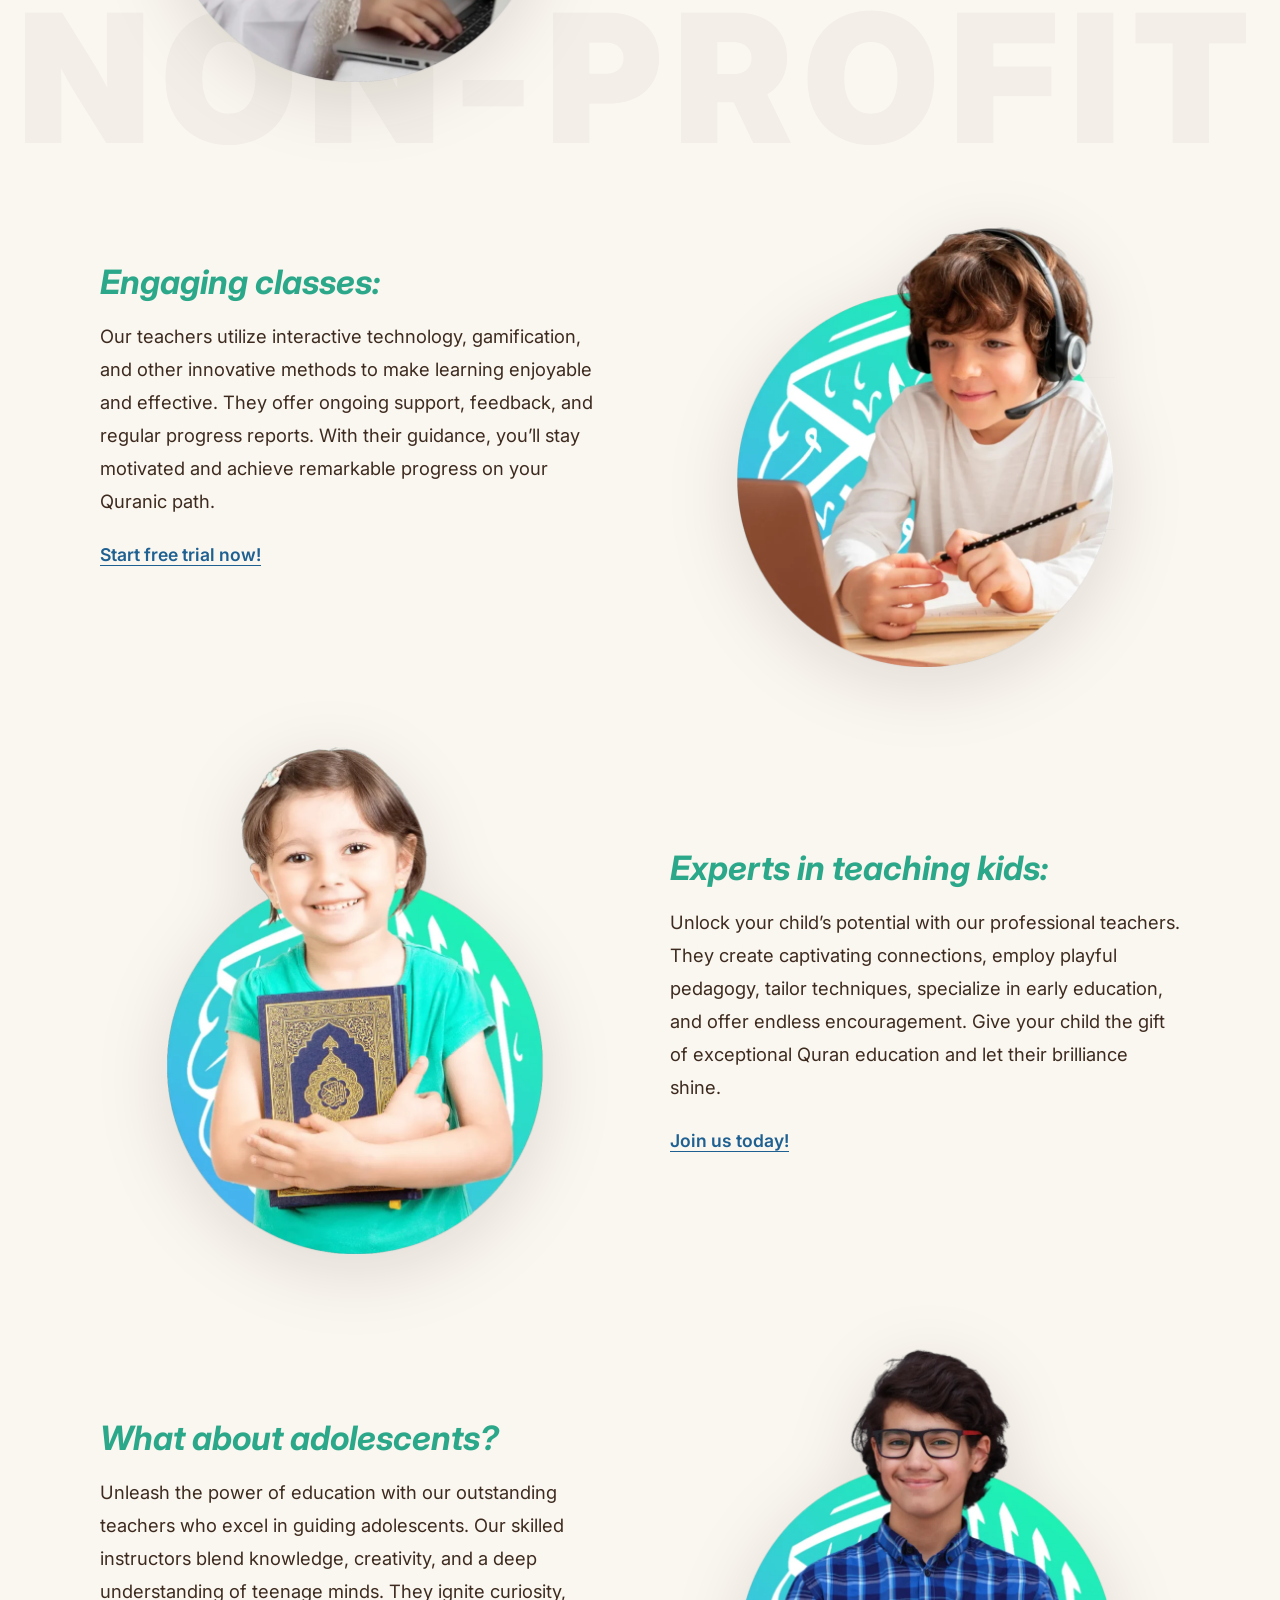
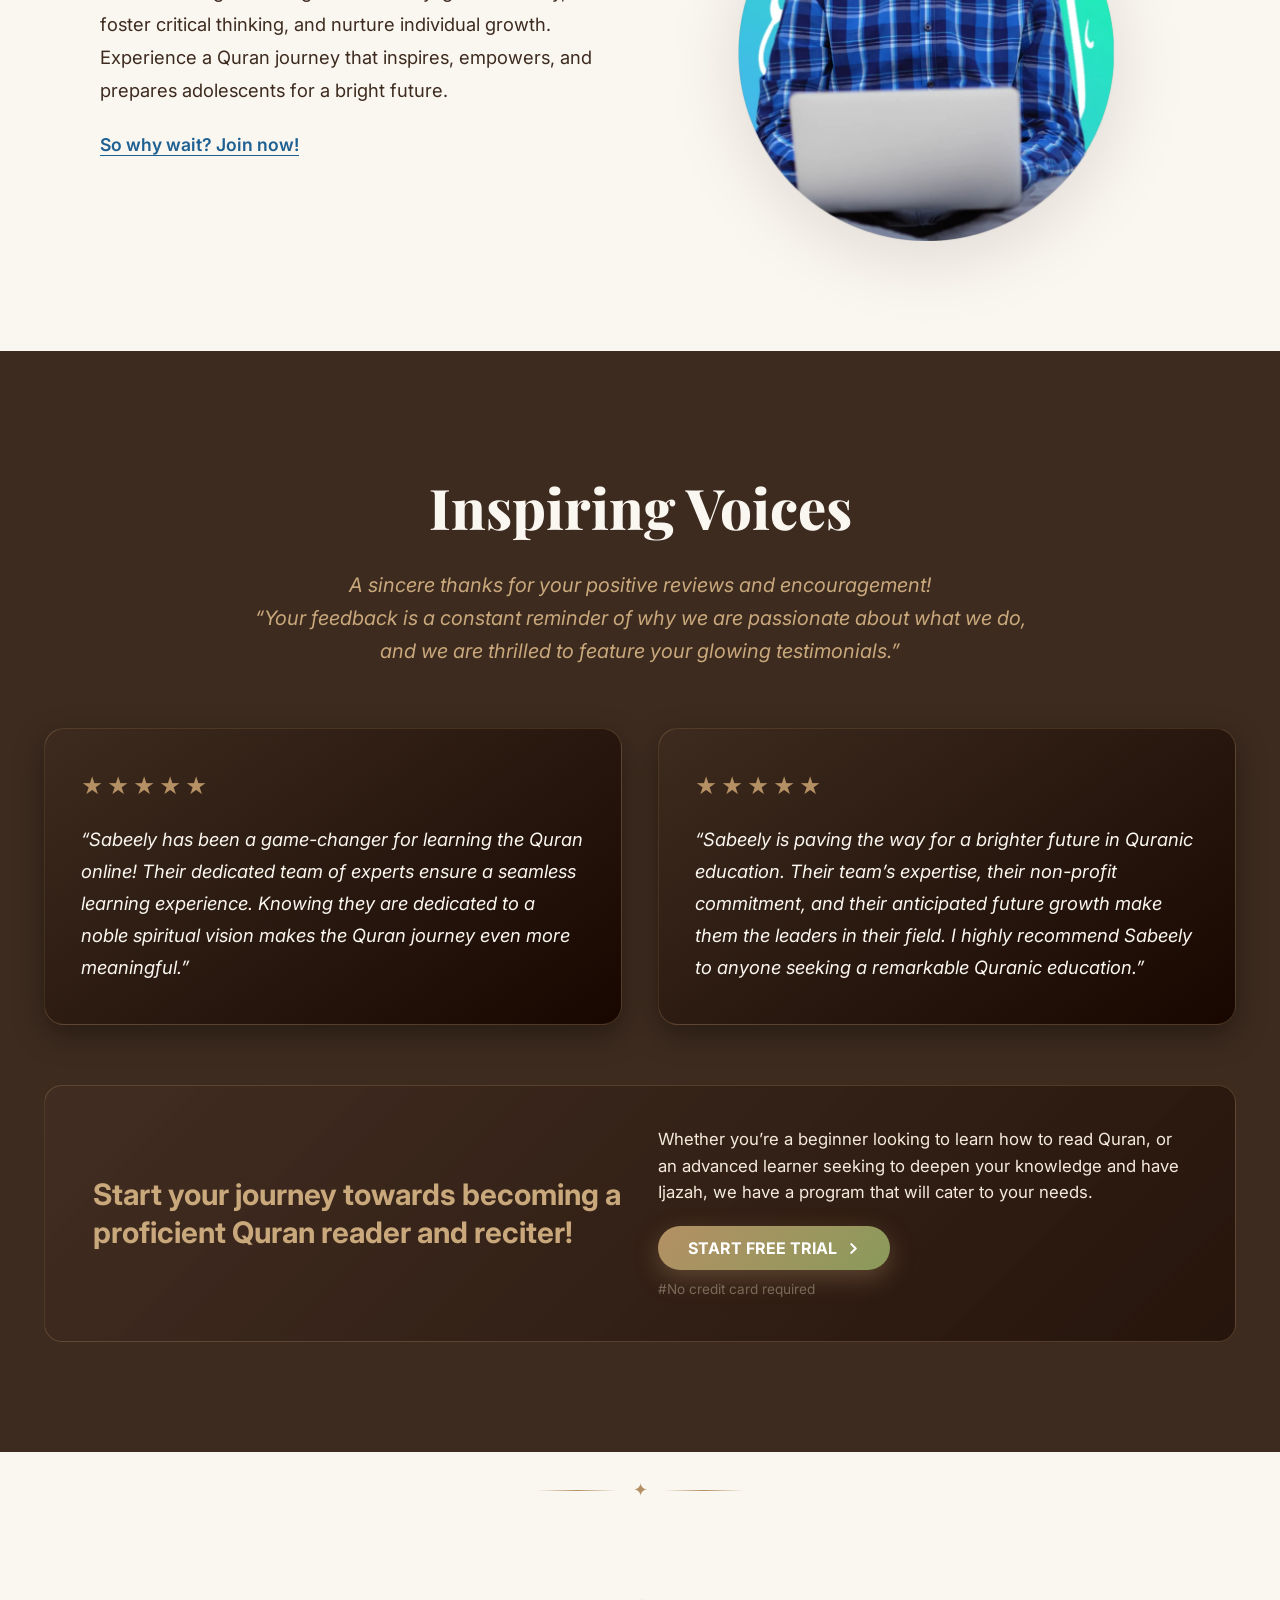
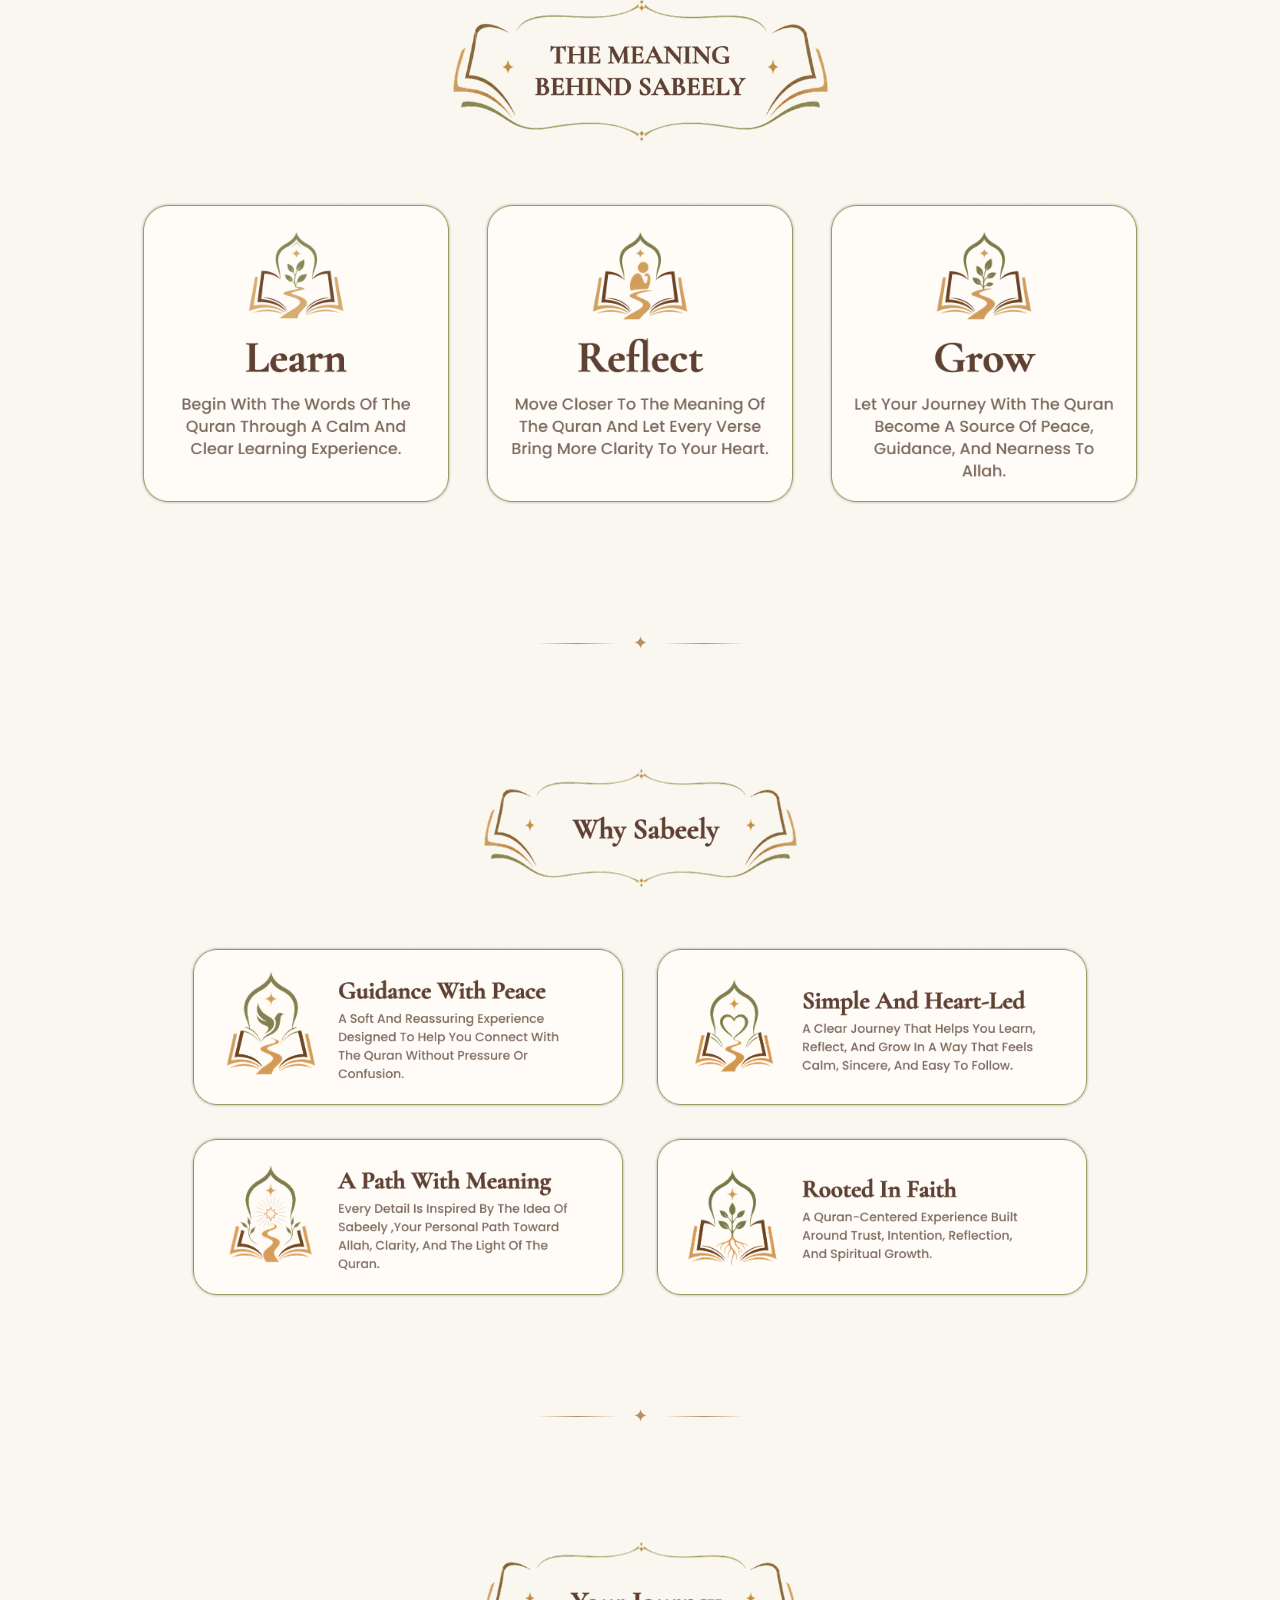
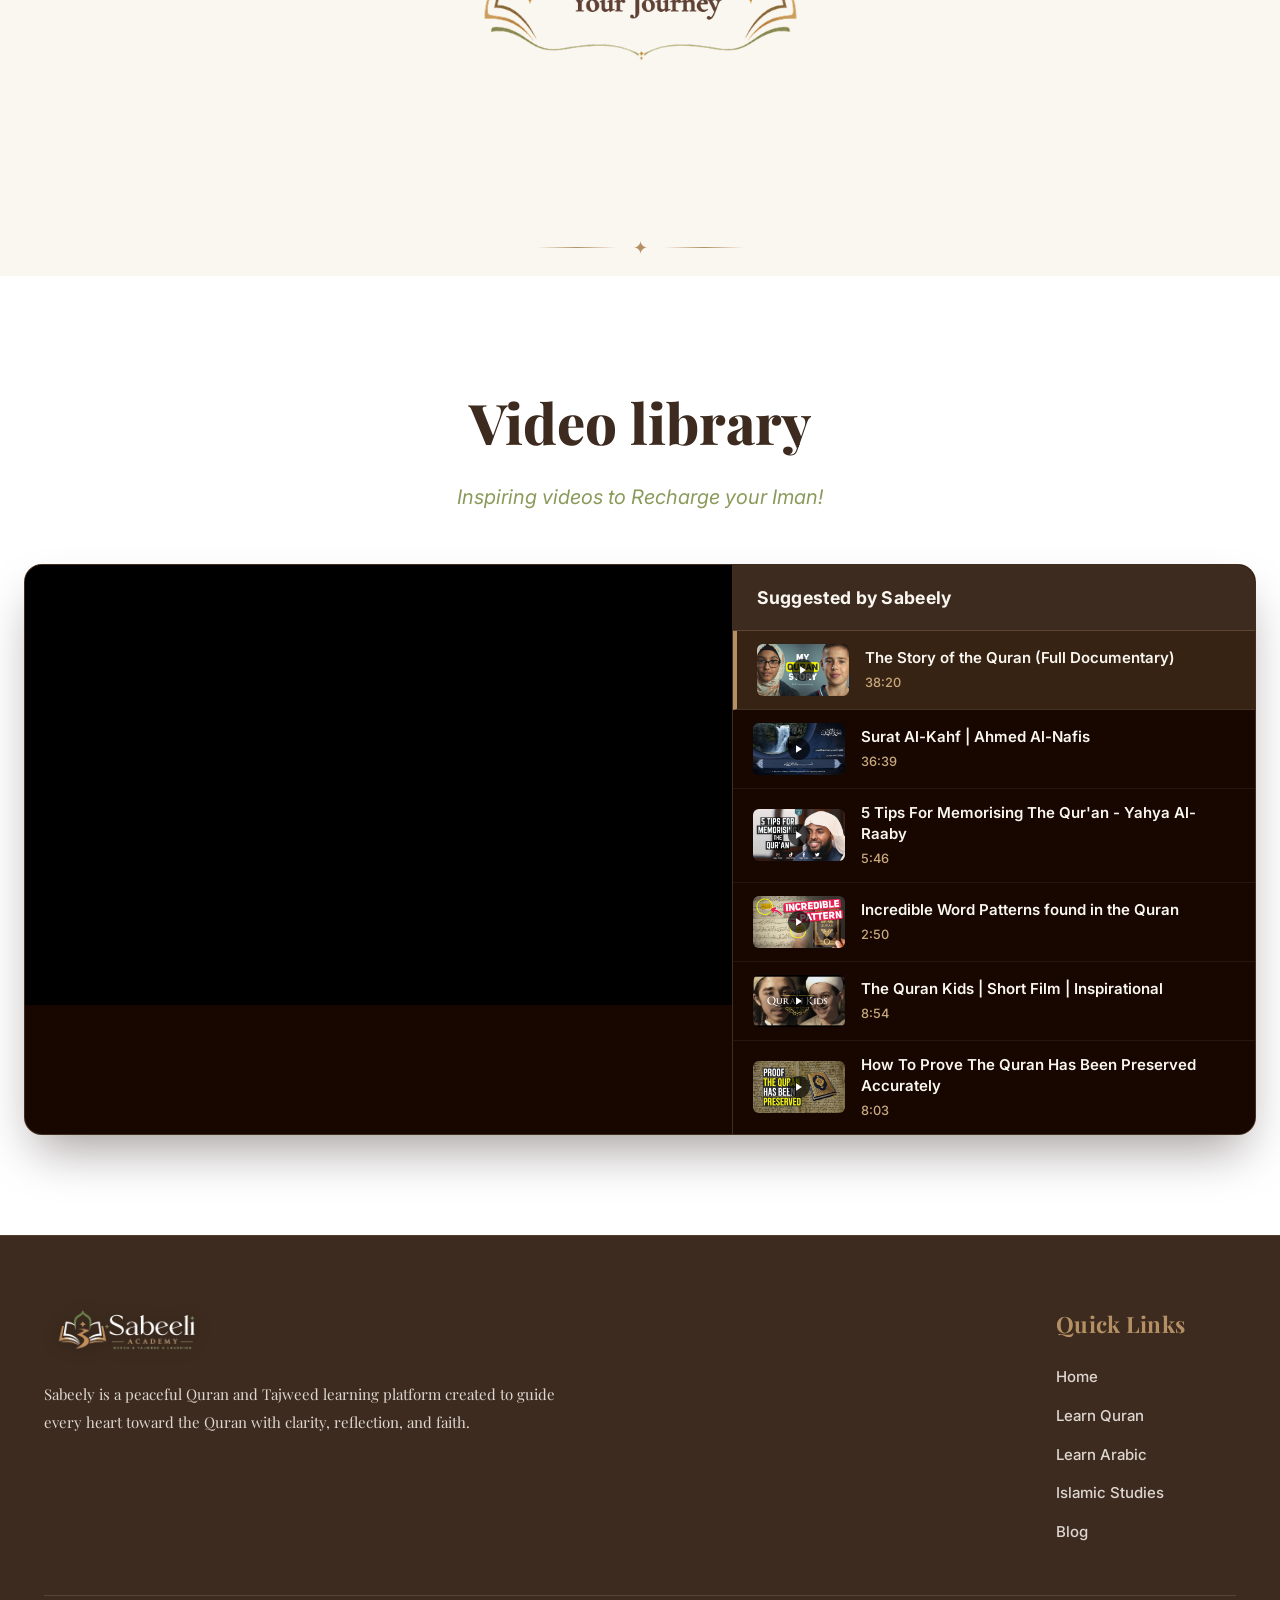
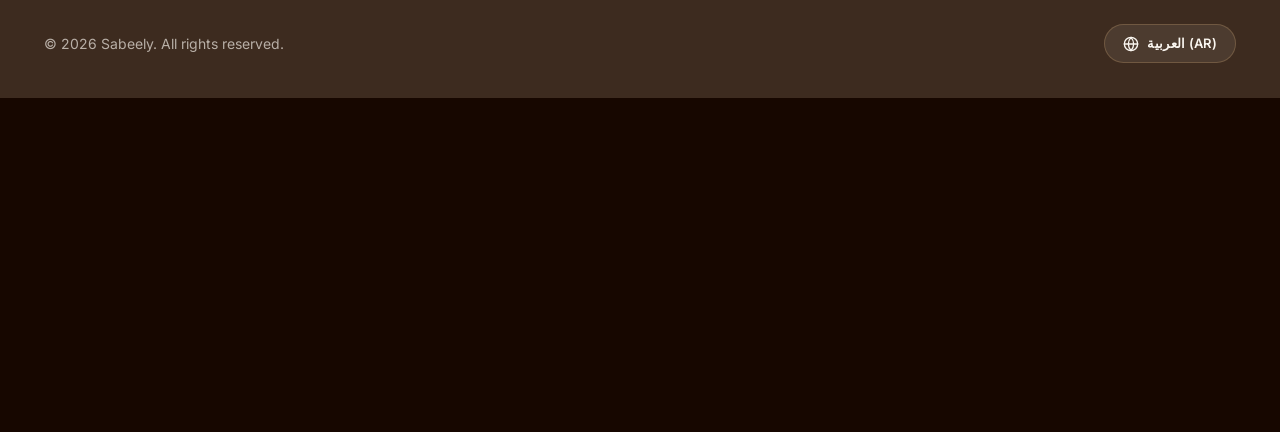
==== commit 2b8e0c08: "Restore original hero banner image and button, move language toggle to footer" ====
--- a/index.html
+++ b/index.html
@@ -31,7 +31,6 @@
           <li><a href="learn-islamic-studies.html" class="nav-link">Islamic Studies</a></li>
           <li><a href="blog.html" class="nav-link">Blog</a></li>
           <li><a href="https://wa.me/201555063434" target="_blank" rel="noopener noreferrer" class="nav-btn-journey">Start Your Journey</a></li>
-          <li><a href="#" class="nav-btn-lang" title="العربية">AR</a></li>
         </ul>
       </nav>
 
@@ -57,58 +56,38 @@
   <main id="mainContent">
 
     <!-- ==========================================================================
-         HERO SECTION
+         HERO SECTION (Original Sabeely Banner)
          ========================================================================== -->
-    <section class="hero-section" id="home">
-      <div class="container hero-container-overlay">
-        <div class="hero-grid">
-          <div class="hero-content">
-            <h1 class="hero-title">
-              <span>Learn Quran</span>
-              <span class="gradient-title">Better Than Ever.</span>
-            </h1>
-
-            <ul class="hero-checklist">
-              <li>
-                <svg class="custom-check-svg" viewBox="0 0 38 38" fill="none">
-                  <circle cx="19" cy="19" r="17" stroke="#5F4134" stroke-width="2.5" fill="rgba(95, 65, 52, 0.15)"/>
-                  <path d="M11 19.5l5.5 5.5 11.5-12" stroke="#5F4134" stroke-width="3.5" stroke-linecap="round" stroke-linejoin="round"/>
-                </svg>
-                <span>1-on-1 Engaging online classes.</span>
-              </li>
-              <li>
-                <svg class="custom-check-svg" viewBox="0 0 38 38" fill="none">
-                  <circle cx="19" cy="19" r="17" stroke="#5F4134" stroke-width="2.5" fill="rgba(95, 65, 52, 0.15)"/>
-                  <path d="M11 19.5l5.5 5.5 11.5-12" stroke="#5F4134" stroke-width="3.5" stroke-linecap="round" stroke-linejoin="round"/>
-                </svg>
-                <span>Best brilliant Quran teachers.</span>
-              </li>
-              <li>
-                <svg class="custom-check-svg" viewBox="0 0 38 38" fill="none">
-                  <circle cx="19" cy="19" r="17" stroke="#5F4134" stroke-width="2.5" fill="rgba(95, 65, 52, 0.15)"/>
-                  <path d="M11 19.5l5.5 5.5 11.5-12" stroke="#5F4134" stroke-width="3.5" stroke-linecap="round" stroke-linejoin="round"/>
-                </svg>
-                <span>Innovative interactive curriculum.</span>
-              </li>
-              <li>
-                <svg class="custom-check-svg" viewBox="0 0 38 38" fill="none">
-                  <circle cx="19" cy="19" r="17" stroke="#5F4134" stroke-width="2.5" fill="rgba(95, 65, 52, 0.15)"/>
-                  <path d="M11 19.5l5.5 5.5 11.5-12" stroke="#5F4134" stroke-width="3.5" stroke-linecap="round" stroke-linejoin="round"/>
-                </svg>
-                <span>Non-profit Endowment Platform.</span>
-              </li>
-            </ul>
-
-            <div class="hero-cta">
-              <a href="https://wa.me/201555063434" target="_blank" rel="noopener noreferrer" class="btn-primary">
-                <span>START FREE TRIAL</span>
-                <svg viewBox="0 0 320 512" aria-hidden="true">
-                  <path d="M285.476 272.971L91.132 467.314c-9.373 9.373-24.569 9.373-33.941 0l-22.667-22.667c-9.357-9.357-9.375-24.522-.04-33.901L188.505 256 34.484 101.255c-9.335-9.379-9.317-24.544.04-33.901l22.667-22.667c9.373-9.373 24.569-9.373 33.941 0L285.475 239.03c9.373 9.372 9.373 24.568.001 33.941z"/>
-                </svg>
-              </a>
-              <span class="no-cc-badge">#No credit card required</span>
-            </div>
-          </div>
+    <section class="hero" id="home">
+      <div class="hero-container">
+        <picture>
+          <source media="(max-width: 768px)" type="image/jpeg" srcset="img/sabeely_phone.jpg" />
+          <source media="(max-width: 768px)" type="image/png" srcset="img/sabeely_phone.png" />
+          <img
+            src="img/hero_banner.jpg"
+            class="hero-bg-img"
+            alt="Your Path To The Quran Begins Here — Open Quran with a glowing path through an Islamic arch"
+          />
+        </picture>
+        <div class="hero-overlay-content fade-in">
+          <div class="hero-subtitle">
+            QURAN &bull; GUIDANCE &bull; SPIRITUAL GROWTH
+          </div>
+          <h1 class="hero-title">
+            Your Path To<br />The Quran...<br />Begins Here
+          </h1>
+          <p class="hero-para">
+            Sabeely is a gentle path to learn,<br />
+            reflect, and grow closer to Allah<br />
+            through the Quran.
+          </p>
+          <a
+            href="https://wa.me/201555063434"
+            target="_blank"
+            rel="noopener noreferrer"
+            class="btn-primary hero-btn"
+            >Begin Your Path</a
+          >
         </div>
       </div>
     </section>
@@ -583,6 +562,16 @@
 
       <div class="footer-bottom">
         <p>&copy; 2026 Sabeely. All rights reserved.</p>
+        <div class="footer-lang-wrap">
+          <a href="#" class="footer-lang-btn" title="تغيير إلى العربية" aria-label="Change language to Arabic">
+            <svg class="lang-globe-icon" viewBox="0 0 24 24" fill="none" stroke="currentColor" stroke-width="2" stroke-linecap="round" stroke-linejoin="round">
+              <circle cx="12" cy="12" r="10"></circle>
+              <line x1="2" y1="12" x2="22" y2="12"></line>
+              <path d="M12 2a15.3 15.3 0 0 1 4 10 15.3 15.3 0 0 1-4 10 15.3 15.3 0 0 1-4-10 15.3 15.3 0 0 1 4-10z"></path>
+            </svg>
+            <span>العربية (AR)</span>
+          </a>
+        </div>
       </div>
     </div>
   </footer>
--- a/quranguides.css
+++ b/quranguides.css
@@ -334,133 +334,93 @@
 }
 
 /* ==========================================================================
-   HERO SECTION
+   HERO SECTION (Original Sabeely Banner)
    ========================================================================== */
-.hero-section {
+.hero {
+  padding-top: 78px;
+  position: relative;
+  background-color: #FAF6F0;
+  width: 100%;
+}
+
+.hero-container {
   position: relative;
   width: 100%;
-  padding: 130px 0 90px;
-  min-height: 100vh;
-  min-height: 100dvh;
-  display: flex;
-  align-items: center;
-  justify-content: flex-start;
-  background-image: url('img/Hero_Banner.png');
-  background-size: cover;
-  background-position: center center;
-  background-repeat: no-repeat;
   overflow: hidden;
-  box-sizing: border-box;
-}
-
-.hero-container-overlay {
-  position: relative;
-  z-index: 2;
+}
+
+.hero-container picture {
+  display: block;
   width: 100%;
 }
 
-.hero-grid {
-  display: flex;
-  justify-content: flex-start;
+.hero-bg-img {
   width: 100%;
-}
-
-.hero-content {
-  max-width: 580px;
-  width: 100%;
+  height: auto;
+  display: block;
+}
+
+.hero-overlay-content {
+  position: absolute;
+  left: 8.5%;
+  top: 18%;
+  z-index: 10;
+  max-width: 48%;
   display: flex;
   flex-direction: column;
   align-items: flex-start;
+  gap: 1.4vw;
+}
+
+.hero-subtitle {
+  font-family: var(--font-family);
+  font-size: clamp(0.75rem, 1.1vw, 1.05rem);
+  font-weight: 700;
+  color: var(--olive, #8A9A5B);
+  letter-spacing: 1.5px;
+  text-transform: uppercase;
 }
 
 .hero-title {
-  font-size: 3.6rem;
-  font-weight: 800;
-  line-height: 1.14;
-  margin-bottom: 26px;
-  letter-spacing: -0.5px;
+  font-family: var(--font-heading), 'Playfair Display', Georgia, serif;
+  font-size: clamp(1.8rem, 3.8vw, 3.6rem);
+  font-weight: 700;
   color: #3D2B1F;
-  font-family: var(--font-heading), var(--font-family);
-}
-
-.hero-title span {
-  color: #3D2B1F;
-}
-
-.gradient-title {
-  background: linear-gradient(135deg, #5F4134 0%, #3D2B1F 100%);
-  -webkit-background-clip: text;
-  -webkit-text-fill-color: transparent;
-  display: block;
-}
-
-.hero-checklist {
-  list-style: none;
-  margin-bottom: 36px;
-}
-
-.hero-checklist li {
-  display: flex;
-  align-items: center;
-  gap: 16px;
-  font-size: 1.25rem;
+  line-height: 1.22;
+  margin: 0;
+}
+
+.hero-para {
+  font-family: var(--font-family);
+  font-size: clamp(0.88rem, 1.2vw, 1.15rem);
+  color: #4A3127;
+  line-height: 1.75;
+  font-weight: 500;
+  margin: 0;
+}
+
+.hero-btn {
+  font-family: var(--font-family);
+  display: inline-block;
+  padding: 14px 44px;
+  background: #3D2B1F;
+  color: #FAF6F0;
+  font-size: 0.95rem;
   font-weight: 600;
-  margin-bottom: 18px;
-  color: #3D2B1F;
-}
-
-.hero-section .no-cc-badge {
-  color: #3D2B1F;
-  font-weight: 700;
-}
-
-.custom-check-svg {
-  width: 26px;
-  height: 26px;
-  flex-shrink: 0;
-}
-
-.hero-cta {
-  display: flex;
-  align-items: center;
-  gap: 20px;
-  flex-wrap: wrap;
-}
-
-.hero-image-wrap {
-  position: relative;
-  display: flex;
-  justify-content: center;
-  align-items: center;
-  width: 100%;
-}
-
-.hero-image-wrap::before {
-  content: "";
-  position: absolute;
-  top: 50%;
-  left: 50%;
-  transform: translate(-50%, -50%);
-  width: 130%;
-  height: 130%;
-  background: radial-gradient(circle, rgba(180, 144, 100, 0.28) 0%, rgba(138, 154, 91, 0.16) 50%, transparent 70%);
-  z-index: 0;
-  pointer-events: none;
-}
-
-.hero-image-desktop {
-  position: relative;
-  z-index: 1;
-  max-height: 560px;
-  width: 100%;
-  max-width: 560px;
-  height: auto;
-  object-fit: contain;
-  filter: drop-shadow(0 20px 40px rgba(0, 0, 0, 0.55));
-}
-
-.hero-image-mobile {
-  display: none;
+  border-radius: 50px;
+  letter-spacing: 1.5px;
+  text-transform: uppercase;
+  transition: all 0.35s ease;
+  box-shadow: 0 4px 15px rgba(61, 43, 31, 0.2);
+  margin-top: 0.5vw;
+  text-decoration: none;
+}
+
+.hero-btn:hover {
+  background: #5F4134;
+  color: #FFFFFF;
+  transform: translateY(-2px);
+  box-shadow: 0 8px 25px rgba(61, 43, 31, 0.35);
 }
 
 /* ==========================================================================
@@ -1606,13 +1566,52 @@
 .footer-bottom {
   border-top: 1px solid rgba(250, 246, 240, 0.12);
   padding-top: 28px;
-  text-align: center;
+  display: flex;
+  align-items: center;
+  justify-content: space-between;
+  flex-wrap: wrap;
+  gap: 16px;
 }
 
 .footer-bottom p {
   font-size: 14px;
   color: rgba(250, 246, 240, 0.65);
   margin: 0;
+}
+
+.footer-lang-wrap {
+  display: flex;
+  align-items: center;
+}
+
+.footer-lang-btn {
+  display: inline-flex;
+  align-items: center;
+  gap: 8px;
+  background-color: rgba(250, 246, 240, 0.08);
+  color: #FAF6F0;
+  border: 1px solid rgba(180, 144, 100, 0.35);
+  padding: 8px 18px;
+  border-radius: 9999px;
+  font-size: 13px;
+  font-weight: 600;
+  letter-spacing: 0.3px;
+  transition: all 0.25s ease;
+  text-decoration: none;
+}
+
+.footer-lang-btn:hover {
+  background-color: #FAF6F0;
+  color: #3D2B1F;
+  border-color: #FAF6F0;
+  transform: translateY(-2px);
+  box-shadow: 0 4px 15px rgba(0, 0, 0, 0.25);
+}
+
+.footer-lang-btn svg {
+  width: 16px;
+  height: 16px;
+  stroke: currentColor;
 }
 
 /* Floating Back To Top Button */
@@ -1765,82 +1764,56 @@
   .mobile-toggle {
     display: block;
   }
-  .hero-section {
-    padding: 100px 0 60px;
-    min-height: 85vh;
-    min-height: 85dvh;
-    text-align: left;
-    display: flex;
-    align-items: center;
-    background-image: url('img/banner_hero_mobile.jpg');
-    background-size: cover;
-    background-position: center center;
-    background-repeat: no-repeat;
-  }
-  .hero-grid {
-    display: block;
-    width: 100%;
-    max-width: 100%;
-  }
-  .hero-content {
-    display: flex;
-    flex-direction: column;
-    align-items: flex-start;
-    text-align: left;
-    max-width: 62%;
-    width: 100%;
+  .hero {
+    padding-top: 78px;
+    margin-bottom: 0 !important;
+    overflow: visible !important;
+  }
+  .hero-container {
+    overflow: visible !important;
+  }
+  .hero-overlay-content {
+    position: absolute !important;
+    left: 6.5% !important;
+    top: 21% !important;
+    width: 56% !important;
+    max-width: 56% !important;
+    padding: 0 !important;
+    background: transparent !important;
+    display: flex !important;
+    flex-direction: column !important;
+    align-items: flex-start !important;
+    text-align: left !important;
+    gap: 8px !important;
+    z-index: 10;
+  }
+  .hero-subtitle {
+    font-size: clamp(0.65rem, 2.2vw, 0.85rem) !important;
+    letter-spacing: 1px !important;
+    font-weight: 700 !important;
+    color: var(--olive, #8A9A5B) !important;
+    line-height: 1.3 !important;
+    margin-bottom: 2px !important;
   }
   .hero-title {
-    order: 1;
-    font-size: 1.45rem;
-    line-height: 1.25;
-    margin-bottom: 12px;
-    text-align: left;
-    color: #3D2B1F;
-  }
-  .hero-checklist {
-    order: 2;
-    display: block;
-    text-align: left;
-    margin: 0 0 14px 0;
-    width: 100%;
-  }
-  .hero-checklist li {
-    font-size: 0.85rem;
-    line-height: 1.3;
-    margin-bottom: 7px;
-    gap: 8px;
-    color: #3D2B1F;
-    font-weight: 600;
-  }
-  .custom-check-svg {
-    width: 16px;
-    height: 16px;
-    flex-shrink: 0;
-  }
-  .hero-cta {
-    order: 4;
-    flex-direction: column;
-    align-items: flex-start;
-    justify-content: flex-start;
-    gap: 6px;
-    width: 100%;
-    text-align: left;
-  }
-  .hero-cta .btn-primary {
-    width: auto;
-    padding: 9px 18px;
-    font-size: 0.8rem;
-    letter-spacing: 0.5px;
-    justify-content: center;
-    border-radius: 50px;
-  }
-  .hero-section .no-cc-badge {
-    font-size: 0.72rem;
-    text-align: left;
-    display: block;
-    color: #3D2B1F;
-    font-weight: 700;
+    font-size: clamp(1.25rem, 4.6vw, 2.1rem) !important;
+    line-height: 1.2 !important;
+    font-weight: 800 !important;
+    color: #3D2B1F !important;
+    margin-bottom: 4px !important;
+  }
+  .hero-para {
+    font-size: clamp(0.72rem, 2.6vw, 0.95rem) !important;
+    line-height: 1.45 !important;
+    max-width: 100% !important;
+    color: #4A3127 !important;
+    margin-bottom: 4px !important;
+  }
+  .hero-btn {
+    padding: 10px 22px !important;
+    font-size: clamp(0.7rem, 2.4vw, 0.85rem) !important;
+    margin-top: 4px !important;
+    letter-spacing: 1px !important;
   }
   .why-us-section {
     padding: 50px 0 100px;
@@ -2054,6 +2027,11 @@
   .footer-bottom {
     border-top: 1px solid rgba(250, 246, 240, 0.12);
     padding-top: 22px;
+    display: flex;
+    flex-direction: column;
+    align-items: center;
+    justify-content: center;
+    gap: 14px;
     text-align: center;
   }
   .footer-bottom p {
